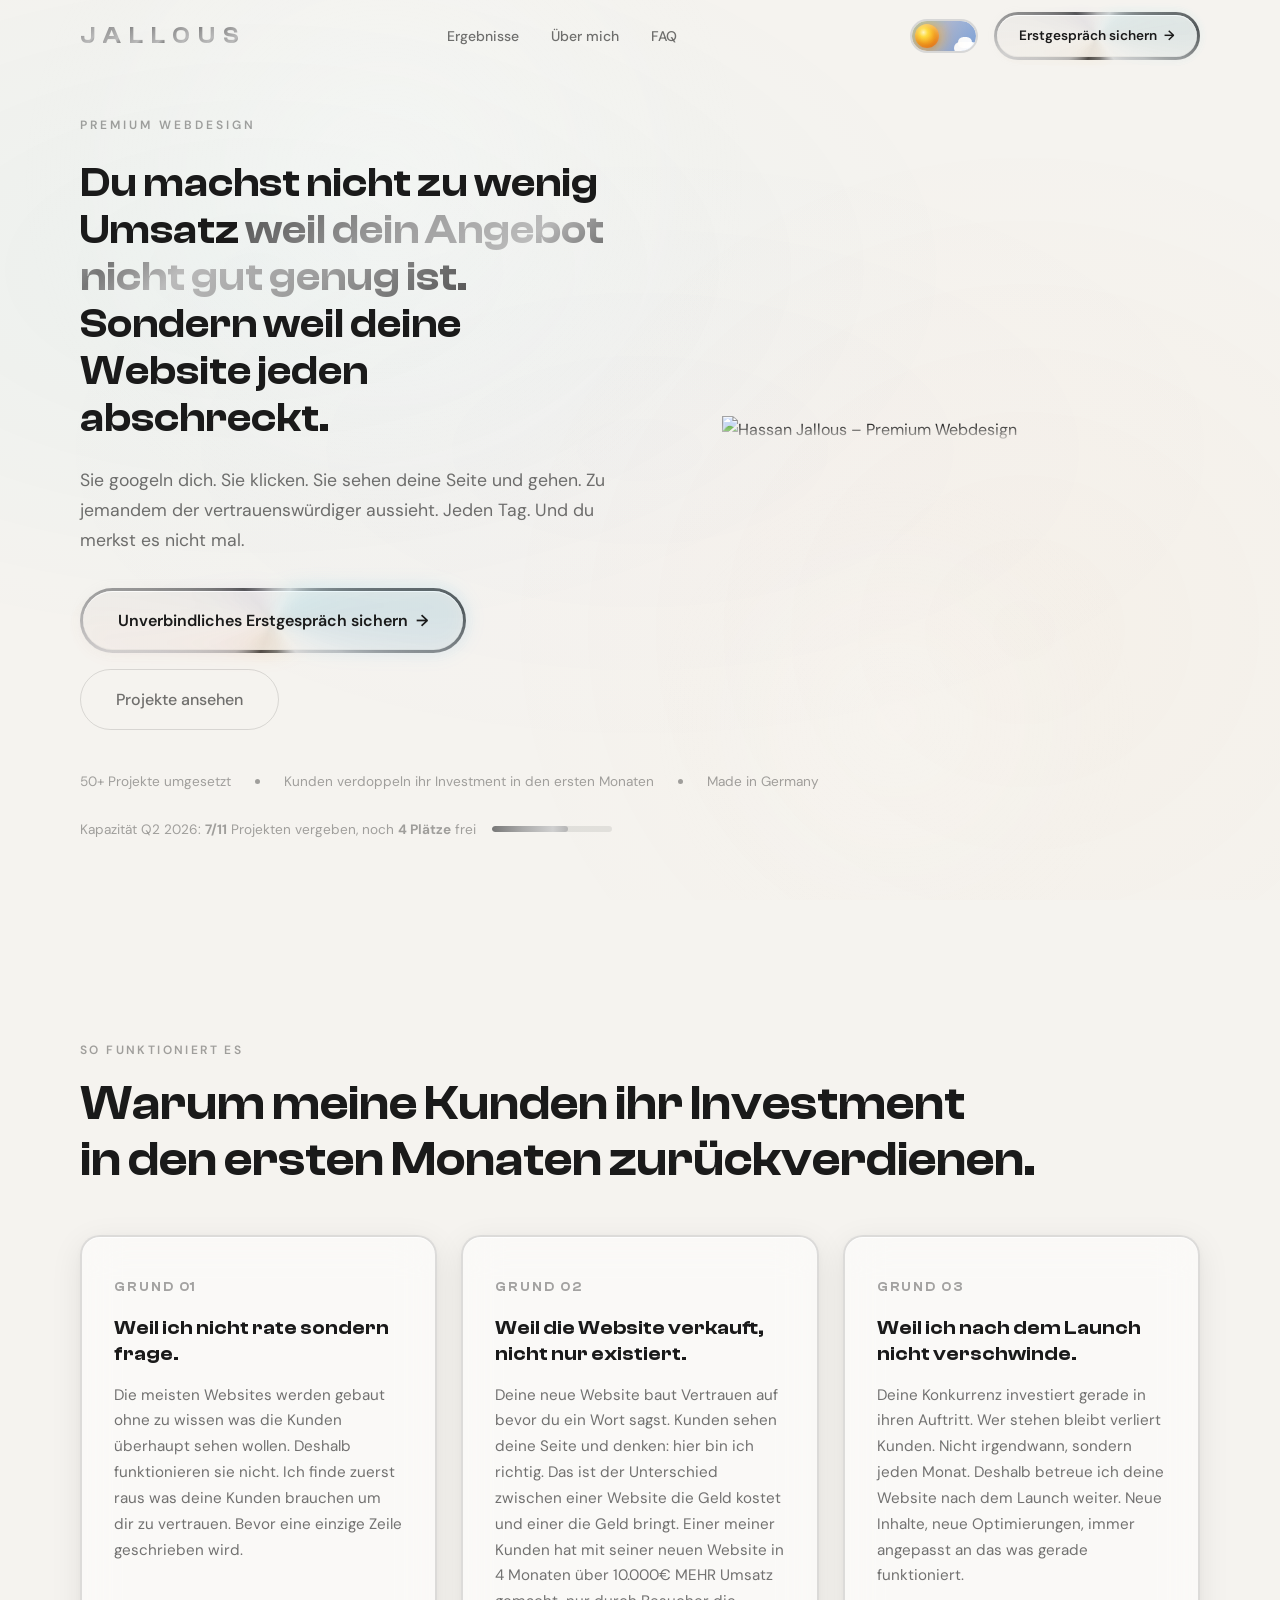
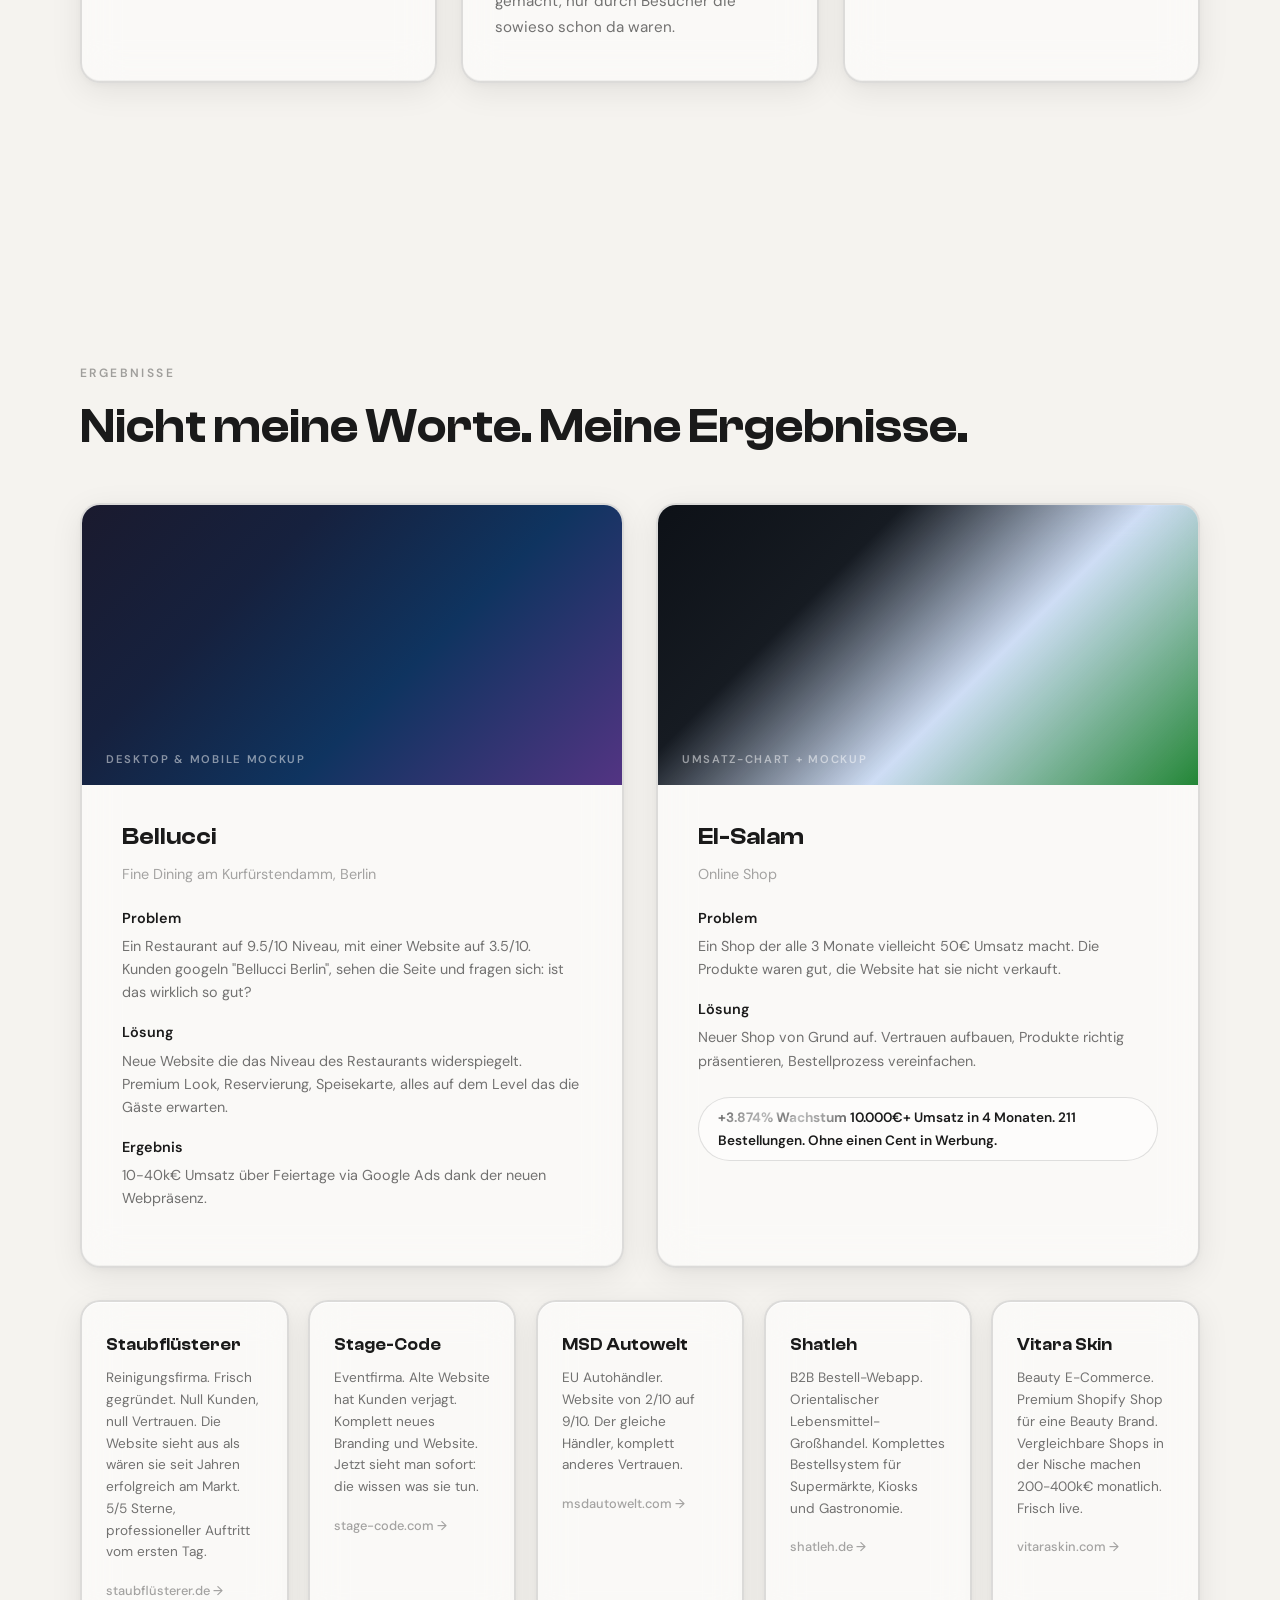
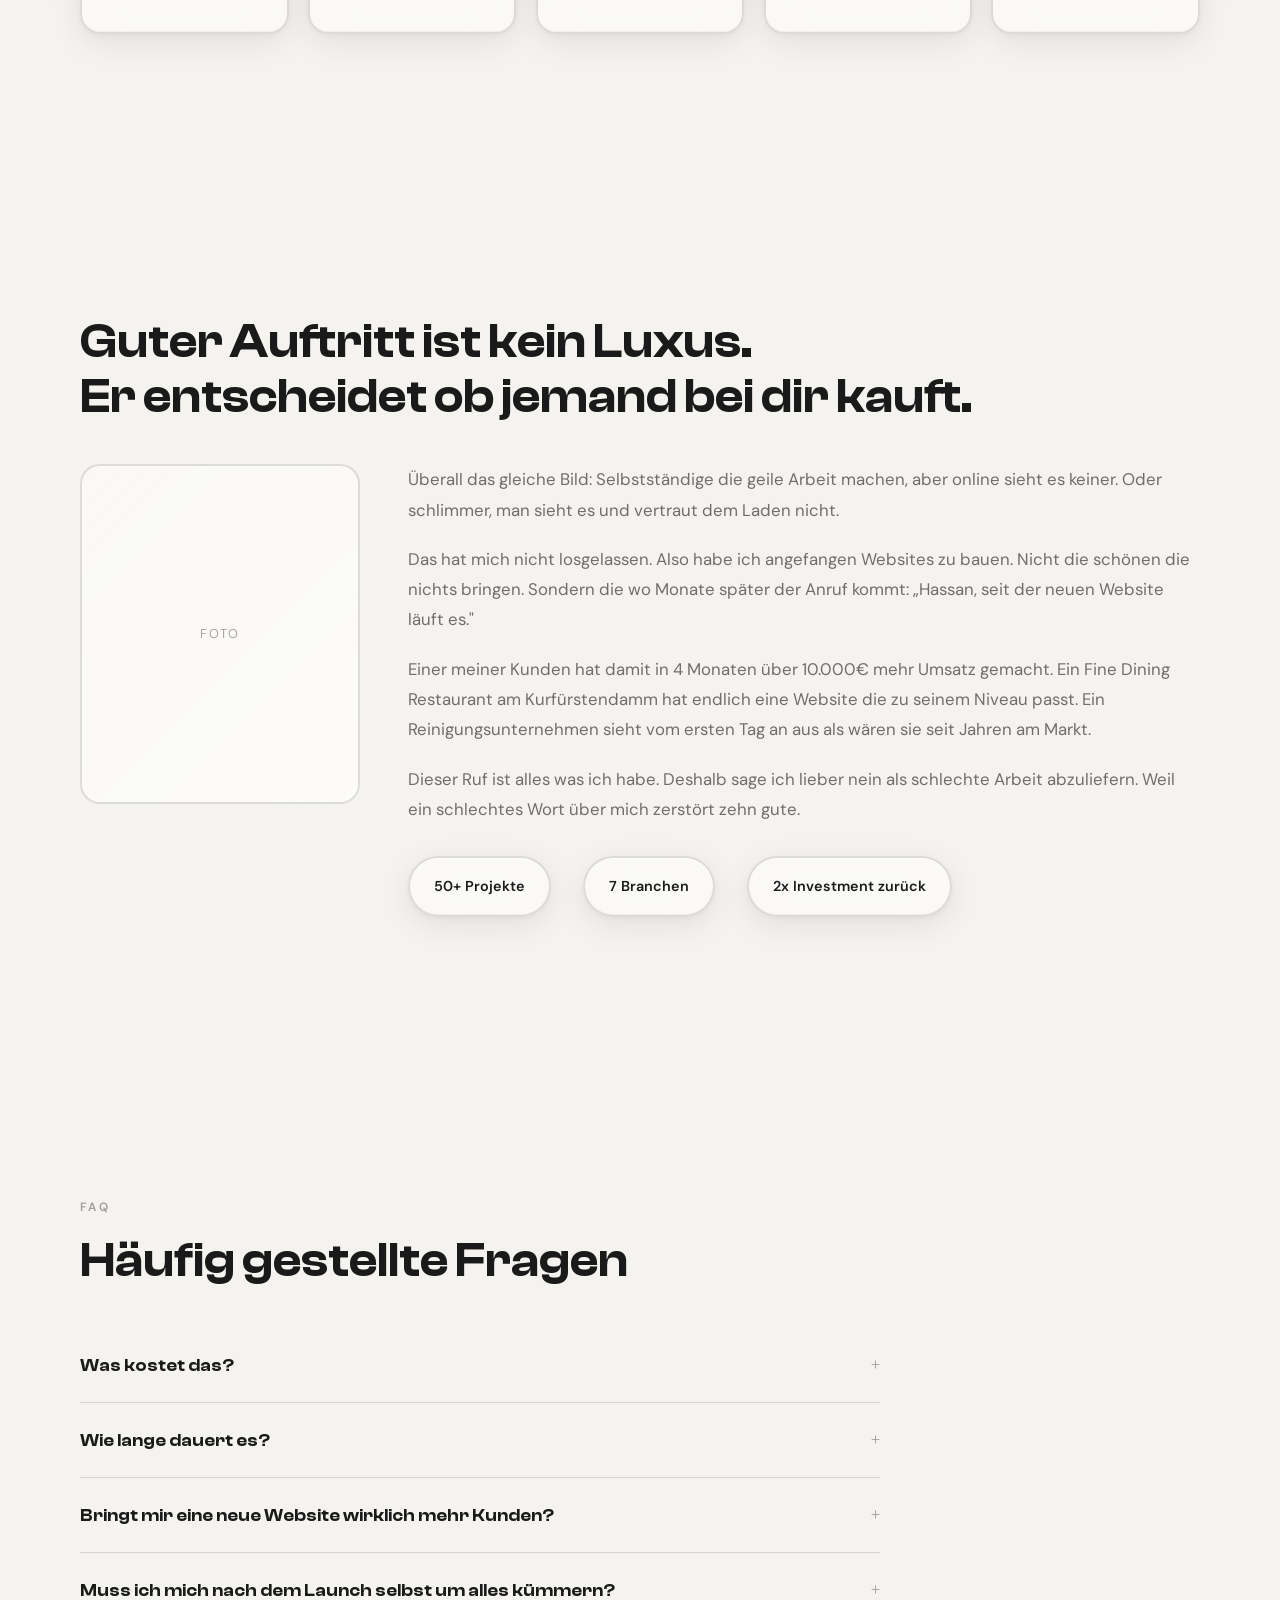
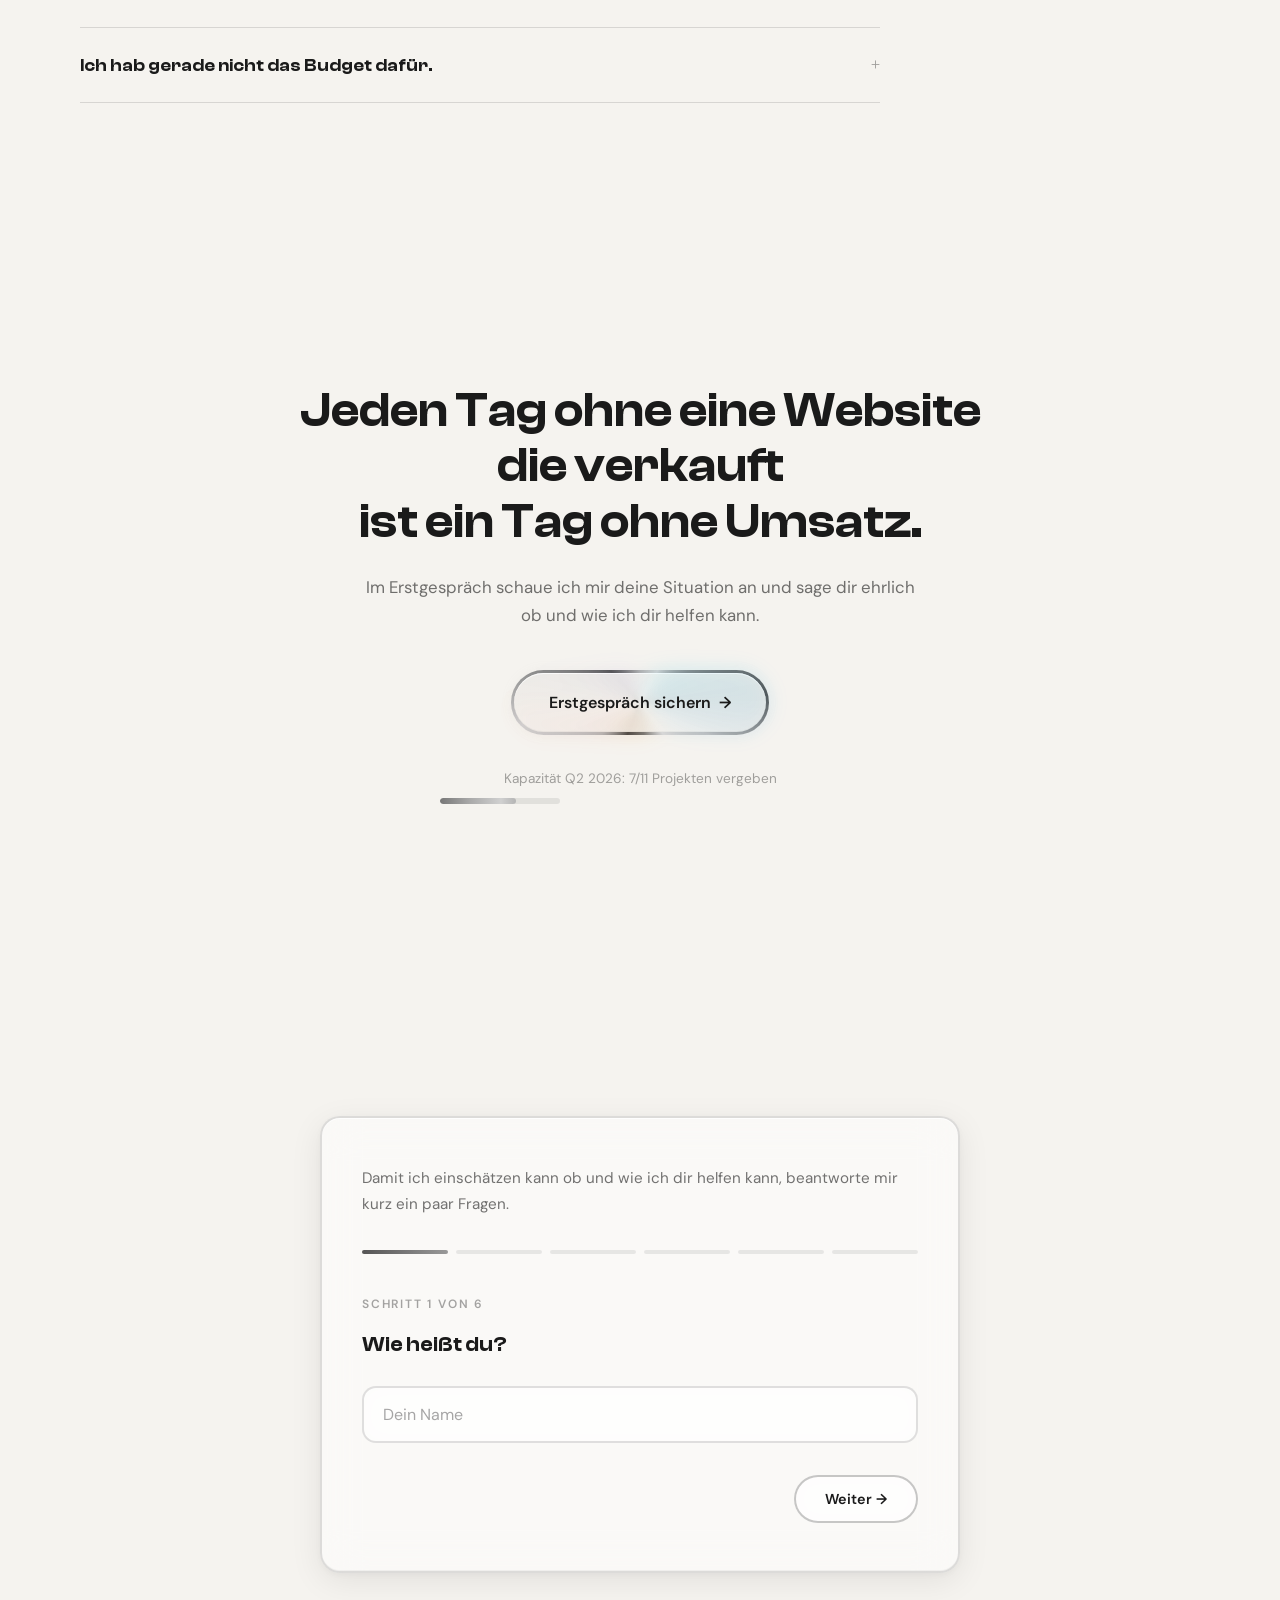
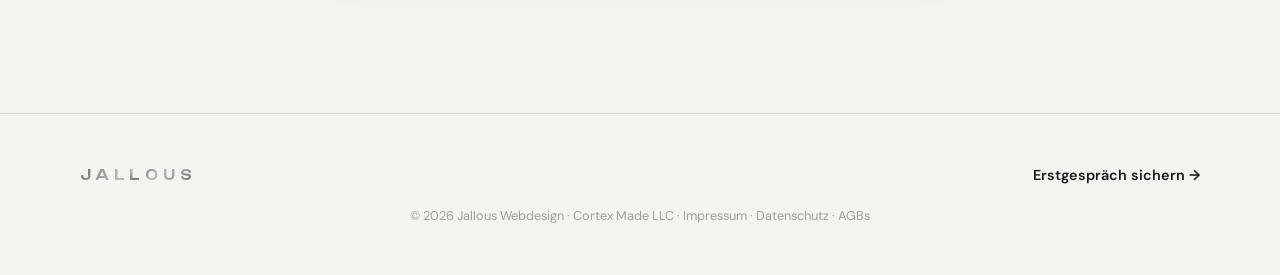
==== index.html @ 473ca6b6 "Initial commit: JALLOUS Webdesign landing page Co-Authored-By: Claude Opus 4.6 (1M context) <noreply" ====
<!DOCTYPE html>
<html lang="de" data-theme="light">
<head>
<meta charset="UTF-8">
<meta name="viewport" content="width=device-width, initial-scale=1.0">
<title>Jallous Webdesign | Premium Webdesign das verkauft</title>
<meta name="description" content="Premium Webdesign das Vertrauen aufbaut und verkauft. Keine Templates. Jede Website individuell gebaut damit Kunden dich auswählen und nicht deine Konkurrenz.">
<meta name="keywords" content="Webdesign, Premium Webdesign, Website erstellen lassen, Webdesigner Deutschland, Conversion Optimierung, Online Shop erstellen">
<meta name="author" content="Hassan Jallous, Jallous Webdesign">
<meta name="robots" content="index, follow">
<meta property="og:title" content="Jallous Webdesign | Premium Webdesign das verkauft">
<meta property="og:description" content="Premium Webdesign das Vertrauen aufbaut und verkauft. Kunden verdoppeln ihr Investment in den ersten Monaten.">
<meta property="og:type" content="website">
<meta property="og:url" content="https://jallous-webdesign.de">
<meta property="og:locale" content="de_DE">
<link rel="icon" type="image/png" sizes="64x64" href="logos/favicon-64.png">
<link rel="icon" type="image/png" sizes="32x32" href="logos/favicon-32.png">
<link rel="preconnect" href="https://fonts.googleapis.com">
<link rel="preconnect" href="https://fonts.gstatic.com" crossorigin>
<link href="https://fonts.googleapis.com/css2?family=DM+Sans:ital,opsz,wght@0,9..40,300;0,9..40,400;0,9..40,500;0,9..40,600;0,9..40,700;1,9..40,400&display=swap" rel="stylesheet">
<script type="application/ld+json">
{
  "@context": "https://schema.org",
  "@type": "ProfessionalService",
  "name": "Jallous Webdesign",
  "description": "Premium Webdesign das Vertrauen aufbaut und verkauft.",
  "url": "https://jallous-webdesign.de",
  "founder": { "@type": "Person", "name": "Hassan Jallous" },
  "areaServed": "DE",
  "serviceType": "Web Design",
  "priceRange": "$$"
}
</script>

<style>
/* ═══════════════════════════════════════════════
   CLASH DISPLAY FONT
   ═══════════════════════════════════════════════ */
@font-face {
  font-family: 'ClashDisplay';
  src: url('ClashDisplay_Complete/Fonts/WEB/fonts/ClashDisplay-Variable.woff2') format('woff2');
  font-weight: 200 700;
  font-display: swap;
  font-style: normal;
}

/* ═══════════════════════════════════════════════
   LIQUID CHROME @PROPERTY (for animated conic-gradient)
   ═══════════════════════════════════════════════ */
@property --chrome-angle {
  syntax: '<angle>';
  initial-value: 0deg;
  inherits: false;
}

@keyframes chrome-border-rotate {
  0% { --chrome-angle: 0deg; }
  100% { --chrome-angle: 360deg; }
}

/* ═══════════════════════════════════════════════
   CSS CUSTOM PROPERTIES — LIGHT MODE (DEFAULT)
   ═══════════════════════════════════════════════ */
:root {
  --font-display: 'ClashDisplay', sans-serif;
  --font-body: 'DM Sans', sans-serif;

  --container-max: 1200px;
  --container-padding: clamp(20px, 5vw, 40px);
  --section-padding: clamp(80px, 12vw, 140px);
  --card-radius: 20px;
  --nav-height: 72px;

  --ease-out-expo: cubic-bezier(0.16, 1, 0.3, 1);

  /* Light mode colors */
  --bg-primary: #f5f3ef;
  --bg-secondary: #eceae5;
  --glass-bg: rgba(255,255,255,0.5);
  --glass-bg-hover: rgba(255,255,255,0.7);
  --glass-border: rgba(0,0,0,0.12);
  --glass-border-strong: rgba(0,0,0,0.22);
  --glass-shadow: rgba(0,0,0,0.06);
  --text-primary: #1a1a1a;
  --text-secondary: rgba(0,0,0,0.55);
  --text-muted: rgba(0,0,0,0.35);
  --chrome-gradient: linear-gradient(135deg, #444 0%, #888 20%, #bbb 40%, #666 50%, #bbb 60%, #888 80%, #444 100%);
  --chrome-text-gradient: linear-gradient(135deg, #555 0%, #999 20%, #bbb 40%, #777 50%, #bbb 60%, #999 80%, #555 100%);
  --blur-amount: 20px;
  --card-shadow: 0 8px 32px rgba(0,0,0,0.08), 0 2px 8px rgba(0,0,0,0.04);
  --card-shadow-hover: 0 16px 48px rgba(0,0,0,0.12), 0 4px 12px rgba(0,0,0,0.06);
  --inset-glow: inset 0 1px 0 rgba(255,255,255,0.8), inset 0 -1px 0 rgba(0,0,0,0.04);
  --theme-icon: "☀️";
  --progress-bg: rgba(0,0,0,0.08);
  --progress-fill: linear-gradient(90deg, #555, #999);
  --faq-hover: rgba(0,0,0,0.02);
}

/* ═══════════════════════════════════════════════
   DARK MODE
   ═══════════════════════════════════════════════ */
[data-theme="dark"] {
  --bg-primary: #0a0a0a;
  --bg-secondary: #111;
  --glass-bg: rgba(255,255,255,0.05);
  --glass-bg-hover: rgba(255,255,255,0.09);
  --glass-border: rgba(255,255,255,0.1);
  --glass-border-strong: rgba(255,255,255,0.18);
  --glass-shadow: rgba(0,0,0,0.3);
  --text-primary: #e8e8e8;
  --text-secondary: rgba(255,255,255,0.5);
  --text-muted: rgba(255,255,255,0.45);
  --chrome-gradient: linear-gradient(135deg, #2a2a2a 0%, #555 15%, #888 25%, #ccc 35%, #fff 50%, #ccc 65%, #888 75%, #555 85%, #2a2a2a 100%);
  --chrome-text-gradient: linear-gradient(135deg, #666 0%, #ccc 20%, #fff 40%, #999 50%, #fff 60%, #ccc 80%, #666 100%);
  --blur-amount: 24px;
  --card-shadow: 0 8px 32px rgba(0,0,0,0.4), 0 2px 8px rgba(0,0,0,0.2);
  --card-shadow-hover: 0 16px 48px rgba(0,0,0,0.5), 0 4px 12px rgba(0,0,0,0.3);
  --inset-glow: inset 0 1px 0 rgba(255,255,255,0.08), inset 0 -1px 0 rgba(0,0,0,0.2);
  --progress-bg: rgba(255,255,255,0.08);
  --progress-fill: linear-gradient(90deg, #888, #ddd);
  --faq-hover: rgba(255,255,255,0.02);
}

@media (prefers-color-scheme: dark) {
  html:not([data-theme="light"]) {
    --bg-primary: #0a0a0a;
    --bg-secondary: #111;
    --glass-bg: rgba(255,255,255,0.05);
    --glass-bg-hover: rgba(255,255,255,0.09);
    --glass-border: rgba(255,255,255,0.1);
    --glass-border-strong: rgba(255,255,255,0.18);
    --glass-shadow: rgba(0,0,0,0.3);
    --text-primary: #e8e8e8;
    --text-secondary: rgba(255,255,255,0.5);
    --text-muted: rgba(255,255,255,0.45);
      --chrome-gradient: linear-gradient(135deg, #2a2a2a 0%, #555 15%, #888 25%, #ccc 35%, #fff 50%, #ccc 65%, #888 75%, #555 85%, #2a2a2a 100%);
    --chrome-text-gradient: linear-gradient(135deg, #666 0%, #ccc 20%, #fff 40%, #999 50%, #fff 60%, #ccc 80%, #666 100%);
    --blur-amount: 24px;
    --card-shadow: 0 8px 32px rgba(0,0,0,0.4), 0 2px 8px rgba(0,0,0,0.2);
    --card-shadow-hover: 0 16px 48px rgba(0,0,0,0.5), 0 4px 12px rgba(0,0,0,0.3);
    --inset-glow: inset 0 1px 0 rgba(255,255,255,0.08), inset 0 -1px 0 rgba(0,0,0,0.2);
    --progress-bg: rgba(255,255,255,0.08);
    --progress-fill: linear-gradient(90deg, #888, #ddd);
    --faq-hover: rgba(255,255,255,0.02);
  }
}

/* ═══════════════════════════════════════════════
   RESET & BASE
   ═══════════════════════════════════════════════ */
*, *::before, *::after { box-sizing: border-box; margin: 0; padding: 0; }

html {
  scroll-behavior: smooth;
  -webkit-text-size-adjust: 100%;
}

@media (prefers-reduced-motion: reduce) {
  html { scroll-behavior: auto; }
  *, *::before, *::after {
    animation-duration: 0.01ms !important;
    animation-iteration-count: 1 !important;
    transition-duration: 0.01ms !important;
  }
}

body {
  font-family: var(--font-body);
  font-weight: 400;
  font-size: 1rem;
  line-height: 1.7;
  color: var(--text-primary);
  background: var(--bg-primary);
  overflow-x: hidden;
  -webkit-font-smoothing: antialiased;
  -moz-osx-font-smoothing: grayscale;
}

/* ═══════════════════════════════════════════════
   BACKGROUND TEXTURE — Soft 3D Organic Waves
   ═══════════════════════════════════════════════ */
body::before {
  content: '';
  position: fixed;
  inset: 0;
  z-index: -2;
  background:
    radial-gradient(ellipse 80% 60% at 20% 30%, rgba(0,180,220,0.04) 0%, transparent 70%),
    radial-gradient(ellipse 60% 80% at 80% 70%, rgba(255,160,50,0.03) 0%, transparent 70%),
    radial-gradient(ellipse 70% 50% at 50% 50%, rgba(180,140,255,0.02) 0%, transparent 70%);
  pointer-events: none;
}

body::after {
  content: '';
  position: fixed;
  inset: 0;
  z-index: -1;
  background:
    radial-gradient(circle 600px at 30% 20%, rgba(255,255,255,0.3) 0%, transparent 60%),
    radial-gradient(circle 400px at 70% 80%, rgba(255,255,255,0.2) 0%, transparent 60%);
  pointer-events: none;
}

[data-theme="dark"] body::before {
  background:
    radial-gradient(ellipse 80% 60% at 20% 30%, rgba(0,212,255,0.06) 0%, transparent 70%),
    radial-gradient(ellipse 60% 80% at 80% 70%, rgba(255,140,0,0.04) 0%, transparent 70%),
    radial-gradient(ellipse 70% 50% at 50% 50%, rgba(0,255,170,0.02) 0%, transparent 70%);
}

[data-theme="dark"] body::after {
  background:
    radial-gradient(circle 500px at 30% 20%, rgba(255,255,255,0.01) 0%, transparent 60%),
    radial-gradient(circle 300px at 70% 80%, rgba(255,255,255,0.008) 0%, transparent 60%);
}

/* ═══════════════════════════════════════════════
   UTILITY CLASSES
   ═══════════════════════════════════════════════ */
.container {
  max-width: var(--container-max);
  margin: 0 auto;
  padding: 0 var(--container-padding);
  width: 100%;
}

.section-label {
  font-family: var(--font-body);
  font-size: 0.75rem;
  font-weight: 600;
  letter-spacing: 0.2em;
  text-transform: uppercase;
  color: var(--text-muted);
  margin-bottom: 1rem;
}

.section-headline {
  font-family: var(--font-display);
  font-weight: 600;
  font-size: clamp(1.8rem, 4vw, 3rem);
  line-height: 1.15;
  color: var(--text-primary);
  margin-bottom: 1.5rem;
}

/* ═══════════════════════════════════════════════
   GLASS ELEMENTS
   ═══════════════════════════════════════════════ */
.glass {
  background: var(--glass-bg);
  backdrop-filter: blur(var(--blur-amount));
  -webkit-backdrop-filter: blur(var(--blur-amount));
  border: 2px solid var(--glass-border);
  border-radius: var(--card-radius);
  box-shadow: var(--card-shadow), var(--inset-glow);
  position: relative;
  overflow: hidden;
}

.glass:hover {
  background: var(--glass-bg-hover);
  border-color: var(--glass-border-strong);
  box-shadow: var(--card-shadow-hover), var(--inset-glow);
}


/* Chrome text gradient */
.chrome-text {
  background: var(--chrome-text-gradient);
  -webkit-background-clip: text;
  -webkit-text-fill-color: transparent;
  background-clip: text;
}

/* ═══════════════════════════════════════════════
   SCROLL ANIMATIONS
   ═══════════════════════════════════════════════ */
.reveal {
  opacity: 0;
  transform: translateY(30px);
  transition: opacity 0.7s var(--ease-out-expo), transform 0.7s var(--ease-out-expo);
}

.reveal.visible {
  opacity: 1;
  transform: translateY(0);
}

.reveal-delay-1 { transition-delay: 0.1s; }
.reveal-delay-2 { transition-delay: 0.2s; }
.reveal-delay-3 { transition-delay: 0.3s; }
.reveal-delay-4 { transition-delay: 0.4s; }
.reveal-delay-5 { transition-delay: 0.5s; }

/* ═══════════════════════════════════════════════
   NAVIGATION
   ═══════════════════════════════════════════════ */
.nav {
  position: fixed;
  top: 0;
  left: 0;
  right: 0;
  z-index: 1000;
  height: var(--nav-height);
  display: flex;
  align-items: center;
  transition: background 0.3s, border-color 0.3s, backdrop-filter 0.3s;
}

.nav.scrolled {
  background: var(--glass-bg);
  backdrop-filter: blur(var(--blur-amount));
  -webkit-backdrop-filter: blur(var(--blur-amount));
  border-bottom: 1px solid var(--glass-border);
  box-shadow: 0 2px 20px var(--glass-shadow);
}

.nav-inner {
  max-width: var(--container-max);
  margin: 0 auto;
  padding: 0 var(--container-padding);
  width: 100%;
  display: flex;
  align-items: center;
  justify-content: space-between;
}

.nav-logo {
  font-family: var(--font-display);
  font-weight: 600;
  font-size: 1.4rem;
  letter-spacing: 0.35em;
  text-decoration: none;
  flex-shrink: 0;
  transition: transform 0.4s ease, filter 0.4s ease;
}

.nav-logo:hover {
  transform: scale(1.05);
}

.logo-letter {
  display: inline-block;
  background: var(--chrome-text-gradient);
  -webkit-background-clip: text;
  -webkit-text-fill-color: transparent;
  background-clip: text;
  background-size: 200% 100%;
  animation: letter-reveal 0.6s ease forwards, logo-shimmer 6s ease-in-out infinite;
  opacity: 0;
  transition: filter 0.4s ease;
}

.nav-logo:hover .logo-letter {
  filter: contrast(1.5) brightness(0.7);
}

.logo-letter:nth-child(1) { animation-delay: 0.1s, 0s; }
.logo-letter:nth-child(2) { animation-delay: 0.15s, 0s; }
.logo-letter:nth-child(3) { animation-delay: 0.2s, 0s; }
.logo-letter:nth-child(4) { animation-delay: 0.25s, 0s; }
.logo-letter:nth-child(5) { animation-delay: 0.3s, 0s; }
.logo-letter:nth-child(6) { animation-delay: 0.35s, 0s; }
.logo-letter:nth-child(7) { animation-delay: 0.4s, 0s; }

@keyframes letter-reveal {
  to {
    opacity: 1;
  }
}

@keyframes logo-shimmer {
  0%, 100% {
    background-position: 0% 50%;
  }
  50% {
    background-position: 100% 50%;
  }
}

.nav-links {
  display: flex;
  align-items: center;
  gap: 2rem;
  list-style: none;
}

.nav-links a {
  font-size: 0.875rem;
  font-weight: 500;
  color: var(--text-secondary);
  text-decoration: none;
  transition: color 0.3s;
  white-space: nowrap;
}

.nav-links a:hover {
  color: var(--text-primary);
}

.nav-right {
  display: flex;
  align-items: center;
  gap: 1rem;
  flex-shrink: 0;
}

/* ── Day/Night Scene Toggle ── */
.theme-toggle {
  position: relative;
  width: 68px;
  height: 34px;
  border-radius: 999px;
  border: 2px solid rgba(0,0,0,0.1);
  cursor: pointer;
  overflow: hidden;
  padding: 0;
  flex-shrink: 0;
  transition: border-color 0.5s;
}

/* Track background — day sky */
.theme-toggle .toggle-track {
  position: absolute;
  inset: 0;
  border-radius: 999px;
  background: linear-gradient(135deg, #87CEEB 0%, #a8b8d8 40%, #7b9fd4 100%);
  transition: background 0.5s ease;
}

[data-theme="dark"] .theme-toggle .toggle-track {
  background: linear-gradient(135deg, #1a1a2e 0%, #16213e 50%, #0f0f23 100%);
}

[data-theme="dark"] .theme-toggle {
  border-color: rgba(255,255,255,0.1);
}

/* Clouds (day) — peeking from bottom-right */
.theme-toggle .toggle-clouds {
  position: absolute;
  right: -2px;
  bottom: -3px;
  width: 30px;
  height: 18px;
  opacity: 1;
  transition: opacity 0.4s, transform 0.4s;
}

.theme-toggle .toggle-clouds::before,
.theme-toggle .toggle-clouds::after {
  content: '';
  position: absolute;
  background: rgba(255,255,255,0.95);
  border-radius: 999px;
}

/* Main cloud body */
.theme-toggle .toggle-clouds::before {
  width: 24px;
  height: 12px;
  bottom: 0;
  right: 0;
}

/* Cloud bump on top */
.theme-toggle .toggle-clouds::after {
  width: 14px;
  height: 11px;
  bottom: 6px;
  right: 6px;
}

[data-theme="dark"] .theme-toggle .toggle-clouds {
  opacity: 0;
  transform: translateY(6px);
}

/* Stars (night) */
.theme-toggle .toggle-stars {
  position: absolute;
  left: 8px;
  top: 50%;
  transform: translateY(-50%);
  width: 20px;
  height: 20px;
  opacity: 0;
  transition: opacity 0.4s 0.1s;
}

.theme-toggle .toggle-stars::before,
.theme-toggle .toggle-stars::after {
  content: '✦';
  position: absolute;
  color: rgba(255,255,255,0.85);
  font-size: 6px;
  line-height: 1;
  text-shadow: 0 0 4px rgba(255,255,255,0.6);
}

.theme-toggle .toggle-stars::before {
  top: 2px;
  left: 2px;
  font-size: 7px;
  text-shadow: 0 0 6px rgba(255,255,255,0.7);
}

.theme-toggle .toggle-stars::after {
  bottom: 2px;
  left: 10px;
  font-size: 5px;
}

/* Extra stars */
.theme-toggle .toggle-star-extra {
  position: absolute;
  width: 3px;
  height: 3px;
  background: rgba(255,255,255,0.7);
  border-radius: 50%;
  opacity: 0;
  transition: opacity 0.4s 0.2s;
  box-shadow: 0 0 4px 1px rgba(255,255,255,0.15);
  left: 16px;
  top: 6px;
}

[data-theme="dark"] .theme-toggle .toggle-stars,
[data-theme="dark"] .theme-toggle .toggle-star-extra {
  opacity: 1;
}

/* Knob — sun/moon */
.theme-toggle .toggle-knob {
  position: absolute;
  top: 3px;
  left: 3px;
  width: 24px;
  height: 24px;
  border-radius: 50%;
  background: radial-gradient(circle at 35% 35%,
    #fff5c0 0%,
    #ffdc40 20%,
    #f5a623 50%,
    #e87a1e 80%,
    #d4621a 100%
  );
  box-shadow:
    0 0 12px 4px rgba(255,180,40,0.5),
    0 0 24px 8px rgba(255,140,0,0.2),
    0 2px 4px rgba(0,0,0,0.15),
    inset 0 -3px 6px rgba(200,80,0,0.3),
    inset 0 2px 4px rgba(255,240,180,0.6);
  transition: transform 0.5s cubic-bezier(0.68,-0.15,0.27,1.15),
              background 0.4s,
              box-shadow 0.4s;
  z-index: 2;
}

/* Moon state */
[data-theme="dark"] .theme-toggle .toggle-knob {
  transform: translateX(34px);
  background: linear-gradient(145deg, #e0e0e0 0%, #c0c0c0 50%, #a0a0a0 100%);
  box-shadow:
    0 0 10px 3px rgba(220,220,240,0.25),
    0 0 20px 6px rgba(200,200,230,0.12),
    0 2px 4px rgba(0,0,0,0.3),
    inset 0 -2px 4px rgba(100,100,100,0.3);
}

/* Moon craters */
.theme-toggle .toggle-crater {
  position: absolute;
  border-radius: 50%;
  background: rgba(0,0,0,0.08);
  opacity: 0;
  transition: opacity 0.4s 0.15s;
}

.theme-toggle .toggle-crater:nth-child(1) {
  width: 6px; height: 6px; top: 6px; right: 5px;
}

.theme-toggle .toggle-crater:nth-child(2) {
  width: 4px; height: 4px; bottom: 5px; left: 7px;
}

.theme-toggle .toggle-crater:nth-child(3) {
  width: 3px; height: 3px; top: 12px; left: 5px;
}

[data-theme="dark"] .theme-toggle .toggle-crater {
  opacity: 1;
  background: rgba(0,0,0,0.12);
}

/* ── Nav CTA — same liquid chrome, smaller ── */
.nav-cta {
  display: inline-flex;
  align-items: center;
  gap: 0.4rem;
  padding: 0.6rem 1.4rem;
  font-family: var(--font-body);
  font-size: 0.85rem;
  font-weight: 600;
  color: var(--text-primary);
  text-decoration: none;
  border-radius: 999px;
  position: relative;
  backdrop-filter: blur(12px);
  -webkit-backdrop-filter: blur(12px);
  white-space: nowrap;
  z-index: 1;
  transition: transform 0.3s var(--ease-out-expo), box-shadow 0.3s;

  border: 3px solid transparent;
  background:
    linear-gradient(
      rgba(245,243,239,0.92),
      rgba(245,243,239,0.92)
    ) padding-box,
    conic-gradient(
      from var(--chrome-angle),
      #b0b0b0 0%, #d0d0d0 8%, #8a8a8a 16%, #555 24%,
      #c0c0c0 32%, #d8d8d8 40%, #777 48%, #4a4a4a 56%,
      #b5b5b5 64%, #d0d0d0 72%, #888 80%, #555 88%, #b0b0b0 100%
    ) border-box;
  animation: chrome-border-rotate 3s linear infinite;
  box-shadow: var(--inset-glow), 0 0 8px rgba(180,180,180, 0.06);
}

/* Prismatic glow */
.nav-cta::before {
  content: '';
  position: absolute;
  inset: -4px;
  border-radius: 999px;
  background: conic-gradient(
    from var(--chrome-angle),
    transparent 0deg, rgba(0,200,255,0.15) 50deg, transparent 140deg,
    rgba(255,140,0,0.12) 190deg, transparent 280deg,
    rgba(130,100,255,0.1) 330deg, transparent 360deg
  );
  animation: chrome-border-rotate 3s linear infinite;
  filter: blur(6px);
  opacity: 0.45;
  pointer-events: none;
  z-index: -1;
}

.nav-cta:hover {
  transform: translateY(-1px);
  box-shadow: var(--inset-glow), 0 0 16px rgba(200,200,200, 0.1);
}

.nav-cta:hover::before { opacity: 0.7; }

[data-theme="dark"] .nav-cta {
  background:
    linear-gradient(
      rgba(14,14,14,0.95),
      rgba(14,14,14,0.95)
    ) padding-box,
    conic-gradient(
      from var(--chrome-angle),
      #222 0%, #fafafa 8%, #888 16%, #444 24%,
      #ddd 32%, #fff 40%, #777 48%, #333 56%,
      #ccc 64%, #fff 72%, #888 80%, #444 88%, #222 100%
    ) border-box;
}

[data-theme="dark"] .nav-cta::before { opacity: 0.6; }

/* Mobile hamburger */
.nav-hamburger {
  display: none;
  background: none;
  border: none;
  cursor: pointer;
  padding: 0.5rem;
  flex-direction: column;
  gap: 5px;
}

.nav-hamburger span {
  display: block;
  width: 22px;
  height: 2px;
  background: var(--text-primary);
  border-radius: 2px;
  transition: transform 0.3s, opacity 0.3s;
}

.nav-hamburger.active span:nth-child(1) {
  transform: translateY(7px) rotate(45deg);
}

.nav-hamburger.active span:nth-child(2) {
  opacity: 0;
}

.nav-hamburger.active span:nth-child(3) {
  transform: translateY(-7px) rotate(-45deg);
}

@media (max-width: 768px) {
  .nav-links {
    position: fixed;
    top: var(--nav-height);
    left: 0;
    right: 0;
    bottom: 0;
    background: var(--bg-primary);
    border-top: 1px solid var(--glass-border);
    flex-direction: column;
    padding: 2rem 1.5rem;
    gap: 0.5rem;
    align-items: center;
    justify-content: center;
    opacity: 0;
    pointer-events: none;
    transition: opacity 0.3s ease;
    z-index: 999;
  }

  .nav-links.open {
    opacity: 1;
    pointer-events: auto;
  }

  .nav-links a {
    font-family: var(--font-display);
    font-size: clamp(2rem, 8vw, 3rem);
    font-weight: 500;
    padding: 0.6rem 0;
    color: var(--text-primary);
  }

  .nav-hamburger {
    display: flex;
  }

  .nav-cta-desktop {
    display: none;
  }

  .theme-toggle {
    width: 56px;
    height: 28px;
  }

  .theme-toggle .toggle-knob {
    width: 20px;
    height: 20px;
    top: 2px;
    left: 2px;
  }

  [data-theme="dark"] .theme-toggle .toggle-knob {
    transform: translateX(28px);
  }

  .theme-toggle .toggle-clouds {
    right: -2px;
    bottom: -2px;
    width: 24px;
    height: 14px;
  }

  .theme-toggle .toggle-clouds::before {
    width: 20px;
    height: 10px;
  }

  .theme-toggle .toggle-clouds::after {
    width: 11px;
    height: 9px;
    bottom: 5px;
    right: 5px;
  }

  .nav-links .nav-cta-mobile {
    display: inline-flex;
    align-items: center;
    gap: 0.4rem;
    padding: 1rem 2.5rem;
    margin-top: 1.5rem;
    font-family: var(--font-body);
    font-size: 1.1rem;
    font-weight: 600;
    color: var(--text-primary);
    text-decoration: none;
    border-radius: 999px;
    border: 3px solid transparent;
    background:
      linear-gradient(rgba(245,243,239,0.92), rgba(245,243,239,0.92)) padding-box,
      conic-gradient(
        from var(--chrome-angle),
        #b0b0b0 0%, #d0d0d0 8%, #8a8a8a 16%, #555 24%,
        #c0c0c0 32%, #d8d8d8 40%, #777 48%, #4a4a4a 56%,
        #b5b5b5 64%, #d0d0d0 72%, #888 80%, #555 88%, #b0b0b0 100%
      ) border-box;
    animation: chrome-border-rotate 3s linear infinite;
    position: relative;
    z-index: 1;
  }

  [data-theme="dark"] .nav-links .nav-cta-mobile {
    background:
      linear-gradient(rgba(14,14,14,0.95), rgba(14,14,14,0.95)) padding-box,
      conic-gradient(
        from var(--chrome-angle),
        #222 0%, #fafafa 8%, #888 16%, #444 24%,
        #ddd 32%, #fff 40%, #777 48%, #333 56%,
        #ccc 64%, #fff 72%, #888 80%, #444 88%, #222 100%
      ) border-box;
  }
}

@media (min-width: 769px) {
  .nav-cta-mobile {
    display: none !important;
  }
}

/* ═══════════════════════════════════════════════
   BUTTONS
   ═══════════════════════════════════════════════ */
/* ── Liquid Chrome Button ──────────────────────
   Uses padding-box/border-box trick for clean gradient border.
   ::before = blurred prismatic glow behind the border.
   ──────────────────────────────────────────────── */
.btn-primary {
  position: relative;
  display: inline-flex;
  align-items: center;
  gap: 0.5rem;
  padding: 1rem 2.2rem;
  font-family: var(--font-body);
  font-size: 1rem;
  font-weight: 600;
  color: var(--text-primary);
  text-decoration: none;
  border-radius: 999px;
  cursor: pointer;
  z-index: 1;
  transition: transform 0.3s var(--ease-out-expo), box-shadow 0.3s;

  /* Transparent border reveals the conic-gradient underneath */
  border: 3.5px solid transparent;

  /* Near-opaque inner fill hides gradient in center, border stays chrome */
  background:
    linear-gradient(
      rgba(245,243,239,0.92),
      rgba(245,243,239,0.92)
    ) padding-box,
    conic-gradient(
      from var(--chrome-angle),
      #b0b0b0 0%,
      #d0d0d0 8%,
      #8a8a8a 16%,
      #555    24%,
      #c0c0c0 32%,
      #d8d8d8 40%,
      #777    48%,
      #4a4a4a 56%,
      #b5b5b5 64%,
      #d0d0d0 72%,
      #888    80%,
      #555    88%,
      #b0b0b0 100%
    ) border-box;

  animation: chrome-border-rotate 3s linear infinite;

  box-shadow:
    var(--inset-glow),
    0 0 12px rgba(180,180,180, 0.08),
    0 0 4px rgba(255,255,255, 0.05);
  backdrop-filter: blur(16px);
  -webkit-backdrop-filter: blur(16px);
}

/* ── Prismatic glow aura ── */
.btn-primary::before {
  content: '';
  position: absolute;
  inset: -6px;
  border-radius: 999px;
  background: conic-gradient(
    from var(--chrome-angle),
    transparent 0deg,
    rgba(0,200,255,0.2) 50deg,
    rgba(0,160,255,0.12) 100deg,
    transparent 140deg,
    rgba(255,140,0,0.18) 190deg,
    rgba(255,80,40,0.1) 240deg,
    transparent 280deg,
    rgba(130,100,255,0.12) 330deg,
    transparent 360deg
  );
  animation: chrome-border-rotate 3s linear infinite;
  filter: blur(10px);
  opacity: 0.55;
  pointer-events: none;
  z-index: -1;
}

.btn-primary:hover {
  transform: translateY(-2px);
  box-shadow:
    var(--inset-glow),
    0 0 24px rgba(200,200,200, 0.15),
    0 8px 30px rgba(0,0,0,0.1);
}

.btn-primary:hover::before {
  opacity: 0.85;
}

/* ── Dark mode: more contrast in chrome ── */
[data-theme="dark"] .btn-primary {
  background:
    linear-gradient(
      rgba(14,14,14,0.95),
      rgba(14,14,14,0.95)
    ) padding-box,
    conic-gradient(
      from var(--chrome-angle),
      #222 0%,
      #fafafa 8%,
      #888 16%,
      #444 24%,
      #ddd 32%,
      #fff 40%,
      #777 48%,
      #333 56%,
      #ccc 64%,
      #fff 72%,
      #888 80%,
      #444 88%,
      #222 100%
    ) border-box;
  box-shadow:
    var(--inset-glow),
    0 0 16px rgba(255,255,255, 0.06),
    0 0 4px rgba(255,255,255, 0.03);
}

[data-theme="dark"] .btn-primary::before {
  opacity: 0.7;
}

[data-theme="dark"] .btn-primary:hover {
  box-shadow:
    var(--inset-glow),
    0 0 30px rgba(255,255,255, 0.12),
    0 8px 30px rgba(0,0,0,0.3);
}

.btn-secondary {
  display: inline-flex;
  align-items: center;
  gap: 0.5rem;
  padding: 1rem 2.2rem;
  font-family: var(--font-body);
  font-size: 1rem;
  font-weight: 500;
  color: var(--text-secondary);
  text-decoration: none;
  border-radius: 999px;
  border: 1.5px solid var(--glass-border);
  background: transparent;
  cursor: pointer;
  transition: color 0.3s, border-color 0.3s;
}

.btn-secondary:hover {
  color: var(--text-primary);
  border-color: var(--glass-border-strong);
}

[data-theme="dark"] .btn-secondary {
  border-color: rgba(255,255,255,0.35);
  color: rgba(255,255,255,0.75);
}

[data-theme="dark"] .btn-secondary:hover {
  border-color: rgba(255,255,255,0.5);
  color: #fff;
}

/* ═══════════════════════════════════════════════
   HERO SECTION
   ═══════════════════════════════════════════════ */
.hero {
  min-height: 100vh;
  display: flex;
  flex-direction: column;
  justify-content: center;
  padding-top: calc(var(--nav-height) + 2rem);
  padding-bottom: 3rem;
}

.hero-inner {
  display: grid;
  grid-template-columns: 1fr 1fr;
  gap: 3rem;
  align-items: center;
}

.hero-label {
  font-family: var(--font-body);
  font-size: 0.75rem;
  font-weight: 600;
  letter-spacing: 0.25em;
  text-transform: uppercase;
  color: var(--text-muted);
  margin-bottom: 1.5rem;
}

.hero-headline {
  font-family: var(--font-display);
  font-weight: 600;
  font-size: clamp(1.8rem, 3.2vw, 3rem);
  line-height: 1.15;
  color: var(--text-primary);
  margin-bottom: 1.5rem;
}

.hero-headline .chrome-line {
  background: var(--chrome-text-gradient);
  -webkit-background-clip: text;
  -webkit-text-fill-color: transparent;
  background-clip: text;
}

.hero-sub {
  font-size: clamp(0.95rem, 1.5vw, 1.1rem);
  font-weight: 400;
  color: var(--text-secondary);
  line-height: 1.7;
  max-width: 540px;
  margin-bottom: 2rem;
}

.hero-buttons {
  display: flex;
  flex-wrap: wrap;
  gap: 1rem;
  margin-bottom: 2.5rem;
}

.hero-trust {
  display: flex;
  flex-wrap: wrap;
  gap: 1.5rem;
  align-items: center;
  font-size: 0.85rem;
  color: var(--text-muted);
  margin-bottom: 1.5rem;
}

.hero-trust span {
  display: flex;
  align-items: center;
  gap: 0.4rem;
}

.trust-dot {
  width: 5px;
  height: 5px;
  border-radius: 50%;
  background: var(--text-muted);
  flex-shrink: 0;
}

.hero-capacity {
  display: flex;
  align-items: center;
  gap: 1rem;
  font-size: 0.85rem;
  color: var(--text-muted);
}

.capacity-bar {
  flex-shrink: 0;
  width: 120px;
  height: 6px;
  border-radius: 999px;
  background: var(--progress-bg);
  overflow: hidden;
}

@media (max-width: 480px) {
  .hero-capacity {
    flex-direction: column;
    align-items: flex-start;
    gap: 0.5rem;
    font-size: 0.8rem;
  }
  .capacity-bar { width: 100%; }
}

.capacity-fill {
  height: 100%;
  width: 0%;
  border-radius: 999px;
  background: linear-gradient(90deg, #777, #aaa, #d0d0d0, #999, #bbb, #888);
  background-size: 200% 100%;
  animation: chrome-bar-sweep 3s ease-in-out infinite;
  transition: width 1.8s var(--ease-out-expo) 0.6s;
  position: relative;
  overflow: hidden;
}

@keyframes chrome-bar-sweep {
  0% { background-position: 200% 0; }
  100% { background-position: -200% 0; }
}

[data-theme="dark"] .capacity-fill {
  background: linear-gradient(90deg, #555, #999, #eee, #bbb, #ddd, #888, #555);
  background-size: 200% 100%;
}

.capacity-fill.animated {
  width: 63.6%;
}

/* ── Hero Visual (right side) ── */
.hero-visual {
  position: relative;
  display: flex;
  align-items: flex-end;
  justify-content: center;
}

.hero-portrait {
  width: 100%;
  max-width: 420px;
  height: auto;
  object-fit: contain;
  margin-top: -80px;
}

.hero-portrait {
  -webkit-mask-image: linear-gradient(to top, transparent 0px, black 20px);
  mask-image: linear-gradient(to top, transparent 0px, black 20px);
}

.hero-portrait-dark {
  display: none;
}
[data-theme="dark"] .hero-portrait-light { display: none; }
[data-theme="dark"] .hero-portrait-dark { display: block; }

/* Desktop mockup frame */
.mockup-desktop {
  width: 100%;
  aspect-ratio: 16/10;
  border-radius: 12px;
  border: 2px solid var(--glass-border-strong);
  background: var(--glass-bg);
  backdrop-filter: blur(12px);
  -webkit-backdrop-filter: blur(12px);
  box-shadow: var(--card-shadow);
  overflow: hidden;
  position: relative;
}

.mockup-desktop-topbar {
  height: 28px;
  background: rgba(0,0,0,0.04);
  border-bottom: 1px solid var(--glass-border);
  display: flex;
  align-items: center;
  padding: 0 12px;
  gap: 6px;
}

[data-theme="dark"] .mockup-desktop-topbar {
  background: rgba(255,255,255,0.04);
}

.mockup-dot {
  width: 8px;
  height: 8px;
  border-radius: 50%;
}

.mockup-dot:nth-child(1) { background: #ff5f57; }
.mockup-dot:nth-child(2) { background: #febc2e; }
.mockup-dot:nth-child(3) { background: #28c840; }

.mockup-screen {
  width: 100%;
  height: calc(100% - 28px);
  background: linear-gradient(145deg, #111 0%, #1a1a2e 50%, #0d0d15 100%);
  display: flex;
  align-items: center;
  justify-content: center;
  color: rgba(255,255,255,0.15);
  font-family: var(--font-display);
  font-size: 1.2rem;
  font-weight: 600;
  letter-spacing: 0.1em;
}

/* Mobile mockup floating on top */
.mockup-mobile {
  position: absolute;
  bottom: -20px;
  right: -20px;
  width: 120px;
  aspect-ratio: 9/19;
  border-radius: 16px;
  border: 2px solid var(--glass-border-strong);
  background: var(--glass-bg);
  backdrop-filter: blur(12px);
  -webkit-backdrop-filter: blur(12px);
  box-shadow: 0 12px 40px rgba(0,0,0,0.15);
  overflow: hidden;
  z-index: 2;
}

.mockup-mobile-notch {
  width: 50%;
  height: 14px;
  margin: 6px auto 0;
  border-radius: 0 0 8px 8px;
  background: rgba(0,0,0,0.08);
}

[data-theme="dark"] .mockup-mobile-notch {
  background: rgba(255,255,255,0.06);
}

.mockup-mobile-screen {
  width: 100%;
  height: calc(100% - 20px);
  background: linear-gradient(145deg, #111 0%, #1a1a2e 50%, #0d0d15 100%);
  display: flex;
  align-items: center;
  justify-content: center;
  color: rgba(255,255,255,0.12);
  font-family: var(--font-display);
  font-size: 0.5rem;
  font-weight: 600;
  letter-spacing: 0.1em;
}

/* ── Hero Marquee (mobile only) ── */
.hero-marquee {
  display: none; /* Hidden on desktop */
}

@media (max-width: 768px) {
  .hero-marquee {
    display: flex;
    flex-direction: column;
    gap: 10px;
    position: absolute;
    top: 0;
    left: 50%;
    transform: translateX(-50%);
    width: 100vw;
    bottom: 0;
    z-index: 0;
    overflow: hidden;
  }

  .hero-marquee::before,
  .hero-marquee::after {
    content: '';
    position: absolute;
    top: 0;
    bottom: 0;
    width: 40px;
    z-index: 1;
    pointer-events: none;
  }

  .hero-marquee::before {
    left: 0;
    background: linear-gradient(to right, var(--bg-primary) 0%, transparent 100%);
  }

  .hero-marquee::after {
    right: 0;
    background: linear-gradient(to left, var(--bg-primary) 0%, transparent 100%);
  }

  .hero-visual {
    overflow: visible;
    min-height: 320px;
  }

  .hero-portrait {
    position: relative;
    z-index: 2;
  }

  .marquee-row {
    overflow: hidden;
    display: flex;
    align-items: center;
  }

  .marquee-track {
    display: flex;
    gap: 10px;
    width: max-content;
  }

  .marquee-left .marquee-track {
    animation: marqueeLeft 30s linear infinite;
  }

  .marquee-right .marquee-track {
    animation: marqueeRight 30s linear infinite;
  }

  .marquee-track img {
    width: 200px;
    height: auto;
    border-radius: 8px;
    flex-shrink: 0;
    object-fit: cover;
    aspect-ratio: 16/9;
  }

  @keyframes marqueeLeft {
    0% { transform: translateX(0); }
    100% { transform: translateX(-50%); }
  }

  @keyframes marqueeRight {
    0% { transform: translateX(-50%); }
    100% { transform: translateX(0); }
  }
}

/* Mobile: stack hero columns */
@media (max-width: 768px) {
  .hero-inner {
    grid-template-columns: 1fr;
    gap: 2.5rem;
  }

  .hero-visual {
    order: -1;
    max-width: 360px;
    margin: 0 auto;
  }

  .hero-portrait {
    margin-top: 0;
    max-width: 294px;
  }

  .hero-headline {
    font-size: clamp(1.6rem, 5.5vw, 2.2rem);
  }
}

/* ═══════════════════════════════════════════════
   SYSTEM SECTION (3 REASONS)
   ═══════════════════════════════════════════════ */
.system-section {
  padding: var(--section-padding) 0;
}

.system-grid {
  display: grid;
  grid-template-columns: repeat(3, 1fr);
  gap: 1.5rem;
  margin-top: 3rem;
}

.system-card {
  padding: 2.5rem 2rem;
  transition: transform 0.3s var(--ease-out-expo), background 0.3s, border-color 0.3s, box-shadow 0.3s;
}

.system-card:hover {
  transform: translateY(-4px);
}

.system-card .card-number {
  font-family: var(--font-display);
  font-size: 0.8rem;
  font-weight: 600;
  letter-spacing: 0.15em;
  color: var(--text-muted);
  margin-bottom: 1rem;
}

.system-card h3 {
  font-family: var(--font-display);
  font-weight: 600;
  font-size: 1.25rem;
  line-height: 1.3;
  color: var(--text-primary);
  margin-bottom: 1rem;
}

.system-card p {
  font-size: 0.95rem;
  line-height: 1.7;
  color: var(--text-secondary);
}

@media (max-width: 768px) {
  .system-grid {
    grid-template-columns: 1fr;
    gap: 1rem;
  }
}

@media (min-width: 769px) and (max-width: 1024px) {
  .system-grid {
    grid-template-columns: repeat(2, 1fr);
  }
}

/* ═══════════════════════════════════════════════
   PORTFOLIO SECTION
   ═══════════════════════════════════════════════ */
.portfolio-section {
  padding: var(--section-padding) 0;
}

.portfolio-featured {
  display: grid;
  grid-template-columns: 1fr;
  gap: 2rem;
  margin-top: 3rem;
}

.featured-card {
  padding: 0;
  overflow: hidden;
  transition: transform 0.3s var(--ease-out-expo), box-shadow 0.3s;
}

.featured-card:hover {
  transform: translateY(-4px);
}

.featured-image {
  height: 280px;
  position: relative;
  overflow: hidden;
}

.featured-image-bellucci {
  background: linear-gradient(135deg, #1a1a2e 0%, #16213e 30%, #0f3460 60%, #533483 100%);
}

.featured-image-elsalam {
  background: linear-gradient(135deg, #0d1117 0%, #161b22 30%, #1f6feb33 60%, #238636 100%);
}

.featured-image .image-label {
  position: absolute;
  bottom: 1rem;
  left: 1.5rem;
  font-size: 0.7rem;
  font-weight: 600;
  letter-spacing: 0.15em;
  color: rgba(255,255,255,0.5);
  text-transform: uppercase;
}

.featured-content {
  padding: 2rem 2.5rem 2.5rem;
}

.featured-content h3 {
  font-family: var(--font-display);
  font-weight: 600;
  font-size: 1.5rem;
  color: var(--text-primary);
  margin-bottom: 0.3rem;
}

.featured-content .featured-subtitle {
  font-size: 0.9rem;
  color: var(--text-muted);
  margin-bottom: 1.2rem;
}

.featured-detail {
  margin-bottom: 1rem;
}

.featured-detail strong {
  font-weight: 600;
  color: var(--text-primary);
  display: block;
  margin-bottom: 0.3rem;
  font-size: 0.9rem;
}

.featured-detail p {
  font-size: 0.9rem;
  color: var(--text-secondary);
  line-height: 1.6;
}

.featured-result {
  display: inline-block;
  padding: 0.5rem 1.2rem;
  border-radius: 999px;
  font-size: 0.85rem;
  font-weight: 600;
  margin-top: 0.5rem;
  background: var(--glass-bg);
  border: 1.5px solid var(--glass-border);
}

.featured-result .chrome-text {
  font-weight: 700;
}

@media (min-width: 769px) {
  .portfolio-featured {
    grid-template-columns: repeat(2, 1fr);
  }
}

/* Smaller portfolio cards */
.portfolio-grid {
  display: grid;
  grid-template-columns: repeat(auto-fit, minmax(220px, 1fr));
  gap: 1.2rem;
  margin-top: 2rem;
}

.portfolio-card {
  padding: 1.8rem 1.5rem;
  transition: transform 0.3s var(--ease-out-expo), background 0.3s, border-color 0.3s, box-shadow 0.3s;
}

.portfolio-card:hover {
  transform: translateY(-3px);
}

.portfolio-card h4 {
  font-family: var(--font-display);
  font-weight: 600;
  font-size: 1.05rem;
  color: var(--text-primary);
  margin-bottom: 0.5rem;
}

.portfolio-card p {
  font-size: 0.85rem;
  color: var(--text-secondary);
  line-height: 1.6;
  margin-bottom: 0.8rem;
}

.portfolio-card .portfolio-link {
  font-size: 0.8rem;
  color: var(--text-muted);
  text-decoration: none;
  font-weight: 500;
  transition: color 0.3s;
}

.portfolio-card .portfolio-link:hover {
  color: var(--text-primary);
}

/* ═══════════════════════════════════════════════
   ABOUT SECTION
   ═══════════════════════════════════════════════ */
.about-section {
  padding: var(--section-padding) 0;
}

.about-layout {
  display: grid;
  grid-template-columns: 280px 1fr;
  gap: 3rem;
  align-items: start;
  margin-top: 2.5rem;
}

.about-photo {
  width: 280px;
  height: 340px;
  border-radius: var(--card-radius);
  background: linear-gradient(135deg, var(--glass-bg), var(--glass-bg-hover));
  border: 2px solid var(--glass-border);
  display: flex;
  align-items: center;
  justify-content: center;
  color: var(--text-muted);
  font-size: 0.8rem;
  letter-spacing: 0.1em;
  text-transform: uppercase;
}

.about-text p {
  font-size: 1.05rem;
  color: var(--text-secondary);
  line-height: 1.8;
  margin-bottom: 1.2rem;
}

.about-stats {
  display: flex;
  gap: 2rem;
  margin-top: 2rem;
  flex-wrap: wrap;
}

.about-stat {
  padding: 1rem 1.5rem;
  border-radius: 999px;
  font-size: 0.9rem;
  font-weight: 600;
  color: var(--text-primary);
}

@media (max-width: 768px) {
  .about-layout {
    grid-template-columns: 1fr;
    gap: 2rem;
  }

  .about-photo {
    width: 100%;
    max-width: 280px;
    height: 300px;
    margin: 0 auto;
  }

  .about-stats {
    gap: 0.8rem;
  }

  .about-stat {
    padding: 0.8rem 1.2rem;
    font-size: 0.8rem;
  }
}

/* ═══════════════════════════════════════════════
   FAQ SECTION
   ═══════════════════════════════════════════════ */
.faq-section {
  padding: var(--section-padding) 0;
}

.faq-list {
  margin-top: 2.5rem;
  max-width: 800px;
}

.faq-item {
  border-bottom: 1px solid var(--glass-border);
}

.faq-question {
  width: 100%;
  display: flex;
  align-items: center;
  justify-content: space-between;
  padding: 1.5rem 0;
  background: none;
  border: none;
  cursor: pointer;
  font-family: var(--font-display);
  font-weight: 600;
  font-size: 1.1rem;
  color: var(--text-primary);
  text-align: left;
  transition: color 0.3s;
  gap: 1rem;
}

.faq-question:hover {
  color: var(--text-secondary);
}

.faq-icon {
  font-size: 1.3rem;
  font-weight: 300;
  transition: transform 0.3s var(--ease-out-expo);
  flex-shrink: 0;
  color: var(--text-muted);
}

.faq-item.active .faq-icon {
  transform: rotate(45deg);
}

.faq-answer {
  max-height: 0;
  overflow: hidden;
  transition: max-height 0.4s var(--ease-out-expo), padding 0.3s;
}

.faq-answer-inner {
  padding: 0 0 1.5rem;
  font-size: 0.95rem;
  color: var(--text-secondary);
  line-height: 1.7;
}

.faq-item.active .faq-answer {
  max-height: 300px;
}

/* ═══════════════════════════════════════════════
   FINAL CTA SECTION
   ═══════════════════════════════════════════════ */
.final-cta-section {
  padding: var(--section-padding) 0;
  text-align: center;
}

.final-cta-section .section-headline {
  max-width: 700px;
  margin-left: auto;
  margin-right: auto;
}

.final-cta-sub {
  font-size: 1.05rem;
  color: var(--text-secondary);
  max-width: 560px;
  margin: 0 auto 2.5rem;
  line-height: 1.7;
}

.final-capacity {
  margin: 2rem auto 0;
  max-width: 400px;
}

.final-capacity-text {
  font-size: 0.85rem;
  color: var(--text-muted);
  margin-bottom: 0.5rem;
}

/* ═══════════════════════════════════════════════
   BEWERBUNGSFORMULAR (APPLICATION FORM)
   ═══════════════════════════════════════════════ */
.form-section {
  padding: var(--section-padding) 0;
}

.form-wrapper {
  max-width: 640px;
  margin: 0 auto;
  margin-top: 2rem;
}

.form-glass {
  padding: 3rem 2.5rem;
}

.form-intro {
  font-size: 0.95rem;
  color: var(--text-secondary);
  line-height: 1.7;
  margin-bottom: 2rem;
}

/* Step indicators */
.form-steps-indicator {
  display: flex;
  gap: 0.5rem;
  margin-bottom: 2.5rem;
}

.step-dot {
  width: 100%;
  height: 4px;
  border-radius: 999px;
  background: var(--progress-bg);
  transition: background 0.4s;
}

.step-dot.active {
  background: var(--progress-fill);
}

.step-dot.completed {
  background: var(--text-muted);
}

/* Form steps */
.form-step {
  display: none;
  animation: fadeInStep 0.4s var(--ease-out-expo);
}

.form-step.active {
  display: block;
}

@keyframes fadeInStep {
  from { opacity: 0; transform: translateY(10px); }
  to { opacity: 1; transform: translateY(0); }
}

.form-step-label {
  font-size: 0.75rem;
  font-weight: 600;
  letter-spacing: 0.15em;
  text-transform: uppercase;
  color: var(--text-muted);
  margin-bottom: 0.8rem;
}

.form-step h3 {
  font-family: var(--font-display);
  font-weight: 600;
  font-size: 1.3rem;
  color: var(--text-primary);
  margin-bottom: 1.5rem;
}

.form-input {
  width: 100%;
  padding: 1rem 1.2rem;
  font-family: var(--font-body);
  font-size: 1rem;
  color: var(--text-primary);
  background: var(--glass-bg);
  backdrop-filter: blur(12px);
  -webkit-backdrop-filter: blur(12px);
  border: 2px solid var(--glass-border);
  border-radius: 14px;
  outline: none;
  transition: border-color 0.3s;
}

.form-input:focus {
  border-color: var(--glass-border-strong);
}

.form-input::placeholder {
  color: var(--text-muted);
}

textarea.form-input {
  resize: vertical;
  min-height: 120px;
}

select.form-input {
  appearance: none;
  background-image: url("data:image/svg+xml,%3Csvg xmlns='http://www.w3.org/2000/svg' width='12' height='8' fill='none'%3E%3Cpath d='M1 1.5l5 5 5-5' stroke='%23888' stroke-width='1.5' stroke-linecap='round' stroke-linejoin='round'/%3E%3C/svg%3E");
  background-repeat: no-repeat;
  background-position: right 1.2rem center;
  padding-right: 2.5rem;
}

/* Radio/option buttons for form */
.form-options {
  display: flex;
  flex-direction: column;
  gap: 0.7rem;
}

.form-option {
  padding: 0.9rem 1.2rem;
  border-radius: 14px;
  border: 2px solid var(--glass-border);
  background: var(--glass-bg);
  backdrop-filter: blur(12px);
  -webkit-backdrop-filter: blur(12px);
  cursor: pointer;
  font-size: 0.95rem;
  color: var(--text-secondary);
  transition: border-color 0.3s, color 0.3s, background 0.3s;
  user-select: none;
}

.form-option:hover,
.form-option.selected {
  border-color: var(--glass-border-strong);
  color: var(--text-primary);
  background: var(--glass-bg-hover);
}

.form-option input {
  display: none;
}

.form-row {
  display: grid;
  grid-template-columns: 1fr 1fr;
  gap: 1rem;
  margin-bottom: 1rem;
}

@media (max-width: 768px) {
  .btn-arrow { display: none; }
}

@media (max-width: 480px) {
  .form-row {
    grid-template-columns: 1fr;
  }
}

.form-nav {
  display: flex;
  justify-content: space-between;
  align-items: center;
  margin-top: 2rem;
  gap: 1rem;
}

.form-back {
  padding: 0.8rem 1.5rem;
  font-family: var(--font-body);
  font-size: 0.9rem;
  font-weight: 500;
  color: var(--text-muted);
  background: none;
  border: none;
  cursor: pointer;
  transition: color 0.3s;
  border-radius: 999px;
}

.form-back:hover {
  color: var(--text-primary);
}

.form-next {
  padding: 0.8rem 1.8rem;
  font-family: var(--font-body);
  font-size: 0.9rem;
  font-weight: 600;
  color: var(--text-primary);
  background: var(--glass-bg);
  backdrop-filter: blur(12px);
  -webkit-backdrop-filter: blur(12px);
  border: 2px solid var(--glass-border-strong);
  border-radius: 999px;
  cursor: pointer;
  transition: background 0.3s, border-color 0.3s, transform 0.3s;
  position: relative;
  overflow: hidden;
}

.form-next:hover {
  background: var(--glass-bg-hover);
  transform: translateY(-1px);
}

/* Website URL conditional field */
.conditional-field {
  display: none;
  margin-top: 1rem;
}

.conditional-field.visible {
  display: block;
}

/* Form success */
.form-success {
  display: none;
  text-align: center;
  padding: 2rem 0;
}

.form-success.active {
  display: block;
}

.form-success h3 {
  font-family: var(--font-display);
  font-weight: 600;
  font-size: 1.5rem;
  color: var(--text-primary);
  margin-bottom: 1rem;
}

.form-success p {
  font-size: 1rem;
  color: var(--text-secondary);
  line-height: 1.7;
}

/* ═══════════════════════════════════════════════
   FOOTER
   ═══════════════════════════════════════════════ */
.footer {
  padding: 3rem 0;
  border-top: 1px solid var(--glass-border);
}

.footer-inner {
  display: flex;
  justify-content: space-between;
  align-items: center;
  flex-wrap: wrap;
  gap: 1.5rem;
}

.footer-logo {
  font-family: var(--font-display);
  font-weight: 600;
  font-size: 1rem;
  letter-spacing: 0.3em;
  background: var(--chrome-text-gradient);
  -webkit-background-clip: text;
  -webkit-text-fill-color: transparent;
  background-clip: text;
  text-decoration: none;
}

.footer-cta {
  font-size: 0.9rem;
  font-weight: 600;
  color: var(--text-primary);
  text-decoration: none;
  transition: color 0.3s;
}

.footer-cta:hover {
  color: var(--text-secondary);
}

.footer-legal {
  width: 100%;
  text-align: center;
  font-size: 0.8rem;
  color: var(--text-muted);
  margin-top: 1rem;
}

.footer-legal a {
  color: var(--text-muted);
  text-decoration: none;
  transition: color 0.3s;
}

.footer-legal a:hover {
  color: var(--text-secondary);
}

/* ═══════════════════════════════════════════════
   RESPONSIVE REFINEMENTS
   ═══════════════════════════════════════════════ */
@media (max-width: 480px) {
  .hero-headline {
    font-size: clamp(1.5rem, 7vw, 2rem);
  }

  .hero-buttons {
    flex-direction: column;
  }

  .btn-primary,
  .btn-secondary {
    width: 100%;
    justify-content: center;
    padding: 0.85rem 1.5rem;
    font-size: 0.9rem;
  }

  .hero-trust {
    flex-direction: column;
    gap: 0.5rem;
    align-items: flex-start;
  }

  .trust-dot {
    display: none;
  }

  .form-glass {
    padding: 2rem 1.5rem;
  }
}

@media (max-width: 768px) {
  .hero {
    padding-top: calc(var(--nav-height) + 1rem);
    min-height: auto;
    padding-bottom: 4rem;
  }

  .section-headline {
    font-size: clamp(1.5rem, 5vw, 2.2rem);
  }

  .featured-image {
    height: 200px;
  }

  .featured-content {
    padding: 1.5rem;
  }
}

@media (min-width: 1024px) {
  .portfolio-grid {
    grid-template-columns: repeat(5, 1fr);
  }
}

</style>
</head>

<body>

<!-- ═══════════════════════════════════════════════
     NAVIGATION
     ═══════════════════════════════════════════════ -->
<nav class="nav" id="nav">
  <div class="nav-inner">
    <a href="#" class="nav-logo"><span class="logo-letter">J</span><span class="logo-letter">A</span><span class="logo-letter">L</span><span class="logo-letter">L</span><span class="logo-letter">O</span><span class="logo-letter">U</span><span class="logo-letter">S</span></a>

    <ul class="nav-links" id="navLinks">
      <li><a href="#ergebnisse" onclick="closeMenu()">Ergebnisse</a></li>
      <li><a href="#ueber-mich" onclick="closeMenu()">Über mich</a></li>
      <li><a href="#faq" onclick="closeMenu()">FAQ</a></li>
      <li><a href="#bewerbung" class="nav-cta-mobile" onclick="closeMenu()">Erstgespräch sichern <span class="btn-arrow">→</span></a></li>
    </ul>

    <div class="nav-right">
      <button class="theme-toggle" id="themeToggle" aria-label="Farbschema wechseln">
        <span class="toggle-track"></span>
        <span class="toggle-clouds"></span>
        <span class="toggle-stars"></span>
        <span class="toggle-star-extra"></span>
        <span class="toggle-knob">
          <span class="toggle-crater"></span>
          <span class="toggle-crater"></span>
          <span class="toggle-crater"></span>
        </span>
      </button>
      <a href="#bewerbung" class="nav-cta nav-cta-desktop">Erstgespräch sichern <span class="btn-arrow">→</span></a>
      <button class="nav-hamburger" id="navHamburger" aria-label="Menü öffnen">
        <span></span><span></span><span></span>
      </button>
    </div>
  </div>
</nav>

<!-- ═══════════════════════════════════════════════
     HERO SECTION
     ═══════════════════════════════════════════════ -->
<section class="hero">
  <div class="container">
    <div class="hero-inner">
      <!-- Left: Text -->
      <div class="hero-text">
        <div class="hero-label reveal">PREMIUM WEBDESIGN</div>

        <h1 class="hero-headline reveal reveal-delay-1">
          Du machst nicht zu wenig Umsatz
          <span class="chrome-line">weil dein Angebot nicht gut genug ist.</span>
          Sondern weil deine Website jeden abschreckt.
        </h1>

        <p class="hero-sub reveal reveal-delay-2">
          Sie googeln dich. Sie klicken. Sie sehen deine Seite und gehen. Zu jemandem der vertrauenswürdiger aussieht. Jeden Tag. Und du merkst es nicht mal.
        </p>

        <div class="hero-buttons reveal reveal-delay-3">
          <a href="#bewerbung" class="btn-primary">Unverbindliches Erstgespräch sichern <span class="btn-arrow">→</span></a>
          <a href="#ergebnisse" class="btn-secondary">Projekte ansehen</a>
        </div>

      </div>

      <!-- Right: Hassan Portrait -->
      <div class="hero-visual reveal reveal-delay-2">
        <!-- Marquee Background (mobile only) -->
        <div class="hero-marquee">
          <div class="marquee-row marquee-left">
            <div class="marquee-track">
              <img src="projects/projekt-01.jpg" alt="" loading="lazy">
              <img src="projects/projekt-02.jpg" alt="" loading="lazy">
              <img src="projects/projekt-03.jpg" alt="" loading="lazy">
              <img src="projects/projekt-04.jpg" alt="" loading="lazy">
              <img src="projects/projekt-05.jpg" alt="" loading="lazy">
              <img src="projects/projekt-06.jpg" alt="" loading="lazy">
              <img src="projects/projekt-07.jpg" alt="" loading="lazy">
              <img src="projects/projekt-08.jpg" alt="" loading="lazy">
              <img src="projects/projekt-09.jpg" alt="" loading="lazy">
              <img src="projects/projekt-10.jpg" alt="" loading="lazy">
              <!-- Duplicate for seamless loop -->
              <img src="projects/projekt-01.jpg" alt="" loading="lazy">
              <img src="projects/projekt-02.jpg" alt="" loading="lazy">
              <img src="projects/projekt-03.jpg" alt="" loading="lazy">
              <img src="projects/projekt-04.jpg" alt="" loading="lazy">
              <img src="projects/projekt-05.jpg" alt="" loading="lazy">
              <img src="projects/projekt-06.jpg" alt="" loading="lazy">
              <img src="projects/projekt-07.jpg" alt="" loading="lazy">
              <img src="projects/projekt-08.jpg" alt="" loading="lazy">
              <img src="projects/projekt-09.jpg" alt="" loading="lazy">
              <img src="projects/projekt-10.jpg" alt="" loading="lazy">
            </div>
          </div>
          <div class="marquee-row marquee-right">
            <div class="marquee-track">
              <img src="projects/projekt-04.jpg" alt="" loading="lazy">
              <img src="projects/projekt-05.jpg" alt="" loading="lazy">
              <img src="projects/projekt-06.jpg" alt="" loading="lazy">
              <img src="projects/projekt-07.jpg" alt="" loading="lazy">
              <img src="projects/projekt-08.jpg" alt="" loading="lazy">
              <img src="projects/projekt-09.jpg" alt="" loading="lazy">
              <img src="projects/projekt-10.jpg" alt="" loading="lazy">
              <img src="projects/projekt-01.jpg" alt="" loading="lazy">
              <img src="projects/projekt-02.jpg" alt="" loading="lazy">
              <img src="projects/projekt-03.jpg" alt="" loading="lazy">
              <img src="projects/projekt-04.jpg" alt="" loading="lazy">
              <img src="projects/projekt-05.jpg" alt="" loading="lazy">
              <img src="projects/projekt-06.jpg" alt="" loading="lazy">
              <img src="projects/projekt-07.jpg" alt="" loading="lazy">
              <img src="projects/projekt-08.jpg" alt="" loading="lazy">
              <img src="projects/projekt-09.jpg" alt="" loading="lazy">
              <img src="projects/projekt-10.jpg" alt="" loading="lazy">
              <img src="projects/projekt-01.jpg" alt="" loading="lazy">
              <img src="projects/projekt-02.jpg" alt="" loading="lazy">
              <img src="projects/projekt-03.jpg" alt="" loading="lazy">
            </div>
          </div>
          <div class="marquee-row marquee-left">
            <div class="marquee-track">
              <img src="projects/projekt-10.jpg" alt="" loading="lazy">
              <img src="projects/projekt-09.jpg" alt="" loading="lazy">
              <img src="projects/projekt-08.jpg" alt="" loading="lazy">
              <img src="projects/projekt-07.jpg" alt="" loading="lazy">
              <img src="projects/projekt-06.jpg" alt="" loading="lazy">
              <img src="projects/projekt-05.jpg" alt="" loading="lazy">
              <img src="projects/projekt-04.jpg" alt="" loading="lazy">
              <img src="projects/projekt-03.jpg" alt="" loading="lazy">
              <img src="projects/projekt-02.jpg" alt="" loading="lazy">
              <img src="projects/projekt-01.jpg" alt="" loading="lazy">
              <img src="projects/projekt-10.jpg" alt="" loading="lazy">
              <img src="projects/projekt-09.jpg" alt="" loading="lazy">
              <img src="projects/projekt-08.jpg" alt="" loading="lazy">
              <img src="projects/projekt-07.jpg" alt="" loading="lazy">
              <img src="projects/projekt-06.jpg" alt="" loading="lazy">
              <img src="projects/projekt-05.jpg" alt="" loading="lazy">
              <img src="projects/projekt-04.jpg" alt="" loading="lazy">
              <img src="projects/projekt-03.jpg" alt="" loading="lazy">
              <img src="projects/projekt-02.jpg" alt="" loading="lazy">
              <img src="projects/projekt-01.jpg" alt="" loading="lazy">
            </div>
          </div>
        </div>
        <img src="hassan-hero-light.png" alt="Hassan Jallous – Premium Webdesign" class="hero-portrait hero-portrait-light">
        <img src="hassan-hero.png" alt="Hassan Jallous – Premium Webdesign" class="hero-portrait hero-portrait-dark">
      </div>
    </div>

    <!-- Full width under grid -->
    <div class="hero-trust reveal reveal-delay-4">
      <span>50+ Projekte umgesetzt</span>
      <span class="trust-dot"></span>
      <span>Kunden verdoppeln ihr Investment in den ersten Monaten</span>
      <span class="trust-dot"></span>
      <span>Made in Germany</span>
    </div>

    <div class="hero-capacity reveal reveal-delay-5">
      <span class="capacity-text">Kapazität Q2 2026: <strong>7/11</strong> Projekten vergeben, noch <strong>4 Plätze</strong> frei</span>
      <div class="capacity-bar">
        <div class="capacity-fill"></div>
      </div>
    </div>
  </div>
</section>

<!-- ═══════════════════════════════════════════════
     SYSTEM SECTION — 3 REASONS
     ═══════════════════════════════════════════════ -->
<section class="system-section" id="system">
  <div class="container">
    <div class="section-label reveal">SO FUNKTIONIERT ES</div>
    <h2 class="section-headline reveal">Warum meine Kunden ihr Investment<br>in den ersten Monaten zurückverdienen.</h2>

    <div class="system-grid">
      <div class="system-card glass reveal reveal-delay-1">
        <div class="card-number">GRUND 01</div>
        <h3>Weil ich nicht rate sondern frage.</h3>
        <p>Die meisten Websites werden gebaut ohne zu wissen was die Kunden überhaupt sehen wollen. Deshalb funktionieren sie nicht. Ich finde zuerst raus was deine Kunden brauchen um dir zu vertrauen. Bevor eine einzige Zeile geschrieben wird.</p>
      </div>

      <div class="system-card glass reveal reveal-delay-2">
        <div class="card-number">GRUND 02</div>
        <h3>Weil die Website verkauft, nicht nur existiert.</h3>
        <p>Deine neue Website baut Vertrauen auf bevor du ein Wort sagst. Kunden sehen deine Seite und denken: hier bin ich richtig. Das ist der Unterschied zwischen einer Website die Geld kostet und einer die Geld bringt. Einer meiner Kunden hat mit seiner neuen Website in 4 Monaten über 10.000€ MEHR Umsatz gemacht, nur durch Besucher die sowieso schon da waren.</p>
      </div>

      <div class="system-card glass reveal reveal-delay-3">
        <div class="card-number">GRUND 03</div>
        <h3>Weil ich nach dem Launch nicht verschwinde.</h3>
        <p>Deine Konkurrenz investiert gerade in ihren Auftritt. Wer stehen bleibt verliert Kunden. Nicht irgendwann, sondern jeden Monat. Deshalb betreue ich deine Website nach dem Launch weiter. Neue Inhalte, neue Optimierungen, immer angepasst an das was gerade funktioniert.</p>
      </div>
    </div>
  </div>
</section>

<!-- ═══════════════════════════════════════════════
     PORTFOLIO SECTION
     ═══════════════════════════════════════════════ -->
<section class="portfolio-section" id="ergebnisse">
  <div class="container">
    <div class="section-label reveal">ERGEBNISSE</div>
    <h2 class="section-headline reveal">Nicht meine Worte. Meine Ergebnisse.</h2>

    <!-- Featured projects -->
    <div class="portfolio-featured">
      <div class="featured-card glass reveal reveal-delay-1">
        <div class="featured-image featured-image-bellucci">
          <span class="image-label">Desktop & Mobile Mockup</span>
        </div>
        <div class="featured-content">
          <h3>Bellucci</h3>
          <div class="featured-subtitle">Fine Dining am Kurfürstendamm, Berlin</div>

          <div class="featured-detail">
            <strong>Problem</strong>
            <p>Ein Restaurant auf 9.5/10 Niveau, mit einer Website auf 3.5/10. Kunden googeln "Bellucci Berlin", sehen die Seite und fragen sich: ist das wirklich so gut?</p>
          </div>
          <div class="featured-detail">
            <strong>Lösung</strong>
            <p>Neue Website die das Niveau des Restaurants widerspiegelt. Premium Look, Reservierung, Speisekarte, alles auf dem Level das die Gäste erwarten.</p>
          </div>
          <div class="featured-detail">
            <strong>Ergebnis</strong>
            <p>10-40k€ Umsatz über Feiertage via Google Ads dank der neuen Webpräsenz.</p>
          </div>
        </div>
      </div>

      <div class="featured-card glass reveal reveal-delay-2">
        <div class="featured-image featured-image-elsalam">
          <span class="image-label">Umsatz-Chart + Mockup</span>
        </div>
        <div class="featured-content">
          <h3>El-Salam</h3>
          <div class="featured-subtitle">Online Shop</div>

          <div class="featured-detail">
            <strong>Problem</strong>
            <p>Ein Shop der alle 3 Monate vielleicht 50€ Umsatz macht. Die Produkte waren gut, die Website hat sie nicht verkauft.</p>
          </div>
          <div class="featured-detail">
            <strong>Lösung</strong>
            <p>Neuer Shop von Grund auf. Vertrauen aufbauen, Produkte richtig präsentieren, Bestellprozess vereinfachen.</p>
          </div>
          <div class="featured-result">
            <span class="chrome-text">+3.874% Wachstum</span> 10.000€+ Umsatz in 4 Monaten. 211 Bestellungen. Ohne einen Cent in Werbung.
          </div>
        </div>
      </div>
    </div>

    <!-- Smaller cards -->
    <div class="portfolio-grid">
      <div class="portfolio-card glass reveal">
        <h4>Staubflüsterer</h4>
        <p>Reinigungsfirma. Frisch gegründet. Null Kunden, null Vertrauen. Die Website sieht aus als wären sie seit Jahren erfolgreich am Markt. 5/5 Sterne, professioneller Auftritt vom ersten Tag.</p>
        <a href="https://staubflüsterer.de" target="_blank" rel="noopener" class="portfolio-link">staubflüsterer.de →</a>
      </div>

      <div class="portfolio-card glass reveal reveal-delay-1">
        <h4>Stage-Code</h4>
        <p>Eventfirma. Alte Website hat Kunden verjagt. Komplett neues Branding und Website. Jetzt sieht man sofort: die wissen was sie tun.</p>
        <a href="https://stage-code.com" target="_blank" rel="noopener" class="portfolio-link">stage-code.com →</a>
      </div>

      <div class="portfolio-card glass reveal reveal-delay-2">
        <h4>MSD Autowelt</h4>
        <p>EU Autohändler. Website von 2/10 auf 9/10. Der gleiche Händler, komplett anderes Vertrauen.</p>
        <a href="https://msdautowelt.com" target="_blank" rel="noopener" class="portfolio-link">msdautowelt.com →</a>
      </div>

      <div class="portfolio-card glass reveal reveal-delay-3">
        <h4>Shatleh</h4>
        <p>B2B Bestell-Webapp. Orientalischer Lebensmittel-Großhandel. Komplettes Bestellsystem für Supermärkte, Kiosks und Gastronomie.</p>
        <a href="https://shatleh.de" target="_blank" rel="noopener" class="portfolio-link">shatleh.de →</a>
      </div>

      <div class="portfolio-card glass reveal reveal-delay-4">
        <h4>Vitara Skin</h4>
        <p>Beauty E-Commerce. Premium Shopify Shop für eine Beauty Brand. Vergleichbare Shops in der Nische machen 200-400k€ monatlich. Frisch live.</p>
        <a href="https://vitaraskin.com" target="_blank" rel="noopener" class="portfolio-link">vitaraskin.com →</a>
      </div>
    </div>
  </div>
</section>

<!-- ═══════════════════════════════════════════════
     ÜBER MICH SECTION
     ═══════════════════════════════════════════════ -->
<section class="about-section" id="ueber-mich">
  <div class="container">
    <h2 class="section-headline reveal">Guter Auftritt ist kein Luxus.<br>Er entscheidet ob jemand bei dir kauft.</h2>

    <div class="about-layout">
      <div class="about-photo reveal">
        FOTO
      </div>

      <div class="about-text reveal reveal-delay-1">
        <p>Überall das gleiche Bild: Selbstständige die geile Arbeit machen, aber online sieht es keiner. Oder schlimmer, man sieht es und vertraut dem Laden nicht.</p>

        <p>Das hat mich nicht losgelassen. Also habe ich angefangen Websites zu bauen. Nicht die schönen die nichts bringen. Sondern die wo Monate später der Anruf kommt: „Hassan, seit der neuen Website läuft es."</p>

        <p>Einer meiner Kunden hat damit in 4 Monaten über 10.000€ mehr Umsatz gemacht. Ein Fine Dining Restaurant am Kurfürstendamm hat endlich eine Website die zu seinem Niveau passt. Ein Reinigungsunternehmen sieht vom ersten Tag an aus als wären sie seit Jahren am Markt.</p>

        <p>Dieser Ruf ist alles was ich habe. Deshalb sage ich lieber nein als schlechte Arbeit abzuliefern. Weil ein schlechtes Wort über mich zerstört zehn gute.</p>

        <div class="about-stats">
          <div class="about-stat glass">50+ Projekte</div>
          <div class="about-stat glass">7 Branchen</div>
          <div class="about-stat glass">2x Investment zurück</div>
        </div>
      </div>
    </div>
  </div>
</section>

<!-- ═══════════════════════════════════════════════
     FAQ SECTION
     ═══════════════════════════════════════════════ -->
<section class="faq-section" id="faq">
  <div class="container">
    <div class="section-label reveal">FAQ</div>
    <h2 class="section-headline reveal">Häufig gestellte Fragen</h2>

    <div class="faq-list">
      <div class="faq-item reveal">
        <button class="faq-question" aria-expanded="false">
          Was kostet das?
          <span class="faq-icon">+</span>
        </button>
        <div class="faq-answer">
          <div class="faq-answer-inner">Kommt auf dein Projekt an. Im Erstgespräch finden wir raus was du brauchst und du bekommst ein klares Angebot.</div>
        </div>
      </div>

      <div class="faq-item reveal reveal-delay-1">
        <button class="faq-question" aria-expanded="false">
          Wie lange dauert es?
          <span class="faq-icon">+</span>
        </button>
        <div class="faq-answer">
          <div class="faq-answer-inner">Die meisten Projekte sind in 2-4 Wochen fertig. Kommt auf den Umfang an.</div>
        </div>
      </div>

      <div class="faq-item reveal reveal-delay-2">
        <button class="faq-question" aria-expanded="false">
          Bringt mir eine neue Website wirklich mehr Kunden?
          <span class="faq-icon">+</span>
        </button>
        <div class="faq-answer">
          <div class="faq-answer-inner">Einer meiner Kunden hat vorher kaum Umsatz über seine Website gemacht. Nach dem Relaunch: über 10.000€ in 4 Monaten. Eine Website die Vertrauen aufbaut verändert was reinkommt.</div>
        </div>
      </div>

      <div class="faq-item reveal reveal-delay-3">
        <button class="faq-question" aria-expanded="false">
          Muss ich mich nach dem Launch selbst um alles kümmern?
          <span class="faq-icon">+</span>
        </button>
        <div class="faq-answer">
          <div class="faq-answer-inner">Nein. Ich betreue deine Website weiter. Updates, Änderungen, Optimierungen, du musst dich um nichts kümmern.</div>
        </div>
      </div>

      <div class="faq-item reveal reveal-delay-4">
        <button class="faq-question" aria-expanded="false">
          Ich hab gerade nicht das Budget dafür.
          <span class="faq-icon">+</span>
        </button>
        <div class="faq-answer">
          <div class="faq-answer-inner">Dann ist jetzt vielleicht nicht der richtige Zeitpunkt. Aber überleg dir was dich deine jetzige Website jeden Monat kostet an Kunden die du nicht bekommst. Manchmal ist warten teurer als investieren.</div>
        </div>
      </div>
    </div>
  </div>
</section>

<!-- ═══════════════════════════════════════════════
     FINAL CTA SECTION
     ═══════════════════════════════════════════════ -->
<section class="final-cta-section">
  <div class="container">
    <h2 class="section-headline reveal">Jeden Tag ohne eine Website die verkauft<br>ist ein Tag ohne Umsatz.</h2>
    <p class="final-cta-sub reveal reveal-delay-1">Im Erstgespräch schaue ich mir deine Situation an und sage dir ehrlich ob und wie ich dir helfen kann.</p>
    <div class="reveal reveal-delay-2">
      <a href="#bewerbung" class="btn-primary">Erstgespräch sichern <span class="btn-arrow">→</span></a>
    </div>
    <div class="final-capacity reveal reveal-delay-3">
      <div class="final-capacity-text">Kapazität Q2 2026: 7/11 Projekten vergeben</div>
      <div class="capacity-bar">
        <div class="capacity-fill"></div>
      </div>
    </div>
  </div>
</section>

<!-- ═══════════════════════════════════════════════
     BEWERBUNGSFORMULAR
     ═══════════════════════════════════════════════ -->
<section class="form-section" id="bewerbung">
  <div class="container">
    <div class="form-wrapper">
      <div class="form-glass glass" id="applicationForm">
        <p class="form-intro">Damit ich einschätzen kann ob und wie ich dir helfen kann, beantworte mir kurz ein paar Fragen.</p>

        <div class="form-steps-indicator" id="stepsIndicator">
          <div class="step-dot active"></div>
          <div class="step-dot"></div>
          <div class="step-dot"></div>
          <div class="step-dot"></div>
          <div class="step-dot"></div>
          <div class="step-dot"></div>
        </div>

        <!-- Step 1: Name -->
        <div class="form-step active" data-step="1">
          <div class="form-step-label">SCHRITT 1 VON 6</div>
          <h3>Wie heißt du?</h3>
          <input type="text" class="form-input" id="formName" placeholder="Dein Name" autocomplete="name">
          <div class="form-nav">
            <div></div>
            <button class="form-next" onclick="nextStep(2)">Weiter →</button>
          </div>
        </div>

        <!-- Step 2: Branche -->
        <div class="form-step" data-step="2">
          <div class="form-step-label">SCHRITT 2 VON 6</div>
          <h3>In welcher Branche bist du?</h3>
          <div class="form-options" id="brancheOptions">
            <label class="form-option" onclick="selectOption(this, 'brancheOptions')">
              <input type="radio" name="branche" value="Restaurant/Gastro">Restaurant / Gastro
            </label>
            <label class="form-option" onclick="selectOption(this, 'brancheOptions')">
              <input type="radio" name="branche" value="Handwerk">Handwerk
            </label>
            <label class="form-option" onclick="selectOption(this, 'brancheOptions')">
              <input type="radio" name="branche" value="Dienstleistung">Dienstleistung
            </label>
            <label class="form-option" onclick="selectOption(this, 'brancheOptions')">
              <input type="radio" name="branche" value="E-Commerce/Shop">E-Commerce / Shop
            </label>
            <label class="form-option" onclick="selectOption(this, 'brancheOptions')">
              <input type="radio" name="branche" value="Agentur">Agentur
            </label>
            <label class="form-option" onclick="selectOption(this, 'brancheOptions')">
              <input type="radio" name="branche" value="Sonstiges">Sonstiges
            </label>
          </div>
          <div class="form-nav">
            <button class="form-back" onclick="prevStep(1)">← Zurück</button>
            <button class="form-next" onclick="nextStep(3)">Weiter →</button>
          </div>
        </div>

        <!-- Step 3: Website vorhanden? -->
        <div class="form-step" data-step="3">
          <div class="form-step-label">SCHRITT 3 VON 6</div>
          <h3>Hast du schon eine Website?</h3>
          <div class="form-options" id="websiteOptions">
            <label class="form-option" onclick="selectOption(this, 'websiteOptions'); showWebsiteUrl(true)">
              <input type="radio" name="hasWebsite" value="Ja">Ja
            </label>
            <label class="form-option" onclick="selectOption(this, 'websiteOptions'); showWebsiteUrl(false)">
              <input type="radio" name="hasWebsite" value="Nein">Nein
            </label>
          </div>
          <div class="conditional-field" id="websiteUrlField">
            <input type="url" class="form-input" id="formWebsiteUrl" placeholder="Deine Website-URL">
          </div>
          <div class="form-nav">
            <button class="form-back" onclick="prevStep(2)">← Zurück</button>
            <button class="form-next" onclick="nextStep(4)">Weiter →</button>
          </div>
        </div>

        <!-- Step 4: Problem -->
        <div class="form-step" data-step="4">
          <div class="form-step-label">SCHRITT 4 VON 6</div>
          <h3>Was ist gerade dein größtes Problem mit deinem Online-Auftritt?</h3>
          <textarea class="form-input" id="formProblem" placeholder="Erzähl mir davon..."></textarea>
          <div class="form-nav">
            <button class="form-back" onclick="prevStep(3)">← Zurück</button>
            <button class="form-next" onclick="nextStep(5)">Weiter →</button>
          </div>
        </div>

        <!-- Step 5: Umsatz + Kundengewinnung -->
        <div class="form-step" data-step="5">
          <div class="form-step-label">SCHRITT 5 VON 6</div>
          <h3>Wie viel Umsatz machst du gerade im Monat?</h3>
          <div class="form-options" id="umsatzOptions" style="margin-bottom: 1.5rem;">
            <label class="form-option" onclick="selectOption(this, 'umsatzOptions')">
              <input type="radio" name="umsatz" value="Unter 5.000€">Unter 5.000€
            </label>
            <label class="form-option" onclick="selectOption(this, 'umsatzOptions')">
              <input type="radio" name="umsatz" value="5.000-15.000€">5.000 - 15.000€
            </label>
            <label class="form-option" onclick="selectOption(this, 'umsatzOptions')">
              <input type="radio" name="umsatz" value="15.000-50.000€">15.000 - 50.000€
            </label>
            <label class="form-option" onclick="selectOption(this, 'umsatzOptions')">
              <input type="radio" name="umsatz" value="Über 50.000€">Über 50.000€
            </label>
          </div>

          <h3 style="margin-top: 0.5rem;">Wie erreichst du gerade deine Kunden?</h3>
          <div class="form-options" id="kundenOptions">
            <label class="form-option" onclick="selectOption(this, 'kundenOptions')">
              <input type="radio" name="kunden" value="Mund zu Mund">Mund zu Mund
            </label>
            <label class="form-option" onclick="selectOption(this, 'kundenOptions')">
              <input type="radio" name="kunden" value="Social Media">Social Media
            </label>
            <label class="form-option" onclick="selectOption(this, 'kundenOptions')">
              <input type="radio" name="kunden" value="Google">Google
            </label>
            <label class="form-option" onclick="selectOption(this, 'kundenOptions')">
              <input type="radio" name="kunden" value="Werbung">Werbung
            </label>
            <label class="form-option" onclick="selectOption(this, 'kundenOptions')">
              <input type="radio" name="kunden" value="Gar nicht richtig">Gar nicht richtig
            </label>
          </div>
          <div class="form-nav">
            <button class="form-back" onclick="prevStep(4)">← Zurück</button>
            <button class="form-next" onclick="nextStep(6)">Weiter →</button>
          </div>
        </div>

        <!-- Step 6: Kontakt -->
        <div class="form-step" data-step="6">
          <div class="form-step-label">SCHRITT 6 VON 6</div>
          <h3>Wie kann ich dich erreichen?</h3>
          <div class="form-row">
            <input type="email" class="form-input" id="formEmail" placeholder="E-Mail Adresse" autocomplete="email">
            <input type="tel" class="form-input" id="formPhone" placeholder="Telefonnummer" autocomplete="tel">
          </div>
          <div class="form-nav">
            <button class="form-back" onclick="prevStep(5)">← Zurück</button>
            <button class="form-next" onclick="submitForm()">Absenden →</button>
          </div>
        </div>

        <!-- Success -->
        <div class="form-success" id="formSuccess">
          <h3>Danke!</h3>
          <p>Ich schaue mir deine Angaben an und melde mich in den nächsten 24-48 Stunden bei dir.</p>
        </div>
      </div>
    </div>
  </div>
</section>

<!-- ═══════════════════════════════════════════════
     FOOTER
     ═══════════════════════════════════════════════ -->
<footer class="footer">
  <div class="container">
    <div class="footer-inner">
      <a href="#" class="footer-logo">JALLOUS</a>
      <a href="#bewerbung" class="footer-cta">Erstgespräch sichern <span class="btn-arrow">→</span></a>
    </div>
    <div class="footer-legal">
      © 2026 Jallous Webdesign · Cortex Made LLC · <a href="#">Impressum</a> · <a href="#">Datenschutz</a> · <a href="#">AGBs</a>
    </div>
  </div>
</footer>

<!-- ═══════════════════════════════════════════════
     JAVASCRIPT
     ═══════════════════════════════════════════════ -->
<script>
/* ─── Theme Toggle ─── */
(function() {
  const html = document.documentElement;
  const toggle = document.getElementById('themeToggle');
  const stored = localStorage.getItem('theme');

  if (stored) {
    html.setAttribute('data-theme', stored);
  } else if (window.matchMedia('(prefers-color-scheme: dark)').matches) {
    html.setAttribute('data-theme', 'dark');
  }

  toggle.addEventListener('click', function() {
    const current = html.getAttribute('data-theme');
    const next = current === 'dark' ? 'light' : 'dark';
    html.setAttribute('data-theme', next);
    localStorage.setItem('theme', next);
  });
})();

/* ─── Nav scroll effect ─── */
(function() {
  const nav = document.getElementById('nav');
  let ticking = false;

  window.addEventListener('scroll', function() {
    if (!ticking) {
      requestAnimationFrame(function() {
        nav.classList.toggle('scrolled', window.scrollY > 40);
        ticking = false;
      });
      ticking = true;
    }
  });
})();

/* ─── Mobile menu ─── */
const navHamburger = document.getElementById('navHamburger');
const navLinks = document.getElementById('navLinks');

navHamburger.addEventListener('click', function() {
  this.classList.toggle('active');
  navLinks.classList.toggle('open');
});

function closeMenu() {
  navHamburger.classList.remove('active');
  navLinks.classList.remove('open');
}

/* ─── Intersection Observer for scroll reveals ─── */
(function() {
  const prefersReducedMotion = window.matchMedia('(prefers-reduced-motion: reduce)').matches;

  if (prefersReducedMotion) {
    document.querySelectorAll('.reveal').forEach(function(el) {
      el.classList.add('visible');
    });
    return;
  }

  const observer = new IntersectionObserver(function(entries) {
    entries.forEach(function(entry) {
      if (entry.isIntersecting) {
        entry.target.classList.add('visible');
        observer.unobserve(entry.target);
      }
    });
  }, { threshold: 0.05, rootMargin: '0px 0px -40px 0px' });

  document.querySelectorAll('.reveal').forEach(function(el) {
    observer.observe(el);
  });

  /* Capacity bar fill animation */
  var capObserver = new IntersectionObserver(function(entries) {
    entries.forEach(function(entry) {
      if (entry.isIntersecting) {
        entry.target.classList.add('animated');
        capObserver.unobserve(entry.target);
      }
    });
  }, { threshold: 0.5 });

  document.querySelectorAll('.capacity-fill').forEach(function(el) {
    capObserver.observe(el);
  });
})();

/* ─── FAQ Accordion ─── */
document.querySelectorAll('.faq-question').forEach(function(btn) {
  btn.addEventListener('click', function() {
    const item = this.parentElement;
    const isActive = item.classList.contains('active');

    // Close all
    document.querySelectorAll('.faq-item.active').forEach(function(openItem) {
      openItem.classList.remove('active');
      openItem.querySelector('.faq-question').setAttribute('aria-expanded', 'false');
    });

    // Open clicked if wasn't active
    if (!isActive) {
      item.classList.add('active');
      this.setAttribute('aria-expanded', 'true');
    }
  });
});

/* ─── Bewerbungsformular ─── */
var currentStep = 1;
var totalSteps = 6;

function updateStepIndicator() {
  var dots = document.querySelectorAll('.step-dot');
  dots.forEach(function(dot, i) {
    dot.classList.remove('active', 'completed');
    if (i + 1 === currentStep) {
      dot.classList.add('active');
    } else if (i + 1 < currentStep) {
      dot.classList.add('completed');
    }
  });
}

function showStep(step) {
  document.querySelectorAll('.form-step').forEach(function(s) {
    s.classList.remove('active');
  });
  var target = document.querySelector('[data-step="' + step + '"]');
  if (target) target.classList.add('active');
  currentStep = step;
  updateStepIndicator();
}

function nextStep(step) {
  showStep(step);
}

function prevStep(step) {
  showStep(step);
}

function selectOption(el, groupId) {
  var group = document.getElementById(groupId);
  group.querySelectorAll('.form-option').forEach(function(opt) {
    opt.classList.remove('selected');
  });
  el.classList.add('selected');
  el.querySelector('input').checked = true;
}

function showWebsiteUrl(show) {
  var field = document.getElementById('websiteUrlField');
  if (show) {
    field.classList.add('visible');
  } else {
    field.classList.remove('visible');
  }
}

function submitForm() {
  // Hide all steps
  document.querySelectorAll('.form-step').forEach(function(s) {
    s.classList.remove('active');
  });
  // Hide indicator and intro
  document.getElementById('stepsIndicator').style.display = 'none';
  document.querySelector('.form-intro').style.display = 'none';
  // Show success
  document.getElementById('formSuccess').classList.add('active');

  // Collect form data (for future integration)
  var formData = {
    name: document.getElementById('formName').value,
    branche: document.querySelector('input[name="branche"]:checked')?.value || '',
    hasWebsite: document.querySelector('input[name="hasWebsite"]:checked')?.value || '',
    websiteUrl: document.getElementById('formWebsiteUrl').value,
    problem: document.getElementById('formProblem').value,
    umsatz: document.querySelector('input[name="umsatz"]:checked')?.value || '',
    kunden: document.querySelector('input[name="kunden"]:checked')?.value || '',
    email: document.getElementById('formEmail').value,
    phone: document.getElementById('formPhone').value
  };

  console.log('Form submitted:', formData);
}
</script>

</body>
</html>
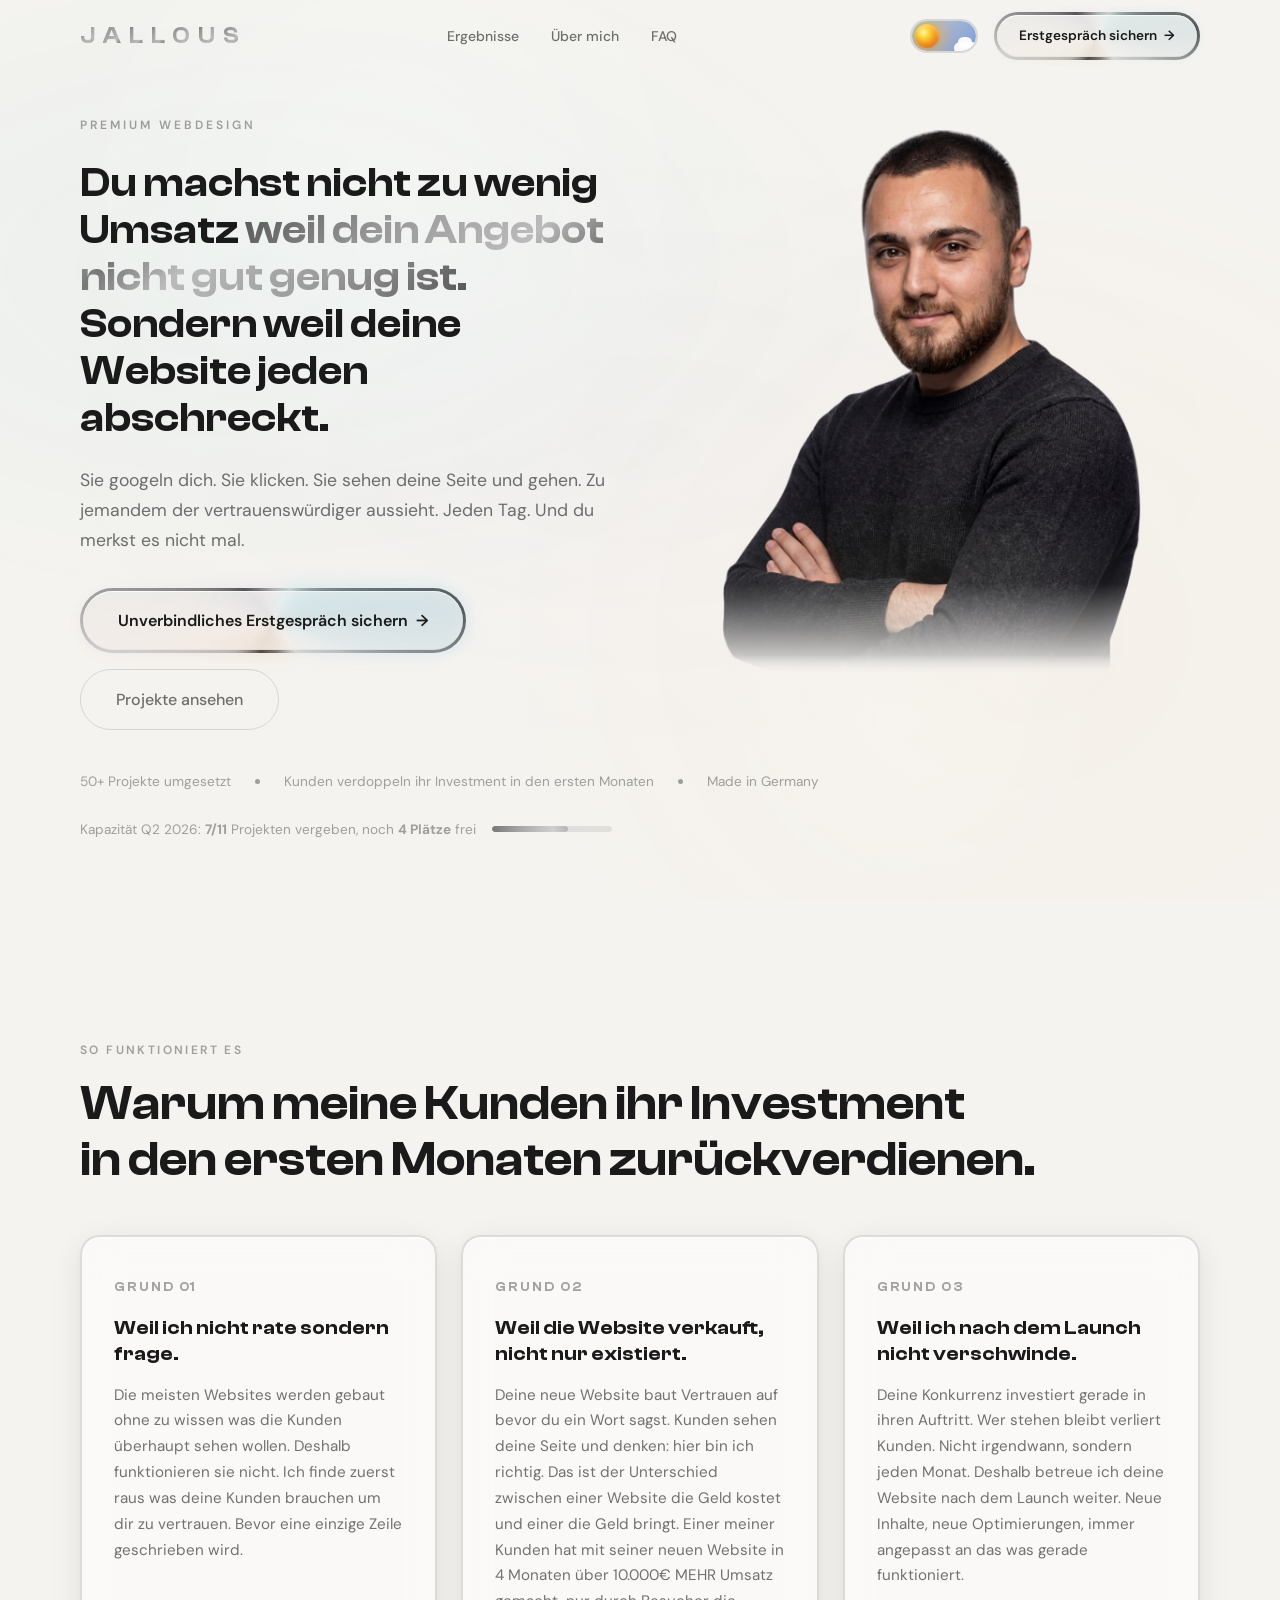
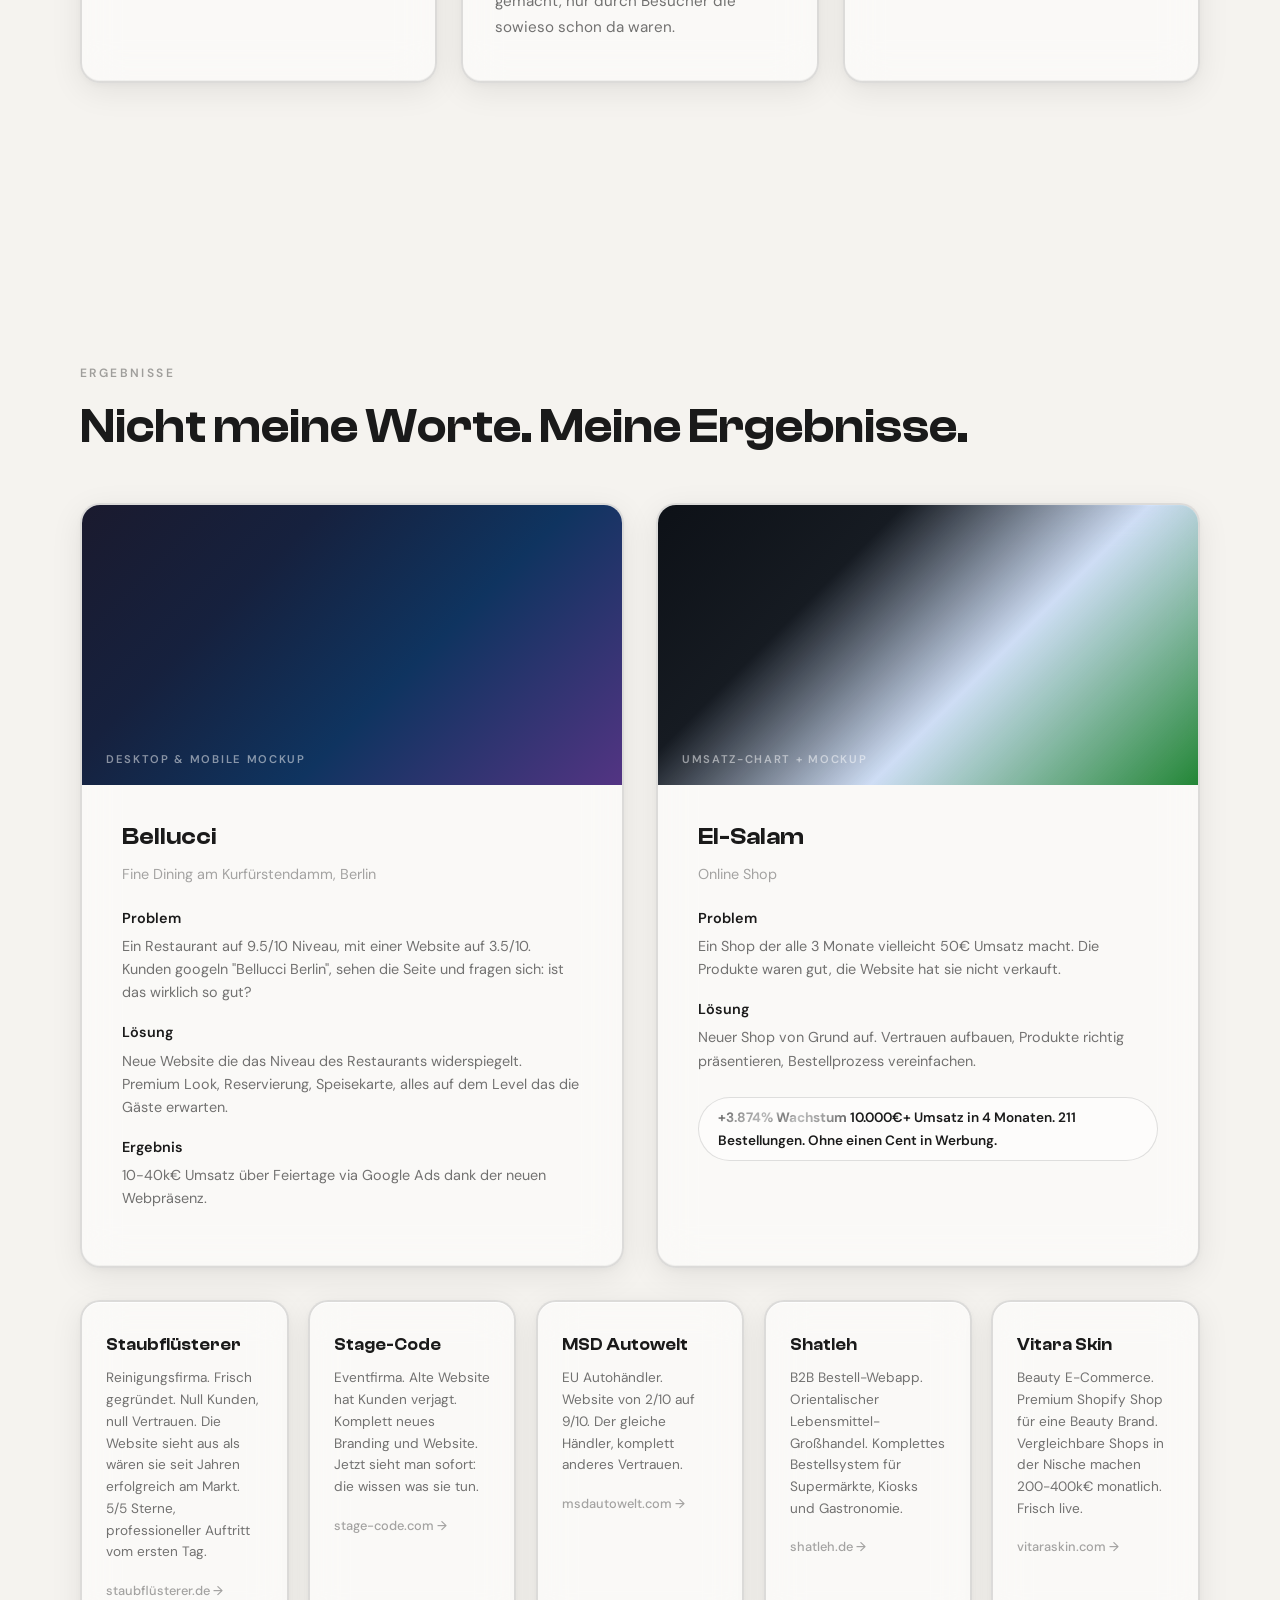
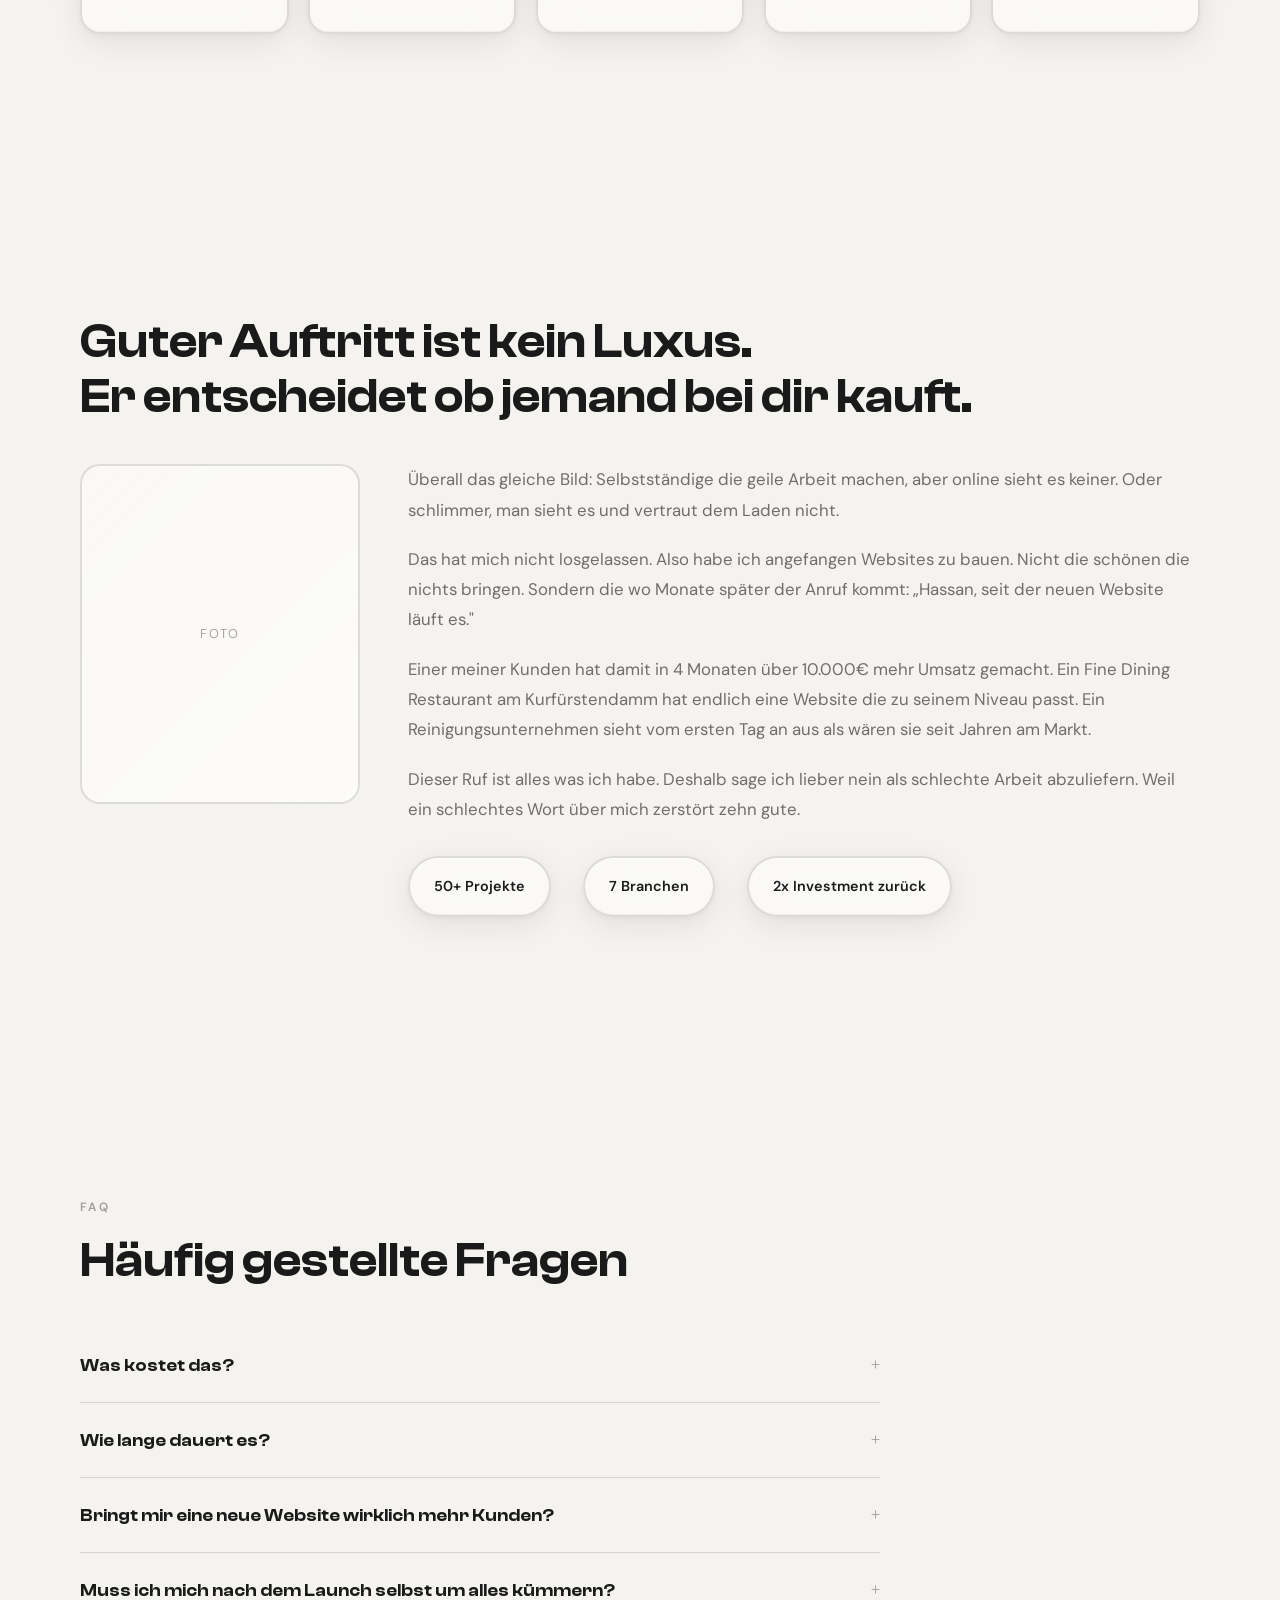
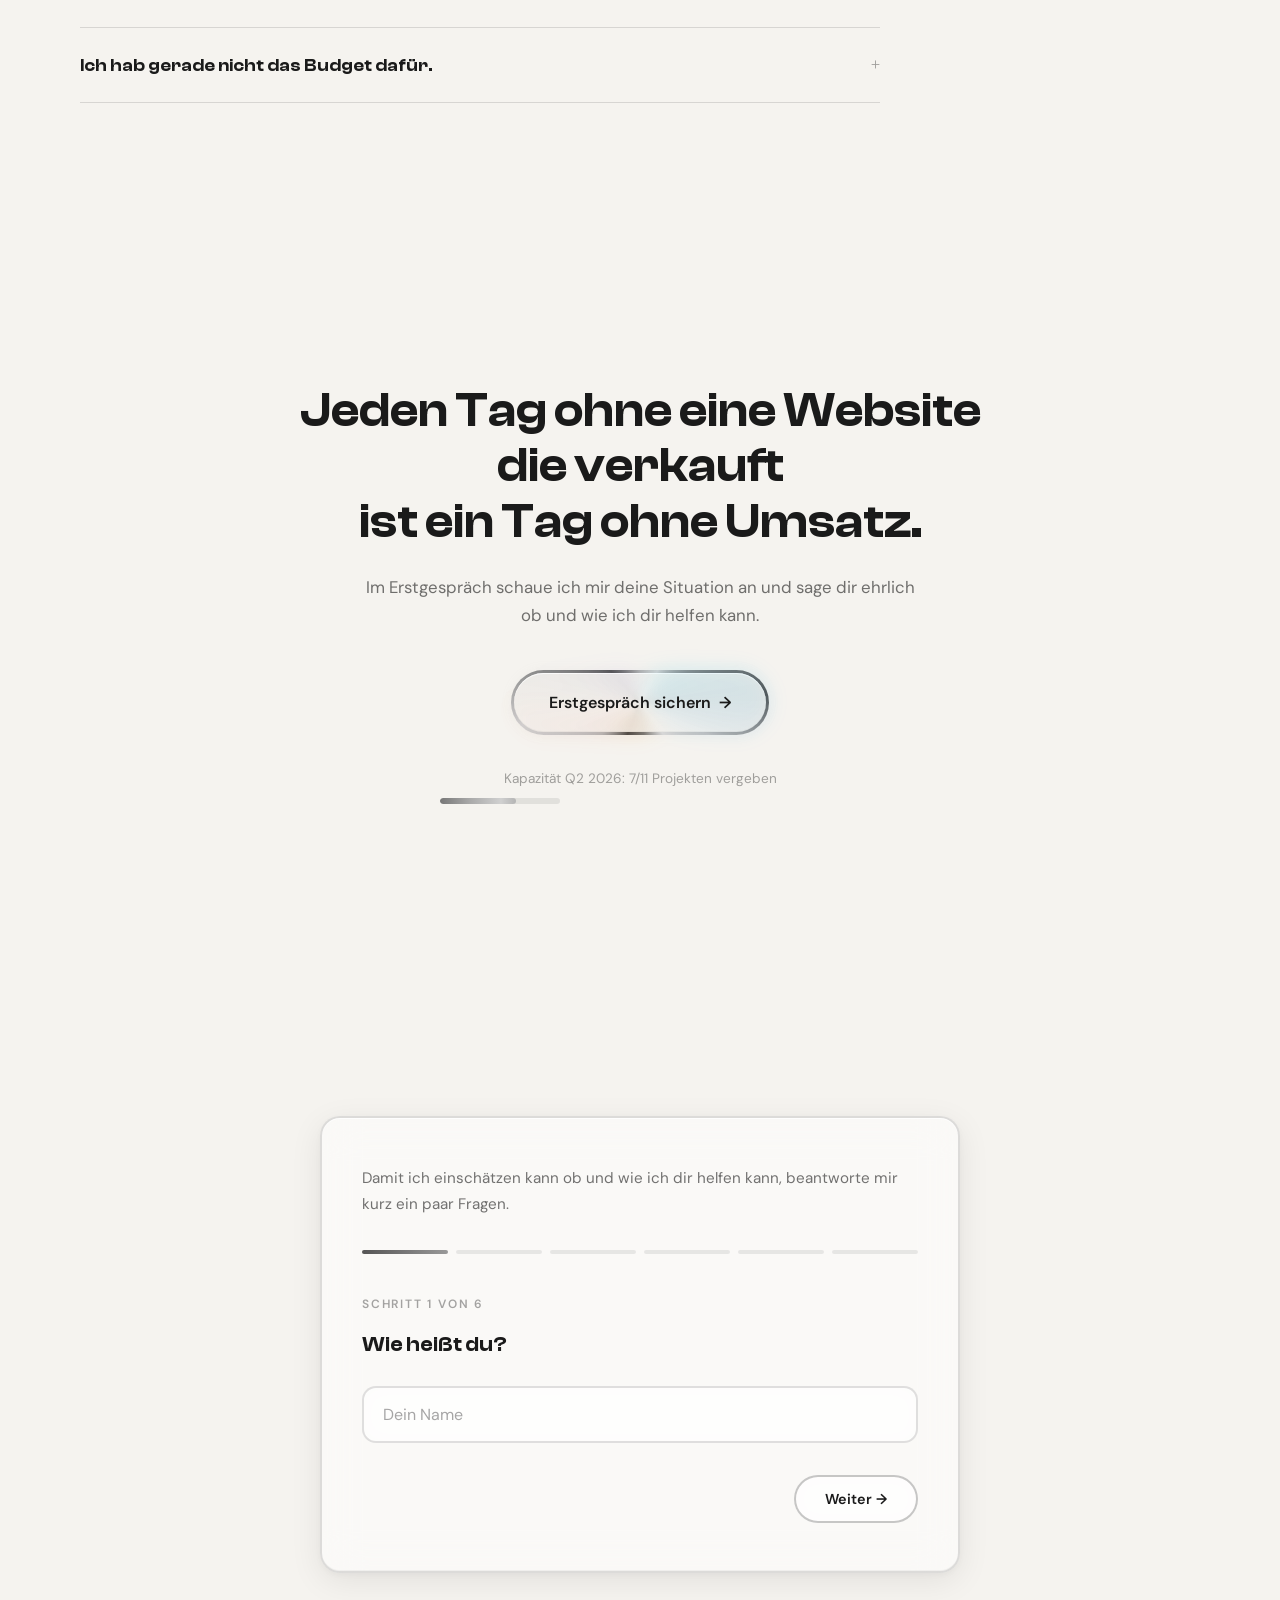
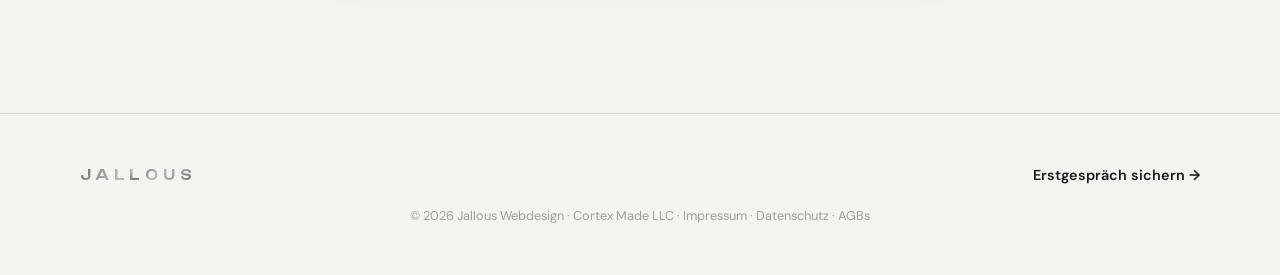
==== commit 63691cb8: "Convert all images to WebP for faster loading Hero images: 15MB/13MB → 554KB/468KB (96% smaller) Pro" ====
--- a/index.html
+++ b/index.html
@@ -2188,80 +2188,80 @@
         <div class="hero-marquee">
           <div class="marquee-row marquee-left">
             <div class="marquee-track">
-              <img src="projects/projekt-01.jpg" alt="" loading="lazy">
-              <img src="projects/projekt-02.jpg" alt="" loading="lazy">
-              <img src="projects/projekt-03.jpg" alt="" loading="lazy">
-              <img src="projects/projekt-04.jpg" alt="" loading="lazy">
-              <img src="projects/projekt-05.jpg" alt="" loading="lazy">
-              <img src="projects/projekt-06.jpg" alt="" loading="lazy">
-              <img src="projects/projekt-07.jpg" alt="" loading="lazy">
-              <img src="projects/projekt-08.jpg" alt="" loading="lazy">
-              <img src="projects/projekt-09.jpg" alt="" loading="lazy">
-              <img src="projects/projekt-10.jpg" alt="" loading="lazy">
+              <img src="projects/projekt-01.webp" alt="" loading="lazy">
+              <img src="projects/projekt-02.webp" alt="" loading="lazy">
+              <img src="projects/projekt-03.webp" alt="" loading="lazy">
+              <img src="projects/projekt-04.webp" alt="" loading="lazy">
+              <img src="projects/projekt-05.webp" alt="" loading="lazy">
+              <img src="projects/projekt-06.webp" alt="" loading="lazy">
+              <img src="projects/projekt-07.webp" alt="" loading="lazy">
+              <img src="projects/projekt-08.webp" alt="" loading="lazy">
+              <img src="projects/projekt-09.webp" alt="" loading="lazy">
+              <img src="projects/projekt-10.webp" alt="" loading="lazy">
               <!-- Duplicate for seamless loop -->
-              <img src="projects/projekt-01.jpg" alt="" loading="lazy">
-              <img src="projects/projekt-02.jpg" alt="" loading="lazy">
-              <img src="projects/projekt-03.jpg" alt="" loading="lazy">
-              <img src="projects/projekt-04.jpg" alt="" loading="lazy">
-              <img src="projects/projekt-05.jpg" alt="" loading="lazy">
-              <img src="projects/projekt-06.jpg" alt="" loading="lazy">
-              <img src="projects/projekt-07.jpg" alt="" loading="lazy">
-              <img src="projects/projekt-08.jpg" alt="" loading="lazy">
-              <img src="projects/projekt-09.jpg" alt="" loading="lazy">
-              <img src="projects/projekt-10.jpg" alt="" loading="lazy">
+              <img src="projects/projekt-01.webp" alt="" loading="lazy">
+              <img src="projects/projekt-02.webp" alt="" loading="lazy">
+              <img src="projects/projekt-03.webp" alt="" loading="lazy">
+              <img src="projects/projekt-04.webp" alt="" loading="lazy">
+              <img src="projects/projekt-05.webp" alt="" loading="lazy">
+              <img src="projects/projekt-06.webp" alt="" loading="lazy">
+              <img src="projects/projekt-07.webp" alt="" loading="lazy">
+              <img src="projects/projekt-08.webp" alt="" loading="lazy">
+              <img src="projects/projekt-09.webp" alt="" loading="lazy">
+              <img src="projects/projekt-10.webp" alt="" loading="lazy">
             </div>
           </div>
           <div class="marquee-row marquee-right">
             <div class="marquee-track">
-              <img src="projects/projekt-04.jpg" alt="" loading="lazy">
-              <img src="projects/projekt-05.jpg" alt="" loading="lazy">
-              <img src="projects/projekt-06.jpg" alt="" loading="lazy">
-              <img src="projects/projekt-07.jpg" alt="" loading="lazy">
-              <img src="projects/projekt-08.jpg" alt="" loading="lazy">
-              <img src="projects/projekt-09.jpg" alt="" loading="lazy">
-              <img src="projects/projekt-10.jpg" alt="" loading="lazy">
-              <img src="projects/projekt-01.jpg" alt="" loading="lazy">
-              <img src="projects/projekt-02.jpg" alt="" loading="lazy">
-              <img src="projects/projekt-03.jpg" alt="" loading="lazy">
-              <img src="projects/projekt-04.jpg" alt="" loading="lazy">
-              <img src="projects/projekt-05.jpg" alt="" loading="lazy">
-              <img src="projects/projekt-06.jpg" alt="" loading="lazy">
-              <img src="projects/projekt-07.jpg" alt="" loading="lazy">
-              <img src="projects/projekt-08.jpg" alt="" loading="lazy">
-              <img src="projects/projekt-09.jpg" alt="" loading="lazy">
-              <img src="projects/projekt-10.jpg" alt="" loading="lazy">
-              <img src="projects/projekt-01.jpg" alt="" loading="lazy">
-              <img src="projects/projekt-02.jpg" alt="" loading="lazy">
-              <img src="projects/projekt-03.jpg" alt="" loading="lazy">
+              <img src="projects/projekt-04.webp" alt="" loading="lazy">
+              <img src="projects/projekt-05.webp" alt="" loading="lazy">
+              <img src="projects/projekt-06.webp" alt="" loading="lazy">
+              <img src="projects/projekt-07.webp" alt="" loading="lazy">
+              <img src="projects/projekt-08.webp" alt="" loading="lazy">
+              <img src="projects/projekt-09.webp" alt="" loading="lazy">
+              <img src="projects/projekt-10.webp" alt="" loading="lazy">
+              <img src="projects/projekt-01.webp" alt="" loading="lazy">
+              <img src="projects/projekt-02.webp" alt="" loading="lazy">
+              <img src="projects/projekt-03.webp" alt="" loading="lazy">
+              <img src="projects/projekt-04.webp" alt="" loading="lazy">
+              <img src="projects/projekt-05.webp" alt="" loading="lazy">
+              <img src="projects/projekt-06.webp" alt="" loading="lazy">
+              <img src="projects/projekt-07.webp" alt="" loading="lazy">
+              <img src="projects/projekt-08.webp" alt="" loading="lazy">
+              <img src="projects/projekt-09.webp" alt="" loading="lazy">
+              <img src="projects/projekt-10.webp" alt="" loading="lazy">
+              <img src="projects/projekt-01.webp" alt="" loading="lazy">
+              <img src="projects/projekt-02.webp" alt="" loading="lazy">
+              <img src="projects/projekt-03.webp" alt="" loading="lazy">
             </div>
           </div>
           <div class="marquee-row marquee-left">
             <div class="marquee-track">
-              <img src="projects/projekt-10.jpg" alt="" loading="lazy">
-              <img src="projects/projekt-09.jpg" alt="" loading="lazy">
-              <img src="projects/projekt-08.jpg" alt="" loading="lazy">
-              <img src="projects/projekt-07.jpg" alt="" loading="lazy">
-              <img src="projects/projekt-06.jpg" alt="" loading="lazy">
-              <img src="projects/projekt-05.jpg" alt="" loading="lazy">
-              <img src="projects/projekt-04.jpg" alt="" loading="lazy">
-              <img src="projects/projekt-03.jpg" alt="" loading="lazy">
-              <img src="projects/projekt-02.jpg" alt="" loading="lazy">
-              <img src="projects/projekt-01.jpg" alt="" loading="lazy">
-              <img src="projects/projekt-10.jpg" alt="" loading="lazy">
-              <img src="projects/projekt-09.jpg" alt="" loading="lazy">
-              <img src="projects/projekt-08.jpg" alt="" loading="lazy">
-              <img src="projects/projekt-07.jpg" alt="" loading="lazy">
-              <img src="projects/projekt-06.jpg" alt="" loading="lazy">
-              <img src="projects/projekt-05.jpg" alt="" loading="lazy">
-              <img src="projects/projekt-04.jpg" alt="" loading="lazy">
-              <img src="projects/projekt-03.jpg" alt="" loading="lazy">
-              <img src="projects/projekt-02.jpg" alt="" loading="lazy">
-              <img src="projects/projekt-01.jpg" alt="" loading="lazy">
+              <img src="projects/projekt-10.webp" alt="" loading="lazy">
+              <img src="projects/projekt-09.webp" alt="" loading="lazy">
+              <img src="projects/projekt-08.webp" alt="" loading="lazy">
+              <img src="projects/projekt-07.webp" alt="" loading="lazy">
+              <img src="projects/projekt-06.webp" alt="" loading="lazy">
+              <img src="projects/projekt-05.webp" alt="" loading="lazy">
+              <img src="projects/projekt-04.webp" alt="" loading="lazy">
+              <img src="projects/projekt-03.webp" alt="" loading="lazy">
+              <img src="projects/projekt-02.webp" alt="" loading="lazy">
+              <img src="projects/projekt-01.webp" alt="" loading="lazy">
+              <img src="projects/projekt-10.webp" alt="" loading="lazy">
+              <img src="projects/projekt-09.webp" alt="" loading="lazy">
+              <img src="projects/projekt-08.webp" alt="" loading="lazy">
+              <img src="projects/projekt-07.webp" alt="" loading="lazy">
+              <img src="projects/projekt-06.webp" alt="" loading="lazy">
+              <img src="projects/projekt-05.webp" alt="" loading="lazy">
+              <img src="projects/projekt-04.webp" alt="" loading="lazy">
+              <img src="projects/projekt-03.webp" alt="" loading="lazy">
+              <img src="projects/projekt-02.webp" alt="" loading="lazy">
+              <img src="projects/projekt-01.webp" alt="" loading="lazy">
             </div>
           </div>
         </div>
-        <img src="hassan-hero-light.png" alt="Hassan Jallous – Premium Webdesign" class="hero-portrait hero-portrait-light">
-        <img src="hassan-hero.png" alt="Hassan Jallous – Premium Webdesign" class="hero-portrait hero-portrait-dark">
+        <img src="hassan-hero-light.webp" alt="Hassan Jallous – Premium Webdesign" class="hero-portrait hero-portrait-light">
+        <img src="hassan-hero.webp" alt="Hassan Jallous – Premium Webdesign" class="hero-portrait hero-portrait-dark">
       </div>
     </div>
 
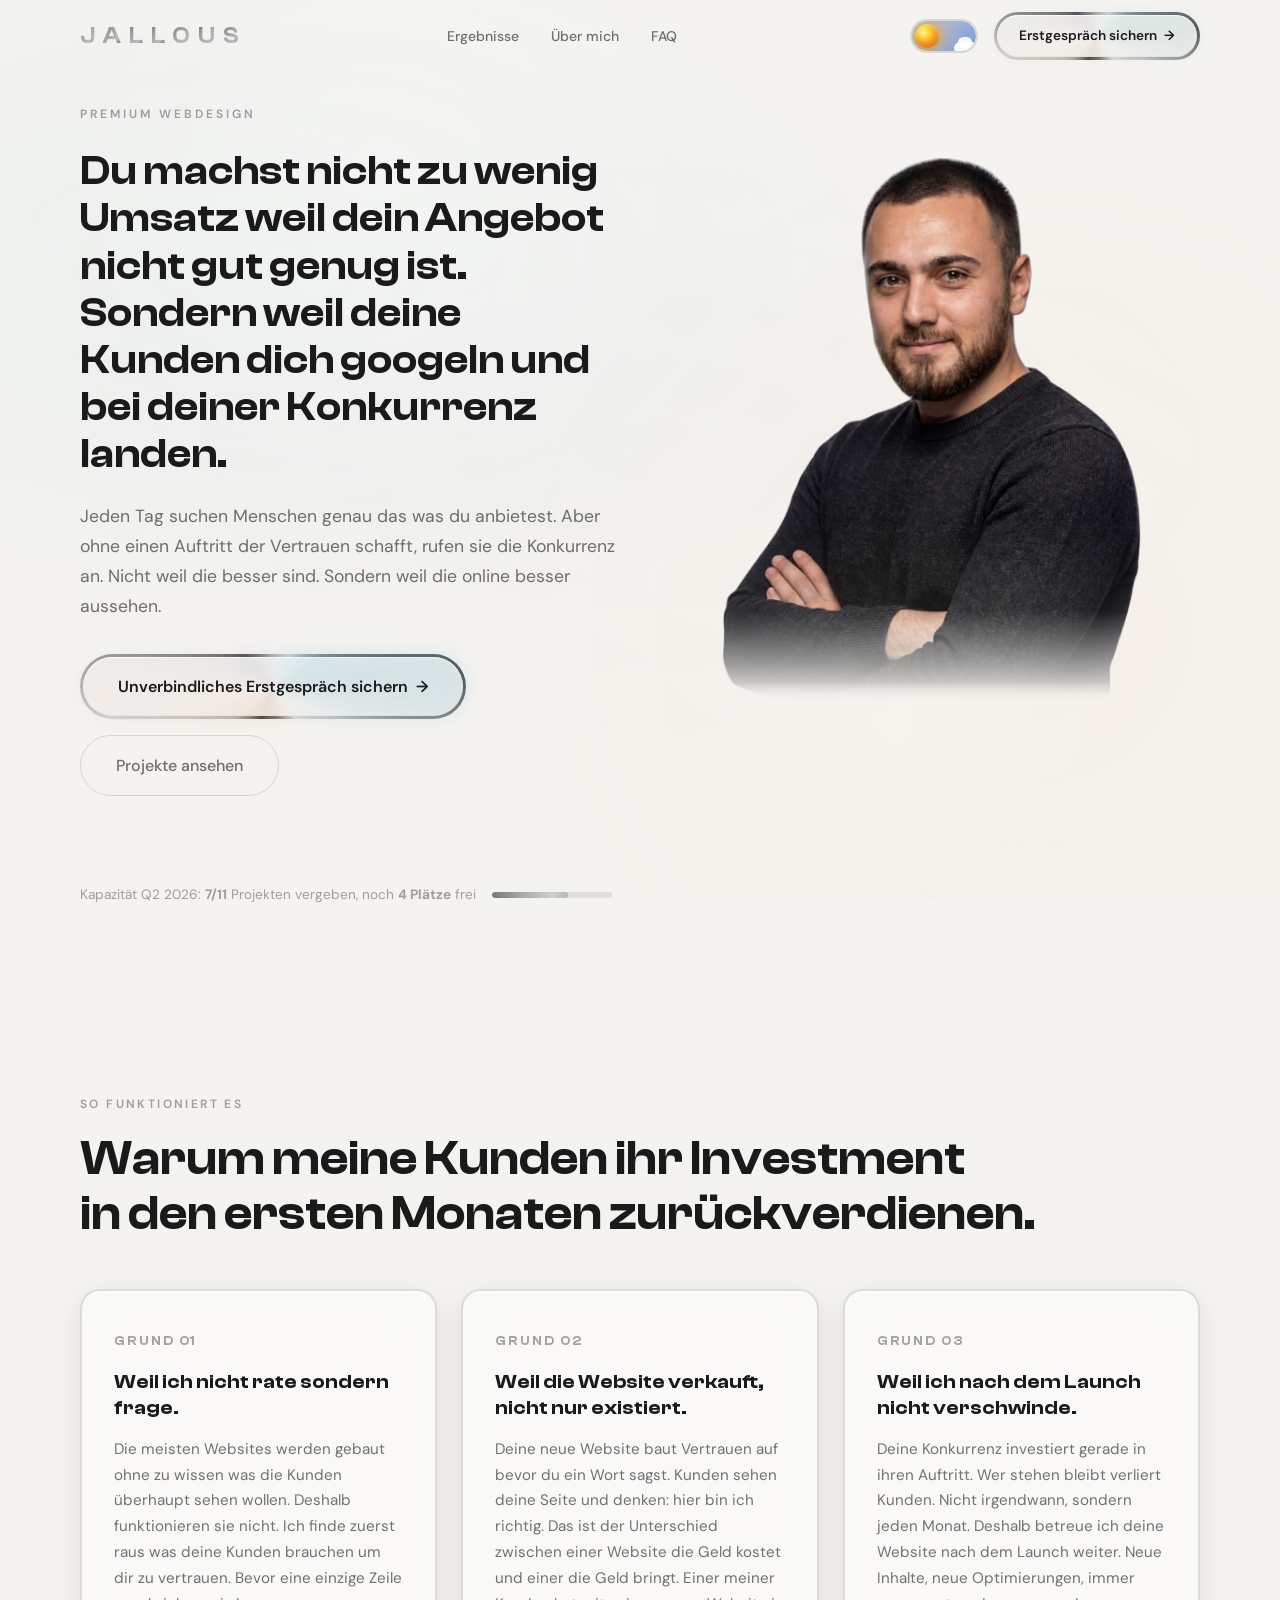
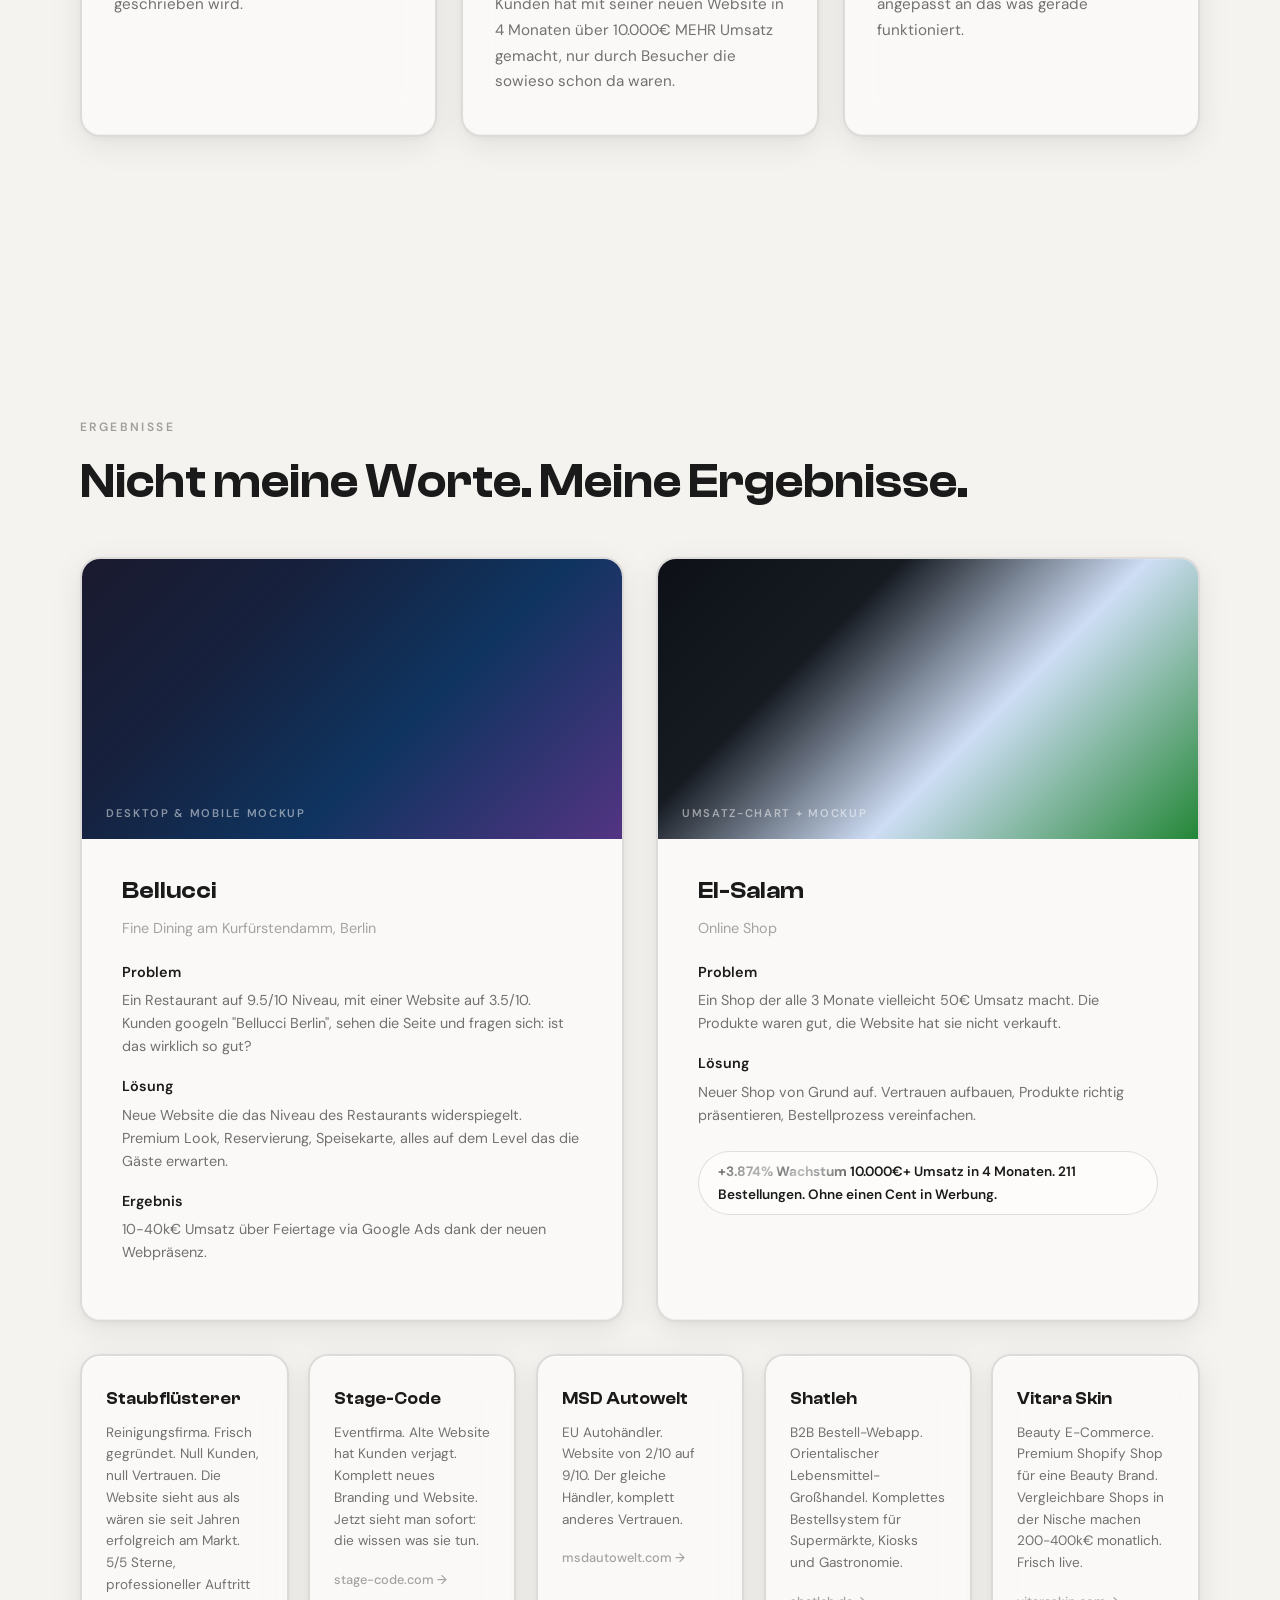
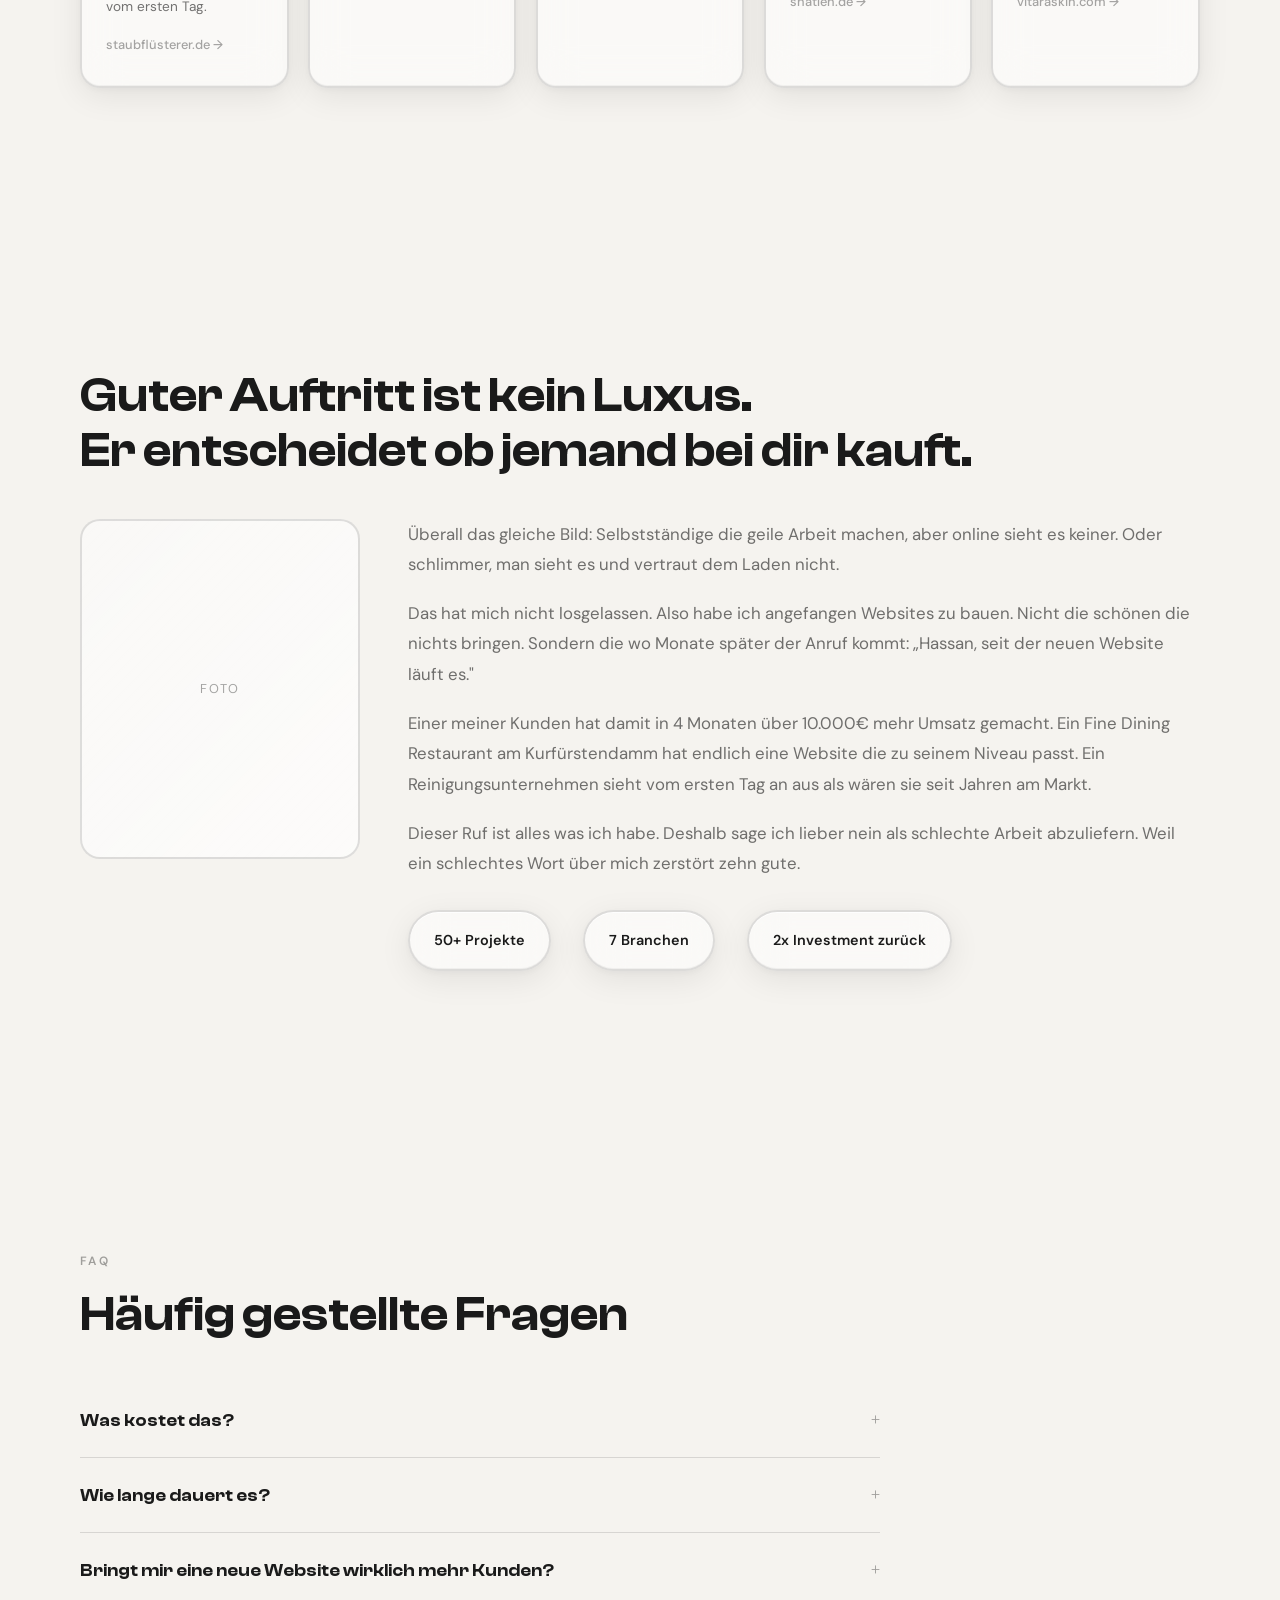
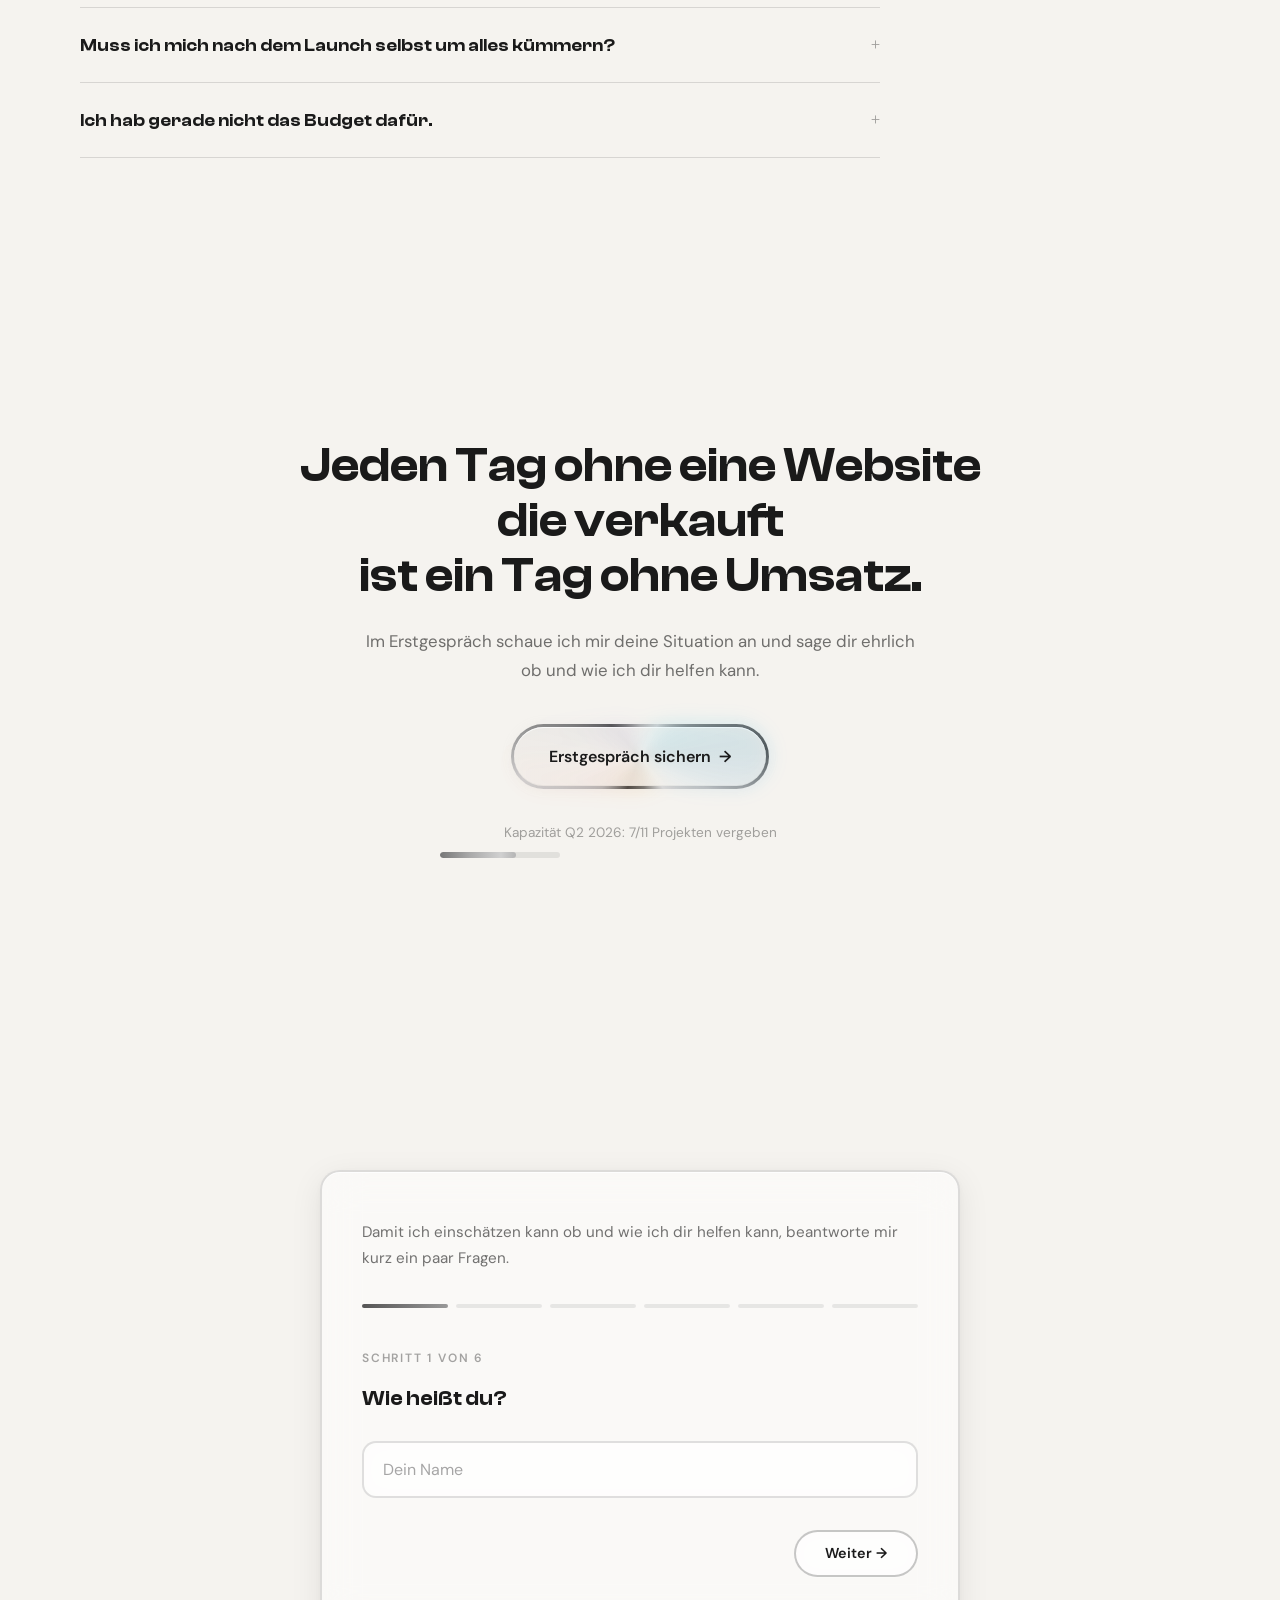
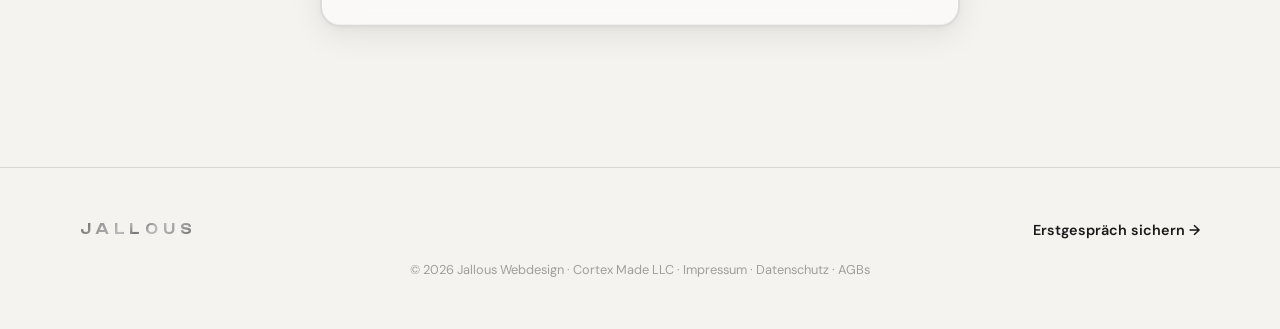
==== commit 95f50df9: "Update hero copy: Baulig Marketing-Thesis validated headline Broadens headline to target both audien" ====
--- a/index.html
+++ b/index.html
@@ -2167,12 +2167,12 @@
 
         <h1 class="hero-headline reveal reveal-delay-1">
           Du machst nicht zu wenig Umsatz
-          <span class="chrome-line">weil dein Angebot nicht gut genug ist.</span>
-          Sondern weil deine Website jeden abschreckt.
+          weil dein Angebot nicht gut genug ist.
+          Sondern weil deine Kunden dich googeln und bei deiner Konkurrenz landen.
         </h1>
 
         <p class="hero-sub reveal reveal-delay-2">
-          Sie googeln dich. Sie klicken. Sie sehen deine Seite und gehen. Zu jemandem der vertrauenswürdiger aussieht. Jeden Tag. Und du merkst es nicht mal.
+          Jeden Tag suchen Menschen genau das was du anbietest. Aber ohne einen Auftritt der Vertrauen schafft, rufen sie die Konkurrenz an. Nicht weil die besser sind. Sondern weil die online besser aussehen.
         </p>
 
         <div class="hero-buttons reveal reveal-delay-3">
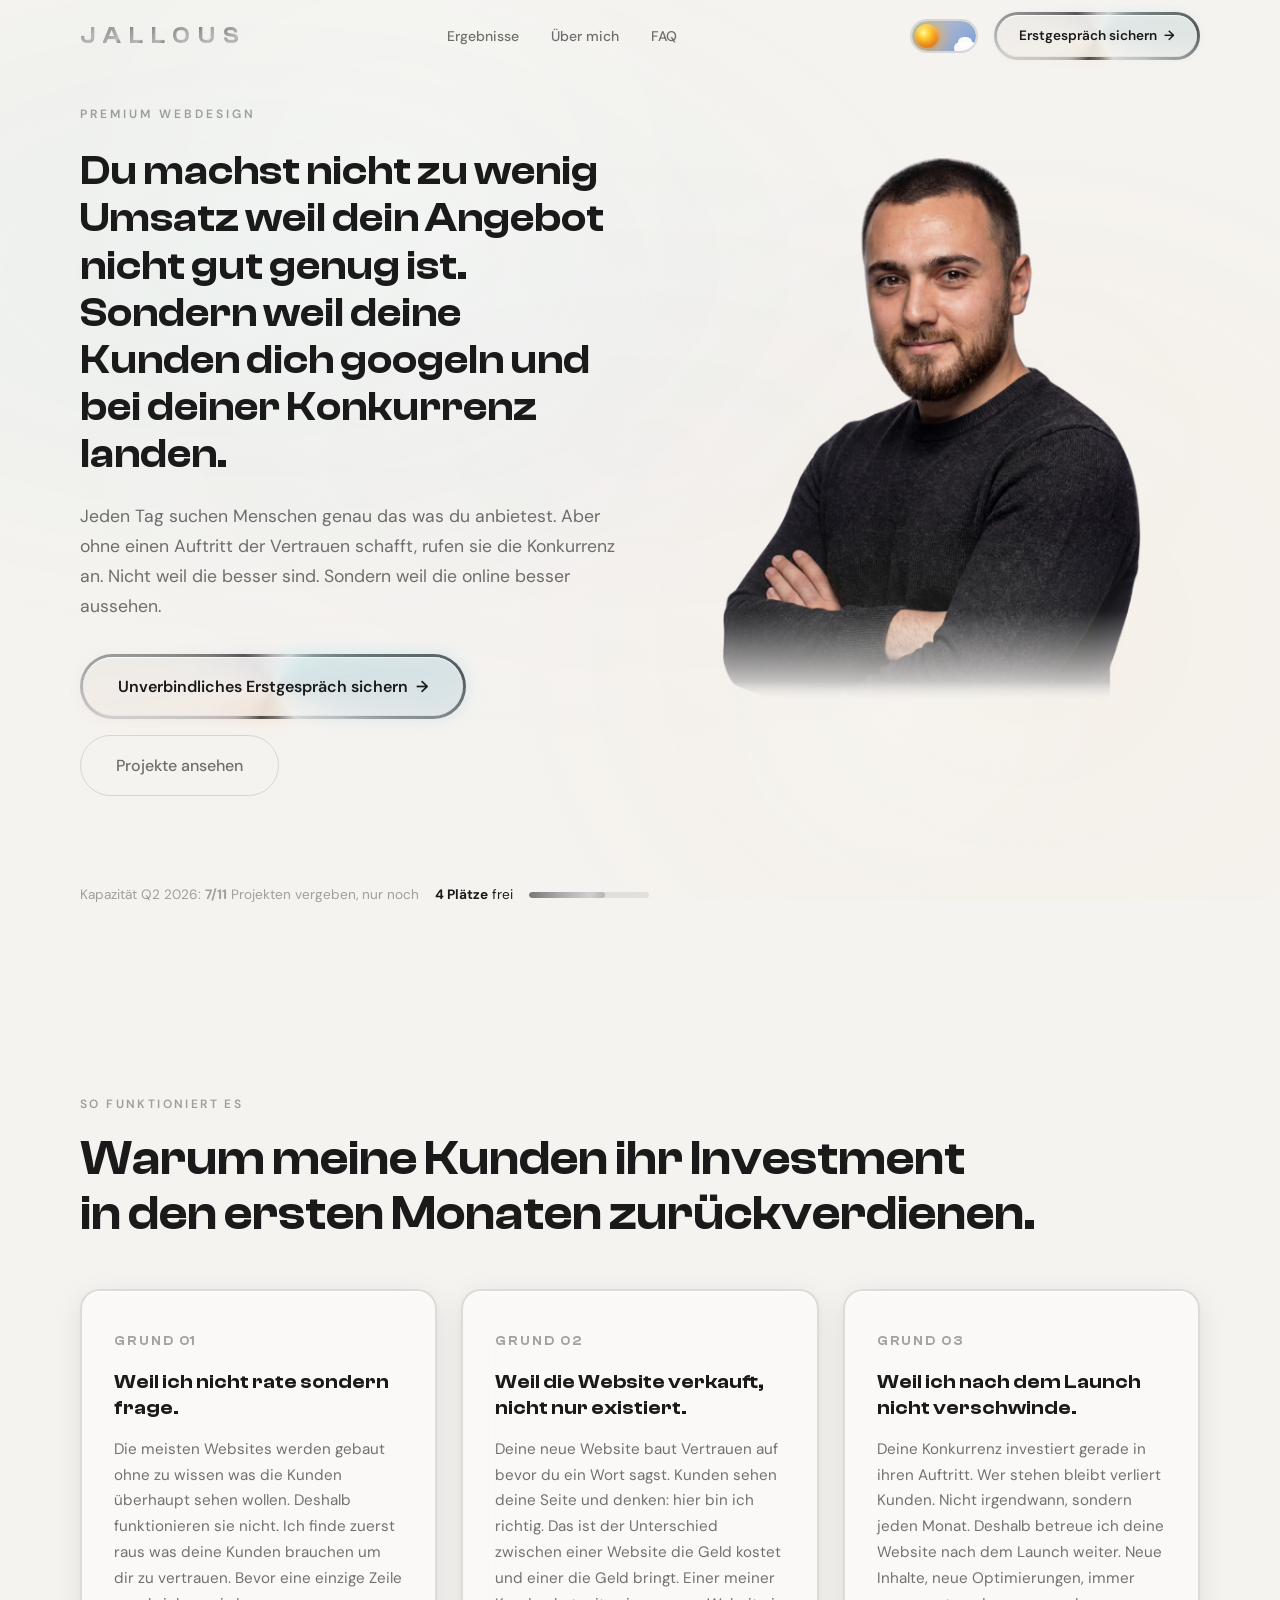
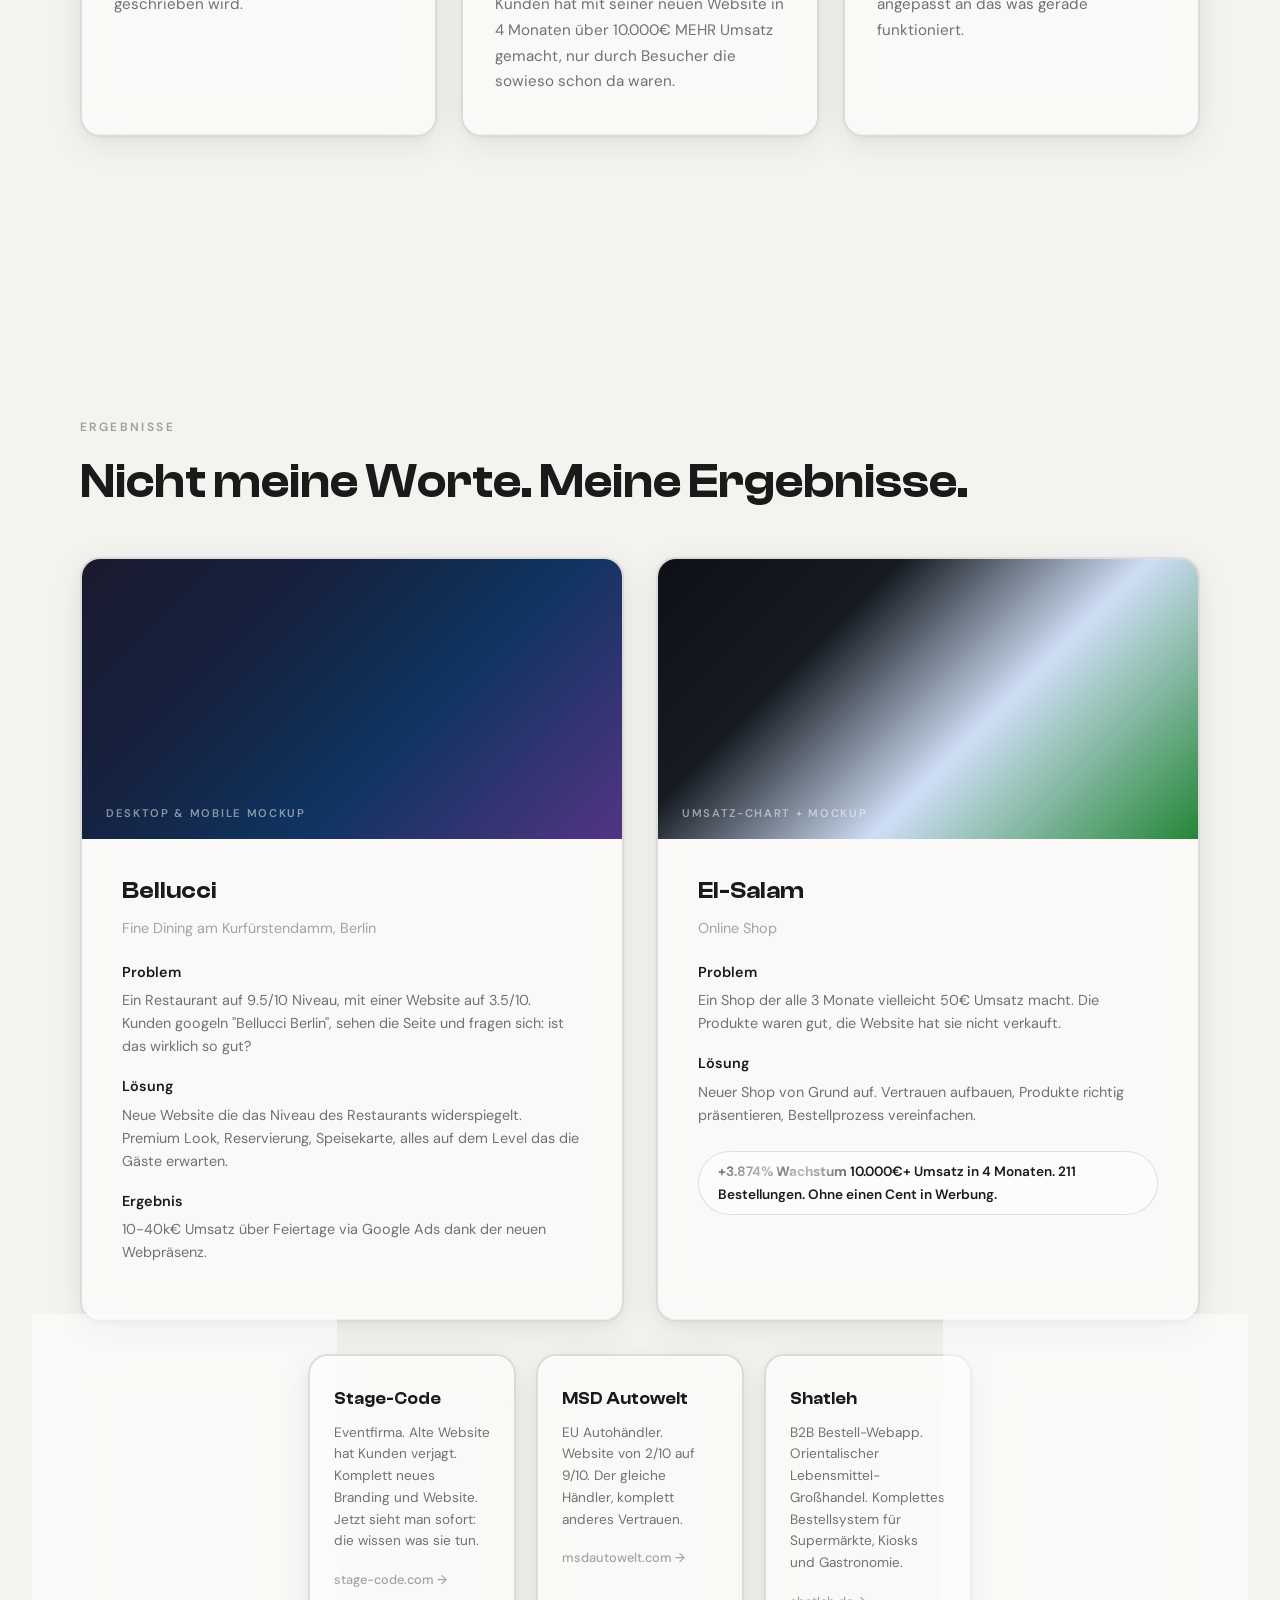
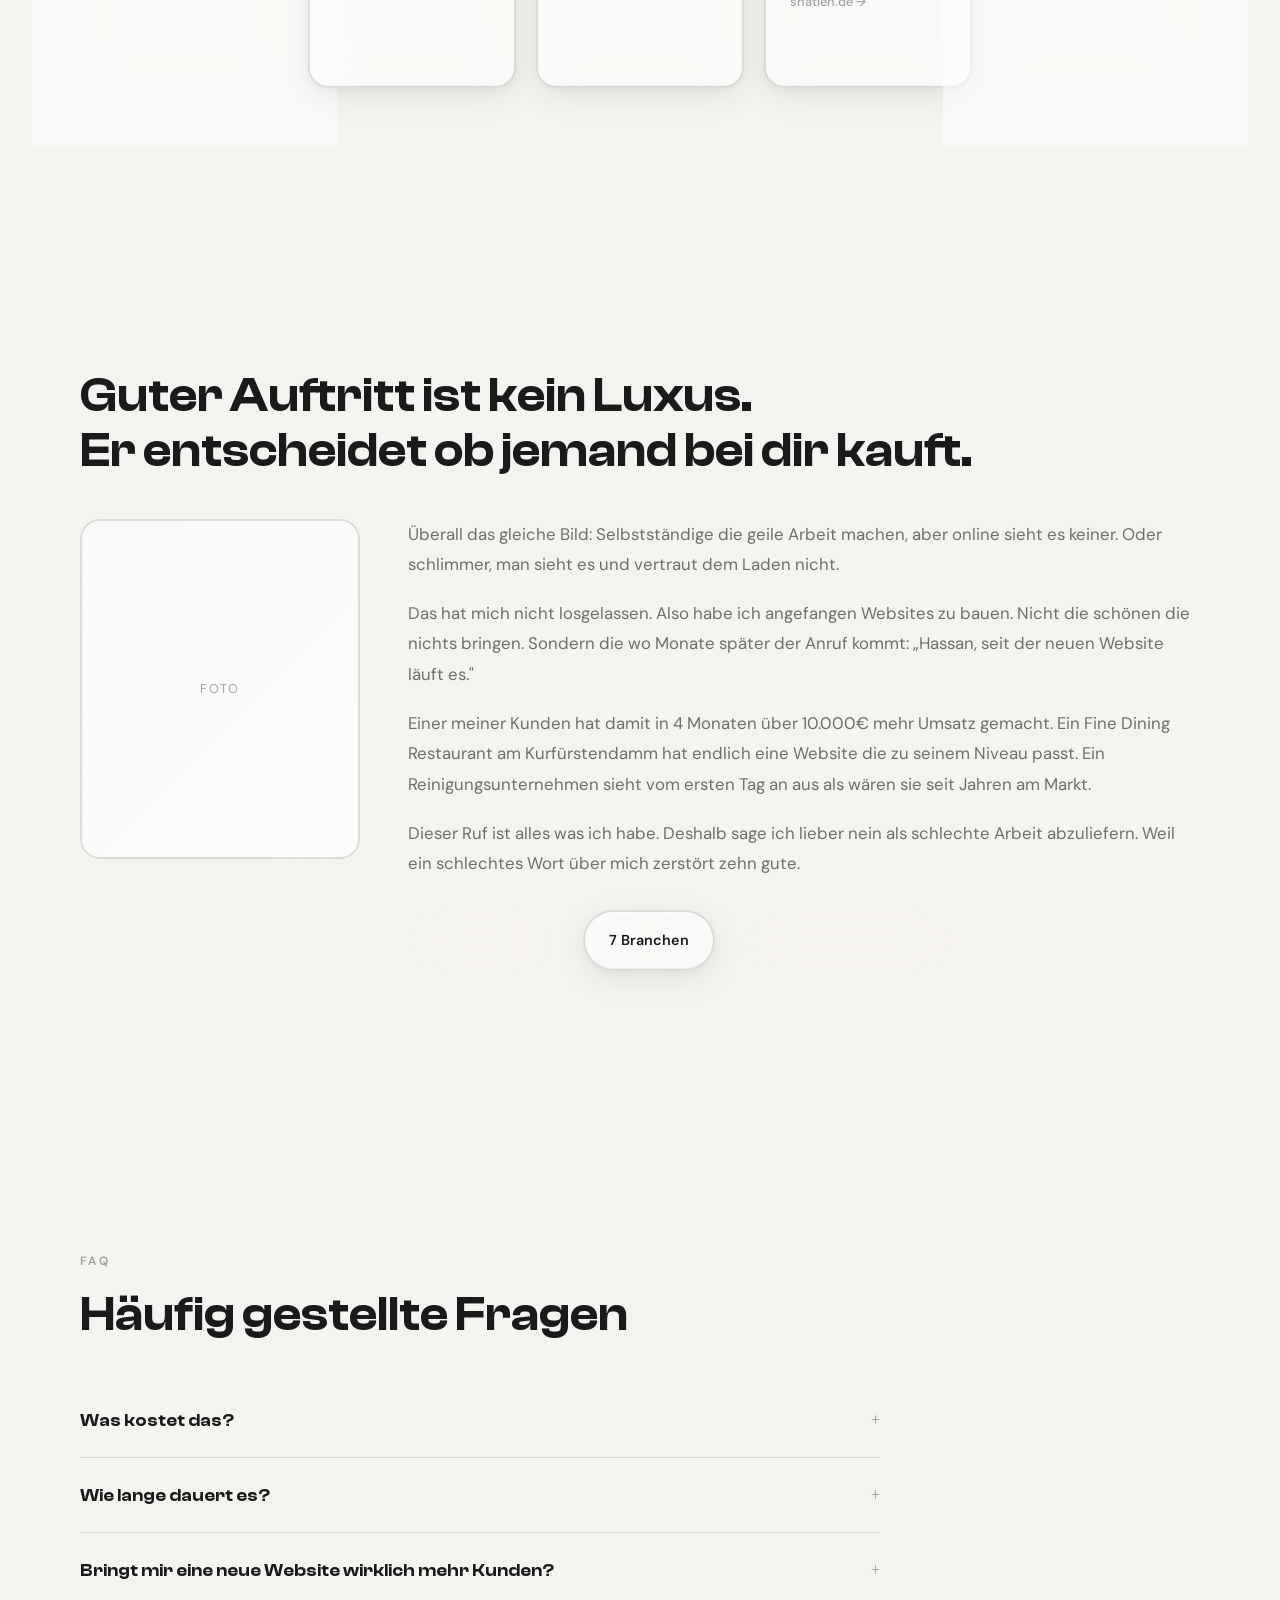
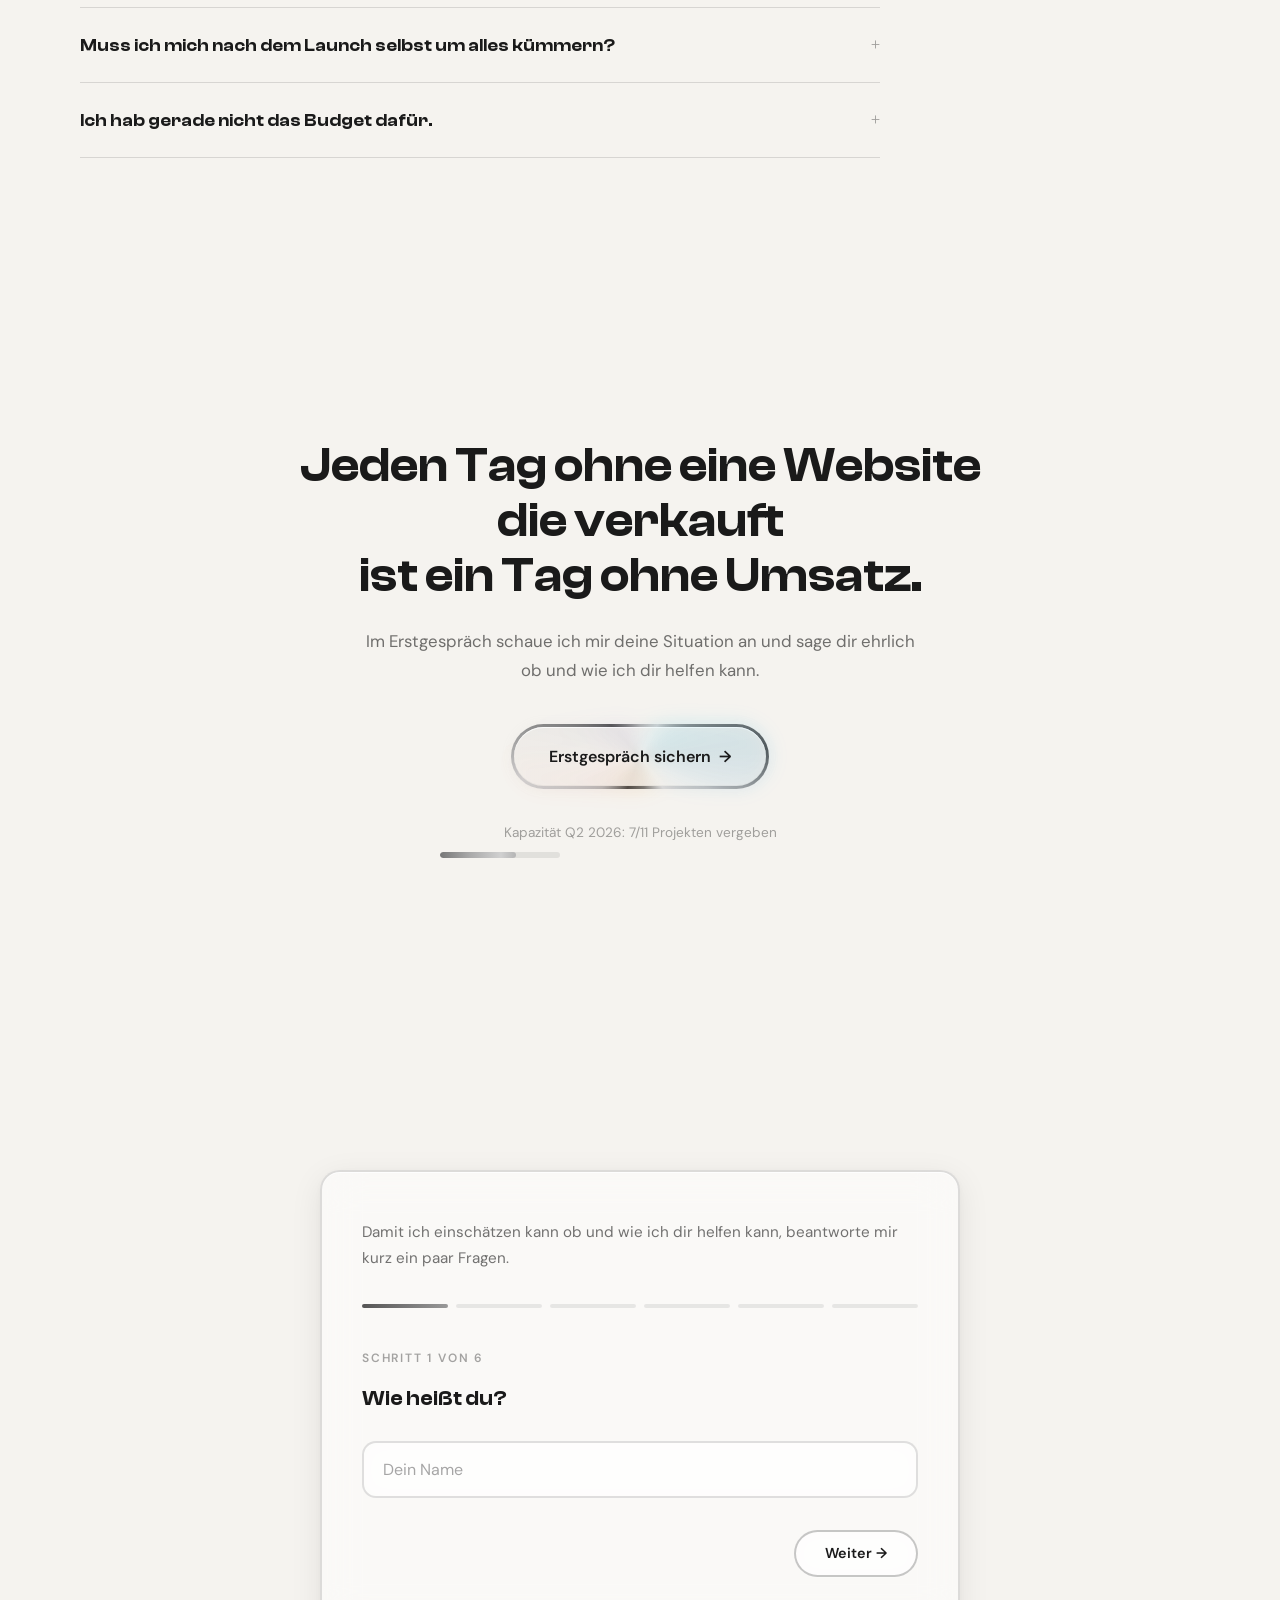
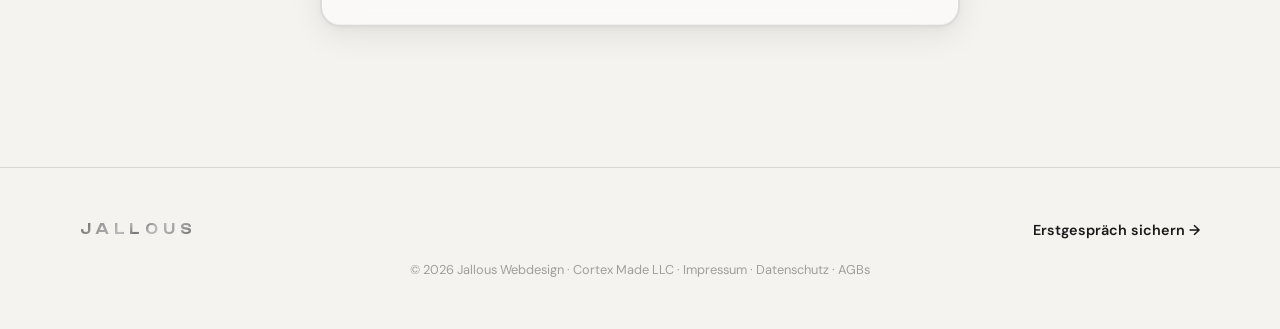
==== commit fc1acf70: "Mobile UX: capacity bar inline, trust badges above headline - Capacity text now shows "nur noch 4 Pl" ====
--- a/index.html
+++ b/index.html
@@ -1021,6 +1021,28 @@
   margin-bottom: 1.5rem;
 }
 
+/* Mobile trust badges — shown only on mobile, above headline */
+.hero-trust-mobile {
+  display: none;
+}
+
+@media (max-width: 480px) {
+  .hero-trust-mobile {
+    display: flex;
+    flex-direction: column;
+    gap: 0.4rem;
+    margin-bottom: 1.2rem;
+  }
+  .trust-mobile-badge {
+    font-size: 0.8rem;
+    font-weight: 600;
+    color: var(--text-primary);
+  }
+  .hero-trust-desktop {
+    display: none;
+  }
+}
+
 .hero-headline {
   font-family: var(--font-display);
   font-weight: 600;
@@ -1085,6 +1107,10 @@
   color: var(--text-muted);
 }
 
+.capacity-urgent {
+  color: var(--text-primary);
+}
+
 .capacity-bar {
   flex-shrink: 0;
   width: 120px;
@@ -1094,14 +1120,36 @@
   overflow: hidden;
 }
 
+/* Desktop: hide mobile bar, show desktop bar */
+.capacity-bar-mobile { display: none; }
+.capacity-line1 { display: inline; }
+.capacity-line2 { display: inline; }
+
 @media (max-width: 480px) {
   .hero-capacity {
-    flex-direction: column;
-    align-items: flex-start;
-    gap: 0.5rem;
+    display: block;
     font-size: 0.8rem;
   }
-  .capacity-bar { width: 100%; }
+  .capacity-bar-desktop { display: none; }
+  .capacity-line1 { display: block; }
+  .capacity-line2 {
+    display: flex;
+    align-items: center;
+    gap: 0.6rem;
+    width: 100%;
+  }
+  .capacity-bar-mobile {
+    display: block;
+    flex: 1;
+    height: 6px;
+    width: auto;
+  }
+  .capacity-bar-mobile .capacity-fill {
+    display: block;
+    height: 100%;
+    width: 63.6%;
+    transition: none;
+  }
 }
 
 .capacity-fill {
@@ -1363,6 +1411,12 @@
 
   .hero-headline {
     font-size: clamp(1.6rem, 5.5vw, 2.2rem);
+  }
+}
+
+@media (max-width: 480px) {
+  .hero-inner {
+    gap: 0.4rem;
   }
 }
 
@@ -2164,6 +2218,11 @@
       <!-- Left: Text -->
       <div class="hero-text">
         <div class="hero-label reveal">PREMIUM WEBDESIGN</div>
+
+        <div class="hero-trust-mobile reveal">
+          <span class="trust-mobile-badge">50+ Projekte umgesetzt</span>
+          <span class="trust-mobile-badge">Kunden verdoppeln ihr Investment in den ersten Monaten</span>
+        </div>
 
         <h1 class="hero-headline reveal reveal-delay-1">
           Du machst nicht zu wenig Umsatz
@@ -2266,17 +2325,19 @@
     </div>
 
     <!-- Full width under grid -->
-    <div class="hero-trust reveal reveal-delay-4">
+    <div class="hero-trust hero-trust-desktop reveal reveal-delay-4">
       <span>50+ Projekte umgesetzt</span>
       <span class="trust-dot"></span>
       <span>Kunden verdoppeln ihr Investment in den ersten Monaten</span>
-      <span class="trust-dot"></span>
-      <span>Made in Germany</span>
     </div>
 
     <div class="hero-capacity reveal reveal-delay-5">
-      <span class="capacity-text">Kapazität Q2 2026: <strong>7/11</strong> Projekten vergeben, noch <strong>4 Plätze</strong> frei</span>
-      <div class="capacity-bar">
+      <span class="capacity-line1">Kapazität Q2 2026: <strong>7/11</strong> Projekten vergeben, nur noch</span>
+      <span class="capacity-line2">
+        <span class="capacity-urgent"><strong>4 Plätze</strong> frei</span>
+        <span class="capacity-bar capacity-bar-mobile"><span class="capacity-fill"></span></span>
+      </span>
+      <div class="capacity-bar capacity-bar-desktop">
         <div class="capacity-fill"></div>
       </div>
     </div>
@@ -2780,6 +2841,7 @@
   document.querySelectorAll('.capacity-fill').forEach(function(el) {
     capObserver.observe(el);
   });
+
 })();
 
 /* ─── FAQ Accordion ─── */
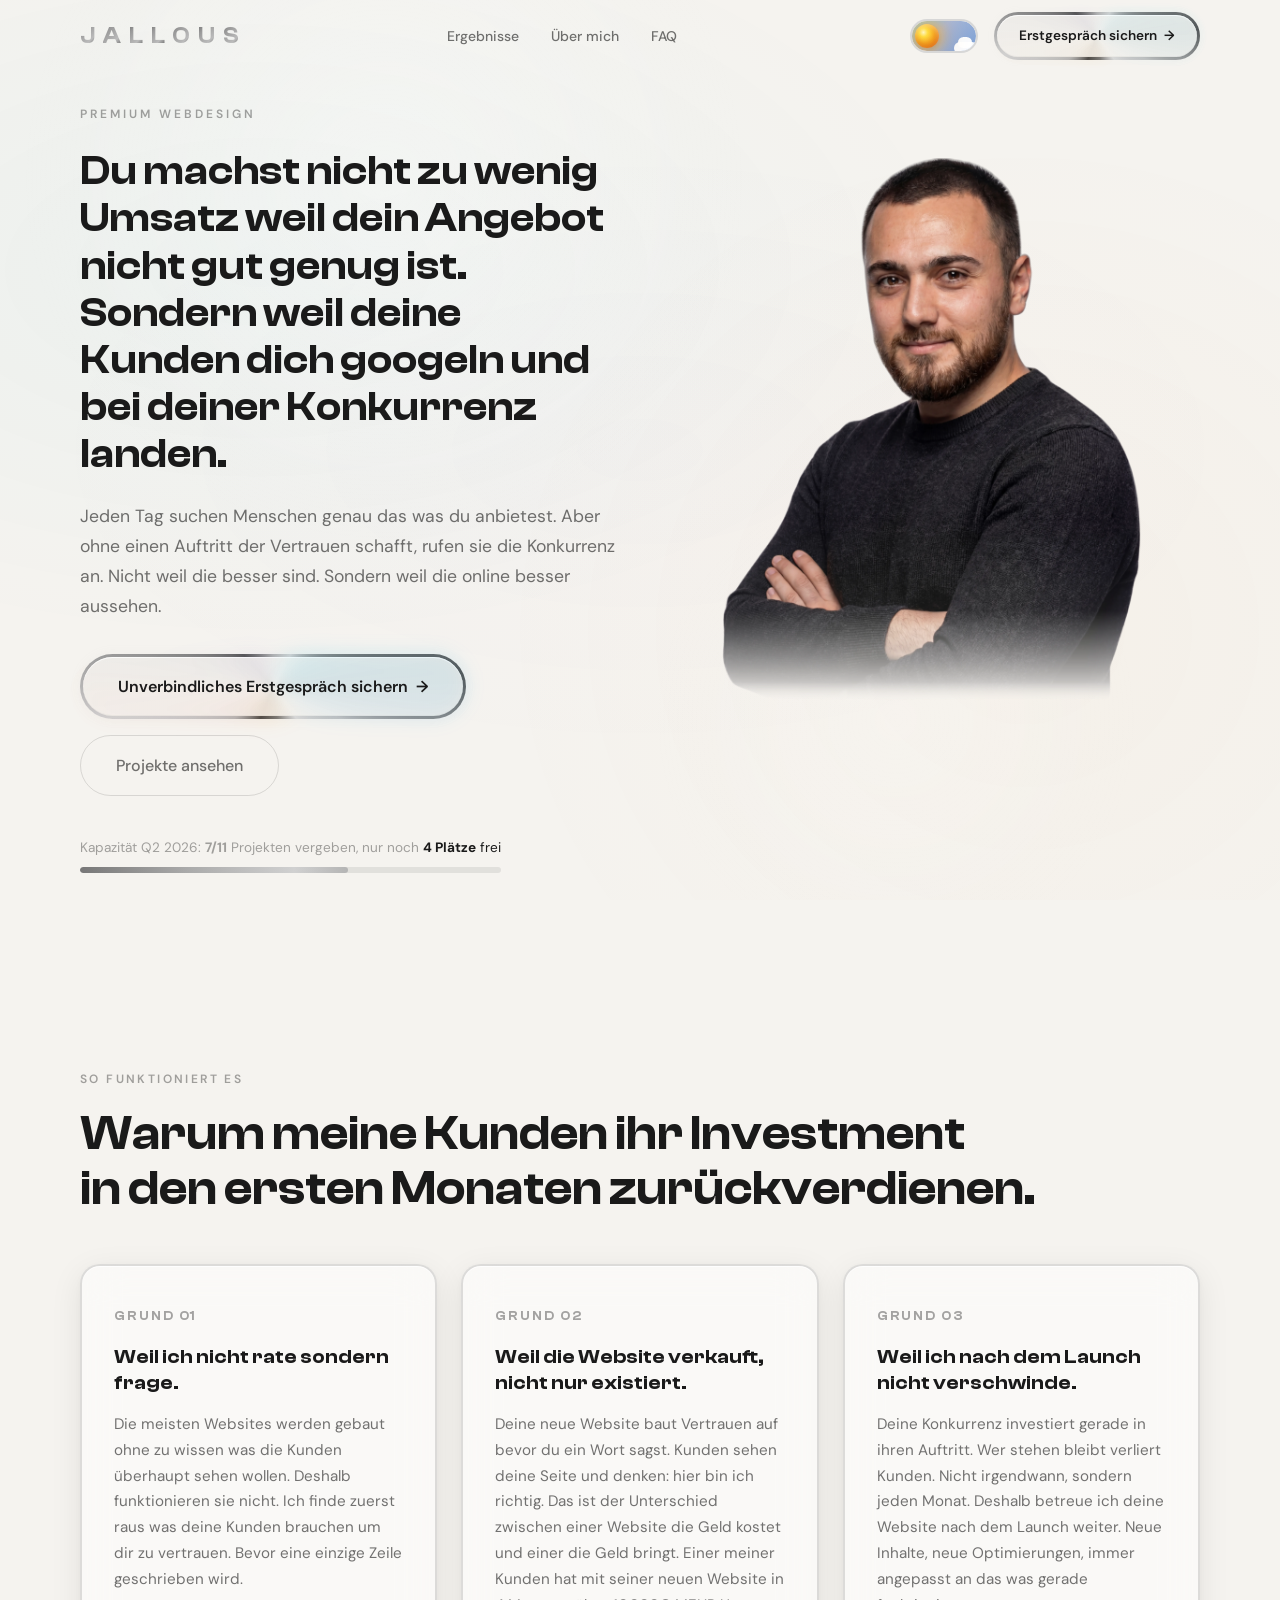
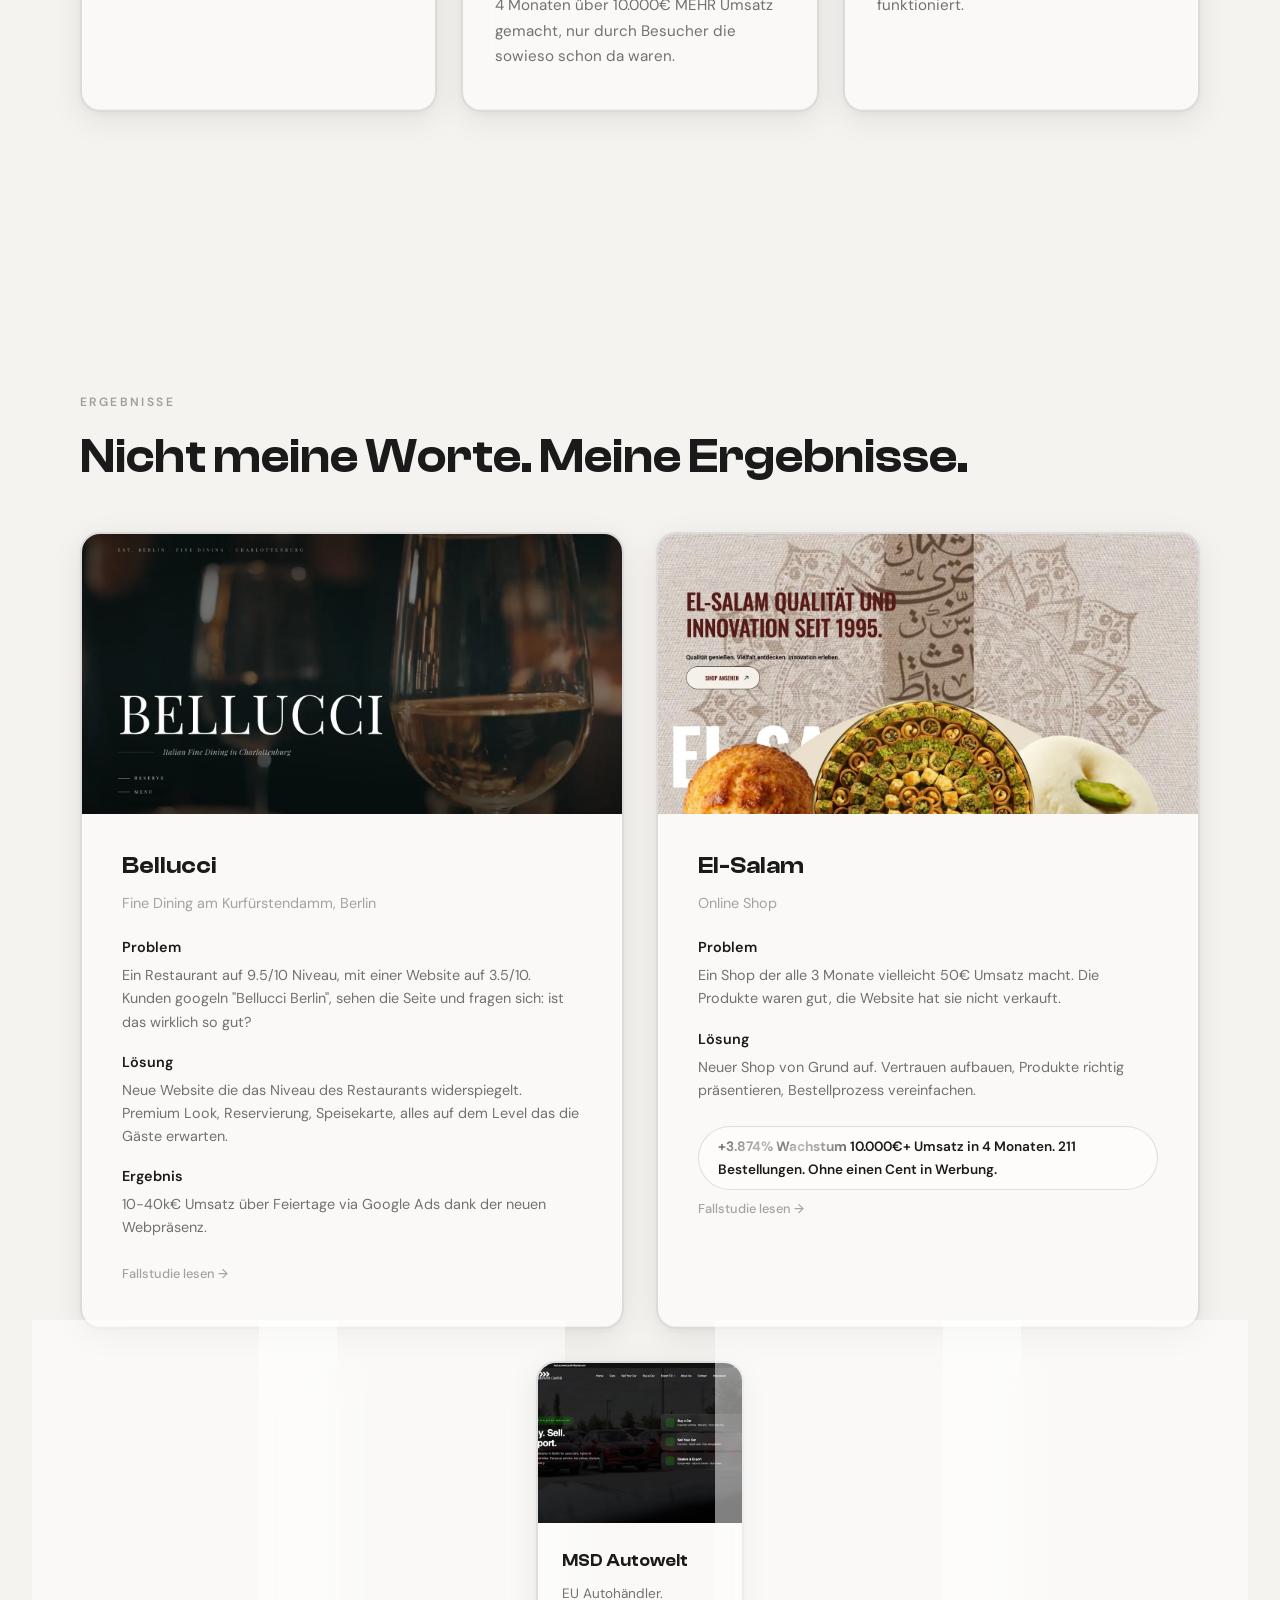
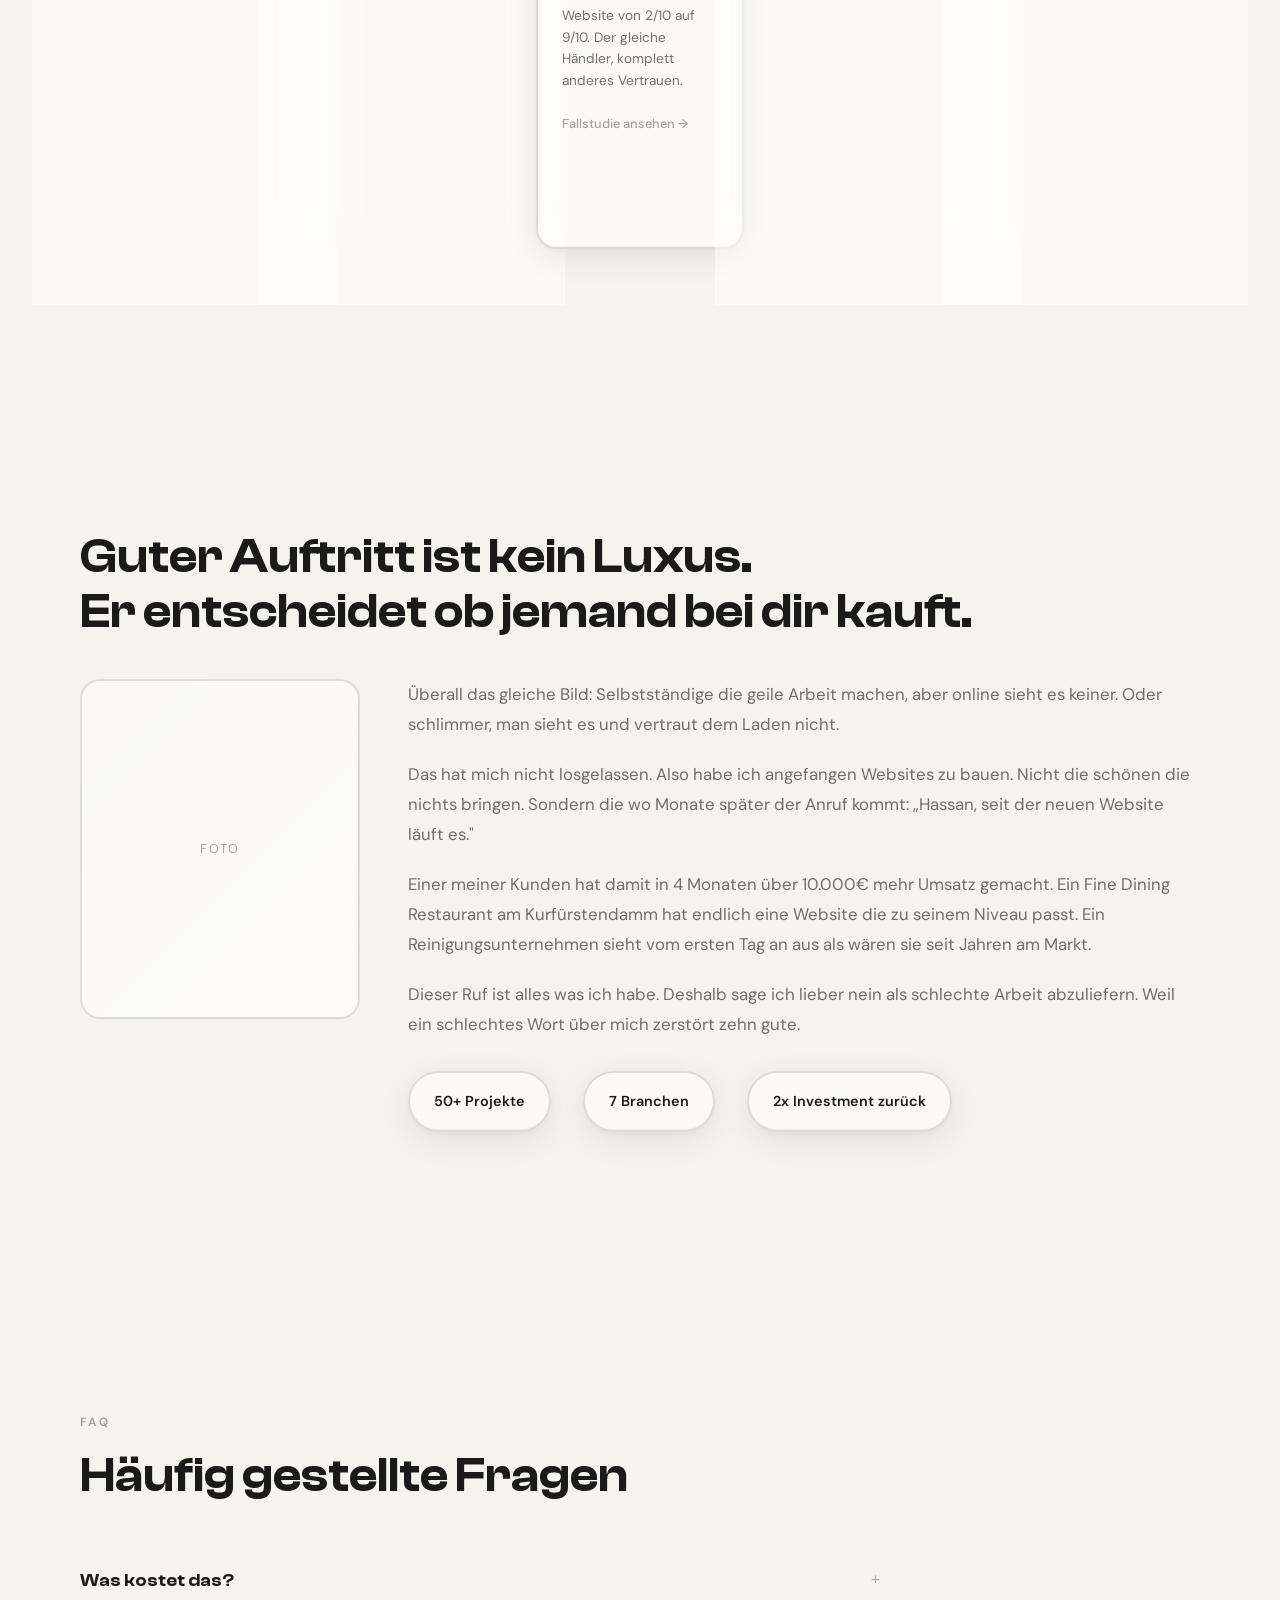
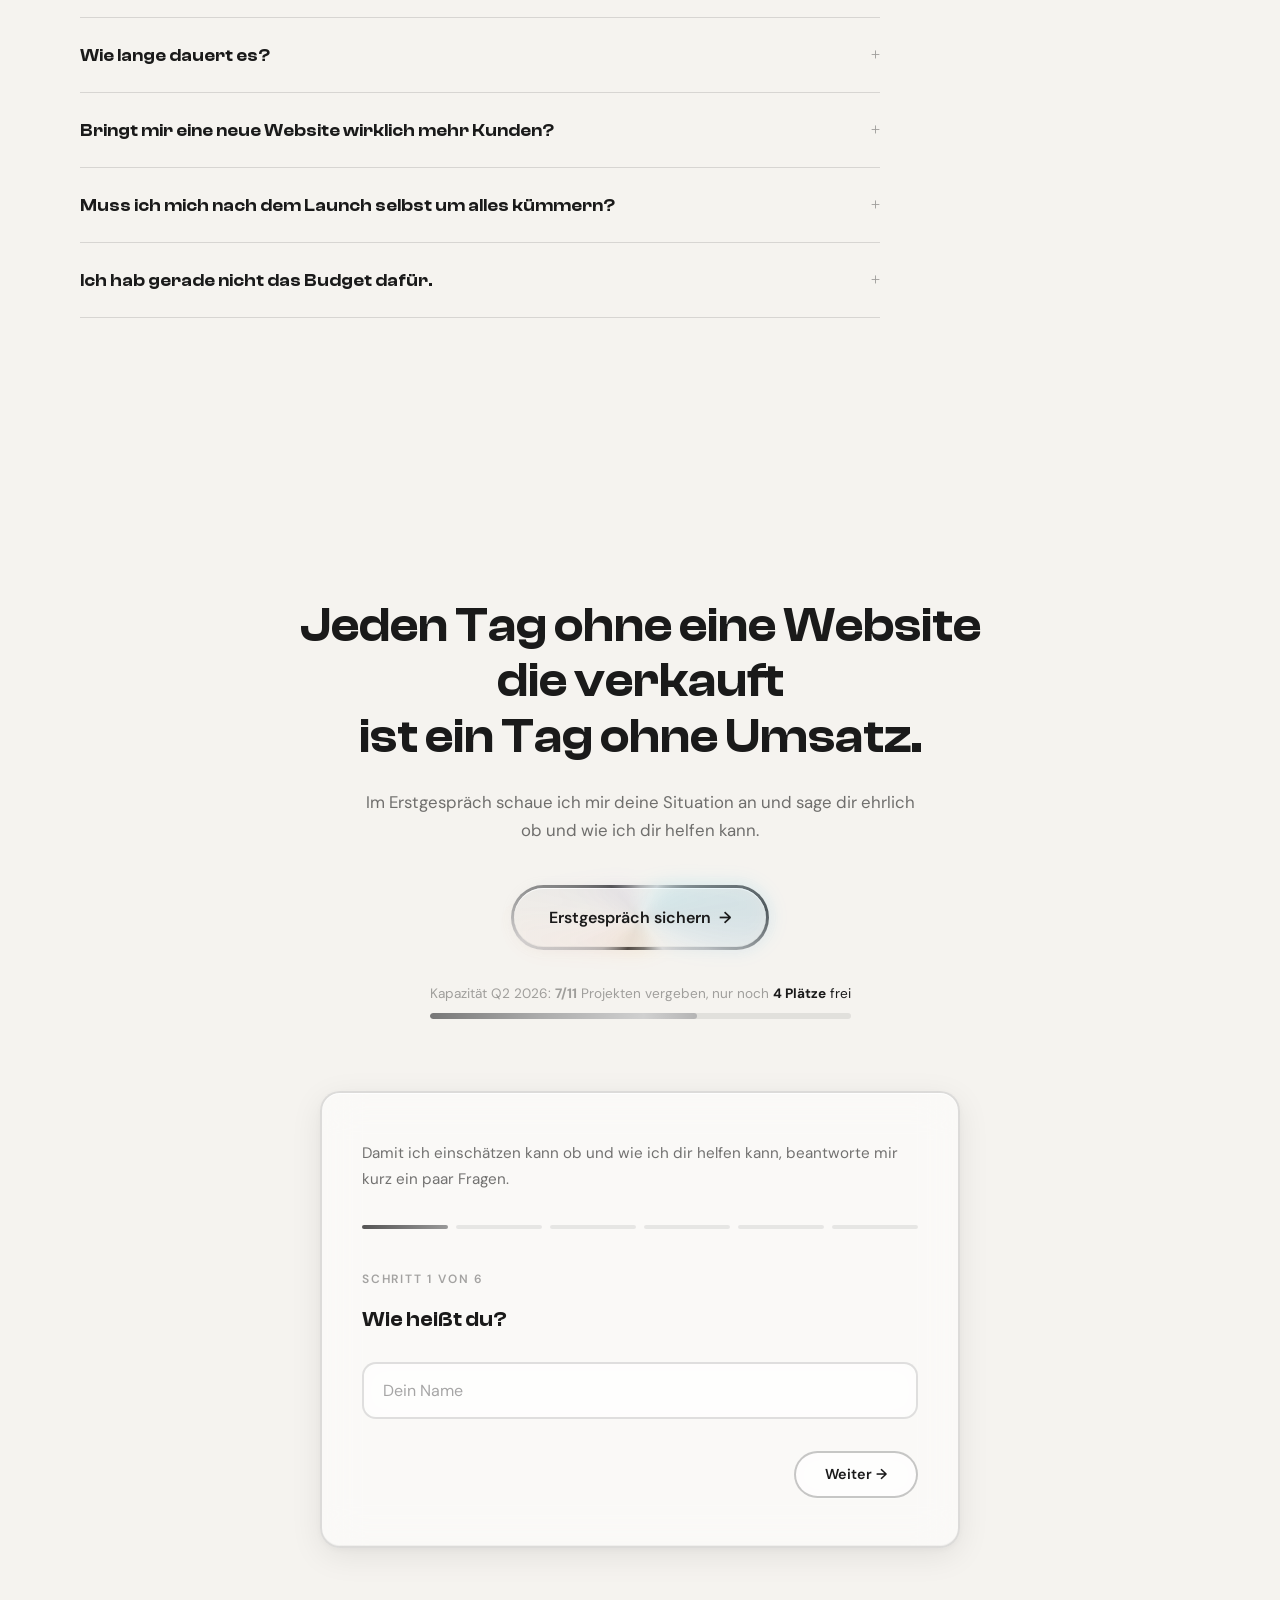
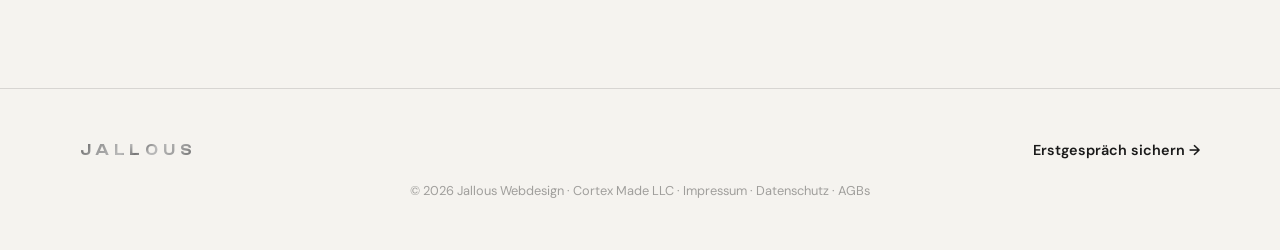
==== commit 5ac8c9be: "Add project detail pages with live website previews - Extract CSS/JS from index.html into shared.css" ====
--- a/index.html
+++ b/index.html
@@ -32,2145 +32,8 @@
 }
 </script>
 
-<style>
-/* ═══════════════════════════════════════════════
-   CLASH DISPLAY FONT
-   ═══════════════════════════════════════════════ */
-@font-face {
-  font-family: 'ClashDisplay';
-  src: url('ClashDisplay_Complete/Fonts/WEB/fonts/ClashDisplay-Variable.woff2') format('woff2');
-  font-weight: 200 700;
-  font-display: swap;
-  font-style: normal;
-}
-
-/* ═══════════════════════════════════════════════
-   LIQUID CHROME @PROPERTY (for animated conic-gradient)
-   ═══════════════════════════════════════════════ */
-@property --chrome-angle {
-  syntax: '<angle>';
-  initial-value: 0deg;
-  inherits: false;
-}
-
-@keyframes chrome-border-rotate {
-  0% { --chrome-angle: 0deg; }
-  100% { --chrome-angle: 360deg; }
-}
-
-/* ═══════════════════════════════════════════════
-   CSS CUSTOM PROPERTIES — LIGHT MODE (DEFAULT)
-   ═══════════════════════════════════════════════ */
-:root {
-  --font-display: 'ClashDisplay', sans-serif;
-  --font-body: 'DM Sans', sans-serif;
-
-  --container-max: 1200px;
-  --container-padding: clamp(20px, 5vw, 40px);
-  --section-padding: clamp(80px, 12vw, 140px);
-  --card-radius: 20px;
-  --nav-height: 72px;
-
-  --ease-out-expo: cubic-bezier(0.16, 1, 0.3, 1);
-
-  /* Light mode colors */
-  --bg-primary: #f5f3ef;
-  --bg-secondary: #eceae5;
-  --glass-bg: rgba(255,255,255,0.5);
-  --glass-bg-hover: rgba(255,255,255,0.7);
-  --glass-border: rgba(0,0,0,0.12);
-  --glass-border-strong: rgba(0,0,0,0.22);
-  --glass-shadow: rgba(0,0,0,0.06);
-  --text-primary: #1a1a1a;
-  --text-secondary: rgba(0,0,0,0.55);
-  --text-muted: rgba(0,0,0,0.35);
-  --chrome-gradient: linear-gradient(135deg, #444 0%, #888 20%, #bbb 40%, #666 50%, #bbb 60%, #888 80%, #444 100%);
-  --chrome-text-gradient: linear-gradient(135deg, #555 0%, #999 20%, #bbb 40%, #777 50%, #bbb 60%, #999 80%, #555 100%);
-  --blur-amount: 20px;
-  --card-shadow: 0 8px 32px rgba(0,0,0,0.08), 0 2px 8px rgba(0,0,0,0.04);
-  --card-shadow-hover: 0 16px 48px rgba(0,0,0,0.12), 0 4px 12px rgba(0,0,0,0.06);
-  --inset-glow: inset 0 1px 0 rgba(255,255,255,0.8), inset 0 -1px 0 rgba(0,0,0,0.04);
-  --theme-icon: "☀️";
-  --progress-bg: rgba(0,0,0,0.08);
-  --progress-fill: linear-gradient(90deg, #555, #999);
-  --faq-hover: rgba(0,0,0,0.02);
-}
-
-/* ═══════════════════════════════════════════════
-   DARK MODE
-   ═══════════════════════════════════════════════ */
-[data-theme="dark"] {
-  --bg-primary: #0a0a0a;
-  --bg-secondary: #111;
-  --glass-bg: rgba(255,255,255,0.05);
-  --glass-bg-hover: rgba(255,255,255,0.09);
-  --glass-border: rgba(255,255,255,0.1);
-  --glass-border-strong: rgba(255,255,255,0.18);
-  --glass-shadow: rgba(0,0,0,0.3);
-  --text-primary: #e8e8e8;
-  --text-secondary: rgba(255,255,255,0.5);
-  --text-muted: rgba(255,255,255,0.45);
-  --chrome-gradient: linear-gradient(135deg, #2a2a2a 0%, #555 15%, #888 25%, #ccc 35%, #fff 50%, #ccc 65%, #888 75%, #555 85%, #2a2a2a 100%);
-  --chrome-text-gradient: linear-gradient(135deg, #666 0%, #ccc 20%, #fff 40%, #999 50%, #fff 60%, #ccc 80%, #666 100%);
-  --blur-amount: 24px;
-  --card-shadow: 0 8px 32px rgba(0,0,0,0.4), 0 2px 8px rgba(0,0,0,0.2);
-  --card-shadow-hover: 0 16px 48px rgba(0,0,0,0.5), 0 4px 12px rgba(0,0,0,0.3);
-  --inset-glow: inset 0 1px 0 rgba(255,255,255,0.08), inset 0 -1px 0 rgba(0,0,0,0.2);
-  --progress-bg: rgba(255,255,255,0.08);
-  --progress-fill: linear-gradient(90deg, #888, #ddd);
-  --faq-hover: rgba(255,255,255,0.02);
-}
-
-@media (prefers-color-scheme: dark) {
-  html:not([data-theme="light"]) {
-    --bg-primary: #0a0a0a;
-    --bg-secondary: #111;
-    --glass-bg: rgba(255,255,255,0.05);
-    --glass-bg-hover: rgba(255,255,255,0.09);
-    --glass-border: rgba(255,255,255,0.1);
-    --glass-border-strong: rgba(255,255,255,0.18);
-    --glass-shadow: rgba(0,0,0,0.3);
-    --text-primary: #e8e8e8;
-    --text-secondary: rgba(255,255,255,0.5);
-    --text-muted: rgba(255,255,255,0.45);
-      --chrome-gradient: linear-gradient(135deg, #2a2a2a 0%, #555 15%, #888 25%, #ccc 35%, #fff 50%, #ccc 65%, #888 75%, #555 85%, #2a2a2a 100%);
-    --chrome-text-gradient: linear-gradient(135deg, #666 0%, #ccc 20%, #fff 40%, #999 50%, #fff 60%, #ccc 80%, #666 100%);
-    --blur-amount: 24px;
-    --card-shadow: 0 8px 32px rgba(0,0,0,0.4), 0 2px 8px rgba(0,0,0,0.2);
-    --card-shadow-hover: 0 16px 48px rgba(0,0,0,0.5), 0 4px 12px rgba(0,0,0,0.3);
-    --inset-glow: inset 0 1px 0 rgba(255,255,255,0.08), inset 0 -1px 0 rgba(0,0,0,0.2);
-    --progress-bg: rgba(255,255,255,0.08);
-    --progress-fill: linear-gradient(90deg, #888, #ddd);
-    --faq-hover: rgba(255,255,255,0.02);
-  }
-}
-
-/* ═══════════════════════════════════════════════
-   RESET & BASE
-   ═══════════════════════════════════════════════ */
-*, *::before, *::after { box-sizing: border-box; margin: 0; padding: 0; }
-
-html {
-  scroll-behavior: smooth;
-  -webkit-text-size-adjust: 100%;
-}
-
-@media (prefers-reduced-motion: reduce) {
-  html { scroll-behavior: auto; }
-  *, *::before, *::after {
-    animation-duration: 0.01ms !important;
-    animation-iteration-count: 1 !important;
-    transition-duration: 0.01ms !important;
-  }
-}
-
-body {
-  font-family: var(--font-body);
-  font-weight: 400;
-  font-size: 1rem;
-  line-height: 1.7;
-  color: var(--text-primary);
-  background: var(--bg-primary);
-  overflow-x: hidden;
-  -webkit-font-smoothing: antialiased;
-  -moz-osx-font-smoothing: grayscale;
-}
-
-/* ═══════════════════════════════════════════════
-   BACKGROUND TEXTURE — Soft 3D Organic Waves
-   ═══════════════════════════════════════════════ */
-body::before {
-  content: '';
-  position: fixed;
-  inset: 0;
-  z-index: -2;
-  background:
-    radial-gradient(ellipse 80% 60% at 20% 30%, rgba(0,180,220,0.04) 0%, transparent 70%),
-    radial-gradient(ellipse 60% 80% at 80% 70%, rgba(255,160,50,0.03) 0%, transparent 70%),
-    radial-gradient(ellipse 70% 50% at 50% 50%, rgba(180,140,255,0.02) 0%, transparent 70%);
-  pointer-events: none;
-}
-
-body::after {
-  content: '';
-  position: fixed;
-  inset: 0;
-  z-index: -1;
-  background:
-    radial-gradient(circle 600px at 30% 20%, rgba(255,255,255,0.3) 0%, transparent 60%),
-    radial-gradient(circle 400px at 70% 80%, rgba(255,255,255,0.2) 0%, transparent 60%);
-  pointer-events: none;
-}
-
-[data-theme="dark"] body::before {
-  background:
-    radial-gradient(ellipse 80% 60% at 20% 30%, rgba(0,212,255,0.06) 0%, transparent 70%),
-    radial-gradient(ellipse 60% 80% at 80% 70%, rgba(255,140,0,0.04) 0%, transparent 70%),
-    radial-gradient(ellipse 70% 50% at 50% 50%, rgba(0,255,170,0.02) 0%, transparent 70%);
-}
-
-[data-theme="dark"] body::after {
-  background:
-    radial-gradient(circle 500px at 30% 20%, rgba(255,255,255,0.01) 0%, transparent 60%),
-    radial-gradient(circle 300px at 70% 80%, rgba(255,255,255,0.008) 0%, transparent 60%);
-}
-
-/* ═══════════════════════════════════════════════
-   UTILITY CLASSES
-   ═══════════════════════════════════════════════ */
-.container {
-  max-width: var(--container-max);
-  margin: 0 auto;
-  padding: 0 var(--container-padding);
-  width: 100%;
-}
-
-.section-label {
-  font-family: var(--font-body);
-  font-size: 0.75rem;
-  font-weight: 600;
-  letter-spacing: 0.2em;
-  text-transform: uppercase;
-  color: var(--text-muted);
-  margin-bottom: 1rem;
-}
-
-.section-headline {
-  font-family: var(--font-display);
-  font-weight: 600;
-  font-size: clamp(1.8rem, 4vw, 3rem);
-  line-height: 1.15;
-  color: var(--text-primary);
-  margin-bottom: 1.5rem;
-}
-
-/* ═══════════════════════════════════════════════
-   GLASS ELEMENTS
-   ═══════════════════════════════════════════════ */
-.glass {
-  background: var(--glass-bg);
-  backdrop-filter: blur(var(--blur-amount));
-  -webkit-backdrop-filter: blur(var(--blur-amount));
-  border: 2px solid var(--glass-border);
-  border-radius: var(--card-radius);
-  box-shadow: var(--card-shadow), var(--inset-glow);
-  position: relative;
-  overflow: hidden;
-}
-
-.glass:hover {
-  background: var(--glass-bg-hover);
-  border-color: var(--glass-border-strong);
-  box-shadow: var(--card-shadow-hover), var(--inset-glow);
-}
-
-
-/* Chrome text gradient */
-.chrome-text {
-  background: var(--chrome-text-gradient);
-  -webkit-background-clip: text;
-  -webkit-text-fill-color: transparent;
-  background-clip: text;
-}
-
-/* ═══════════════════════════════════════════════
-   SCROLL ANIMATIONS
-   ═══════════════════════════════════════════════ */
-.reveal {
-  opacity: 0;
-  transform: translateY(30px);
-  transition: opacity 0.7s var(--ease-out-expo), transform 0.7s var(--ease-out-expo);
-}
-
-.reveal.visible {
-  opacity: 1;
-  transform: translateY(0);
-}
-
-.reveal-delay-1 { transition-delay: 0.1s; }
-.reveal-delay-2 { transition-delay: 0.2s; }
-.reveal-delay-3 { transition-delay: 0.3s; }
-.reveal-delay-4 { transition-delay: 0.4s; }
-.reveal-delay-5 { transition-delay: 0.5s; }
-
-/* ═══════════════════════════════════════════════
-   NAVIGATION
-   ═══════════════════════════════════════════════ */
-.nav {
-  position: fixed;
-  top: 0;
-  left: 0;
-  right: 0;
-  z-index: 1000;
-  height: var(--nav-height);
-  display: flex;
-  align-items: center;
-  transition: background 0.3s, border-color 0.3s, backdrop-filter 0.3s;
-}
-
-.nav.scrolled {
-  background: var(--glass-bg);
-  backdrop-filter: blur(var(--blur-amount));
-  -webkit-backdrop-filter: blur(var(--blur-amount));
-  border-bottom: 1px solid var(--glass-border);
-  box-shadow: 0 2px 20px var(--glass-shadow);
-}
-
-.nav-inner {
-  max-width: var(--container-max);
-  margin: 0 auto;
-  padding: 0 var(--container-padding);
-  width: 100%;
-  display: flex;
-  align-items: center;
-  justify-content: space-between;
-}
-
-.nav-logo {
-  font-family: var(--font-display);
-  font-weight: 600;
-  font-size: 1.4rem;
-  letter-spacing: 0.35em;
-  text-decoration: none;
-  flex-shrink: 0;
-  transition: transform 0.4s ease, filter 0.4s ease;
-}
-
-.nav-logo:hover {
-  transform: scale(1.05);
-}
-
-.logo-letter {
-  display: inline-block;
-  background: var(--chrome-text-gradient);
-  -webkit-background-clip: text;
-  -webkit-text-fill-color: transparent;
-  background-clip: text;
-  background-size: 200% 100%;
-  animation: letter-reveal 0.6s ease forwards, logo-shimmer 6s ease-in-out infinite;
-  opacity: 0;
-  transition: filter 0.4s ease;
-}
-
-.nav-logo:hover .logo-letter {
-  filter: contrast(1.5) brightness(0.7);
-}
-
-.logo-letter:nth-child(1) { animation-delay: 0.1s, 0s; }
-.logo-letter:nth-child(2) { animation-delay: 0.15s, 0s; }
-.logo-letter:nth-child(3) { animation-delay: 0.2s, 0s; }
-.logo-letter:nth-child(4) { animation-delay: 0.25s, 0s; }
-.logo-letter:nth-child(5) { animation-delay: 0.3s, 0s; }
-.logo-letter:nth-child(6) { animation-delay: 0.35s, 0s; }
-.logo-letter:nth-child(7) { animation-delay: 0.4s, 0s; }
-
-@keyframes letter-reveal {
-  to {
-    opacity: 1;
-  }
-}
-
-@keyframes logo-shimmer {
-  0%, 100% {
-    background-position: 0% 50%;
-  }
-  50% {
-    background-position: 100% 50%;
-  }
-}
-
-.nav-links {
-  display: flex;
-  align-items: center;
-  gap: 2rem;
-  list-style: none;
-}
-
-.nav-links a {
-  font-size: 0.875rem;
-  font-weight: 500;
-  color: var(--text-secondary);
-  text-decoration: none;
-  transition: color 0.3s;
-  white-space: nowrap;
-}
-
-.nav-links a:hover {
-  color: var(--text-primary);
-}
-
-.nav-right {
-  display: flex;
-  align-items: center;
-  gap: 1rem;
-  flex-shrink: 0;
-}
-
-/* ── Day/Night Scene Toggle ── */
-.theme-toggle {
-  position: relative;
-  width: 68px;
-  height: 34px;
-  border-radius: 999px;
-  border: 2px solid rgba(0,0,0,0.1);
-  cursor: pointer;
-  overflow: hidden;
-  padding: 0;
-  flex-shrink: 0;
-  transition: border-color 0.5s;
-}
-
-/* Track background — day sky */
-.theme-toggle .toggle-track {
-  position: absolute;
-  inset: 0;
-  border-radius: 999px;
-  background: linear-gradient(135deg, #87CEEB 0%, #a8b8d8 40%, #7b9fd4 100%);
-  transition: background 0.5s ease;
-}
-
-[data-theme="dark"] .theme-toggle .toggle-track {
-  background: linear-gradient(135deg, #1a1a2e 0%, #16213e 50%, #0f0f23 100%);
-}
-
-[data-theme="dark"] .theme-toggle {
-  border-color: rgba(255,255,255,0.1);
-}
-
-/* Clouds (day) — peeking from bottom-right */
-.theme-toggle .toggle-clouds {
-  position: absolute;
-  right: -2px;
-  bottom: -3px;
-  width: 30px;
-  height: 18px;
-  opacity: 1;
-  transition: opacity 0.4s, transform 0.4s;
-}
-
-.theme-toggle .toggle-clouds::before,
-.theme-toggle .toggle-clouds::after {
-  content: '';
-  position: absolute;
-  background: rgba(255,255,255,0.95);
-  border-radius: 999px;
-}
-
-/* Main cloud body */
-.theme-toggle .toggle-clouds::before {
-  width: 24px;
-  height: 12px;
-  bottom: 0;
-  right: 0;
-}
-
-/* Cloud bump on top */
-.theme-toggle .toggle-clouds::after {
-  width: 14px;
-  height: 11px;
-  bottom: 6px;
-  right: 6px;
-}
-
-[data-theme="dark"] .theme-toggle .toggle-clouds {
-  opacity: 0;
-  transform: translateY(6px);
-}
-
-/* Stars (night) */
-.theme-toggle .toggle-stars {
-  position: absolute;
-  left: 8px;
-  top: 50%;
-  transform: translateY(-50%);
-  width: 20px;
-  height: 20px;
-  opacity: 0;
-  transition: opacity 0.4s 0.1s;
-}
-
-.theme-toggle .toggle-stars::before,
-.theme-toggle .toggle-stars::after {
-  content: '✦';
-  position: absolute;
-  color: rgba(255,255,255,0.85);
-  font-size: 6px;
-  line-height: 1;
-  text-shadow: 0 0 4px rgba(255,255,255,0.6);
-}
-
-.theme-toggle .toggle-stars::before {
-  top: 2px;
-  left: 2px;
-  font-size: 7px;
-  text-shadow: 0 0 6px rgba(255,255,255,0.7);
-}
-
-.theme-toggle .toggle-stars::after {
-  bottom: 2px;
-  left: 10px;
-  font-size: 5px;
-}
-
-/* Extra stars */
-.theme-toggle .toggle-star-extra {
-  position: absolute;
-  width: 3px;
-  height: 3px;
-  background: rgba(255,255,255,0.7);
-  border-radius: 50%;
-  opacity: 0;
-  transition: opacity 0.4s 0.2s;
-  box-shadow: 0 0 4px 1px rgba(255,255,255,0.15);
-  left: 16px;
-  top: 6px;
-}
-
-[data-theme="dark"] .theme-toggle .toggle-stars,
-[data-theme="dark"] .theme-toggle .toggle-star-extra {
-  opacity: 1;
-}
-
-/* Knob — sun/moon */
-.theme-toggle .toggle-knob {
-  position: absolute;
-  top: 3px;
-  left: 3px;
-  width: 24px;
-  height: 24px;
-  border-radius: 50%;
-  background: radial-gradient(circle at 35% 35%,
-    #fff5c0 0%,
-    #ffdc40 20%,
-    #f5a623 50%,
-    #e87a1e 80%,
-    #d4621a 100%
-  );
-  box-shadow:
-    0 0 12px 4px rgba(255,180,40,0.5),
-    0 0 24px 8px rgba(255,140,0,0.2),
-    0 2px 4px rgba(0,0,0,0.15),
-    inset 0 -3px 6px rgba(200,80,0,0.3),
-    inset 0 2px 4px rgba(255,240,180,0.6);
-  transition: transform 0.5s cubic-bezier(0.68,-0.15,0.27,1.15),
-              background 0.4s,
-              box-shadow 0.4s;
-  z-index: 2;
-}
-
-/* Moon state */
-[data-theme="dark"] .theme-toggle .toggle-knob {
-  transform: translateX(34px);
-  background: linear-gradient(145deg, #e0e0e0 0%, #c0c0c0 50%, #a0a0a0 100%);
-  box-shadow:
-    0 0 10px 3px rgba(220,220,240,0.25),
-    0 0 20px 6px rgba(200,200,230,0.12),
-    0 2px 4px rgba(0,0,0,0.3),
-    inset 0 -2px 4px rgba(100,100,100,0.3);
-}
-
-/* Moon craters */
-.theme-toggle .toggle-crater {
-  position: absolute;
-  border-radius: 50%;
-  background: rgba(0,0,0,0.08);
-  opacity: 0;
-  transition: opacity 0.4s 0.15s;
-}
-
-.theme-toggle .toggle-crater:nth-child(1) {
-  width: 6px; height: 6px; top: 6px; right: 5px;
-}
-
-.theme-toggle .toggle-crater:nth-child(2) {
-  width: 4px; height: 4px; bottom: 5px; left: 7px;
-}
-
-.theme-toggle .toggle-crater:nth-child(3) {
-  width: 3px; height: 3px; top: 12px; left: 5px;
-}
-
-[data-theme="dark"] .theme-toggle .toggle-crater {
-  opacity: 1;
-  background: rgba(0,0,0,0.12);
-}
-
-/* ── Nav CTA — same liquid chrome, smaller ── */
-.nav-cta {
-  display: inline-flex;
-  align-items: center;
-  gap: 0.4rem;
-  padding: 0.6rem 1.4rem;
-  font-family: var(--font-body);
-  font-size: 0.85rem;
-  font-weight: 600;
-  color: var(--text-primary);
-  text-decoration: none;
-  border-radius: 999px;
-  position: relative;
-  backdrop-filter: blur(12px);
-  -webkit-backdrop-filter: blur(12px);
-  white-space: nowrap;
-  z-index: 1;
-  transition: transform 0.3s var(--ease-out-expo), box-shadow 0.3s;
-
-  border: 3px solid transparent;
-  background:
-    linear-gradient(
-      rgba(245,243,239,0.92),
-      rgba(245,243,239,0.92)
-    ) padding-box,
-    conic-gradient(
-      from var(--chrome-angle),
-      #b0b0b0 0%, #d0d0d0 8%, #8a8a8a 16%, #555 24%,
-      #c0c0c0 32%, #d8d8d8 40%, #777 48%, #4a4a4a 56%,
-      #b5b5b5 64%, #d0d0d0 72%, #888 80%, #555 88%, #b0b0b0 100%
-    ) border-box;
-  animation: chrome-border-rotate 3s linear infinite;
-  box-shadow: var(--inset-glow), 0 0 8px rgba(180,180,180, 0.06);
-}
-
-/* Prismatic glow */
-.nav-cta::before {
-  content: '';
-  position: absolute;
-  inset: -4px;
-  border-radius: 999px;
-  background: conic-gradient(
-    from var(--chrome-angle),
-    transparent 0deg, rgba(0,200,255,0.15) 50deg, transparent 140deg,
-    rgba(255,140,0,0.12) 190deg, transparent 280deg,
-    rgba(130,100,255,0.1) 330deg, transparent 360deg
-  );
-  animation: chrome-border-rotate 3s linear infinite;
-  filter: blur(6px);
-  opacity: 0.45;
-  pointer-events: none;
-  z-index: -1;
-}
-
-.nav-cta:hover {
-  transform: translateY(-1px);
-  box-shadow: var(--inset-glow), 0 0 16px rgba(200,200,200, 0.1);
-}
-
-.nav-cta:hover::before { opacity: 0.7; }
-
-[data-theme="dark"] .nav-cta {
-  background:
-    linear-gradient(
-      rgba(14,14,14,0.95),
-      rgba(14,14,14,0.95)
-    ) padding-box,
-    conic-gradient(
-      from var(--chrome-angle),
-      #222 0%, #fafafa 8%, #888 16%, #444 24%,
-      #ddd 32%, #fff 40%, #777 48%, #333 56%,
-      #ccc 64%, #fff 72%, #888 80%, #444 88%, #222 100%
-    ) border-box;
-}
-
-[data-theme="dark"] .nav-cta::before { opacity: 0.6; }
-
-/* Mobile hamburger */
-.nav-hamburger {
-  display: none;
-  background: none;
-  border: none;
-  cursor: pointer;
-  padding: 0.5rem;
-  flex-direction: column;
-  gap: 5px;
-}
-
-.nav-hamburger span {
-  display: block;
-  width: 22px;
-  height: 2px;
-  background: var(--text-primary);
-  border-radius: 2px;
-  transition: transform 0.3s, opacity 0.3s;
-}
-
-.nav-hamburger.active span:nth-child(1) {
-  transform: translateY(7px) rotate(45deg);
-}
-
-.nav-hamburger.active span:nth-child(2) {
-  opacity: 0;
-}
-
-.nav-hamburger.active span:nth-child(3) {
-  transform: translateY(-7px) rotate(-45deg);
-}
-
-@media (max-width: 768px) {
-  .nav-links {
-    position: fixed;
-    top: var(--nav-height);
-    left: 0;
-    right: 0;
-    bottom: 0;
-    background: var(--bg-primary);
-    border-top: 1px solid var(--glass-border);
-    flex-direction: column;
-    padding: 2rem 1.5rem;
-    gap: 0.5rem;
-    align-items: center;
-    justify-content: center;
-    opacity: 0;
-    pointer-events: none;
-    transition: opacity 0.3s ease;
-    z-index: 999;
-  }
-
-  .nav-links.open {
-    opacity: 1;
-    pointer-events: auto;
-  }
-
-  .nav-links a {
-    font-family: var(--font-display);
-    font-size: clamp(2rem, 8vw, 3rem);
-    font-weight: 500;
-    padding: 0.6rem 0;
-    color: var(--text-primary);
-  }
-
-  .nav-hamburger {
-    display: flex;
-  }
-
-  .nav-cta-desktop {
-    display: none;
-  }
-
-  .theme-toggle {
-    width: 56px;
-    height: 28px;
-  }
-
-  .theme-toggle .toggle-knob {
-    width: 20px;
-    height: 20px;
-    top: 2px;
-    left: 2px;
-  }
-
-  [data-theme="dark"] .theme-toggle .toggle-knob {
-    transform: translateX(28px);
-  }
-
-  .theme-toggle .toggle-clouds {
-    right: -2px;
-    bottom: -2px;
-    width: 24px;
-    height: 14px;
-  }
-
-  .theme-toggle .toggle-clouds::before {
-    width: 20px;
-    height: 10px;
-  }
-
-  .theme-toggle .toggle-clouds::after {
-    width: 11px;
-    height: 9px;
-    bottom: 5px;
-    right: 5px;
-  }
-
-  .nav-links .nav-cta-mobile {
-    display: inline-flex;
-    align-items: center;
-    gap: 0.4rem;
-    padding: 1rem 2.5rem;
-    margin-top: 1.5rem;
-    font-family: var(--font-body);
-    font-size: 1.1rem;
-    font-weight: 600;
-    color: var(--text-primary);
-    text-decoration: none;
-    border-radius: 999px;
-    border: 3px solid transparent;
-    background:
-      linear-gradient(rgba(245,243,239,0.92), rgba(245,243,239,0.92)) padding-box,
-      conic-gradient(
-        from var(--chrome-angle),
-        #b0b0b0 0%, #d0d0d0 8%, #8a8a8a 16%, #555 24%,
-        #c0c0c0 32%, #d8d8d8 40%, #777 48%, #4a4a4a 56%,
-        #b5b5b5 64%, #d0d0d0 72%, #888 80%, #555 88%, #b0b0b0 100%
-      ) border-box;
-    animation: chrome-border-rotate 3s linear infinite;
-    position: relative;
-    z-index: 1;
-  }
-
-  [data-theme="dark"] .nav-links .nav-cta-mobile {
-    background:
-      linear-gradient(rgba(14,14,14,0.95), rgba(14,14,14,0.95)) padding-box,
-      conic-gradient(
-        from var(--chrome-angle),
-        #222 0%, #fafafa 8%, #888 16%, #444 24%,
-        #ddd 32%, #fff 40%, #777 48%, #333 56%,
-        #ccc 64%, #fff 72%, #888 80%, #444 88%, #222 100%
-      ) border-box;
-  }
-}
-
-@media (min-width: 769px) {
-  .nav-cta-mobile {
-    display: none !important;
-  }
-}
-
-/* ═══════════════════════════════════════════════
-   BUTTONS
-   ═══════════════════════════════════════════════ */
-/* ── Liquid Chrome Button ──────────────────────
-   Uses padding-box/border-box trick for clean gradient border.
-   ::before = blurred prismatic glow behind the border.
-   ──────────────────────────────────────────────── */
-.btn-primary {
-  position: relative;
-  display: inline-flex;
-  align-items: center;
-  gap: 0.5rem;
-  padding: 1rem 2.2rem;
-  font-family: var(--font-body);
-  font-size: 1rem;
-  font-weight: 600;
-  color: var(--text-primary);
-  text-decoration: none;
-  border-radius: 999px;
-  cursor: pointer;
-  z-index: 1;
-  transition: transform 0.3s var(--ease-out-expo), box-shadow 0.3s;
-
-  /* Transparent border reveals the conic-gradient underneath */
-  border: 3.5px solid transparent;
-
-  /* Near-opaque inner fill hides gradient in center, border stays chrome */
-  background:
-    linear-gradient(
-      rgba(245,243,239,0.92),
-      rgba(245,243,239,0.92)
-    ) padding-box,
-    conic-gradient(
-      from var(--chrome-angle),
-      #b0b0b0 0%,
-      #d0d0d0 8%,
-      #8a8a8a 16%,
-      #555    24%,
-      #c0c0c0 32%,
-      #d8d8d8 40%,
-      #777    48%,
-      #4a4a4a 56%,
-      #b5b5b5 64%,
-      #d0d0d0 72%,
-      #888    80%,
-      #555    88%,
-      #b0b0b0 100%
-    ) border-box;
-
-  animation: chrome-border-rotate 3s linear infinite;
-
-  box-shadow:
-    var(--inset-glow),
-    0 0 12px rgba(180,180,180, 0.08),
-    0 0 4px rgba(255,255,255, 0.05);
-  backdrop-filter: blur(16px);
-  -webkit-backdrop-filter: blur(16px);
-}
-
-/* ── Prismatic glow aura ── */
-.btn-primary::before {
-  content: '';
-  position: absolute;
-  inset: -6px;
-  border-radius: 999px;
-  background: conic-gradient(
-    from var(--chrome-angle),
-    transparent 0deg,
-    rgba(0,200,255,0.2) 50deg,
-    rgba(0,160,255,0.12) 100deg,
-    transparent 140deg,
-    rgba(255,140,0,0.18) 190deg,
-    rgba(255,80,40,0.1) 240deg,
-    transparent 280deg,
-    rgba(130,100,255,0.12) 330deg,
-    transparent 360deg
-  );
-  animation: chrome-border-rotate 3s linear infinite;
-  filter: blur(10px);
-  opacity: 0.55;
-  pointer-events: none;
-  z-index: -1;
-}
-
-.btn-primary:hover {
-  transform: translateY(-2px);
-  box-shadow:
-    var(--inset-glow),
-    0 0 24px rgba(200,200,200, 0.15),
-    0 8px 30px rgba(0,0,0,0.1);
-}
-
-.btn-primary:hover::before {
-  opacity: 0.85;
-}
-
-/* ── Dark mode: more contrast in chrome ── */
-[data-theme="dark"] .btn-primary {
-  background:
-    linear-gradient(
-      rgba(14,14,14,0.95),
-      rgba(14,14,14,0.95)
-    ) padding-box,
-    conic-gradient(
-      from var(--chrome-angle),
-      #222 0%,
-      #fafafa 8%,
-      #888 16%,
-      #444 24%,
-      #ddd 32%,
-      #fff 40%,
-      #777 48%,
-      #333 56%,
-      #ccc 64%,
-      #fff 72%,
-      #888 80%,
-      #444 88%,
-      #222 100%
-    ) border-box;
-  box-shadow:
-    var(--inset-glow),
-    0 0 16px rgba(255,255,255, 0.06),
-    0 0 4px rgba(255,255,255, 0.03);
-}
-
-[data-theme="dark"] .btn-primary::before {
-  opacity: 0.7;
-}
-
-[data-theme="dark"] .btn-primary:hover {
-  box-shadow:
-    var(--inset-glow),
-    0 0 30px rgba(255,255,255, 0.12),
-    0 8px 30px rgba(0,0,0,0.3);
-}
-
-.btn-secondary {
-  display: inline-flex;
-  align-items: center;
-  gap: 0.5rem;
-  padding: 1rem 2.2rem;
-  font-family: var(--font-body);
-  font-size: 1rem;
-  font-weight: 500;
-  color: var(--text-secondary);
-  text-decoration: none;
-  border-radius: 999px;
-  border: 1.5px solid var(--glass-border);
-  background: transparent;
-  cursor: pointer;
-  transition: color 0.3s, border-color 0.3s;
-}
-
-.btn-secondary:hover {
-  color: var(--text-primary);
-  border-color: var(--glass-border-strong);
-}
-
-[data-theme="dark"] .btn-secondary {
-  border-color: rgba(255,255,255,0.35);
-  color: rgba(255,255,255,0.75);
-}
-
-[data-theme="dark"] .btn-secondary:hover {
-  border-color: rgba(255,255,255,0.5);
-  color: #fff;
-}
-
-/* ═══════════════════════════════════════════════
-   HERO SECTION
-   ═══════════════════════════════════════════════ */
-.hero {
-  min-height: 100vh;
-  display: flex;
-  flex-direction: column;
-  justify-content: center;
-  padding-top: calc(var(--nav-height) + 2rem);
-  padding-bottom: 3rem;
-}
-
-.hero-inner {
-  display: grid;
-  grid-template-columns: 1fr 1fr;
-  gap: 3rem;
-  align-items: center;
-}
-
-.hero-label {
-  font-family: var(--font-body);
-  font-size: 0.75rem;
-  font-weight: 600;
-  letter-spacing: 0.25em;
-  text-transform: uppercase;
-  color: var(--text-muted);
-  margin-bottom: 1.5rem;
-}
-
-/* Mobile trust badges — shown only on mobile, above headline */
-.hero-trust-mobile {
-  display: none;
-}
-
-@media (max-width: 480px) {
-  .hero-trust-mobile {
-    display: flex;
-    flex-direction: column;
-    gap: 0.4rem;
-    margin-bottom: 1.2rem;
-  }
-  .trust-mobile-badge {
-    font-size: 0.8rem;
-    font-weight: 600;
-    color: var(--text-primary);
-  }
-  .hero-trust-desktop {
-    display: none;
-  }
-}
-
-.hero-headline {
-  font-family: var(--font-display);
-  font-weight: 600;
-  font-size: clamp(1.8rem, 3.2vw, 3rem);
-  line-height: 1.15;
-  color: var(--text-primary);
-  margin-bottom: 1.5rem;
-}
-
-.hero-headline .chrome-line {
-  background: var(--chrome-text-gradient);
-  -webkit-background-clip: text;
-  -webkit-text-fill-color: transparent;
-  background-clip: text;
-}
-
-.hero-sub {
-  font-size: clamp(0.95rem, 1.5vw, 1.1rem);
-  font-weight: 400;
-  color: var(--text-secondary);
-  line-height: 1.7;
-  max-width: 540px;
-  margin-bottom: 2rem;
-}
-
-.hero-buttons {
-  display: flex;
-  flex-wrap: wrap;
-  gap: 1rem;
-  margin-bottom: 2.5rem;
-}
-
-.hero-trust {
-  display: flex;
-  flex-wrap: wrap;
-  gap: 1.5rem;
-  align-items: center;
-  font-size: 0.85rem;
-  color: var(--text-muted);
-  margin-bottom: 1.5rem;
-}
-
-.hero-trust span {
-  display: flex;
-  align-items: center;
-  gap: 0.4rem;
-}
-
-.trust-dot {
-  width: 5px;
-  height: 5px;
-  border-radius: 50%;
-  background: var(--text-muted);
-  flex-shrink: 0;
-}
-
-.hero-capacity {
-  display: flex;
-  align-items: center;
-  gap: 1rem;
-  font-size: 0.85rem;
-  color: var(--text-muted);
-}
-
-.capacity-urgent {
-  color: var(--text-primary);
-}
-
-.capacity-bar {
-  flex-shrink: 0;
-  width: 120px;
-  height: 6px;
-  border-radius: 999px;
-  background: var(--progress-bg);
-  overflow: hidden;
-}
-
-/* Desktop: hide mobile bar, show desktop bar */
-.capacity-bar-mobile { display: none; }
-.capacity-line1 { display: inline; }
-.capacity-line2 { display: inline; }
-
-@media (max-width: 480px) {
-  .hero-capacity {
-    display: block;
-    font-size: 0.8rem;
-  }
-  .capacity-bar-desktop { display: none; }
-  .capacity-line1 { display: block; }
-  .capacity-line2 {
-    display: flex;
-    align-items: center;
-    gap: 0.6rem;
-    width: 100%;
-  }
-  .capacity-bar-mobile {
-    display: block;
-    flex: 1;
-    height: 6px;
-    width: auto;
-  }
-  .capacity-bar-mobile .capacity-fill {
-    display: block;
-    height: 100%;
-    width: 63.6%;
-    transition: none;
-  }
-}
-
-.capacity-fill {
-  height: 100%;
-  width: 0%;
-  border-radius: 999px;
-  background: linear-gradient(90deg, #777, #aaa, #d0d0d0, #999, #bbb, #888);
-  background-size: 200% 100%;
-  animation: chrome-bar-sweep 3s ease-in-out infinite;
-  transition: width 1.8s var(--ease-out-expo) 0.6s;
-  position: relative;
-  overflow: hidden;
-}
-
-@keyframes chrome-bar-sweep {
-  0% { background-position: 200% 0; }
-  100% { background-position: -200% 0; }
-}
-
-[data-theme="dark"] .capacity-fill {
-  background: linear-gradient(90deg, #555, #999, #eee, #bbb, #ddd, #888, #555);
-  background-size: 200% 100%;
-}
-
-.capacity-fill.animated {
-  width: 63.6%;
-}
-
-/* ── Hero Visual (right side) ── */
-.hero-visual {
-  position: relative;
-  display: flex;
-  align-items: flex-end;
-  justify-content: center;
-}
-
-.hero-portrait {
-  width: 100%;
-  max-width: 420px;
-  height: auto;
-  object-fit: contain;
-  margin-top: -80px;
-}
-
-.hero-portrait {
-  -webkit-mask-image: linear-gradient(to top, transparent 0px, black 20px);
-  mask-image: linear-gradient(to top, transparent 0px, black 20px);
-}
-
-.hero-portrait-dark {
-  display: none;
-}
-[data-theme="dark"] .hero-portrait-light { display: none; }
-[data-theme="dark"] .hero-portrait-dark { display: block; }
-
-/* Desktop mockup frame */
-.mockup-desktop {
-  width: 100%;
-  aspect-ratio: 16/10;
-  border-radius: 12px;
-  border: 2px solid var(--glass-border-strong);
-  background: var(--glass-bg);
-  backdrop-filter: blur(12px);
-  -webkit-backdrop-filter: blur(12px);
-  box-shadow: var(--card-shadow);
-  overflow: hidden;
-  position: relative;
-}
-
-.mockup-desktop-topbar {
-  height: 28px;
-  background: rgba(0,0,0,0.04);
-  border-bottom: 1px solid var(--glass-border);
-  display: flex;
-  align-items: center;
-  padding: 0 12px;
-  gap: 6px;
-}
-
-[data-theme="dark"] .mockup-desktop-topbar {
-  background: rgba(255,255,255,0.04);
-}
-
-.mockup-dot {
-  width: 8px;
-  height: 8px;
-  border-radius: 50%;
-}
-
-.mockup-dot:nth-child(1) { background: #ff5f57; }
-.mockup-dot:nth-child(2) { background: #febc2e; }
-.mockup-dot:nth-child(3) { background: #28c840; }
-
-.mockup-screen {
-  width: 100%;
-  height: calc(100% - 28px);
-  background: linear-gradient(145deg, #111 0%, #1a1a2e 50%, #0d0d15 100%);
-  display: flex;
-  align-items: center;
-  justify-content: center;
-  color: rgba(255,255,255,0.15);
-  font-family: var(--font-display);
-  font-size: 1.2rem;
-  font-weight: 600;
-  letter-spacing: 0.1em;
-}
-
-/* Mobile mockup floating on top */
-.mockup-mobile {
-  position: absolute;
-  bottom: -20px;
-  right: -20px;
-  width: 120px;
-  aspect-ratio: 9/19;
-  border-radius: 16px;
-  border: 2px solid var(--glass-border-strong);
-  background: var(--glass-bg);
-  backdrop-filter: blur(12px);
-  -webkit-backdrop-filter: blur(12px);
-  box-shadow: 0 12px 40px rgba(0,0,0,0.15);
-  overflow: hidden;
-  z-index: 2;
-}
-
-.mockup-mobile-notch {
-  width: 50%;
-  height: 14px;
-  margin: 6px auto 0;
-  border-radius: 0 0 8px 8px;
-  background: rgba(0,0,0,0.08);
-}
-
-[data-theme="dark"] .mockup-mobile-notch {
-  background: rgba(255,255,255,0.06);
-}
-
-.mockup-mobile-screen {
-  width: 100%;
-  height: calc(100% - 20px);
-  background: linear-gradient(145deg, #111 0%, #1a1a2e 50%, #0d0d15 100%);
-  display: flex;
-  align-items: center;
-  justify-content: center;
-  color: rgba(255,255,255,0.12);
-  font-family: var(--font-display);
-  font-size: 0.5rem;
-  font-weight: 600;
-  letter-spacing: 0.1em;
-}
-
-/* ── Hero Marquee (mobile only) ── */
-.hero-marquee {
-  display: none; /* Hidden on desktop */
-}
-
-@media (max-width: 768px) {
-  .hero-marquee {
-    display: flex;
-    flex-direction: column;
-    gap: 10px;
-    position: absolute;
-    top: 0;
-    left: 50%;
-    transform: translateX(-50%);
-    width: 100vw;
-    bottom: 0;
-    z-index: 0;
-    overflow: hidden;
-  }
-
-  .hero-marquee::before,
-  .hero-marquee::after {
-    content: '';
-    position: absolute;
-    top: 0;
-    bottom: 0;
-    width: 40px;
-    z-index: 1;
-    pointer-events: none;
-  }
-
-  .hero-marquee::before {
-    left: 0;
-    background: linear-gradient(to right, var(--bg-primary) 0%, transparent 100%);
-  }
-
-  .hero-marquee::after {
-    right: 0;
-    background: linear-gradient(to left, var(--bg-primary) 0%, transparent 100%);
-  }
-
-  .hero-visual {
-    overflow: visible;
-    min-height: 320px;
-  }
-
-  .hero-portrait {
-    position: relative;
-    z-index: 2;
-  }
-
-  .marquee-row {
-    overflow: hidden;
-    display: flex;
-    align-items: center;
-  }
-
-  .marquee-track {
-    display: flex;
-    gap: 10px;
-    width: max-content;
-  }
-
-  .marquee-left .marquee-track {
-    animation: marqueeLeft 30s linear infinite;
-  }
-
-  .marquee-right .marquee-track {
-    animation: marqueeRight 30s linear infinite;
-  }
-
-  .marquee-track img {
-    width: 200px;
-    height: auto;
-    border-radius: 8px;
-    flex-shrink: 0;
-    object-fit: cover;
-    aspect-ratio: 16/9;
-  }
-
-  @keyframes marqueeLeft {
-    0% { transform: translateX(0); }
-    100% { transform: translateX(-50%); }
-  }
-
-  @keyframes marqueeRight {
-    0% { transform: translateX(-50%); }
-    100% { transform: translateX(0); }
-  }
-}
-
-/* Mobile: stack hero columns */
-@media (max-width: 768px) {
-  .hero-inner {
-    grid-template-columns: 1fr;
-    gap: 2.5rem;
-  }
-
-  .hero-visual {
-    order: -1;
-    max-width: 360px;
-    margin: 0 auto;
-  }
-
-  .hero-portrait {
-    margin-top: 0;
-    max-width: 294px;
-  }
-
-  .hero-headline {
-    font-size: clamp(1.6rem, 5.5vw, 2.2rem);
-  }
-}
-
-@media (max-width: 480px) {
-  .hero-inner {
-    gap: 0.4rem;
-  }
-}
-
-/* ═══════════════════════════════════════════════
-   SYSTEM SECTION (3 REASONS)
-   ═══════════════════════════════════════════════ */
-.system-section {
-  padding: var(--section-padding) 0;
-}
-
-.system-grid {
-  display: grid;
-  grid-template-columns: repeat(3, 1fr);
-  gap: 1.5rem;
-  margin-top: 3rem;
-}
-
-.system-card {
-  padding: 2.5rem 2rem;
-  transition: transform 0.3s var(--ease-out-expo), background 0.3s, border-color 0.3s, box-shadow 0.3s;
-}
-
-.system-card:hover {
-  transform: translateY(-4px);
-}
-
-.system-card .card-number {
-  font-family: var(--font-display);
-  font-size: 0.8rem;
-  font-weight: 600;
-  letter-spacing: 0.15em;
-  color: var(--text-muted);
-  margin-bottom: 1rem;
-}
-
-.system-card h3 {
-  font-family: var(--font-display);
-  font-weight: 600;
-  font-size: 1.25rem;
-  line-height: 1.3;
-  color: var(--text-primary);
-  margin-bottom: 1rem;
-}
-
-.system-card p {
-  font-size: 0.95rem;
-  line-height: 1.7;
-  color: var(--text-secondary);
-}
-
-@media (max-width: 768px) {
-  .system-grid {
-    grid-template-columns: 1fr;
-    gap: 1rem;
-  }
-}
-
-@media (min-width: 769px) and (max-width: 1024px) {
-  .system-grid {
-    grid-template-columns: repeat(2, 1fr);
-  }
-}
-
-/* ═══════════════════════════════════════════════
-   PORTFOLIO SECTION
-   ═══════════════════════════════════════════════ */
-.portfolio-section {
-  padding: var(--section-padding) 0;
-}
-
-.portfolio-featured {
-  display: grid;
-  grid-template-columns: 1fr;
-  gap: 2rem;
-  margin-top: 3rem;
-}
-
-.featured-card {
-  padding: 0;
-  overflow: hidden;
-  transition: transform 0.3s var(--ease-out-expo), box-shadow 0.3s;
-}
-
-.featured-card:hover {
-  transform: translateY(-4px);
-}
-
-.featured-image {
-  height: 280px;
-  position: relative;
-  overflow: hidden;
-}
-
-.featured-image-bellucci {
-  background: linear-gradient(135deg, #1a1a2e 0%, #16213e 30%, #0f3460 60%, #533483 100%);
-}
-
-.featured-image-elsalam {
-  background: linear-gradient(135deg, #0d1117 0%, #161b22 30%, #1f6feb33 60%, #238636 100%);
-}
-
-.featured-image .image-label {
-  position: absolute;
-  bottom: 1rem;
-  left: 1.5rem;
-  font-size: 0.7rem;
-  font-weight: 600;
-  letter-spacing: 0.15em;
-  color: rgba(255,255,255,0.5);
-  text-transform: uppercase;
-}
-
-.featured-content {
-  padding: 2rem 2.5rem 2.5rem;
-}
-
-.featured-content h3 {
-  font-family: var(--font-display);
-  font-weight: 600;
-  font-size: 1.5rem;
-  color: var(--text-primary);
-  margin-bottom: 0.3rem;
-}
-
-.featured-content .featured-subtitle {
-  font-size: 0.9rem;
-  color: var(--text-muted);
-  margin-bottom: 1.2rem;
-}
-
-.featured-detail {
-  margin-bottom: 1rem;
-}
-
-.featured-detail strong {
-  font-weight: 600;
-  color: var(--text-primary);
-  display: block;
-  margin-bottom: 0.3rem;
-  font-size: 0.9rem;
-}
-
-.featured-detail p {
-  font-size: 0.9rem;
-  color: var(--text-secondary);
-  line-height: 1.6;
-}
-
-.featured-result {
-  display: inline-block;
-  padding: 0.5rem 1.2rem;
-  border-radius: 999px;
-  font-size: 0.85rem;
-  font-weight: 600;
-  margin-top: 0.5rem;
-  background: var(--glass-bg);
-  border: 1.5px solid var(--glass-border);
-}
-
-.featured-result .chrome-text {
-  font-weight: 700;
-}
-
-@media (min-width: 769px) {
-  .portfolio-featured {
-    grid-template-columns: repeat(2, 1fr);
-  }
-}
-
-/* Smaller portfolio cards */
-.portfolio-grid {
-  display: grid;
-  grid-template-columns: repeat(auto-fit, minmax(220px, 1fr));
-  gap: 1.2rem;
-  margin-top: 2rem;
-}
-
-.portfolio-card {
-  padding: 1.8rem 1.5rem;
-  transition: transform 0.3s var(--ease-out-expo), background 0.3s, border-color 0.3s, box-shadow 0.3s;
-}
-
-.portfolio-card:hover {
-  transform: translateY(-3px);
-}
-
-.portfolio-card h4 {
-  font-family: var(--font-display);
-  font-weight: 600;
-  font-size: 1.05rem;
-  color: var(--text-primary);
-  margin-bottom: 0.5rem;
-}
-
-.portfolio-card p {
-  font-size: 0.85rem;
-  color: var(--text-secondary);
-  line-height: 1.6;
-  margin-bottom: 0.8rem;
-}
-
-.portfolio-card .portfolio-link {
-  font-size: 0.8rem;
-  color: var(--text-muted);
-  text-decoration: none;
-  font-weight: 500;
-  transition: color 0.3s;
-}
-
-.portfolio-card .portfolio-link:hover {
-  color: var(--text-primary);
-}
-
-/* ═══════════════════════════════════════════════
-   ABOUT SECTION
-   ═══════════════════════════════════════════════ */
-.about-section {
-  padding: var(--section-padding) 0;
-}
-
-.about-layout {
-  display: grid;
-  grid-template-columns: 280px 1fr;
-  gap: 3rem;
-  align-items: start;
-  margin-top: 2.5rem;
-}
-
-.about-photo {
-  width: 280px;
-  height: 340px;
-  border-radius: var(--card-radius);
-  background: linear-gradient(135deg, var(--glass-bg), var(--glass-bg-hover));
-  border: 2px solid var(--glass-border);
-  display: flex;
-  align-items: center;
-  justify-content: center;
-  color: var(--text-muted);
-  font-size: 0.8rem;
-  letter-spacing: 0.1em;
-  text-transform: uppercase;
-}
-
-.about-text p {
-  font-size: 1.05rem;
-  color: var(--text-secondary);
-  line-height: 1.8;
-  margin-bottom: 1.2rem;
-}
-
-.about-stats {
-  display: flex;
-  gap: 2rem;
-  margin-top: 2rem;
-  flex-wrap: wrap;
-}
-
-.about-stat {
-  padding: 1rem 1.5rem;
-  border-radius: 999px;
-  font-size: 0.9rem;
-  font-weight: 600;
-  color: var(--text-primary);
-}
-
-@media (max-width: 768px) {
-  .about-layout {
-    grid-template-columns: 1fr;
-    gap: 2rem;
-  }
-
-  .about-photo {
-    width: 100%;
-    max-width: 280px;
-    height: 300px;
-    margin: 0 auto;
-  }
-
-  .about-stats {
-    gap: 0.8rem;
-  }
-
-  .about-stat {
-    padding: 0.8rem 1.2rem;
-    font-size: 0.8rem;
-  }
-}
-
-/* ═══════════════════════════════════════════════
-   FAQ SECTION
-   ═══════════════════════════════════════════════ */
-.faq-section {
-  padding: var(--section-padding) 0;
-}
-
-.faq-list {
-  margin-top: 2.5rem;
-  max-width: 800px;
-}
-
-.faq-item {
-  border-bottom: 1px solid var(--glass-border);
-}
-
-.faq-question {
-  width: 100%;
-  display: flex;
-  align-items: center;
-  justify-content: space-between;
-  padding: 1.5rem 0;
-  background: none;
-  border: none;
-  cursor: pointer;
-  font-family: var(--font-display);
-  font-weight: 600;
-  font-size: 1.1rem;
-  color: var(--text-primary);
-  text-align: left;
-  transition: color 0.3s;
-  gap: 1rem;
-}
-
-.faq-question:hover {
-  color: var(--text-secondary);
-}
-
-.faq-icon {
-  font-size: 1.3rem;
-  font-weight: 300;
-  transition: transform 0.3s var(--ease-out-expo);
-  flex-shrink: 0;
-  color: var(--text-muted);
-}
-
-.faq-item.active .faq-icon {
-  transform: rotate(45deg);
-}
-
-.faq-answer {
-  max-height: 0;
-  overflow: hidden;
-  transition: max-height 0.4s var(--ease-out-expo), padding 0.3s;
-}
-
-.faq-answer-inner {
-  padding: 0 0 1.5rem;
-  font-size: 0.95rem;
-  color: var(--text-secondary);
-  line-height: 1.7;
-}
-
-.faq-item.active .faq-answer {
-  max-height: 300px;
-}
-
-/* ═══════════════════════════════════════════════
-   FINAL CTA SECTION
-   ═══════════════════════════════════════════════ */
-.final-cta-section {
-  padding: var(--section-padding) 0;
-  text-align: center;
-}
-
-.final-cta-section .section-headline {
-  max-width: 700px;
-  margin-left: auto;
-  margin-right: auto;
-}
-
-.final-cta-sub {
-  font-size: 1.05rem;
-  color: var(--text-secondary);
-  max-width: 560px;
-  margin: 0 auto 2.5rem;
-  line-height: 1.7;
-}
-
-.final-capacity {
-  margin: 2rem auto 0;
-  max-width: 400px;
-}
-
-.final-capacity-text {
-  font-size: 0.85rem;
-  color: var(--text-muted);
-  margin-bottom: 0.5rem;
-}
-
-/* ═══════════════════════════════════════════════
-   BEWERBUNGSFORMULAR (APPLICATION FORM)
-   ═══════════════════════════════════════════════ */
-.form-section {
-  padding: var(--section-padding) 0;
-}
-
-.form-wrapper {
-  max-width: 640px;
-  margin: 0 auto;
-  margin-top: 2rem;
-}
-
-.form-glass {
-  padding: 3rem 2.5rem;
-}
-
-.form-intro {
-  font-size: 0.95rem;
-  color: var(--text-secondary);
-  line-height: 1.7;
-  margin-bottom: 2rem;
-}
-
-/* Step indicators */
-.form-steps-indicator {
-  display: flex;
-  gap: 0.5rem;
-  margin-bottom: 2.5rem;
-}
-
-.step-dot {
-  width: 100%;
-  height: 4px;
-  border-radius: 999px;
-  background: var(--progress-bg);
-  transition: background 0.4s;
-}
-
-.step-dot.active {
-  background: var(--progress-fill);
-}
-
-.step-dot.completed {
-  background: var(--text-muted);
-}
-
-/* Form steps */
-.form-step {
-  display: none;
-  animation: fadeInStep 0.4s var(--ease-out-expo);
-}
-
-.form-step.active {
-  display: block;
-}
-
-@keyframes fadeInStep {
-  from { opacity: 0; transform: translateY(10px); }
-  to { opacity: 1; transform: translateY(0); }
-}
-
-.form-step-label {
-  font-size: 0.75rem;
-  font-weight: 600;
-  letter-spacing: 0.15em;
-  text-transform: uppercase;
-  color: var(--text-muted);
-  margin-bottom: 0.8rem;
-}
-
-.form-step h3 {
-  font-family: var(--font-display);
-  font-weight: 600;
-  font-size: 1.3rem;
-  color: var(--text-primary);
-  margin-bottom: 1.5rem;
-}
-
-.form-input {
-  width: 100%;
-  padding: 1rem 1.2rem;
-  font-family: var(--font-body);
-  font-size: 1rem;
-  color: var(--text-primary);
-  background: var(--glass-bg);
-  backdrop-filter: blur(12px);
-  -webkit-backdrop-filter: blur(12px);
-  border: 2px solid var(--glass-border);
-  border-radius: 14px;
-  outline: none;
-  transition: border-color 0.3s;
-}
-
-.form-input:focus {
-  border-color: var(--glass-border-strong);
-}
-
-.form-input::placeholder {
-  color: var(--text-muted);
-}
-
-textarea.form-input {
-  resize: vertical;
-  min-height: 120px;
-}
-
-select.form-input {
-  appearance: none;
-  background-image: url("data:image/svg+xml,%3Csvg xmlns='http://www.w3.org/2000/svg' width='12' height='8' fill='none'%3E%3Cpath d='M1 1.5l5 5 5-5' stroke='%23888' stroke-width='1.5' stroke-linecap='round' stroke-linejoin='round'/%3E%3C/svg%3E");
-  background-repeat: no-repeat;
-  background-position: right 1.2rem center;
-  padding-right: 2.5rem;
-}
-
-/* Radio/option buttons for form */
-.form-options {
-  display: flex;
-  flex-direction: column;
-  gap: 0.7rem;
-}
-
-.form-option {
-  padding: 0.9rem 1.2rem;
-  border-radius: 14px;
-  border: 2px solid var(--glass-border);
-  background: var(--glass-bg);
-  backdrop-filter: blur(12px);
-  -webkit-backdrop-filter: blur(12px);
-  cursor: pointer;
-  font-size: 0.95rem;
-  color: var(--text-secondary);
-  transition: border-color 0.3s, color 0.3s, background 0.3s;
-  user-select: none;
-}
-
-.form-option:hover,
-.form-option.selected {
-  border-color: var(--glass-border-strong);
-  color: var(--text-primary);
-  background: var(--glass-bg-hover);
-}
-
-.form-option input {
-  display: none;
-}
-
-.form-row {
-  display: grid;
-  grid-template-columns: 1fr 1fr;
-  gap: 1rem;
-  margin-bottom: 1rem;
-}
-
-@media (max-width: 768px) {
-  .btn-arrow { display: none; }
-}
-
-@media (max-width: 480px) {
-  .form-row {
-    grid-template-columns: 1fr;
-  }
-}
-
-.form-nav {
-  display: flex;
-  justify-content: space-between;
-  align-items: center;
-  margin-top: 2rem;
-  gap: 1rem;
-}
-
-.form-back {
-  padding: 0.8rem 1.5rem;
-  font-family: var(--font-body);
-  font-size: 0.9rem;
-  font-weight: 500;
-  color: var(--text-muted);
-  background: none;
-  border: none;
-  cursor: pointer;
-  transition: color 0.3s;
-  border-radius: 999px;
-}
-
-.form-back:hover {
-  color: var(--text-primary);
-}
-
-.form-next {
-  padding: 0.8rem 1.8rem;
-  font-family: var(--font-body);
-  font-size: 0.9rem;
-  font-weight: 600;
-  color: var(--text-primary);
-  background: var(--glass-bg);
-  backdrop-filter: blur(12px);
-  -webkit-backdrop-filter: blur(12px);
-  border: 2px solid var(--glass-border-strong);
-  border-radius: 999px;
-  cursor: pointer;
-  transition: background 0.3s, border-color 0.3s, transform 0.3s;
-  position: relative;
-  overflow: hidden;
-}
-
-.form-next:hover {
-  background: var(--glass-bg-hover);
-  transform: translateY(-1px);
-}
-
-/* Website URL conditional field */
-.conditional-field {
-  display: none;
-  margin-top: 1rem;
-}
-
-.conditional-field.visible {
-  display: block;
-}
-
-/* Form success */
-.form-success {
-  display: none;
-  text-align: center;
-  padding: 2rem 0;
-}
-
-.form-success.active {
-  display: block;
-}
-
-.form-success h3 {
-  font-family: var(--font-display);
-  font-weight: 600;
-  font-size: 1.5rem;
-  color: var(--text-primary);
-  margin-bottom: 1rem;
-}
-
-.form-success p {
-  font-size: 1rem;
-  color: var(--text-secondary);
-  line-height: 1.7;
-}
-
-/* ═══════════════════════════════════════════════
-   FOOTER
-   ═══════════════════════════════════════════════ */
-.footer {
-  padding: 3rem 0;
-  border-top: 1px solid var(--glass-border);
-}
-
-.footer-inner {
-  display: flex;
-  justify-content: space-between;
-  align-items: center;
-  flex-wrap: wrap;
-  gap: 1.5rem;
-}
-
-.footer-logo {
-  font-family: var(--font-display);
-  font-weight: 600;
-  font-size: 1rem;
-  letter-spacing: 0.3em;
-  background: var(--chrome-text-gradient);
-  -webkit-background-clip: text;
-  -webkit-text-fill-color: transparent;
-  background-clip: text;
-  text-decoration: none;
-}
-
-.footer-cta {
-  font-size: 0.9rem;
-  font-weight: 600;
-  color: var(--text-primary);
-  text-decoration: none;
-  transition: color 0.3s;
-}
-
-.footer-cta:hover {
-  color: var(--text-secondary);
-}
-
-.footer-legal {
-  width: 100%;
-  text-align: center;
-  font-size: 0.8rem;
-  color: var(--text-muted);
-  margin-top: 1rem;
-}
-
-.footer-legal a {
-  color: var(--text-muted);
-  text-decoration: none;
-  transition: color 0.3s;
-}
-
-.footer-legal a:hover {
-  color: var(--text-secondary);
-}
-
-/* ═══════════════════════════════════════════════
-   RESPONSIVE REFINEMENTS
-   ═══════════════════════════════════════════════ */
-@media (max-width: 480px) {
-  .hero-headline {
-    font-size: clamp(1.5rem, 7vw, 2rem);
-  }
-
-  .hero-buttons {
-    flex-direction: column;
-  }
-
-  .btn-primary,
-  .btn-secondary {
-    width: 100%;
-    justify-content: center;
-    padding: 0.85rem 1.5rem;
-    font-size: 0.9rem;
-  }
-
-  .hero-trust {
-    flex-direction: column;
-    gap: 0.5rem;
-    align-items: flex-start;
-  }
-
-  .trust-dot {
-    display: none;
-  }
-
-  .form-glass {
-    padding: 2rem 1.5rem;
-  }
-}
-
-@media (max-width: 768px) {
-  .hero {
-    padding-top: calc(var(--nav-height) + 1rem);
-    min-height: auto;
-    padding-bottom: 4rem;
-  }
-
-  .section-headline {
-    font-size: clamp(1.5rem, 5vw, 2.2rem);
-  }
-
-  .featured-image {
-    height: 200px;
-  }
-
-  .featured-content {
-    padding: 1.5rem;
-  }
-}
-
-@media (min-width: 1024px) {
-  .portfolio-grid {
-    grid-template-columns: repeat(5, 1fr);
-  }
-}
-
-</style>
+<link rel="stylesheet" href="css/shared.css">
+<link rel="stylesheet" href="css/home.css">
 </head>
 
 <body>
@@ -2325,11 +188,6 @@
     </div>
 
     <!-- Full width under grid -->
-    <div class="hero-trust hero-trust-desktop reveal reveal-delay-4">
-      <span>50+ Projekte umgesetzt</span>
-      <span class="trust-dot"></span>
-      <span>Kunden verdoppeln ihr Investment in den ersten Monaten</span>
-    </div>
 
     <div class="hero-capacity reveal reveal-delay-5">
       <span class="capacity-line1">Kapazität Q2 2026: <strong>7/11</strong> Projekten vergeben, nur noch</span>
@@ -2384,9 +242,9 @@
 
     <!-- Featured projects -->
     <div class="portfolio-featured">
-      <div class="featured-card glass reveal reveal-delay-1">
-        <div class="featured-image featured-image-bellucci">
-          <span class="image-label">Desktop & Mobile Mockup</span>
+      <a href="projekte/bellucci.html" class="featured-card glass reveal reveal-delay-1">
+        <div class="featured-image">
+          <img src="projects/projekt-01.webp" alt="Bellucci Website" loading="lazy">
         </div>
         <div class="featured-content">
           <h3>Bellucci</h3>
@@ -2404,12 +262,13 @@
             <strong>Ergebnis</strong>
             <p>10-40k€ Umsatz über Feiertage via Google Ads dank der neuen Webpräsenz.</p>
           </div>
-        </div>
-      </div>
-
-      <div class="featured-card glass reveal reveal-delay-2">
-        <div class="featured-image featured-image-elsalam">
-          <span class="image-label">Umsatz-Chart + Mockup</span>
+          <span class="portfolio-link">Fallstudie lesen →</span>
+        </div>
+      </a>
+
+      <a href="projekte/el-salam.html" class="featured-card glass reveal reveal-delay-2">
+        <div class="featured-image">
+          <img src="projects/projekt-04.webp" alt="El-Salam Website" loading="lazy">
         </div>
         <div class="featured-content">
           <h3>El-Salam</h3>
@@ -2426,41 +285,57 @@
           <div class="featured-result">
             <span class="chrome-text">+3.874% Wachstum</span> 10.000€+ Umsatz in 4 Monaten. 211 Bestellungen. Ohne einen Cent in Werbung.
           </div>
-        </div>
-      </div>
+          <span class="portfolio-link">Fallstudie lesen →</span>
+        </div>
+      </a>
     </div>
 
     <!-- Smaller cards -->
     <div class="portfolio-grid">
-      <div class="portfolio-card glass reveal">
-        <h4>Staubflüsterer</h4>
-        <p>Reinigungsfirma. Frisch gegründet. Null Kunden, null Vertrauen. Die Website sieht aus als wären sie seit Jahren erfolgreich am Markt. 5/5 Sterne, professioneller Auftritt vom ersten Tag.</p>
-        <a href="https://staubflüsterer.de" target="_blank" rel="noopener" class="portfolio-link">staubflüsterer.de →</a>
-      </div>
-
-      <div class="portfolio-card glass reveal reveal-delay-1">
-        <h4>Stage-Code</h4>
-        <p>Eventfirma. Alte Website hat Kunden verjagt. Komplett neues Branding und Website. Jetzt sieht man sofort: die wissen was sie tun.</p>
-        <a href="https://stage-code.com" target="_blank" rel="noopener" class="portfolio-link">stage-code.com →</a>
-      </div>
-
-      <div class="portfolio-card glass reveal reveal-delay-2">
-        <h4>MSD Autowelt</h4>
-        <p>EU Autohändler. Website von 2/10 auf 9/10. Der gleiche Händler, komplett anderes Vertrauen.</p>
-        <a href="https://msdautowelt.com" target="_blank" rel="noopener" class="portfolio-link">msdautowelt.com →</a>
-      </div>
-
-      <div class="portfolio-card glass reveal reveal-delay-3">
-        <h4>Shatleh</h4>
-        <p>B2B Bestell-Webapp. Orientalischer Lebensmittel-Großhandel. Komplettes Bestellsystem für Supermärkte, Kiosks und Gastronomie.</p>
-        <a href="https://shatleh.de" target="_blank" rel="noopener" class="portfolio-link">shatleh.de →</a>
-      </div>
-
-      <div class="portfolio-card glass reveal reveal-delay-4">
-        <h4>Vitara Skin</h4>
-        <p>Beauty E-Commerce. Premium Shopify Shop für eine Beauty Brand. Vergleichbare Shops in der Nische machen 200-400k€ monatlich. Frisch live.</p>
-        <a href="https://vitaraskin.com" target="_blank" rel="noopener" class="portfolio-link">vitaraskin.com →</a>
-      </div>
+      <a href="projekte/staubfluesterer.html" class="portfolio-card glass reveal">
+        <img src="projects/projekt-02.webp" alt="Staubflüsterer Website" loading="lazy">
+        <div>
+          <h4>Staubflüsterer</h4>
+          <p>Reinigungsfirma. Frisch gegründet. Null Kunden, null Vertrauen. Die Website sieht aus als wären sie seit Jahren erfolgreich am Markt. 5/5 Sterne, professioneller Auftritt vom ersten Tag.</p>
+          <span class="portfolio-link">Fallstudie ansehen →</span>
+        </div>
+      </a>
+
+      <a href="projekte/stage-code.html" class="portfolio-card glass reveal reveal-delay-1">
+        <img src="projects/projekt-07.webp" alt="Stage-Code Website" loading="lazy">
+        <div>
+          <h4>Stage-Code</h4>
+          <p>Eventfirma. Alte Website hat Kunden verjagt. Komplett neues Branding und Website. Jetzt sieht man sofort: die wissen was sie tun.</p>
+          <span class="portfolio-link">Fallstudie ansehen →</span>
+        </div>
+      </a>
+
+      <a href="projekte/msd-autowelt.html" class="portfolio-card glass reveal reveal-delay-2">
+        <img src="projects/projekt-06.webp" alt="MSD Autowelt Website" loading="lazy">
+        <div>
+          <h4>MSD Autowelt</h4>
+          <p>EU Autohändler. Website von 2/10 auf 9/10. Der gleiche Händler, komplett anderes Vertrauen.</p>
+          <span class="portfolio-link">Fallstudie ansehen →</span>
+        </div>
+      </a>
+
+      <a href="projekte/shatleh.html" class="portfolio-card glass reveal reveal-delay-3">
+        <img src="projects/projekt-08.webp" alt="Shatleh Website" loading="lazy">
+        <div>
+          <h4>Shatleh</h4>
+          <p>B2B Bestell-Webapp. Orientalischer Lebensmittel-Großhandel. Komplettes Bestellsystem für Supermärkte, Kiosks und Gastronomie.</p>
+          <span class="portfolio-link">Fallstudie ansehen →</span>
+        </div>
+      </a>
+
+      <a href="projekte/vitara-skin.html" class="portfolio-card glass reveal reveal-delay-4">
+        <img src="projects/projekt-03.webp" alt="Vitara Skin Website" loading="lazy">
+        <div>
+          <h4>Vitara Skin</h4>
+          <p>Beauty E-Commerce. Premium Shopify Shop für eine Beauty Brand. Vergleichbare Shops in der Nische machen 200-400k€ monatlich. Frisch live.</p>
+          <span class="portfolio-link">Fallstudie ansehen →</span>
+        </div>
+      </a>
     </div>
   </div>
 </section>
@@ -2569,8 +444,12 @@
       <a href="#bewerbung" class="btn-primary">Erstgespräch sichern <span class="btn-arrow">→</span></a>
     </div>
     <div class="final-capacity reveal reveal-delay-3">
-      <div class="final-capacity-text">Kapazität Q2 2026: 7/11 Projekten vergeben</div>
-      <div class="capacity-bar">
+      <span class="capacity-line1">Kapazität Q2 2026: <strong>7/11</strong> Projekten vergeben, nur noch</span>
+      <span class="capacity-line2">
+        <span class="capacity-urgent"><strong>4 Plätze</strong> frei</span>
+        <span class="capacity-bar capacity-bar-mobile"><span class="capacity-fill"></span></span>
+      </span>
+      <div class="capacity-bar capacity-bar-desktop">
         <div class="capacity-fill"></div>
       </div>
     </div>
@@ -2753,102 +632,13 @@
 <!-- ═══════════════════════════════════════════════
      JAVASCRIPT
      ═══════════════════════════════════════════════ -->
+<script src="js/shared.js"></script>
 <script>
-/* ─── Theme Toggle ─── */
-(function() {
-  const html = document.documentElement;
-  const toggle = document.getElementById('themeToggle');
-  const stored = localStorage.getItem('theme');
-
-  if (stored) {
-    html.setAttribute('data-theme', stored);
-  } else if (window.matchMedia('(prefers-color-scheme: dark)').matches) {
-    html.setAttribute('data-theme', 'dark');
-  }
-
-  toggle.addEventListener('click', function() {
-    const current = html.getAttribute('data-theme');
-    const next = current === 'dark' ? 'light' : 'dark';
-    html.setAttribute('data-theme', next);
-    localStorage.setItem('theme', next);
-  });
-})();
-
-/* ─── Nav scroll effect ─── */
-(function() {
-  const nav = document.getElementById('nav');
-  let ticking = false;
-
-  window.addEventListener('scroll', function() {
-    if (!ticking) {
-      requestAnimationFrame(function() {
-        nav.classList.toggle('scrolled', window.scrollY > 40);
-        ticking = false;
-      });
-      ticking = true;
-    }
-  });
-})();
-
-/* ─── Mobile menu ─── */
-const navHamburger = document.getElementById('navHamburger');
-const navLinks = document.getElementById('navLinks');
-
-navHamburger.addEventListener('click', function() {
-  this.classList.toggle('active');
-  navLinks.classList.toggle('open');
-});
-
-function closeMenu() {
-  navHamburger.classList.remove('active');
-  navLinks.classList.remove('open');
-}
-
-/* ─── Intersection Observer for scroll reveals ─── */
-(function() {
-  const prefersReducedMotion = window.matchMedia('(prefers-reduced-motion: reduce)').matches;
-
-  if (prefersReducedMotion) {
-    document.querySelectorAll('.reveal').forEach(function(el) {
-      el.classList.add('visible');
-    });
-    return;
-  }
-
-  const observer = new IntersectionObserver(function(entries) {
-    entries.forEach(function(entry) {
-      if (entry.isIntersecting) {
-        entry.target.classList.add('visible');
-        observer.unobserve(entry.target);
-      }
-    });
-  }, { threshold: 0.05, rootMargin: '0px 0px -40px 0px' });
-
-  document.querySelectorAll('.reveal').forEach(function(el) {
-    observer.observe(el);
-  });
-
-  /* Capacity bar fill animation */
-  var capObserver = new IntersectionObserver(function(entries) {
-    entries.forEach(function(entry) {
-      if (entry.isIntersecting) {
-        entry.target.classList.add('animated');
-        capObserver.unobserve(entry.target);
-      }
-    });
-  }, { threshold: 0.5 });
-
-  document.querySelectorAll('.capacity-fill').forEach(function(el) {
-    capObserver.observe(el);
-  });
-
-})();
-
 /* ─── FAQ Accordion ─── */
 document.querySelectorAll('.faq-question').forEach(function(btn) {
   btn.addEventListener('click', function() {
-    const item = this.parentElement;
-    const isActive = item.classList.contains('active');
+    var item = this.parentElement;
+    var isActive = item.classList.contains('active');
 
     // Close all
     document.querySelectorAll('.faq-item.active').forEach(function(openItem) {
@@ -2942,6 +732,16 @@
 
   console.log('Form submitted:', formData);
 }
+
+/* Focus name input when any #bewerbung link is clicked */
+document.querySelectorAll('a[href="#bewerbung"]').forEach(function(link) {
+  link.addEventListener('click', function(e) {
+    e.preventDefault();
+    var input = document.getElementById('formName');
+    input.scrollIntoView({ behavior: 'smooth', block: 'center' });
+    setTimeout(function() { input.focus(); }, 500);
+  });
+});
 </script>
 
 </body>
--- a/css/shared.css
+++ b/css/shared.css
@@ -0,0 +1,1214 @@
+/* ═══════════════════════════════════════════════
+   CLASH DISPLAY FONT
+   ═══════════════════════════════════════════════ */
+@font-face {
+  font-family: 'ClashDisplay';
+  src: url('../ClashDisplay_Complete/Fonts/WEB/fonts/ClashDisplay-Variable.woff2') format('woff2');
+  font-weight: 200 700;
+  font-display: swap;
+  font-style: normal;
+}
+
+/* ═══════════════════════════════════════════════
+   LIQUID CHROME @PROPERTY (for animated conic-gradient)
+   ═══════════════════════════════════════════════ */
+@property --chrome-angle {
+  syntax: '<angle>';
+  initial-value: 0deg;
+  inherits: false;
+}
+
+@keyframes chrome-border-rotate {
+  0% { --chrome-angle: 0deg; }
+  100% { --chrome-angle: 360deg; }
+}
+
+/* ═══════════════════════════════════════════════
+   CSS CUSTOM PROPERTIES — LIGHT MODE (DEFAULT)
+   ═══════════════════════════════════════════════ */
+:root {
+  --font-display: 'ClashDisplay', sans-serif;
+  --font-body: 'DM Sans', sans-serif;
+
+  --container-max: 1200px;
+  --container-padding: clamp(20px, 5vw, 40px);
+  --section-padding: clamp(80px, 12vw, 140px);
+  --card-radius: 20px;
+  --nav-height: 72px;
+
+  --ease-out-expo: cubic-bezier(0.16, 1, 0.3, 1);
+
+  /* Light mode colors */
+  --bg-primary: #f5f3ef;
+  --bg-secondary: #eceae5;
+  --glass-bg: rgba(255,255,255,0.5);
+  --glass-bg-hover: rgba(255,255,255,0.7);
+  --glass-border: rgba(0,0,0,0.12);
+  --glass-border-strong: rgba(0,0,0,0.22);
+  --glass-shadow: rgba(0,0,0,0.06);
+  --text-primary: #1a1a1a;
+  --text-secondary: rgba(0,0,0,0.55);
+  --text-muted: rgba(0,0,0,0.35);
+  --chrome-gradient: linear-gradient(135deg, #444 0%, #888 20%, #bbb 40%, #666 50%, #bbb 60%, #888 80%, #444 100%);
+  --chrome-text-gradient: linear-gradient(135deg, #555 0%, #999 20%, #bbb 40%, #777 50%, #bbb 60%, #999 80%, #555 100%);
+  --blur-amount: 20px;
+  --card-shadow: 0 8px 32px rgba(0,0,0,0.08), 0 2px 8px rgba(0,0,0,0.04);
+  --card-shadow-hover: 0 16px 48px rgba(0,0,0,0.12), 0 4px 12px rgba(0,0,0,0.06);
+  --inset-glow: inset 0 1px 0 rgba(255,255,255,0.8), inset 0 -1px 0 rgba(0,0,0,0.04);
+  --theme-icon: "☀️";
+  --progress-bg: rgba(0,0,0,0.08);
+  --progress-fill: linear-gradient(90deg, #555, #999);
+  --faq-hover: rgba(0,0,0,0.02);
+}
+
+/* ═══════════════════════════════════════════════
+   DARK MODE
+   ═══════════════════════════════════════════════ */
+[data-theme="dark"] {
+  --bg-primary: #0a0a0a;
+  --bg-secondary: #111;
+  --glass-bg: rgba(255,255,255,0.05);
+  --glass-bg-hover: rgba(255,255,255,0.09);
+  --glass-border: rgba(255,255,255,0.1);
+  --glass-border-strong: rgba(255,255,255,0.18);
+  --glass-shadow: rgba(0,0,0,0.3);
+  --text-primary: #e8e8e8;
+  --text-secondary: rgba(255,255,255,0.5);
+  --text-muted: rgba(255,255,255,0.45);
+  --chrome-gradient: linear-gradient(135deg, #2a2a2a 0%, #555 15%, #888 25%, #ccc 35%, #fff 50%, #ccc 65%, #888 75%, #555 85%, #2a2a2a 100%);
+  --chrome-text-gradient: linear-gradient(135deg, #666 0%, #ccc 20%, #fff 40%, #999 50%, #fff 60%, #ccc 80%, #666 100%);
+  --blur-amount: 24px;
+  --card-shadow: 0 8px 32px rgba(0,0,0,0.4), 0 2px 8px rgba(0,0,0,0.2);
+  --card-shadow-hover: 0 16px 48px rgba(0,0,0,0.5), 0 4px 12px rgba(0,0,0,0.3);
+  --inset-glow: inset 0 1px 0 rgba(255,255,255,0.08), inset 0 -1px 0 rgba(0,0,0,0.2);
+  --progress-bg: rgba(255,255,255,0.08);
+  --progress-fill: linear-gradient(90deg, #888, #ddd);
+  --faq-hover: rgba(255,255,255,0.02);
+}
+
+@media (prefers-color-scheme: dark) {
+  html:not([data-theme="light"]) {
+    --bg-primary: #0a0a0a;
+    --bg-secondary: #111;
+    --glass-bg: rgba(255,255,255,0.05);
+    --glass-bg-hover: rgba(255,255,255,0.09);
+    --glass-border: rgba(255,255,255,0.1);
+    --glass-border-strong: rgba(255,255,255,0.18);
+    --glass-shadow: rgba(0,0,0,0.3);
+    --text-primary: #e8e8e8;
+    --text-secondary: rgba(255,255,255,0.5);
+    --text-muted: rgba(255,255,255,0.45);
+      --chrome-gradient: linear-gradient(135deg, #2a2a2a 0%, #555 15%, #888 25%, #ccc 35%, #fff 50%, #ccc 65%, #888 75%, #555 85%, #2a2a2a 100%);
+    --chrome-text-gradient: linear-gradient(135deg, #666 0%, #ccc 20%, #fff 40%, #999 50%, #fff 60%, #ccc 80%, #666 100%);
+    --blur-amount: 24px;
+    --card-shadow: 0 8px 32px rgba(0,0,0,0.4), 0 2px 8px rgba(0,0,0,0.2);
+    --card-shadow-hover: 0 16px 48px rgba(0,0,0,0.5), 0 4px 12px rgba(0,0,0,0.3);
+    --inset-glow: inset 0 1px 0 rgba(255,255,255,0.08), inset 0 -1px 0 rgba(0,0,0,0.2);
+    --progress-bg: rgba(255,255,255,0.08);
+    --progress-fill: linear-gradient(90deg, #888, #ddd);
+    --faq-hover: rgba(255,255,255,0.02);
+  }
+}
+
+/* ═══════════════════════════════════════════════
+   RESET & BASE
+   ═══════════════════════════════════════════════ */
+*, *::before, *::after { box-sizing: border-box; margin: 0; padding: 0; }
+
+html {
+  scroll-behavior: smooth;
+  -webkit-text-size-adjust: 100%;
+}
+
+@media (prefers-reduced-motion: reduce) {
+  html { scroll-behavior: auto; }
+  *, *::before, *::after {
+    animation-duration: 0.01ms !important;
+    animation-iteration-count: 1 !important;
+    transition-duration: 0.01ms !important;
+  }
+}
+
+body {
+  font-family: var(--font-body);
+  font-weight: 400;
+  font-size: 1rem;
+  line-height: 1.7;
+  color: var(--text-primary);
+  background: var(--bg-primary);
+  overflow-x: hidden;
+  -webkit-font-smoothing: antialiased;
+  -moz-osx-font-smoothing: grayscale;
+}
+
+/* ═══════════════════════════════════════════════
+   BACKGROUND TEXTURE — Soft 3D Organic Waves
+   ═══════════════════════════════════════════════ */
+body::before {
+  content: '';
+  position: fixed;
+  inset: 0;
+  z-index: -2;
+  background:
+    radial-gradient(ellipse 80% 60% at 20% 30%, rgba(0,180,220,0.04) 0%, transparent 70%),
+    radial-gradient(ellipse 60% 80% at 80% 70%, rgba(255,160,50,0.03) 0%, transparent 70%),
+    radial-gradient(ellipse 70% 50% at 50% 50%, rgba(180,140,255,0.02) 0%, transparent 70%);
+  pointer-events: none;
+}
+
+body::after {
+  content: '';
+  position: fixed;
+  inset: 0;
+  z-index: -1;
+  background:
+    radial-gradient(circle 600px at 30% 20%, rgba(255,255,255,0.3) 0%, transparent 60%),
+    radial-gradient(circle 400px at 70% 80%, rgba(255,255,255,0.2) 0%, transparent 60%);
+  pointer-events: none;
+}
+
+[data-theme="dark"] body::before {
+  background:
+    radial-gradient(ellipse 80% 60% at 20% 30%, rgba(0,212,255,0.06) 0%, transparent 70%),
+    radial-gradient(ellipse 60% 80% at 80% 70%, rgba(255,140,0,0.04) 0%, transparent 70%),
+    radial-gradient(ellipse 70% 50% at 50% 50%, rgba(0,255,170,0.02) 0%, transparent 70%);
+}
+
+[data-theme="dark"] body::after {
+  background:
+    radial-gradient(circle 500px at 30% 20%, rgba(255,255,255,0.01) 0%, transparent 60%),
+    radial-gradient(circle 300px at 70% 80%, rgba(255,255,255,0.008) 0%, transparent 60%);
+}
+
+/* ═══════════════════════════════════════════════
+   UTILITY CLASSES
+   ═══════════════════════════════════════════════ */
+.container {
+  max-width: var(--container-max);
+  margin: 0 auto;
+  padding: 0 var(--container-padding);
+  width: 100%;
+}
+
+.section-label {
+  font-family: var(--font-body);
+  font-size: 0.75rem;
+  font-weight: 600;
+  letter-spacing: 0.2em;
+  text-transform: uppercase;
+  color: var(--text-muted);
+  margin-bottom: 1rem;
+}
+
+.section-headline {
+  font-family: var(--font-display);
+  font-weight: 600;
+  font-size: clamp(1.8rem, 4vw, 3rem);
+  line-height: 1.15;
+  color: var(--text-primary);
+  margin-bottom: 1.5rem;
+}
+
+/* ═══════════════════════════════════════════════
+   GLASS ELEMENTS
+   ═══════════════════════════════════════════════ */
+.glass {
+  background: var(--glass-bg);
+  backdrop-filter: blur(var(--blur-amount));
+  -webkit-backdrop-filter: blur(var(--blur-amount));
+  border: 2px solid var(--glass-border);
+  border-radius: var(--card-radius);
+  box-shadow: var(--card-shadow), var(--inset-glow);
+  position: relative;
+  overflow: hidden;
+}
+
+.glass:hover {
+  background: var(--glass-bg-hover);
+  border-color: var(--glass-border-strong);
+  box-shadow: var(--card-shadow-hover), var(--inset-glow);
+}
+
+
+/* Chrome text gradient */
+.chrome-text {
+  background: var(--chrome-text-gradient);
+  -webkit-background-clip: text;
+  -webkit-text-fill-color: transparent;
+  background-clip: text;
+}
+
+/* ═══════════════════════════════════════════════
+   SCROLL ANIMATIONS
+   ═══════════════════════════════════════════════ */
+.reveal {
+  opacity: 0;
+  transform: translateY(30px);
+  transition: opacity 0.7s var(--ease-out-expo), transform 0.7s var(--ease-out-expo);
+}
+
+.reveal.visible {
+  opacity: 1;
+  transform: translateY(0);
+}
+
+.reveal-delay-1 { transition-delay: 0.1s; }
+.reveal-delay-2 { transition-delay: 0.2s; }
+.reveal-delay-3 { transition-delay: 0.3s; }
+.reveal-delay-4 { transition-delay: 0.4s; }
+.reveal-delay-5 { transition-delay: 0.5s; }
+
+/* ═══════════════════════════════════════════════
+   NAVIGATION
+   ═══════════════════════════════════════════════ */
+.nav {
+  position: fixed;
+  top: 0;
+  left: 0;
+  right: 0;
+  z-index: 1000;
+  height: var(--nav-height);
+  display: flex;
+  align-items: center;
+  transition: background 0.3s, border-color 0.3s, backdrop-filter 0.3s;
+}
+
+.nav.scrolled {
+  background: var(--glass-bg);
+  backdrop-filter: blur(var(--blur-amount));
+  -webkit-backdrop-filter: blur(var(--blur-amount));
+  border-bottom: 1px solid var(--glass-border);
+  box-shadow: 0 2px 20px var(--glass-shadow);
+}
+
+.nav-inner {
+  max-width: var(--container-max);
+  margin: 0 auto;
+  padding: 0 var(--container-padding);
+  width: 100%;
+  display: flex;
+  align-items: center;
+  justify-content: space-between;
+}
+
+.nav-logo {
+  font-family: var(--font-display);
+  font-weight: 600;
+  font-size: 1.4rem;
+  letter-spacing: 0.35em;
+  text-decoration: none;
+  flex-shrink: 0;
+  transition: transform 0.4s ease, filter 0.4s ease;
+}
+
+.nav-logo:hover {
+  transform: scale(1.05);
+}
+
+.logo-letter {
+  display: inline-block;
+  background: var(--chrome-text-gradient);
+  -webkit-background-clip: text;
+  -webkit-text-fill-color: transparent;
+  background-clip: text;
+  background-size: 200% 100%;
+  animation: letter-reveal 0.6s ease forwards, logo-shimmer 6s ease-in-out infinite;
+  opacity: 0;
+  transition: filter 0.4s ease;
+}
+
+.nav-logo:hover .logo-letter {
+  filter: contrast(1.5) brightness(0.7);
+}
+
+.logo-letter:nth-child(1) { animation-delay: 0.1s, 0s; }
+.logo-letter:nth-child(2) { animation-delay: 0.15s, 0s; }
+.logo-letter:nth-child(3) { animation-delay: 0.2s, 0s; }
+.logo-letter:nth-child(4) { animation-delay: 0.25s, 0s; }
+.logo-letter:nth-child(5) { animation-delay: 0.3s, 0s; }
+.logo-letter:nth-child(6) { animation-delay: 0.35s, 0s; }
+.logo-letter:nth-child(7) { animation-delay: 0.4s, 0s; }
+
+@keyframes letter-reveal {
+  to {
+    opacity: 1;
+  }
+}
+
+@keyframes logo-shimmer {
+  0%, 100% {
+    background-position: 0% 50%;
+  }
+  50% {
+    background-position: 100% 50%;
+  }
+}
+
+.nav-links {
+  display: flex;
+  align-items: center;
+  gap: 2rem;
+  list-style: none;
+}
+
+.nav-links a {
+  font-size: 0.875rem;
+  font-weight: 500;
+  color: var(--text-secondary);
+  text-decoration: none;
+  transition: color 0.3s;
+  white-space: nowrap;
+}
+
+.nav-links a:hover {
+  color: var(--text-primary);
+}
+
+.nav-right {
+  display: flex;
+  align-items: center;
+  gap: 1rem;
+  flex-shrink: 0;
+}
+
+/* ── Day/Night Scene Toggle ── */
+.theme-toggle {
+  position: relative;
+  width: 68px;
+  height: 34px;
+  border-radius: 999px;
+  border: 2px solid rgba(0,0,0,0.1);
+  cursor: pointer;
+  overflow: hidden;
+  padding: 0;
+  flex-shrink: 0;
+  transition: border-color 0.5s;
+}
+
+/* Track background — day sky */
+.theme-toggle .toggle-track {
+  position: absolute;
+  inset: 0;
+  border-radius: 999px;
+  background: linear-gradient(135deg, #87CEEB 0%, #a8b8d8 40%, #7b9fd4 100%);
+  transition: background 0.5s ease;
+}
+
+[data-theme="dark"] .theme-toggle .toggle-track {
+  background: linear-gradient(135deg, #1a1a2e 0%, #16213e 50%, #0f0f23 100%);
+}
+
+[data-theme="dark"] .theme-toggle {
+  border-color: rgba(255,255,255,0.1);
+}
+
+/* Clouds (day) — peeking from bottom-right */
+.theme-toggle .toggle-clouds {
+  position: absolute;
+  right: -2px;
+  bottom: -3px;
+  width: 30px;
+  height: 18px;
+  opacity: 1;
+  transition: opacity 0.4s, transform 0.4s;
+}
+
+.theme-toggle .toggle-clouds::before,
+.theme-toggle .toggle-clouds::after {
+  content: '';
+  position: absolute;
+  background: rgba(255,255,255,0.95);
+  border-radius: 999px;
+}
+
+/* Main cloud body */
+.theme-toggle .toggle-clouds::before {
+  width: 24px;
+  height: 12px;
+  bottom: 0;
+  right: 0;
+}
+
+/* Cloud bump on top */
+.theme-toggle .toggle-clouds::after {
+  width: 14px;
+  height: 11px;
+  bottom: 6px;
+  right: 6px;
+}
+
+[data-theme="dark"] .theme-toggle .toggle-clouds {
+  opacity: 0;
+  transform: translateY(6px);
+}
+
+/* Stars (night) */
+.theme-toggle .toggle-stars {
+  position: absolute;
+  left: 8px;
+  top: 50%;
+  transform: translateY(-50%);
+  width: 20px;
+  height: 20px;
+  opacity: 0;
+  transition: opacity 0.4s 0.1s;
+}
+
+.theme-toggle .toggle-stars::before,
+.theme-toggle .toggle-stars::after {
+  content: '✦';
+  position: absolute;
+  color: rgba(255,255,255,0.85);
+  font-size: 6px;
+  line-height: 1;
+  text-shadow: 0 0 4px rgba(255,255,255,0.6);
+}
+
+.theme-toggle .toggle-stars::before {
+  top: 2px;
+  left: 2px;
+  font-size: 7px;
+  text-shadow: 0 0 6px rgba(255,255,255,0.7);
+}
+
+.theme-toggle .toggle-stars::after {
+  bottom: 2px;
+  left: 10px;
+  font-size: 5px;
+}
+
+/* Extra stars */
+.theme-toggle .toggle-star-extra {
+  position: absolute;
+  width: 3px;
+  height: 3px;
+  background: rgba(255,255,255,0.7);
+  border-radius: 50%;
+  opacity: 0;
+  transition: opacity 0.4s 0.2s;
+  box-shadow: 0 0 4px 1px rgba(255,255,255,0.15);
+  left: 16px;
+  top: 6px;
+}
+
+[data-theme="dark"] .theme-toggle .toggle-stars,
+[data-theme="dark"] .theme-toggle .toggle-star-extra {
+  opacity: 1;
+}
+
+/* Knob — sun/moon */
+.theme-toggle .toggle-knob {
+  position: absolute;
+  top: 3px;
+  left: 3px;
+  width: 24px;
+  height: 24px;
+  border-radius: 50%;
+  background: radial-gradient(circle at 35% 35%,
+    #fff5c0 0%,
+    #ffdc40 20%,
+    #f5a623 50%,
+    #e87a1e 80%,
+    #d4621a 100%
+  );
+  box-shadow:
+    0 0 12px 4px rgba(255,180,40,0.5),
+    0 0 24px 8px rgba(255,140,0,0.2),
+    0 2px 4px rgba(0,0,0,0.15),
+    inset 0 -3px 6px rgba(200,80,0,0.3),
+    inset 0 2px 4px rgba(255,240,180,0.6);
+  transition: transform 0.5s cubic-bezier(0.68,-0.15,0.27,1.15),
+              background 0.4s,
+              box-shadow 0.4s;
+  z-index: 2;
+}
+
+/* Moon state */
+[data-theme="dark"] .theme-toggle .toggle-knob {
+  transform: translateX(34px);
+  background: linear-gradient(145deg, #e0e0e0 0%, #c0c0c0 50%, #a0a0a0 100%);
+  box-shadow:
+    0 0 10px 3px rgba(220,220,240,0.25),
+    0 0 20px 6px rgba(200,200,230,0.12),
+    0 2px 4px rgba(0,0,0,0.3),
+    inset 0 -2px 4px rgba(100,100,100,0.3);
+}
+
+/* Moon craters */
+.theme-toggle .toggle-crater {
+  position: absolute;
+  border-radius: 50%;
+  background: rgba(0,0,0,0.08);
+  opacity: 0;
+  transition: opacity 0.4s 0.15s;
+}
+
+.theme-toggle .toggle-crater:nth-child(1) {
+  width: 6px; height: 6px; top: 6px; right: 5px;
+}
+
+.theme-toggle .toggle-crater:nth-child(2) {
+  width: 4px; height: 4px; bottom: 5px; left: 7px;
+}
+
+.theme-toggle .toggle-crater:nth-child(3) {
+  width: 3px; height: 3px; top: 12px; left: 5px;
+}
+
+[data-theme="dark"] .theme-toggle .toggle-crater {
+  opacity: 1;
+  background: rgba(0,0,0,0.12);
+}
+
+/* ── Nav CTA — same liquid chrome, smaller ── */
+.nav-cta {
+  display: inline-flex;
+  align-items: center;
+  gap: 0.4rem;
+  padding: 0.6rem 1.4rem;
+  font-family: var(--font-body);
+  font-size: 0.85rem;
+  font-weight: 600;
+  color: var(--text-primary);
+  text-decoration: none;
+  border-radius: 999px;
+  position: relative;
+  backdrop-filter: blur(12px);
+  -webkit-backdrop-filter: blur(12px);
+  white-space: nowrap;
+  z-index: 1;
+  transition: transform 0.3s var(--ease-out-expo), box-shadow 0.3s;
+
+  border: 3px solid transparent;
+  background:
+    linear-gradient(
+      rgba(245,243,239,0.92),
+      rgba(245,243,239,0.92)
+    ) padding-box,
+    conic-gradient(
+      from var(--chrome-angle),
+      #b0b0b0 0%, #d0d0d0 8%, #8a8a8a 16%, #555 24%,
+      #c0c0c0 32%, #d8d8d8 40%, #777 48%, #4a4a4a 56%,
+      #b5b5b5 64%, #d0d0d0 72%, #888 80%, #555 88%, #b0b0b0 100%
+    ) border-box;
+  animation: chrome-border-rotate 3s linear infinite;
+  box-shadow: var(--inset-glow), 0 0 8px rgba(180,180,180, 0.06);
+}
+
+/* Prismatic glow */
+.nav-cta::before {
+  content: '';
+  position: absolute;
+  inset: -4px;
+  border-radius: 999px;
+  background: conic-gradient(
+    from var(--chrome-angle),
+    transparent 0deg, rgba(0,200,255,0.15) 50deg, transparent 140deg,
+    rgba(255,140,0,0.12) 190deg, transparent 280deg,
+    rgba(130,100,255,0.1) 330deg, transparent 360deg
+  );
+  animation: chrome-border-rotate 3s linear infinite;
+  filter: blur(6px);
+  opacity: 0.45;
+  pointer-events: none;
+  z-index: -1;
+}
+
+.nav-cta:hover {
+  transform: translateY(-1px);
+  box-shadow: var(--inset-glow), 0 0 16px rgba(200,200,200, 0.1);
+}
+
+.nav-cta:hover::before { opacity: 0.7; }
+
+[data-theme="dark"] .nav-cta {
+  background:
+    linear-gradient(
+      rgba(14,14,14,0.95),
+      rgba(14,14,14,0.95)
+    ) padding-box,
+    conic-gradient(
+      from var(--chrome-angle),
+      #222 0%, #fafafa 8%, #888 16%, #444 24%,
+      #ddd 32%, #fff 40%, #777 48%, #333 56%,
+      #ccc 64%, #fff 72%, #888 80%, #444 88%, #222 100%
+    ) border-box;
+}
+
+[data-theme="dark"] .nav-cta::before { opacity: 0.6; }
+
+/* Mobile hamburger */
+.nav-hamburger {
+  display: none;
+  background: none;
+  border: none;
+  cursor: pointer;
+  padding: 0.5rem;
+  flex-direction: column;
+  gap: 5px;
+}
+
+.nav-hamburger span {
+  display: block;
+  width: 22px;
+  height: 2px;
+  background: var(--text-primary);
+  border-radius: 2px;
+  transition: transform 0.3s, opacity 0.3s;
+}
+
+.nav-hamburger.active span:nth-child(1) {
+  transform: translateY(7px) rotate(45deg);
+}
+
+.nav-hamburger.active span:nth-child(2) {
+  opacity: 0;
+}
+
+.nav-hamburger.active span:nth-child(3) {
+  transform: translateY(-7px) rotate(-45deg);
+}
+
+@media (max-width: 768px) {
+  .nav-links {
+    position: fixed;
+    top: var(--nav-height);
+    left: 0;
+    right: 0;
+    bottom: 0;
+    background: var(--bg-primary);
+    border-top: 1px solid var(--glass-border);
+    flex-direction: column;
+    padding: 2rem 1.5rem;
+    gap: 0.5rem;
+    align-items: center;
+    justify-content: center;
+    opacity: 0;
+    pointer-events: none;
+    transition: opacity 0.3s ease;
+    z-index: 999;
+  }
+
+  .nav-links.open {
+    opacity: 1;
+    pointer-events: auto;
+  }
+
+  .nav-links a {
+    font-family: var(--font-display);
+    font-size: clamp(2rem, 8vw, 3rem);
+    font-weight: 500;
+    padding: 0.6rem 0;
+    color: var(--text-primary);
+  }
+
+  .nav-hamburger {
+    display: flex;
+  }
+
+  .nav-cta-desktop {
+    display: none;
+  }
+
+  .theme-toggle {
+    width: 56px;
+    height: 28px;
+  }
+
+  .theme-toggle .toggle-knob {
+    width: 20px;
+    height: 20px;
+    top: 2px;
+    left: 2px;
+  }
+
+  [data-theme="dark"] .theme-toggle .toggle-knob {
+    transform: translateX(28px);
+  }
+
+  .theme-toggle .toggle-clouds {
+    right: -2px;
+    bottom: -2px;
+    width: 24px;
+    height: 14px;
+  }
+
+  .theme-toggle .toggle-clouds::before {
+    width: 20px;
+    height: 10px;
+  }
+
+  .theme-toggle .toggle-clouds::after {
+    width: 11px;
+    height: 9px;
+    bottom: 5px;
+    right: 5px;
+  }
+
+  .nav-links .nav-cta-mobile {
+    display: inline-flex;
+    align-items: center;
+    gap: 0.4rem;
+    padding: 1rem 2.5rem;
+    margin-top: 1.5rem;
+    font-family: var(--font-body);
+    font-size: 1.1rem;
+    font-weight: 600;
+    color: var(--text-primary);
+    text-decoration: none;
+    border-radius: 999px;
+    border: 3px solid transparent;
+    background:
+      linear-gradient(rgba(245,243,239,0.92), rgba(245,243,239,0.92)) padding-box,
+      conic-gradient(
+        from var(--chrome-angle),
+        #b0b0b0 0%, #d0d0d0 8%, #8a8a8a 16%, #555 24%,
+        #c0c0c0 32%, #d8d8d8 40%, #777 48%, #4a4a4a 56%,
+        #b5b5b5 64%, #d0d0d0 72%, #888 80%, #555 88%, #b0b0b0 100%
+      ) border-box;
+    animation: chrome-border-rotate 3s linear infinite;
+    position: relative;
+    z-index: 1;
+  }
+
+  [data-theme="dark"] .nav-links .nav-cta-mobile {
+    background:
+      linear-gradient(rgba(14,14,14,0.95), rgba(14,14,14,0.95)) padding-box,
+      conic-gradient(
+        from var(--chrome-angle),
+        #222 0%, #fafafa 8%, #888 16%, #444 24%,
+        #ddd 32%, #fff 40%, #777 48%, #333 56%,
+        #ccc 64%, #fff 72%, #888 80%, #444 88%, #222 100%
+      ) border-box;
+  }
+}
+
+@media (min-width: 769px) {
+  .nav-cta-mobile {
+    display: none !important;
+  }
+}
+
+/* ═══════════════════════════════════════════════
+   BUTTONS
+   ═══════════════════════════════════════════════ */
+/* ── Liquid Chrome Button ──────────────────────
+   Uses padding-box/border-box trick for clean gradient border.
+   ::before = blurred prismatic glow behind the border.
+   ──────────────────────────────────────────────── */
+.btn-primary {
+  position: relative;
+  display: inline-flex;
+  align-items: center;
+  gap: 0.5rem;
+  padding: 1rem 2.2rem;
+  font-family: var(--font-body);
+  font-size: 1rem;
+  font-weight: 600;
+  color: var(--text-primary);
+  text-decoration: none;
+  border-radius: 999px;
+  cursor: pointer;
+  z-index: 1;
+  transition: transform 0.3s var(--ease-out-expo), box-shadow 0.3s;
+
+  /* Transparent border reveals the conic-gradient underneath */
+  border: 3.5px solid transparent;
+
+  /* Near-opaque inner fill hides gradient in center, border stays chrome */
+  background:
+    linear-gradient(
+      rgba(245,243,239,0.92),
+      rgba(245,243,239,0.92)
+    ) padding-box,
+    conic-gradient(
+      from var(--chrome-angle),
+      #b0b0b0 0%,
+      #d0d0d0 8%,
+      #8a8a8a 16%,
+      #555    24%,
+      #c0c0c0 32%,
+      #d8d8d8 40%,
+      #777    48%,
+      #4a4a4a 56%,
+      #b5b5b5 64%,
+      #d0d0d0 72%,
+      #888    80%,
+      #555    88%,
+      #b0b0b0 100%
+    ) border-box;
+
+  animation: chrome-border-rotate 3s linear infinite;
+
+  box-shadow:
+    var(--inset-glow),
+    0 0 12px rgba(180,180,180, 0.08),
+    0 0 4px rgba(255,255,255, 0.05);
+  backdrop-filter: blur(16px);
+  -webkit-backdrop-filter: blur(16px);
+}
+
+/* ── Prismatic glow aura ── */
+.btn-primary::before {
+  content: '';
+  position: absolute;
+  inset: -6px;
+  border-radius: 999px;
+  background: conic-gradient(
+    from var(--chrome-angle),
+    transparent 0deg,
+    rgba(0,200,255,0.2) 50deg,
+    rgba(0,160,255,0.12) 100deg,
+    transparent 140deg,
+    rgba(255,140,0,0.18) 190deg,
+    rgba(255,80,40,0.1) 240deg,
+    transparent 280deg,
+    rgba(130,100,255,0.12) 330deg,
+    transparent 360deg
+  );
+  animation: chrome-border-rotate 3s linear infinite;
+  filter: blur(10px);
+  opacity: 0.55;
+  pointer-events: none;
+  z-index: -1;
+}
+
+.btn-primary:hover {
+  transform: translateY(-2px);
+  box-shadow:
+    var(--inset-glow),
+    0 0 24px rgba(200,200,200, 0.15),
+    0 8px 30px rgba(0,0,0,0.1);
+}
+
+.btn-primary:hover::before {
+  opacity: 0.85;
+}
+
+/* ── Dark mode: more contrast in chrome ── */
+[data-theme="dark"] .btn-primary {
+  background:
+    linear-gradient(
+      rgba(14,14,14,0.95),
+      rgba(14,14,14,0.95)
+    ) padding-box,
+    conic-gradient(
+      from var(--chrome-angle),
+      #222 0%,
+      #fafafa 8%,
+      #888 16%,
+      #444 24%,
+      #ddd 32%,
+      #fff 40%,
+      #777 48%,
+      #333 56%,
+      #ccc 64%,
+      #fff 72%,
+      #888 80%,
+      #444 88%,
+      #222 100%
+    ) border-box;
+  box-shadow:
+    var(--inset-glow),
+    0 0 16px rgba(255,255,255, 0.06),
+    0 0 4px rgba(255,255,255, 0.03);
+}
+
+[data-theme="dark"] .btn-primary::before {
+  opacity: 0.7;
+}
+
+[data-theme="dark"] .btn-primary:hover {
+  box-shadow:
+    var(--inset-glow),
+    0 0 30px rgba(255,255,255, 0.12),
+    0 8px 30px rgba(0,0,0,0.3);
+}
+
+.btn-secondary {
+  display: inline-flex;
+  align-items: center;
+  gap: 0.5rem;
+  padding: 1rem 2.2rem;
+  font-family: var(--font-body);
+  font-size: 1rem;
+  font-weight: 500;
+  color: var(--text-secondary);
+  text-decoration: none;
+  border-radius: 999px;
+  border: 1.5px solid var(--glass-border);
+  background: transparent;
+  cursor: pointer;
+  transition: color 0.3s, border-color 0.3s;
+}
+
+.btn-secondary:hover {
+  color: var(--text-primary);
+  border-color: var(--glass-border-strong);
+}
+
+[data-theme="dark"] .btn-secondary {
+  border-color: rgba(255,255,255,0.35);
+  color: rgba(255,255,255,0.75);
+}
+
+[data-theme="dark"] .btn-secondary:hover {
+  border-color: rgba(255,255,255,0.5);
+  color: #fff;
+}
+
+/* ═══════════════════════════════════════════════
+   PORTFOLIO SECTION
+   ═══════════════════════════════════════════════ */
+.portfolio-section {
+  padding: var(--section-padding) 0;
+}
+
+.portfolio-featured {
+  display: grid;
+  grid-template-columns: 1fr;
+  gap: 2rem;
+  margin-top: 3rem;
+}
+
+.featured-card {
+  padding: 0;
+  overflow: hidden;
+  transition: transform 0.3s var(--ease-out-expo), box-shadow 0.3s;
+}
+
+.featured-card:hover {
+  transform: translateY(-4px);
+}
+
+.featured-image {
+  height: 280px;
+  position: relative;
+  overflow: hidden;
+}
+
+.featured-image img {
+  width: 100%;
+  height: 100%;
+  object-fit: cover;
+  display: block;
+}
+
+a.featured-card,
+a.portfolio-card {
+  text-decoration: none;
+  color: inherit;
+  display: block;
+}
+
+.portfolio-card {
+  padding: 0;
+  overflow: hidden;
+}
+
+.portfolio-card > img {
+  width: 100%;
+  height: 160px;
+  object-fit: cover;
+  display: block;
+}
+
+.portfolio-card > div {
+  padding: 1.5rem;
+}
+
+.featured-content {
+  padding: 2rem 2.5rem 2.5rem;
+}
+
+.featured-content h3 {
+  font-family: var(--font-display);
+  font-weight: 600;
+  font-size: 1.5rem;
+  color: var(--text-primary);
+  margin-bottom: 0.3rem;
+}
+
+.featured-content .featured-subtitle {
+  font-size: 0.9rem;
+  color: var(--text-muted);
+  margin-bottom: 1.2rem;
+}
+
+.featured-detail {
+  margin-bottom: 1rem;
+}
+
+.featured-detail strong {
+  font-weight: 600;
+  color: var(--text-primary);
+  display: block;
+  margin-bottom: 0.3rem;
+  font-size: 0.9rem;
+}
+
+.featured-detail p {
+  font-size: 0.9rem;
+  color: var(--text-secondary);
+  line-height: 1.6;
+}
+
+.featured-result {
+  display: inline-block;
+  padding: 0.5rem 1.2rem;
+  border-radius: 999px;
+  font-size: 0.85rem;
+  font-weight: 600;
+  margin-top: 0.5rem;
+  background: var(--glass-bg);
+  border: 1.5px solid var(--glass-border);
+}
+
+.featured-result .chrome-text {
+  font-weight: 700;
+}
+
+@media (min-width: 769px) {
+  .portfolio-featured {
+    grid-template-columns: repeat(2, 1fr);
+  }
+}
+
+/* Smaller portfolio cards */
+.portfolio-grid {
+  display: grid;
+  grid-template-columns: repeat(auto-fit, minmax(220px, 1fr));
+  gap: 1.2rem;
+  margin-top: 2rem;
+}
+
+.portfolio-card {
+  transition: transform 0.3s var(--ease-out-expo), background 0.3s, border-color 0.3s, box-shadow 0.3s;
+}
+
+.portfolio-card:hover {
+  transform: translateY(-3px);
+}
+
+.portfolio-card h4 {
+  font-family: var(--font-display);
+  font-weight: 600;
+  font-size: 1.05rem;
+  color: var(--text-primary);
+  margin-bottom: 0.5rem;
+}
+
+.portfolio-card p {
+  font-size: 0.85rem;
+  color: var(--text-secondary);
+  line-height: 1.6;
+  margin-bottom: 0.8rem;
+}
+
+.portfolio-link {
+  font-size: 0.8rem;
+  color: var(--text-muted);
+  text-decoration: none;
+  font-weight: 500;
+  transition: color 0.3s;
+  display: inline-block;
+  margin-top: 0.5rem;
+}
+
+.portfolio-card:hover .portfolio-link,
+.featured-card:hover .portfolio-link {
+  color: var(--text-primary);
+}
+
+/* ═══════════════════════════════════════════════
+   FOOTER
+   ═══════════════════════════════════════════════ */
+.footer {
+  padding: 3rem 0;
+  border-top: 1px solid var(--glass-border);
+}
+
+.footer-inner {
+  display: flex;
+  justify-content: space-between;
+  align-items: center;
+  flex-wrap: wrap;
+  gap: 1.5rem;
+}
+
+.footer-logo {
+  font-family: var(--font-display);
+  font-weight: 600;
+  font-size: 1rem;
+  letter-spacing: 0.3em;
+  background: var(--chrome-text-gradient);
+  -webkit-background-clip: text;
+  -webkit-text-fill-color: transparent;
+  background-clip: text;
+  text-decoration: none;
+}
+
+.footer-cta {
+  font-size: 0.9rem;
+  font-weight: 600;
+  color: var(--text-primary);
+  text-decoration: none;
+  transition: color 0.3s;
+}
+
+.footer-cta:hover {
+  color: var(--text-secondary);
+}
+
+.footer-legal {
+  width: 100%;
+  text-align: center;
+  font-size: 0.8rem;
+  color: var(--text-muted);
+  margin-top: 1rem;
+}
+
+.footer-legal a {
+  color: var(--text-muted);
+  text-decoration: none;
+  transition: color 0.3s;
+}
+
+.footer-legal a:hover {
+  color: var(--text-secondary);
+}
+
+/* ═══════════════════════════════════════════════
+   RESPONSIVE REFINEMENTS (shared components)
+   ═══════════════════════════════════════════════ */
+@media (max-width: 480px) {
+  .btn-primary,
+  .btn-secondary {
+    width: 100%;
+    justify-content: center;
+    padding: 0.85rem 1.5rem;
+    font-size: 0.9rem;
+  }
+}
+
+@media (max-width: 768px) {
+  .section-headline {
+    font-size: clamp(1.5rem, 5vw, 2.2rem);
+  }
+
+  .featured-image {
+    height: 200px;
+  }
+
+  .featured-content {
+    padding: 1.5rem;
+  }
+
+  .btn-arrow { display: none; }
+}
+
+@media (min-width: 1024px) {
+  .portfolio-grid {
+    grid-template-columns: repeat(5, 1fr);
+  }
+}
--- a/css/home.css
+++ b/css/home.css
@@ -0,0 +1,970 @@
+/* ═══════════════════════════════════════════════
+   HERO SECTION
+   ═══════════════════════════════════════════════ */
+.hero {
+  min-height: 100vh;
+  display: flex;
+  flex-direction: column;
+  justify-content: center;
+  padding-top: calc(var(--nav-height) + 2rem);
+  padding-bottom: 3rem;
+}
+
+.hero-inner {
+  display: grid;
+  grid-template-columns: 1fr 1fr;
+  gap: 3rem;
+  align-items: center;
+}
+
+.hero-label {
+  font-family: var(--font-body);
+  font-size: 0.75rem;
+  font-weight: 600;
+  letter-spacing: 0.25em;
+  text-transform: uppercase;
+  color: var(--text-muted);
+  margin-bottom: 1.5rem;
+}
+
+/* Mobile trust badges — shown only on mobile, above headline */
+.hero-trust-mobile {
+  display: none;
+}
+
+@media (max-width: 480px) {
+  .hero-trust-mobile {
+    display: flex;
+    flex-direction: column;
+    gap: 0.4rem;
+    margin-bottom: 1.2rem;
+  }
+  .trust-mobile-badge {
+    font-size: 0.8rem;
+    font-weight: 600;
+    color: var(--text-primary);
+  }
+  .hero-trust-desktop {
+    display: none;
+  }
+}
+
+.hero-headline {
+  font-family: var(--font-display);
+  font-weight: 600;
+  font-size: clamp(1.8rem, 3.2vw, 3rem);
+  line-height: 1.15;
+  color: var(--text-primary);
+  margin-bottom: 1.5rem;
+}
+
+.hero-headline .chrome-line {
+  background: var(--chrome-text-gradient);
+  -webkit-background-clip: text;
+  -webkit-text-fill-color: transparent;
+  background-clip: text;
+}
+
+.hero-sub {
+  font-size: clamp(0.95rem, 1.5vw, 1.1rem);
+  font-weight: 400;
+  color: var(--text-secondary);
+  line-height: 1.7;
+  max-width: 540px;
+  margin-bottom: 2rem;
+}
+
+.hero-buttons {
+  display: flex;
+  flex-wrap: wrap;
+  gap: 1rem;
+  margin-bottom: 2.5rem;
+}
+
+.hero-trust {
+  display: flex;
+  flex-wrap: wrap;
+  gap: 1.5rem;
+  align-items: center;
+  font-size: 0.85rem;
+  color: var(--text-muted);
+  margin-bottom: 1.5rem;
+}
+
+.hero-trust span {
+  display: flex;
+  align-items: center;
+  gap: 0.4rem;
+}
+
+.trust-dot {
+  width: 5px;
+  height: 5px;
+  border-radius: 50%;
+  background: var(--text-muted);
+  flex-shrink: 0;
+}
+
+.hero-capacity {
+  display: inline-block;
+  font-size: 0.85rem;
+  color: var(--text-muted);
+}
+
+.capacity-urgent {
+  color: var(--text-primary);
+}
+
+.hero-capacity .capacity-bar-desktop {
+  width: 100%;
+  margin-top: 0.5rem;
+}
+
+.capacity-bar {
+  flex-shrink: 0;
+  width: 120px;
+  height: 6px;
+  border-radius: 999px;
+  background: var(--progress-bg);
+  overflow: hidden;
+}
+
+/* Desktop: hide mobile bar, show desktop bar */
+.capacity-bar-mobile { display: none; }
+.capacity-line1 { display: inline; }
+.capacity-line2 { display: inline; }
+
+@media (max-width: 480px) {
+  .hero-capacity {
+    display: block;
+    font-size: 0.8rem;
+  }
+  .capacity-bar-desktop { display: none; }
+  .capacity-line1 { display: block; }
+  .capacity-line2 {
+    display: flex;
+    align-items: center;
+    gap: 0.6rem;
+    width: 100%;
+  }
+  .capacity-bar-mobile {
+    display: block;
+    flex: 1;
+    height: 6px;
+    width: auto;
+  }
+  .capacity-bar-mobile .capacity-fill {
+    display: block;
+    height: 100%;
+    width: 63.6%;
+    transition: none;
+  }
+}
+
+.capacity-fill {
+  height: 100%;
+  width: 0%;
+  border-radius: 999px;
+  background: linear-gradient(90deg, #777, #aaa, #d0d0d0, #999, #bbb, #888);
+  background-size: 200% 100%;
+  animation: chrome-bar-sweep 3s ease-in-out infinite;
+  transition: width 1.8s var(--ease-out-expo) 0.6s;
+  position: relative;
+  overflow: hidden;
+}
+
+@keyframes chrome-bar-sweep {
+  0% { background-position: 200% 0; }
+  100% { background-position: -200% 0; }
+}
+
+[data-theme="dark"] .capacity-fill {
+  background: linear-gradient(90deg, #555, #999, #eee, #bbb, #ddd, #888, #555);
+  background-size: 200% 100%;
+}
+
+.capacity-fill.animated {
+  width: 63.6%;
+}
+
+/* ── Hero Visual (right side) ── */
+.hero-visual {
+  position: relative;
+  display: flex;
+  align-items: flex-end;
+  justify-content: center;
+}
+
+.hero-portrait {
+  width: 100%;
+  max-width: 420px;
+  height: auto;
+  object-fit: contain;
+  margin-top: -80px;
+}
+
+.hero-portrait {
+  -webkit-mask-image: linear-gradient(to top, transparent 0px, black 20px);
+  mask-image: linear-gradient(to top, transparent 0px, black 20px);
+}
+
+.hero-portrait-dark {
+  display: none;
+}
+[data-theme="dark"] .hero-portrait-light { display: none; }
+[data-theme="dark"] .hero-portrait-dark { display: block; }
+
+/* Desktop mockup frame */
+.mockup-desktop {
+  width: 100%;
+  aspect-ratio: 16/10;
+  border-radius: 12px;
+  border: 2px solid var(--glass-border-strong);
+  background: var(--glass-bg);
+  backdrop-filter: blur(12px);
+  -webkit-backdrop-filter: blur(12px);
+  box-shadow: var(--card-shadow);
+  overflow: hidden;
+  position: relative;
+}
+
+.mockup-desktop-topbar {
+  height: 28px;
+  background: rgba(0,0,0,0.04);
+  border-bottom: 1px solid var(--glass-border);
+  display: flex;
+  align-items: center;
+  padding: 0 12px;
+  gap: 6px;
+}
+
+[data-theme="dark"] .mockup-desktop-topbar {
+  background: rgba(255,255,255,0.04);
+}
+
+.mockup-dot {
+  width: 8px;
+  height: 8px;
+  border-radius: 50%;
+}
+
+.mockup-dot:nth-child(1) { background: #ff5f57; }
+.mockup-dot:nth-child(2) { background: #febc2e; }
+.mockup-dot:nth-child(3) { background: #28c840; }
+
+.mockup-screen {
+  width: 100%;
+  height: calc(100% - 28px);
+  background: linear-gradient(145deg, #111 0%, #1a1a2e 50%, #0d0d15 100%);
+  display: flex;
+  align-items: center;
+  justify-content: center;
+  color: rgba(255,255,255,0.15);
+  font-family: var(--font-display);
+  font-size: 1.2rem;
+  font-weight: 600;
+  letter-spacing: 0.1em;
+}
+
+/* Mobile mockup floating on top */
+.mockup-mobile {
+  position: absolute;
+  bottom: -20px;
+  right: -20px;
+  width: 120px;
+  aspect-ratio: 9/19;
+  border-radius: 16px;
+  border: 2px solid var(--glass-border-strong);
+  background: var(--glass-bg);
+  backdrop-filter: blur(12px);
+  -webkit-backdrop-filter: blur(12px);
+  box-shadow: 0 12px 40px rgba(0,0,0,0.15);
+  overflow: hidden;
+  z-index: 2;
+}
+
+.mockup-mobile-notch {
+  width: 50%;
+  height: 14px;
+  margin: 6px auto 0;
+  border-radius: 0 0 8px 8px;
+  background: rgba(0,0,0,0.08);
+}
+
+[data-theme="dark"] .mockup-mobile-notch {
+  background: rgba(255,255,255,0.06);
+}
+
+.mockup-mobile-screen {
+  width: 100%;
+  height: calc(100% - 20px);
+  background: linear-gradient(145deg, #111 0%, #1a1a2e 50%, #0d0d15 100%);
+  display: flex;
+  align-items: center;
+  justify-content: center;
+  color: rgba(255,255,255,0.12);
+  font-family: var(--font-display);
+  font-size: 0.5rem;
+  font-weight: 600;
+  letter-spacing: 0.1em;
+}
+
+/* ── Hero Marquee (mobile only) ── */
+.hero-marquee {
+  display: none; /* Hidden on desktop */
+}
+
+@media (max-width: 768px) {
+  .hero-marquee {
+    display: flex;
+    flex-direction: column;
+    gap: 10px;
+    position: absolute;
+    top: 0;
+    left: 50%;
+    transform: translateX(-50%);
+    width: 100vw;
+    bottom: 0;
+    z-index: 0;
+    overflow: hidden;
+  }
+
+  .hero-marquee::before,
+  .hero-marquee::after {
+    content: '';
+    position: absolute;
+    top: 0;
+    bottom: 0;
+    width: 40px;
+    z-index: 1;
+    pointer-events: none;
+  }
+
+  .hero-marquee::before {
+    left: 0;
+    background: linear-gradient(to right, var(--bg-primary) 0%, transparent 100%);
+  }
+
+  .hero-marquee::after {
+    right: 0;
+    background: linear-gradient(to left, var(--bg-primary) 0%, transparent 100%);
+  }
+
+  .hero-visual {
+    overflow: visible;
+    min-height: 320px;
+  }
+
+  .hero-portrait {
+    position: relative;
+    z-index: 2;
+  }
+
+  .marquee-row {
+    overflow: hidden;
+    display: flex;
+    align-items: center;
+  }
+
+  .marquee-track {
+    display: flex;
+    gap: 10px;
+    width: max-content;
+  }
+
+  .marquee-left .marquee-track {
+    animation: marqueeLeft 30s linear infinite;
+  }
+
+  .marquee-right .marquee-track {
+    animation: marqueeRight 30s linear infinite;
+  }
+
+  .marquee-track img {
+    width: 200px;
+    height: auto;
+    border-radius: 8px;
+    flex-shrink: 0;
+    object-fit: cover;
+    aspect-ratio: 16/9;
+  }
+
+  @keyframes marqueeLeft {
+    0% { transform: translateX(0); }
+    100% { transform: translateX(-50%); }
+  }
+
+  @keyframes marqueeRight {
+    0% { transform: translateX(-50%); }
+    100% { transform: translateX(0); }
+  }
+}
+
+/* Mobile: stack hero columns */
+@media (max-width: 768px) {
+  .hero-inner {
+    grid-template-columns: 1fr;
+    gap: 2.5rem;
+  }
+
+  .hero-visual {
+    order: -1;
+    max-width: 360px;
+    margin: 0 auto;
+  }
+
+  .hero-portrait {
+    margin-top: 0;
+    max-width: 294px;
+  }
+
+  .hero-headline {
+    font-size: clamp(1.6rem, 5.5vw, 2.2rem);
+  }
+}
+
+@media (max-width: 480px) {
+  .hero-inner {
+    gap: 0.4rem;
+  }
+}
+
+/* ═══════════════════════════════════════════════
+   SYSTEM SECTION (3 REASONS)
+   ═══════════════════════════════════════════════ */
+.system-section {
+  padding: var(--section-padding) 0;
+}
+
+.system-grid {
+  display: grid;
+  grid-template-columns: repeat(3, 1fr);
+  gap: 1.5rem;
+  margin-top: 3rem;
+}
+
+.system-card {
+  padding: 2.5rem 2rem;
+  transition: transform 0.3s var(--ease-out-expo), background 0.3s, border-color 0.3s, box-shadow 0.3s;
+}
+
+.system-card:hover {
+  transform: translateY(-4px);
+}
+
+.system-card .card-number {
+  font-family: var(--font-display);
+  font-size: 0.8rem;
+  font-weight: 600;
+  letter-spacing: 0.15em;
+  color: var(--text-muted);
+  margin-bottom: 1rem;
+}
+
+.system-card h3 {
+  font-family: var(--font-display);
+  font-weight: 600;
+  font-size: 1.25rem;
+  line-height: 1.3;
+  color: var(--text-primary);
+  margin-bottom: 1rem;
+}
+
+.system-card p {
+  font-size: 0.95rem;
+  line-height: 1.7;
+  color: var(--text-secondary);
+}
+
+@media (max-width: 768px) {
+  .system-grid {
+    grid-template-columns: 1fr;
+    gap: 1rem;
+  }
+}
+
+@media (min-width: 769px) and (max-width: 1024px) {
+  .system-grid {
+    grid-template-columns: repeat(2, 1fr);
+  }
+}
+
+/* ═══════════════════════════════════════════════
+   ABOUT SECTION
+   ═══════════════════════════════════════════════ */
+.about-section {
+  padding: var(--section-padding) 0;
+}
+
+.about-layout {
+  display: grid;
+  grid-template-columns: 280px 1fr;
+  gap: 3rem;
+  align-items: start;
+  margin-top: 2.5rem;
+}
+
+.about-photo {
+  width: 280px;
+  height: 340px;
+  border-radius: var(--card-radius);
+  background: linear-gradient(135deg, var(--glass-bg), var(--glass-bg-hover));
+  border: 2px solid var(--glass-border);
+  display: flex;
+  align-items: center;
+  justify-content: center;
+  color: var(--text-muted);
+  font-size: 0.8rem;
+  letter-spacing: 0.1em;
+  text-transform: uppercase;
+}
+
+.about-text p {
+  font-size: 1.05rem;
+  color: var(--text-secondary);
+  line-height: 1.8;
+  margin-bottom: 1.2rem;
+}
+
+.about-stats {
+  display: flex;
+  gap: 2rem;
+  margin-top: 2rem;
+  flex-wrap: wrap;
+}
+
+.about-stat {
+  padding: 1rem 1.5rem;
+  border-radius: 999px;
+  font-size: 0.9rem;
+  font-weight: 600;
+  color: var(--text-primary);
+}
+
+@media (max-width: 768px) {
+  .about-layout {
+    grid-template-columns: 1fr;
+    gap: 2rem;
+  }
+
+  .about-photo {
+    width: 100%;
+    max-width: 280px;
+    height: 300px;
+    margin: 0 auto;
+  }
+
+  .about-stats {
+    gap: 0.8rem;
+  }
+
+  .about-stat {
+    padding: 0.8rem 1.2rem;
+    font-size: 0.8rem;
+  }
+}
+
+/* ═══════════════════════════════════════════════
+   FAQ SECTION
+   ═══════════════════════════════════════════════ */
+.faq-section {
+  padding: var(--section-padding) 0;
+}
+
+.faq-list {
+  margin-top: 2.5rem;
+  max-width: 800px;
+}
+
+.faq-item {
+  border-bottom: 1px solid var(--glass-border);
+}
+
+.faq-question {
+  width: 100%;
+  display: flex;
+  align-items: center;
+  justify-content: space-between;
+  padding: 1.5rem 0;
+  background: none;
+  border: none;
+  cursor: pointer;
+  font-family: var(--font-display);
+  font-weight: 600;
+  font-size: 1.1rem;
+  color: var(--text-primary);
+  text-align: left;
+  transition: color 0.3s;
+  gap: 1rem;
+}
+
+.faq-question:hover {
+  color: var(--text-secondary);
+}
+
+.faq-icon {
+  font-size: 1.3rem;
+  font-weight: 300;
+  transition: transform 0.3s var(--ease-out-expo);
+  flex-shrink: 0;
+  color: var(--text-muted);
+}
+
+.faq-item.active .faq-icon {
+  transform: rotate(45deg);
+}
+
+.faq-answer {
+  max-height: 0;
+  overflow: hidden;
+  transition: max-height 0.4s var(--ease-out-expo), padding 0.3s;
+}
+
+.faq-answer-inner {
+  padding: 0 0 1.5rem;
+  font-size: 0.95rem;
+  color: var(--text-secondary);
+  line-height: 1.7;
+}
+
+.faq-item.active .faq-answer {
+  max-height: 300px;
+}
+
+/* ═══════════════════════════════════════════════
+   FINAL CTA SECTION
+   ═══════════════════════════════════════════════ */
+.final-cta-section {
+  padding: var(--section-padding) 0 0;
+  text-align: center;
+}
+
+.final-cta-section .section-headline {
+  max-width: 700px;
+  margin-left: auto;
+  margin-right: auto;
+}
+
+.final-cta-sub {
+  font-size: 1.05rem;
+  color: var(--text-secondary);
+  max-width: 560px;
+  margin: 0 auto 2.5rem;
+  line-height: 1.7;
+}
+
+.final-capacity {
+  display: inline-block;
+  margin: 2rem 0 0;
+  font-size: 0.85rem;
+  color: var(--text-muted);
+}
+
+.final-capacity .capacity-bar-desktop {
+  width: 100%;
+  margin-top: 0.5rem;
+}
+
+@media (max-width: 480px) {
+  .final-capacity {
+    display: block;
+    text-align: left;
+  }
+  .final-capacity .capacity-bar-desktop { display: none; }
+  .final-capacity .capacity-line1 { display: block; }
+  .final-capacity .capacity-line2 {
+    display: flex;
+    align-items: center;
+    gap: 0.6rem;
+    width: 100%;
+  }
+  .final-capacity .capacity-bar-mobile {
+    display: block;
+    flex: 1;
+    height: 6px;
+    width: auto;
+  }
+  .final-capacity .capacity-bar-mobile .capacity-fill {
+    display: block;
+    height: 100%;
+    width: 63.6%;
+    transition: none;
+  }
+}
+
+/* ═══════════════════════════════════════════════
+   BEWERBUNGSFORMULAR (APPLICATION FORM)
+   ═══════════════════════════════════════════════ */
+.form-section {
+  padding: 2rem 0 var(--section-padding);
+}
+
+.form-wrapper {
+  max-width: 640px;
+  margin: 0 auto;
+  margin-top: 2rem;
+}
+
+.form-glass {
+  padding: 3rem 2.5rem;
+}
+
+.form-intro {
+  font-size: 0.95rem;
+  color: var(--text-secondary);
+  line-height: 1.7;
+  margin-bottom: 2rem;
+}
+
+/* Step indicators */
+.form-steps-indicator {
+  display: flex;
+  gap: 0.5rem;
+  margin-bottom: 2.5rem;
+}
+
+.step-dot {
+  width: 100%;
+  height: 4px;
+  border-radius: 999px;
+  background: var(--progress-bg);
+  transition: background 0.4s;
+}
+
+.step-dot.active {
+  background: var(--progress-fill);
+}
+
+.step-dot.completed {
+  background: var(--text-muted);
+}
+
+/* Form steps */
+.form-step {
+  display: none;
+  animation: fadeInStep 0.4s var(--ease-out-expo);
+}
+
+.form-step.active {
+  display: block;
+}
+
+@keyframes fadeInStep {
+  from { opacity: 0; transform: translateY(10px); }
+  to { opacity: 1; transform: translateY(0); }
+}
+
+.form-step-label {
+  font-size: 0.75rem;
+  font-weight: 600;
+  letter-spacing: 0.15em;
+  text-transform: uppercase;
+  color: var(--text-muted);
+  margin-bottom: 0.8rem;
+}
+
+.form-step h3 {
+  font-family: var(--font-display);
+  font-weight: 600;
+  font-size: 1.3rem;
+  color: var(--text-primary);
+  margin-bottom: 1.5rem;
+}
+
+.form-input {
+  width: 100%;
+  padding: 1rem 1.2rem;
+  font-family: var(--font-body);
+  font-size: 1rem;
+  color: var(--text-primary);
+  background: var(--glass-bg);
+  backdrop-filter: blur(12px);
+  -webkit-backdrop-filter: blur(12px);
+  border: 2px solid var(--glass-border);
+  border-radius: 14px;
+  outline: none;
+  transition: border-color 0.3s;
+}
+
+.form-input:focus {
+  border-color: var(--glass-border-strong);
+}
+
+.form-input::placeholder {
+  color: var(--text-muted);
+}
+
+textarea.form-input {
+  resize: vertical;
+  min-height: 120px;
+}
+
+select.form-input {
+  appearance: none;
+  background-image: url("data:image/svg+xml,%3Csvg xmlns='http://www.w3.org/2000/svg' width='12' height='8' fill='none'%3E%3Cpath d='M1 1.5l5 5 5-5' stroke='%23888' stroke-width='1.5' stroke-linecap='round' stroke-linejoin='round'/%3E%3C/svg%3E");
+  background-repeat: no-repeat;
+  background-position: right 1.2rem center;
+  padding-right: 2.5rem;
+}
+
+/* Radio/option buttons for form */
+.form-options {
+  display: flex;
+  flex-direction: column;
+  gap: 0.7rem;
+}
+
+.form-option {
+  padding: 0.9rem 1.2rem;
+  border-radius: 14px;
+  border: 2px solid var(--glass-border);
+  background: var(--glass-bg);
+  backdrop-filter: blur(12px);
+  -webkit-backdrop-filter: blur(12px);
+  cursor: pointer;
+  font-size: 0.95rem;
+  color: var(--text-secondary);
+  transition: border-color 0.3s, color 0.3s, background 0.3s;
+  user-select: none;
+}
+
+.form-option:hover,
+.form-option.selected {
+  border-color: var(--glass-border-strong);
+  color: var(--text-primary);
+  background: var(--glass-bg-hover);
+}
+
+.form-option input {
+  display: none;
+}
+
+.form-row {
+  display: grid;
+  grid-template-columns: 1fr 1fr;
+  gap: 1rem;
+  margin-bottom: 1rem;
+}
+
+@media (max-width: 480px) {
+  .form-row {
+    grid-template-columns: 1fr;
+  }
+}
+
+.form-nav {
+  display: flex;
+  justify-content: space-between;
+  align-items: center;
+  margin-top: 2rem;
+  gap: 1rem;
+}
+
+.form-back {
+  padding: 0.8rem 1.5rem;
+  font-family: var(--font-body);
+  font-size: 0.9rem;
+  font-weight: 500;
+  color: var(--text-muted);
+  background: none;
+  border: none;
+  cursor: pointer;
+  transition: color 0.3s;
+  border-radius: 999px;
+}
+
+.form-back:hover {
+  color: var(--text-primary);
+}
+
+.form-next {
+  padding: 0.8rem 1.8rem;
+  font-family: var(--font-body);
+  font-size: 0.9rem;
+  font-weight: 600;
+  color: var(--text-primary);
+  background: var(--glass-bg);
+  backdrop-filter: blur(12px);
+  -webkit-backdrop-filter: blur(12px);
+  border: 2px solid var(--glass-border-strong);
+  border-radius: 999px;
+  cursor: pointer;
+  transition: background 0.3s, border-color 0.3s, transform 0.3s;
+  position: relative;
+  overflow: hidden;
+}
+
+.form-next:hover {
+  background: var(--glass-bg-hover);
+  transform: translateY(-1px);
+}
+
+/* Website URL conditional field */
+.conditional-field {
+  display: none;
+  margin-top: 1rem;
+}
+
+.conditional-field.visible {
+  display: block;
+}
+
+/* Form success */
+.form-success {
+  display: none;
+  text-align: center;
+  padding: 2rem 0;
+}
+
+.form-success.active {
+  display: block;
+}
+
+.form-success h3 {
+  font-family: var(--font-display);
+  font-weight: 600;
+  font-size: 1.5rem;
+  color: var(--text-primary);
+  margin-bottom: 1rem;
+}
+
+.form-success p {
+  font-size: 1rem;
+  color: var(--text-secondary);
+  line-height: 1.7;
+}
+
+/* ═══════════════════════════════════════════════
+   RESPONSIVE REFINEMENTS (homepage components)
+   ═══════════════════════════════════════════════ */
+@media (max-width: 480px) {
+  .hero-headline {
+    font-size: clamp(1.5rem, 7vw, 2rem);
+  }
+
+  .hero-buttons {
+    flex-direction: column;
+  }
+
+  .hero-trust {
+    flex-direction: column;
+    gap: 0.5rem;
+    align-items: flex-start;
+  }
+
+  .trust-dot {
+    display: none;
+  }
+
+  .form-glass {
+    padding: 2rem 1.5rem;
+  }
+}
+
+@media (max-width: 768px) {
+  .hero {
+    padding-top: calc(var(--nav-height) + 1rem);
+    min-height: auto;
+    padding-bottom: 4rem;
+  }
+}
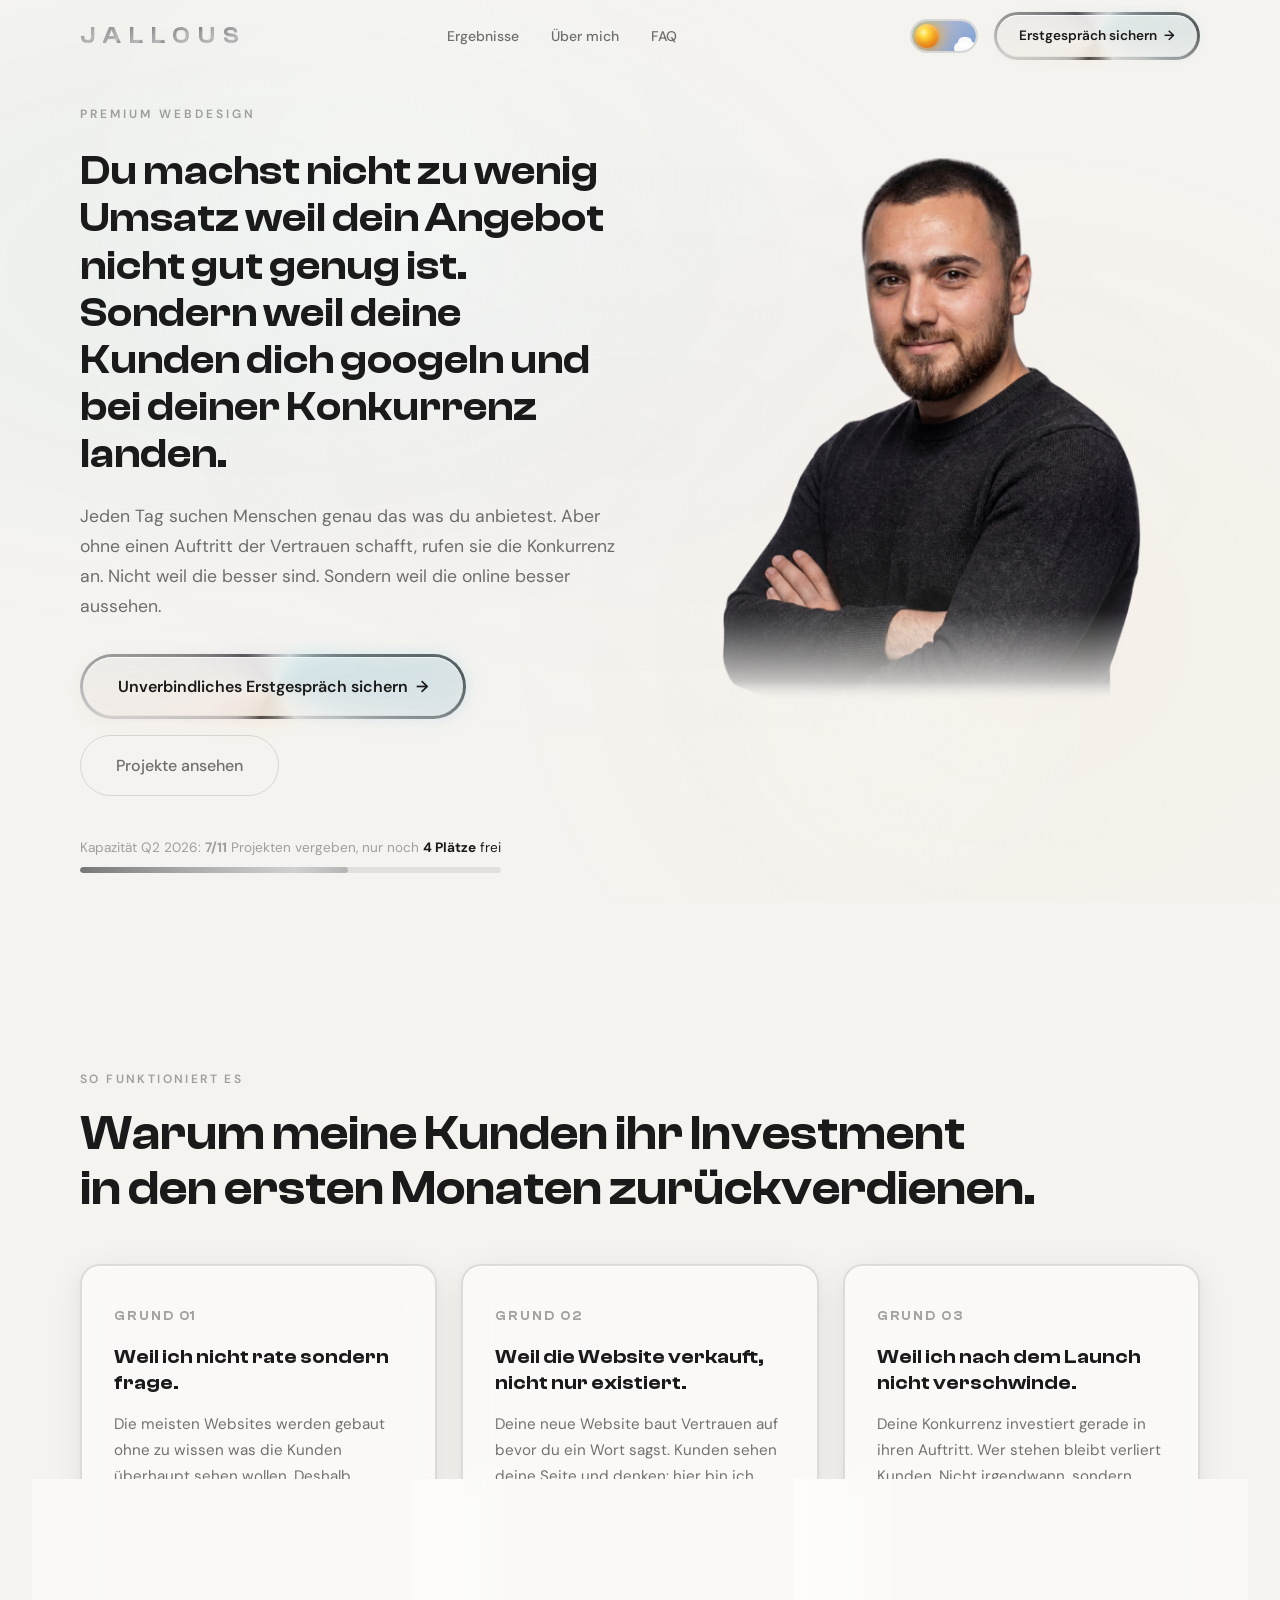
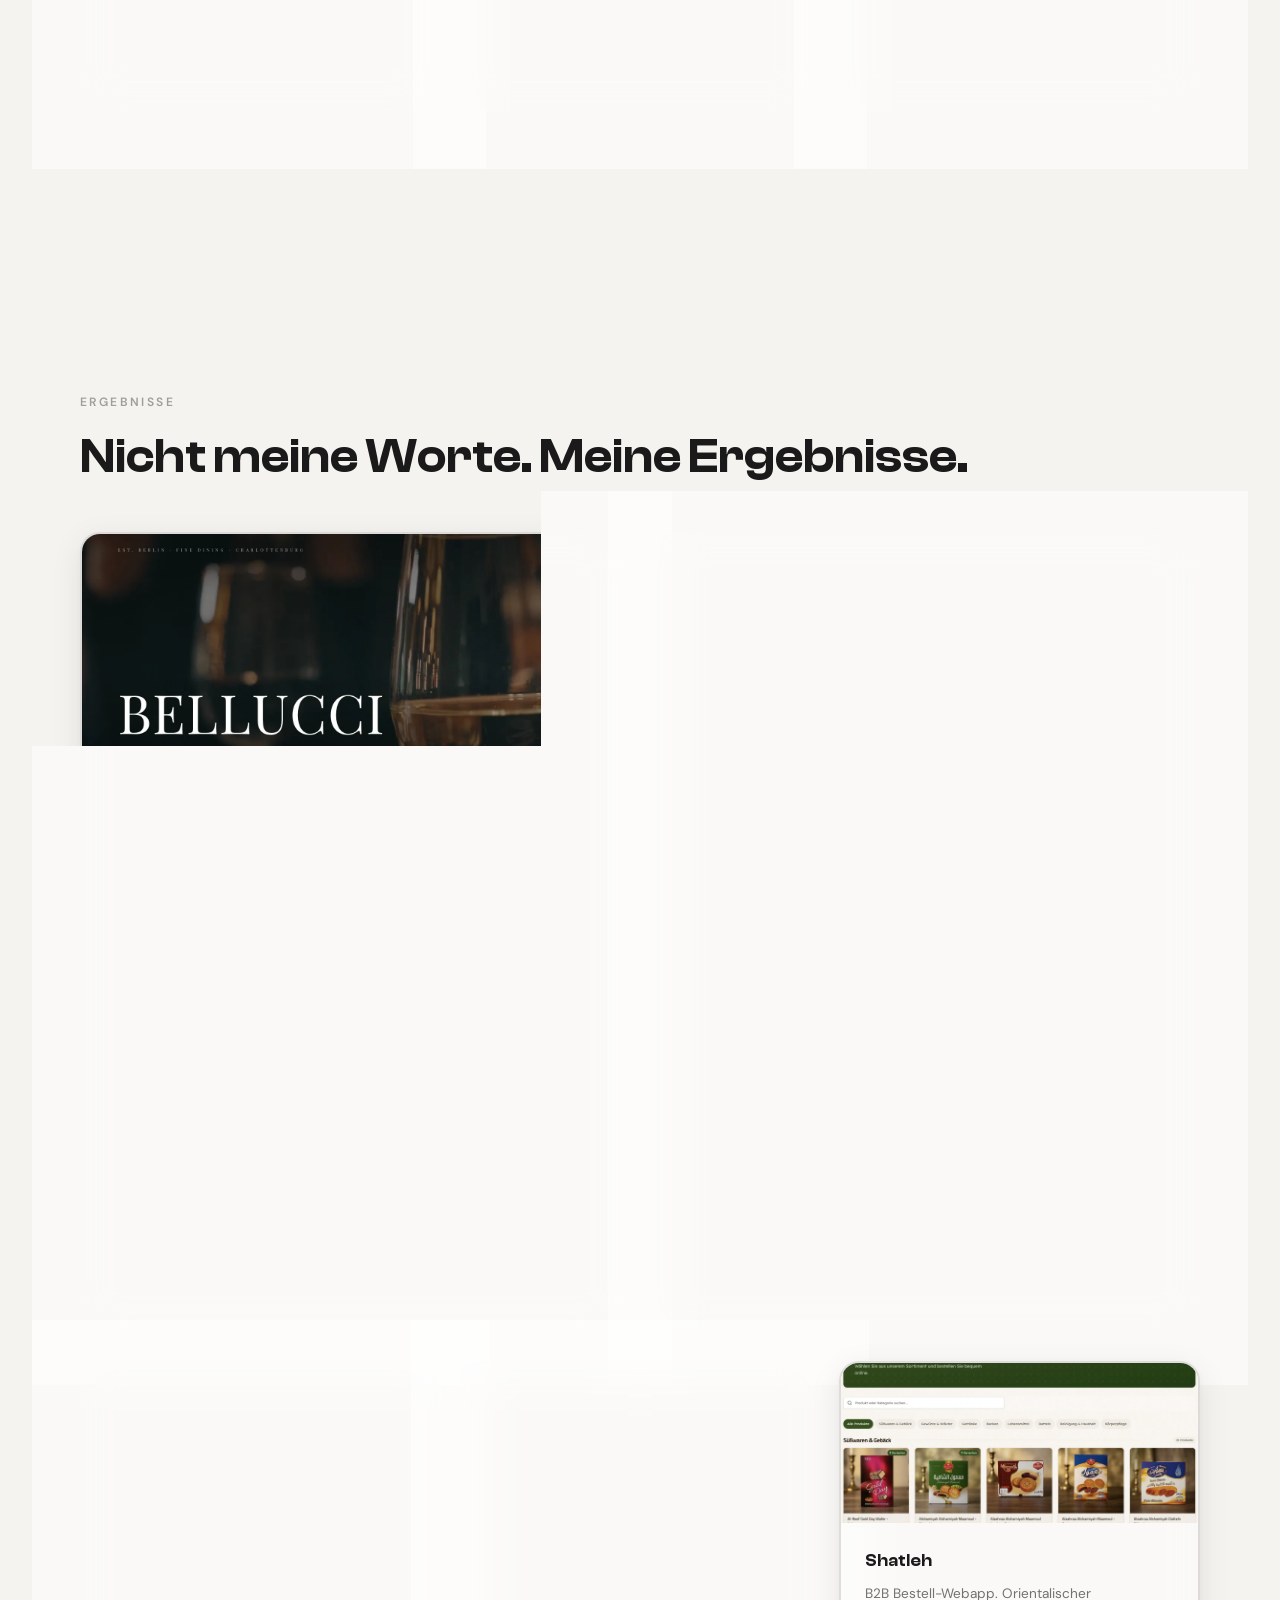
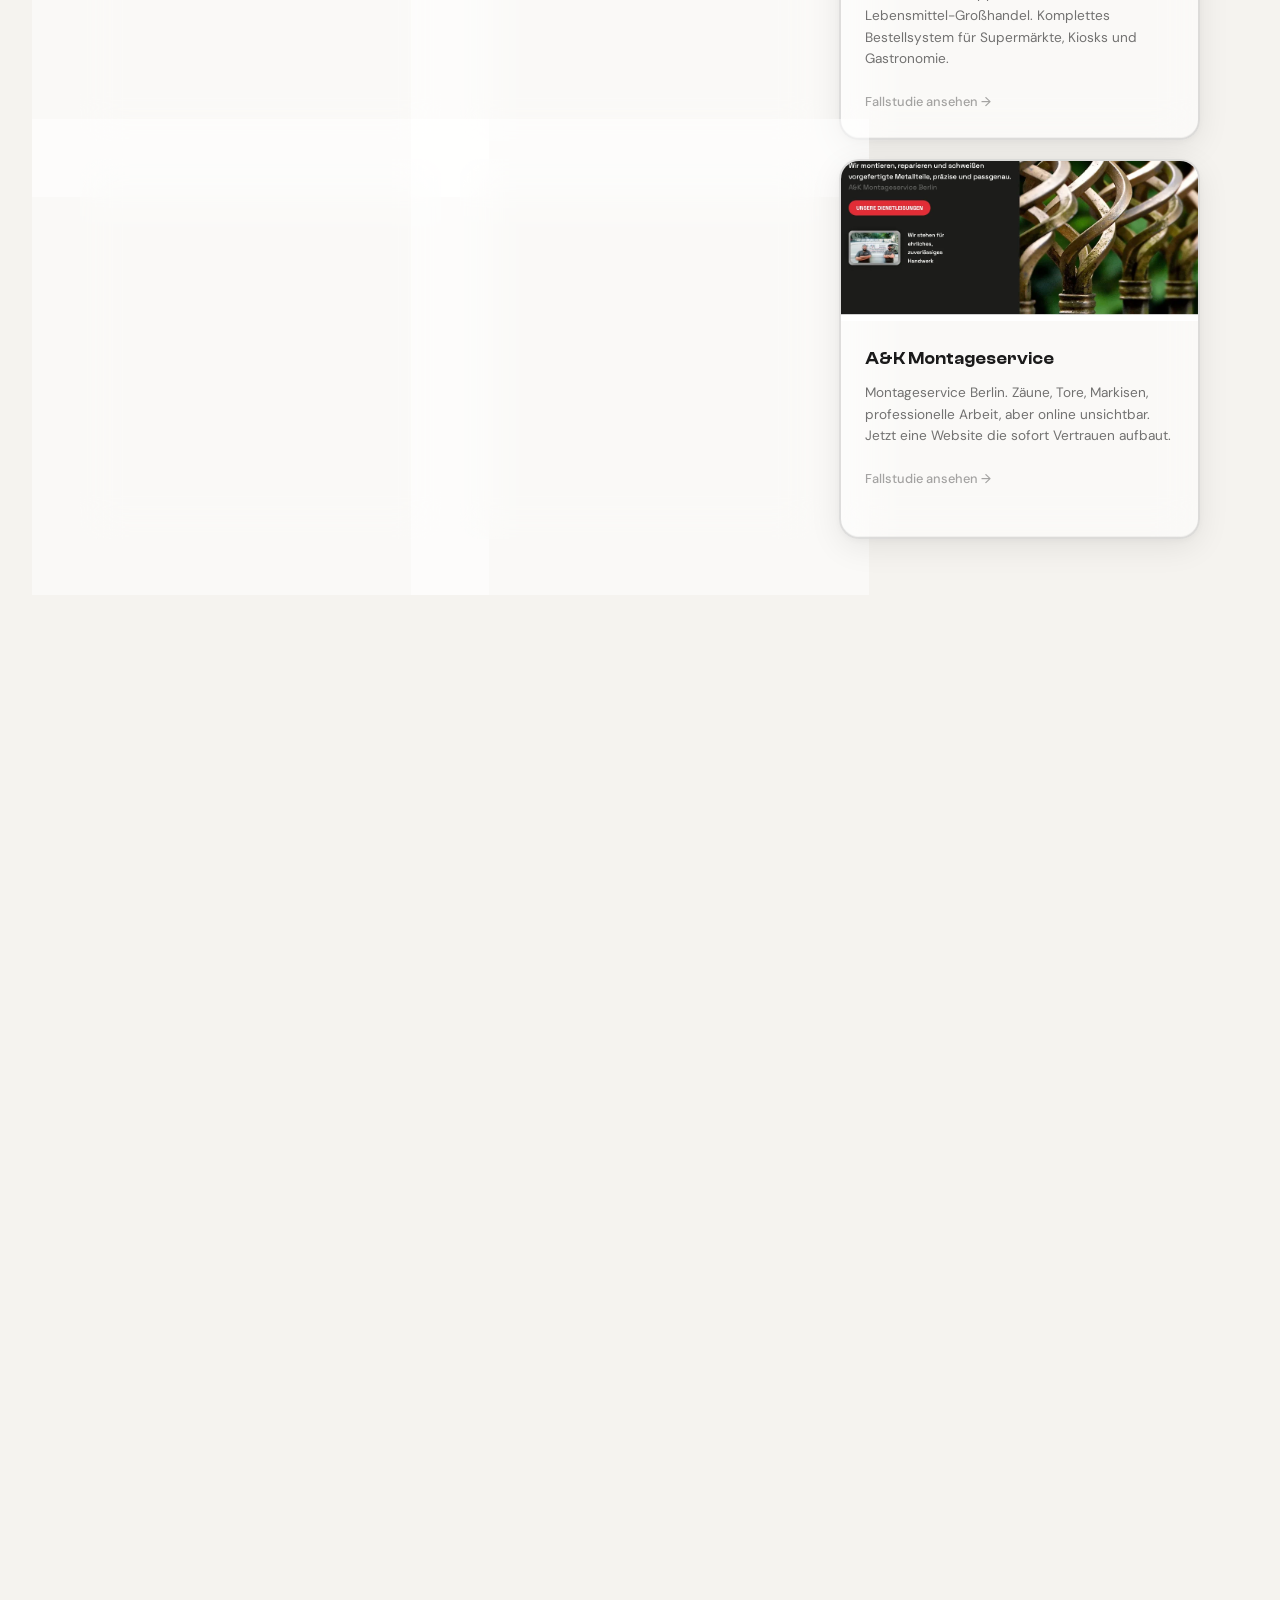
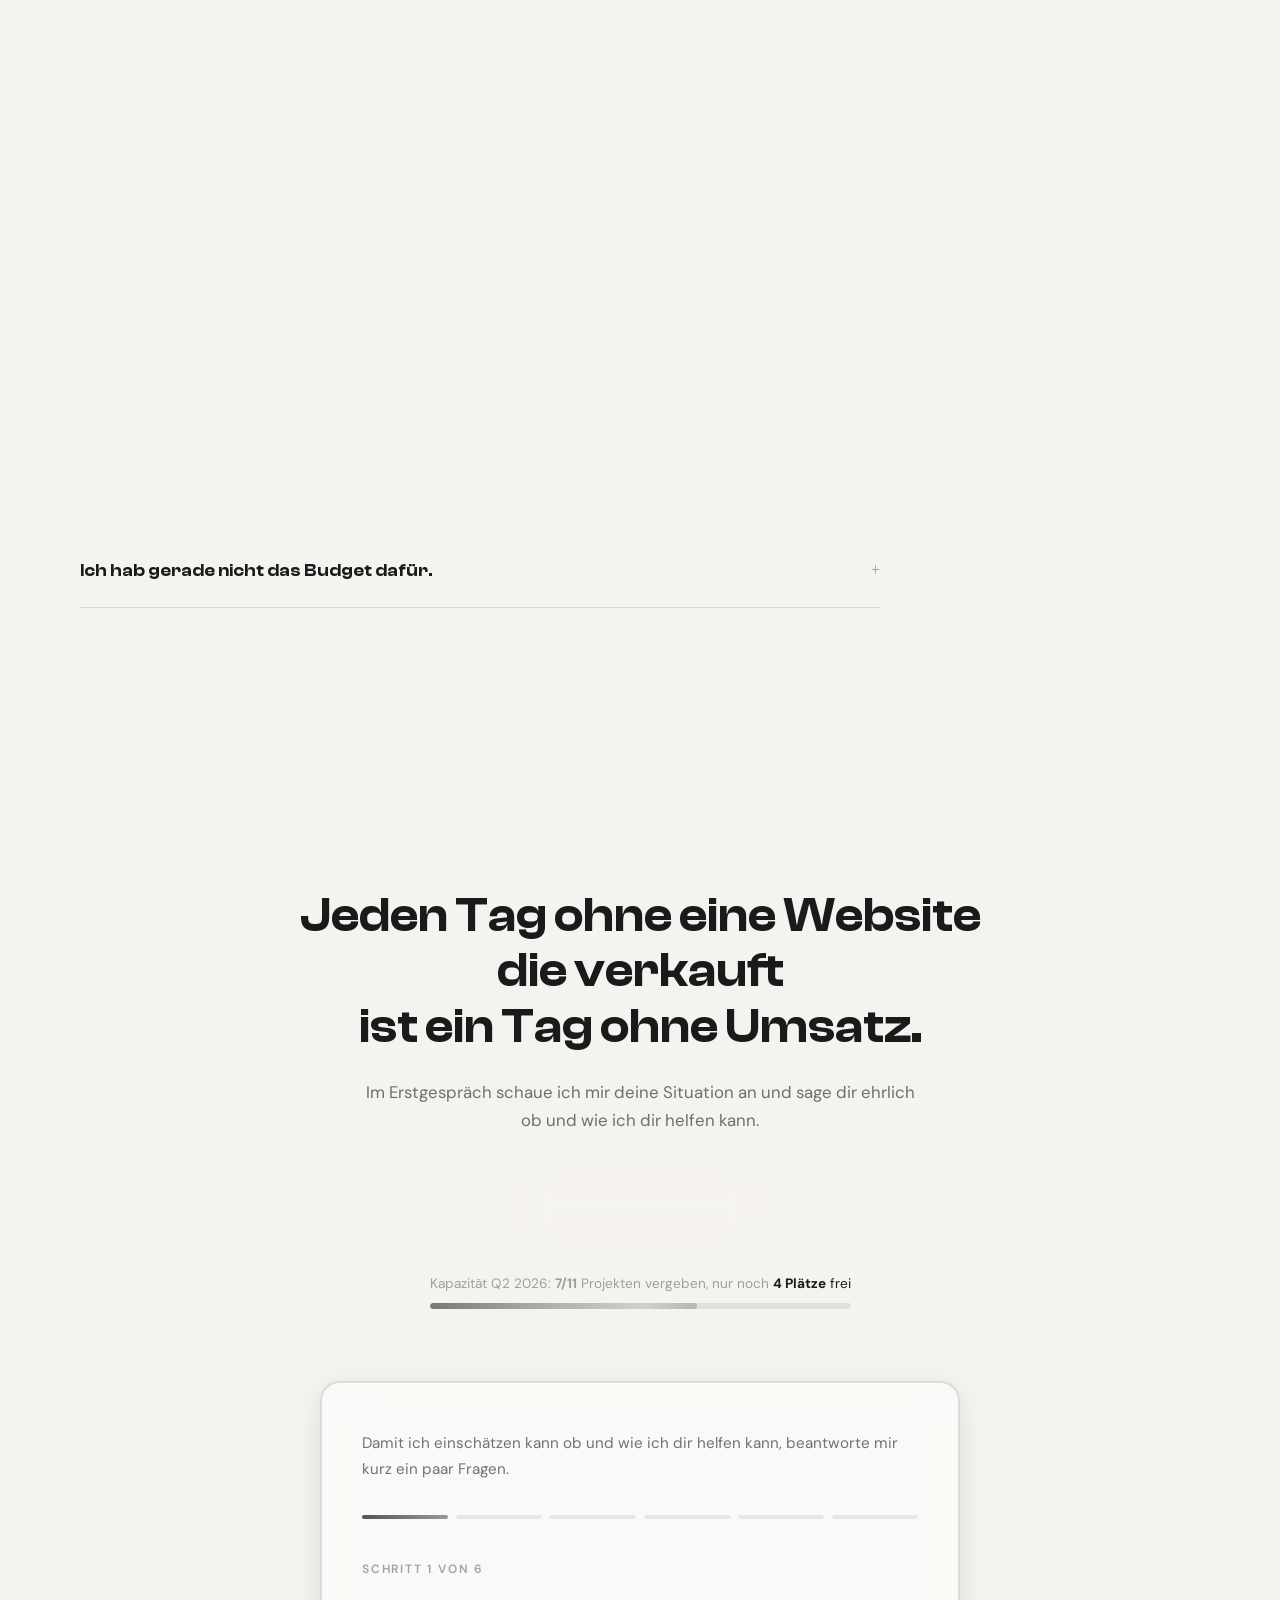
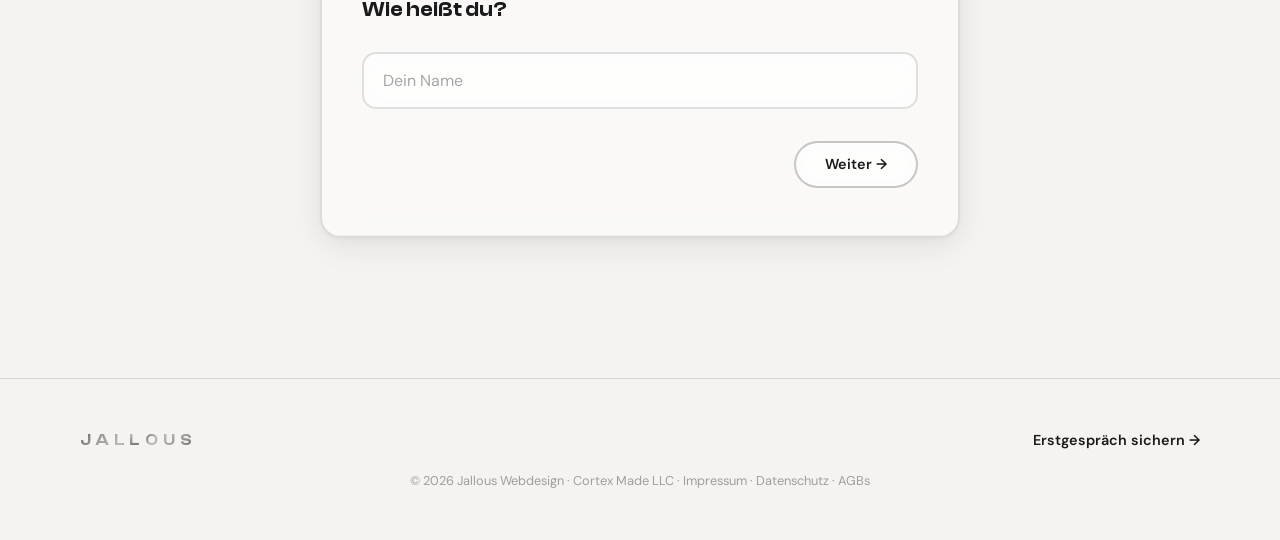
==== commit bf0992ba: "Improve project pages: chrome KPI cards, count-up animations, proof section, A&K project - Add chrom" ====
--- a/index.html
+++ b/index.html
@@ -310,7 +310,16 @@
         </div>
       </a>
 
-      <a href="projekte/msd-autowelt.html" class="portfolio-card glass reveal reveal-delay-2">
+      <a href="projekte/shatleh.html" class="portfolio-card glass reveal reveal-delay-2">
+        <img src="projects/projekt-08.webp" alt="Shatleh Website" loading="lazy">
+        <div>
+          <h4>Shatleh</h4>
+          <p>B2B Bestell-Webapp. Orientalischer Lebensmittel-Großhandel. Komplettes Bestellsystem für Supermärkte, Kiosks und Gastronomie.</p>
+          <span class="portfolio-link">Fallstudie ansehen →</span>
+        </div>
+      </a>
+
+      <a href="projekte/msd-autowelt.html" class="portfolio-card glass reveal reveal-delay-3">
         <img src="projects/projekt-06.webp" alt="MSD Autowelt Website" loading="lazy">
         <div>
           <h4>MSD Autowelt</h4>
@@ -319,20 +328,20 @@
         </div>
       </a>
 
-      <a href="projekte/shatleh.html" class="portfolio-card glass reveal reveal-delay-3">
-        <img src="projects/projekt-08.webp" alt="Shatleh Website" loading="lazy">
-        <div>
-          <h4>Shatleh</h4>
-          <p>B2B Bestell-Webapp. Orientalischer Lebensmittel-Großhandel. Komplettes Bestellsystem für Supermärkte, Kiosks und Gastronomie.</p>
-          <span class="portfolio-link">Fallstudie ansehen →</span>
-        </div>
-      </a>
-
       <a href="projekte/vitara-skin.html" class="portfolio-card glass reveal reveal-delay-4">
         <img src="projects/projekt-03.webp" alt="Vitara Skin Website" loading="lazy">
         <div>
           <h4>Vitara Skin</h4>
           <p>Beauty E-Commerce. Premium Shopify Shop für eine Beauty Brand. Vergleichbare Shops in der Nische machen 200-400k€ monatlich. Frisch live.</p>
+          <span class="portfolio-link">Fallstudie ansehen →</span>
+        </div>
+      </a>
+
+      <a href="projekte/ak-montageservice.html" class="portfolio-card glass reveal reveal-delay-5">
+        <img src="projects/projekt-11.webp" alt="A&K Montageservice Website" loading="lazy">
+        <div>
+          <h4>A&K Montageservice</h4>
+          <p>Montageservice Berlin. Zäune, Tore, Markisen, professionelle Arbeit, aber online unsichtbar. Jetzt eine Website die sofort Vertrauen aufbaut.</p>
           <span class="portfolio-link">Fallstudie ansehen →</span>
         </div>
       </a>
@@ -738,8 +747,15 @@
   link.addEventListener('click', function(e) {
     e.preventDefault();
     var input = document.getElementById('formName');
+    /* iOS Safari only allows focus() from direct user gesture — no setTimeout */
+    input.focus();
     input.scrollIntoView({ behavior: 'smooth', block: 'center' });
-    setTimeout(function() { input.focus(); }, 500);
+    /* Close mobile menu if open */
+    var nav = document.querySelector('.nav-links');
+    if (nav && nav.classList.contains('active')) {
+      nav.classList.remove('active');
+      document.body.style.overflow = '';
+    }
   });
 });
 </script>
--- a/css/shared.css
+++ b/css/shared.css
@@ -122,9 +122,8 @@
 
 @media (prefers-reduced-motion: reduce) {
   html { scroll-behavior: auto; }
-  *, *::before, *::after {
-    animation-duration: 0.01ms !important;
-    animation-iteration-count: 1 !important;
+  /* Only disable scroll-reveal transitions, keep decorative animations */
+  .reveal {
     transition-duration: 0.01ms !important;
   }
 }
@@ -1209,6 +1208,6 @@
 
 @media (min-width: 1024px) {
   .portfolio-grid {
-    grid-template-columns: repeat(5, 1fr);
-  }
-}
+    grid-template-columns: repeat(3, 1fr);
+  }
+}
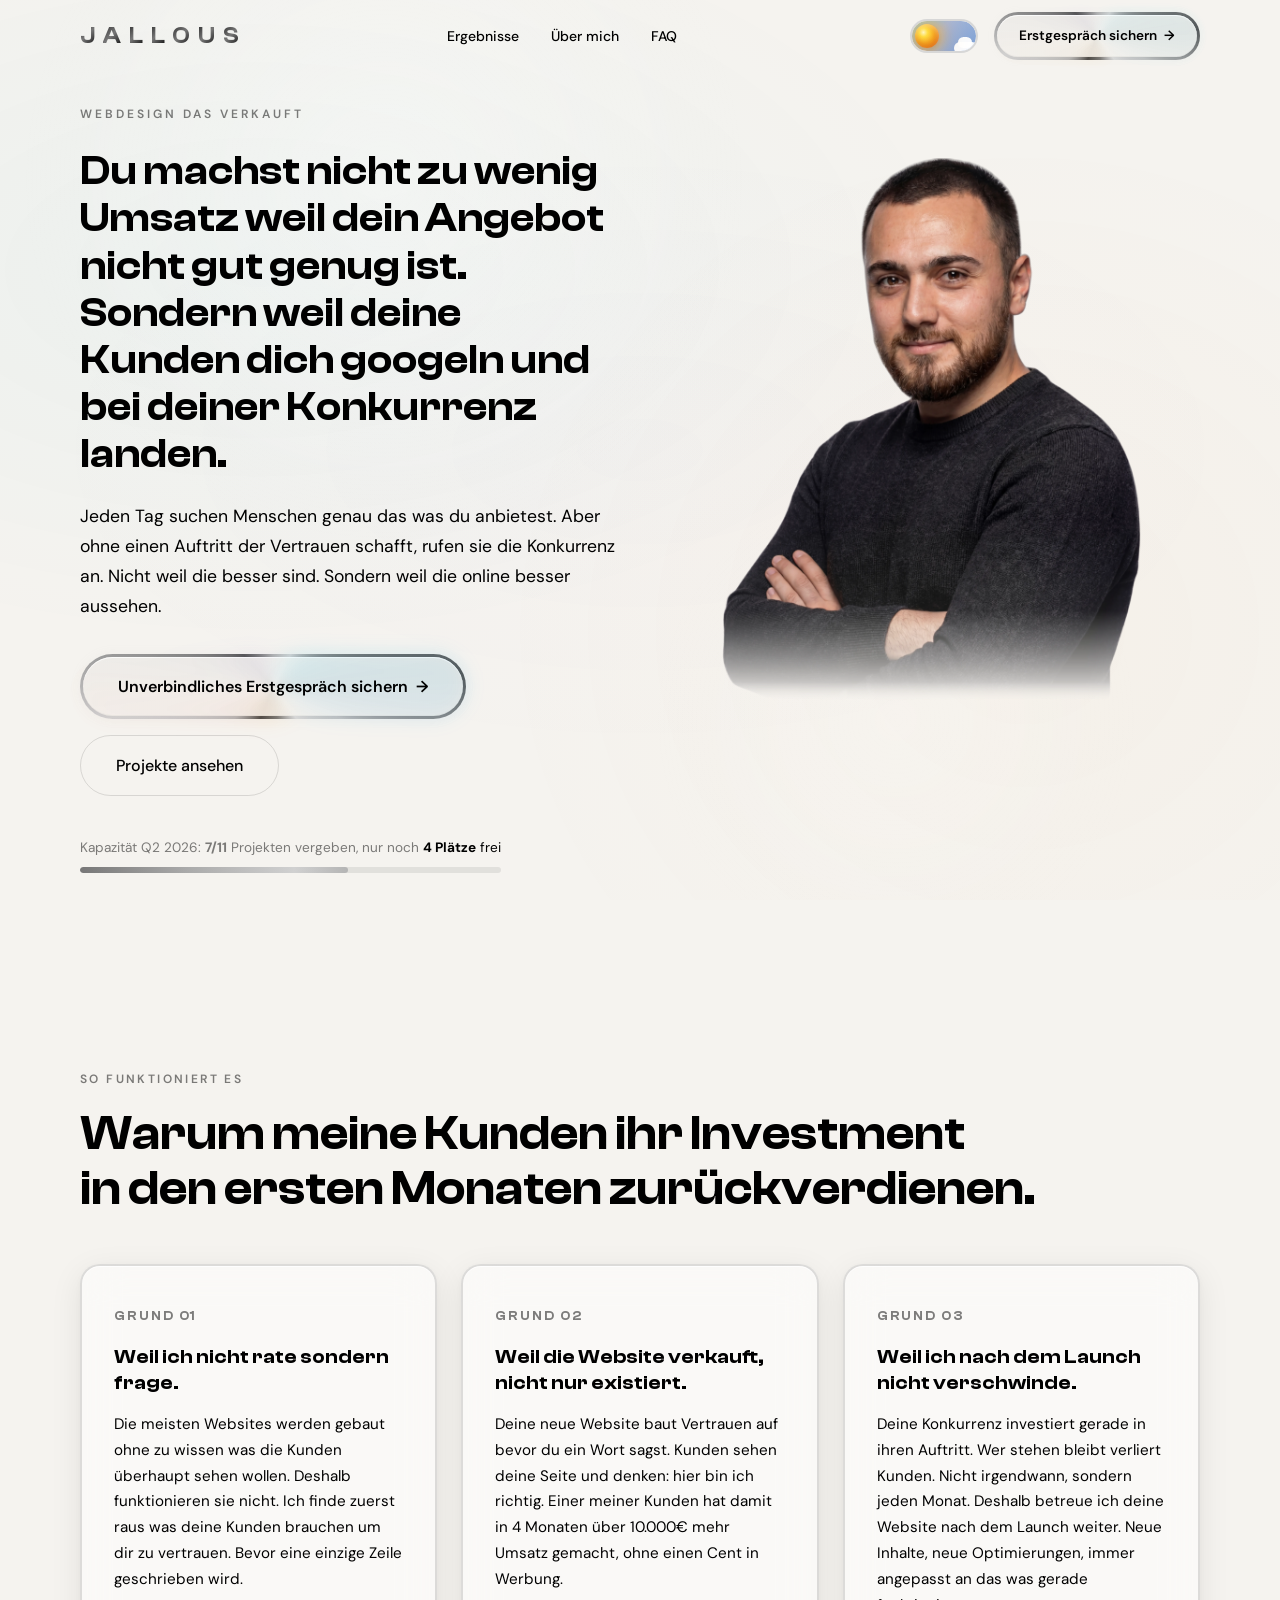
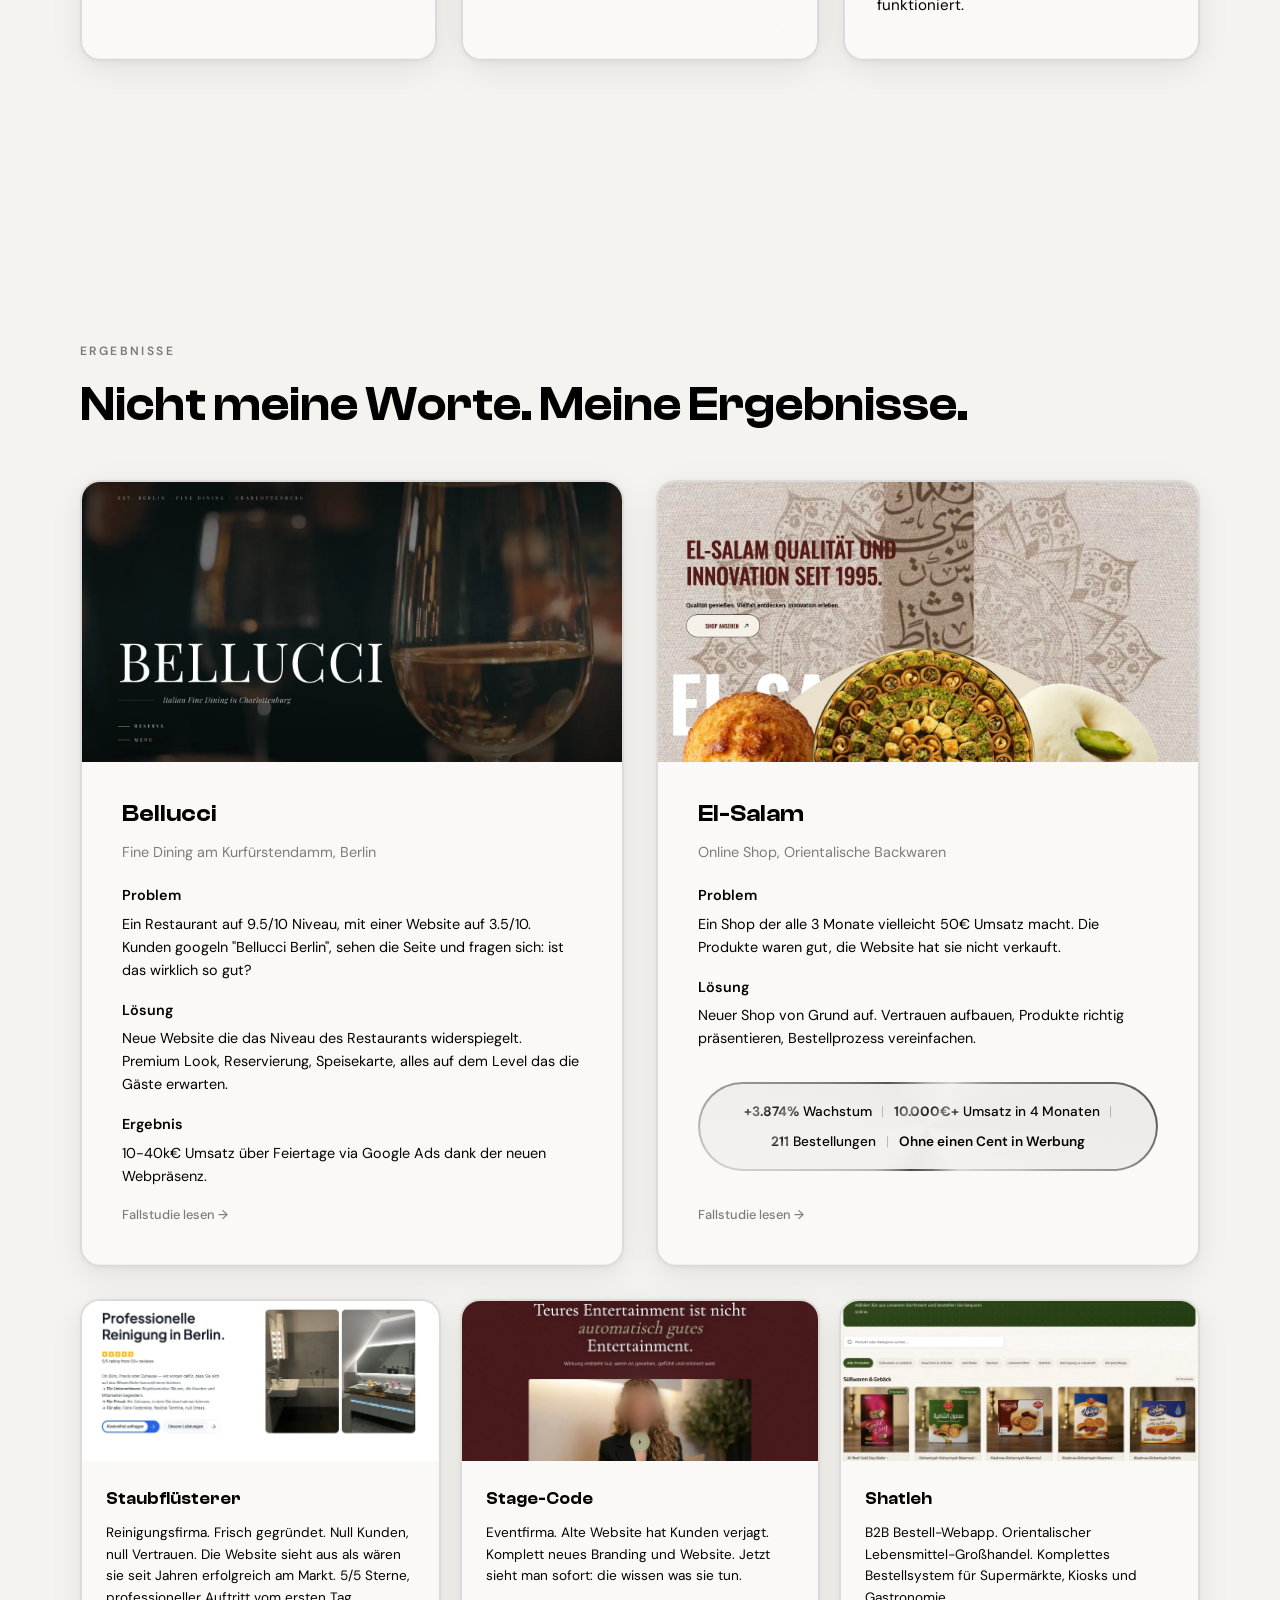
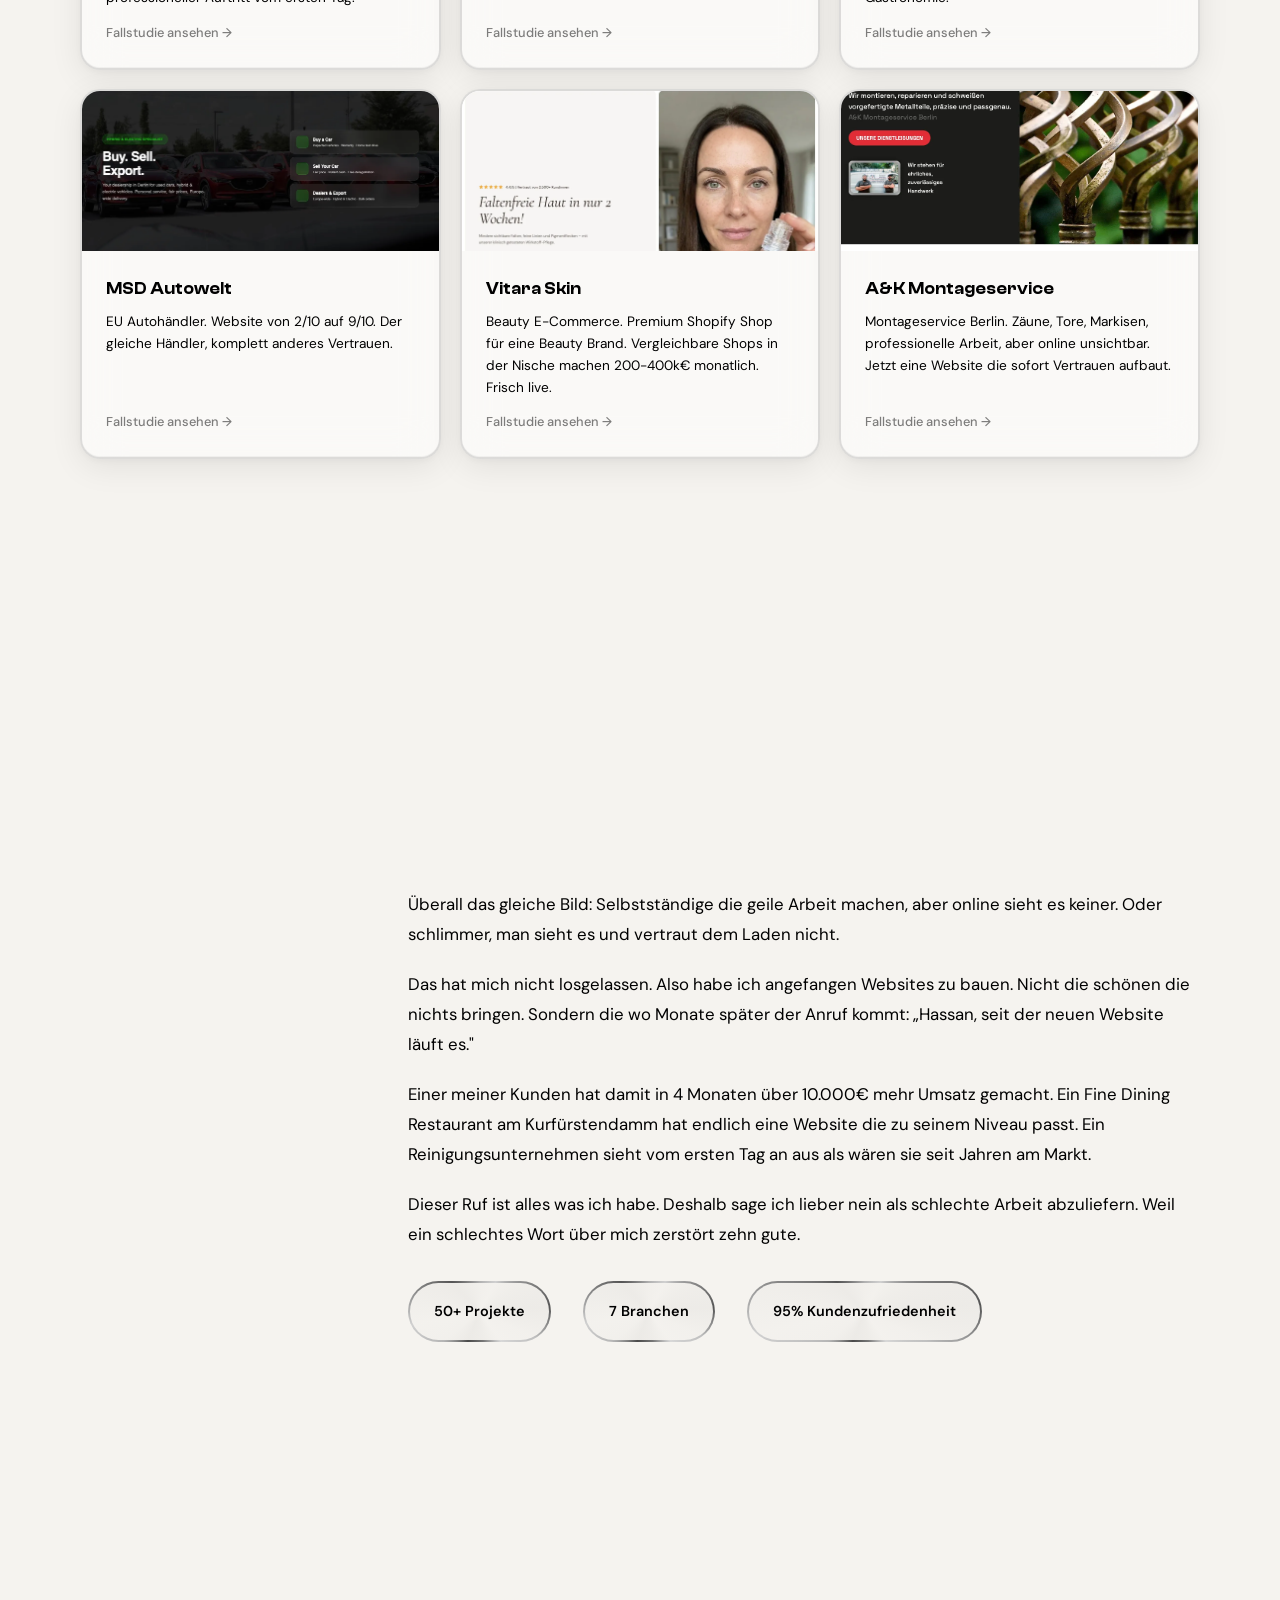
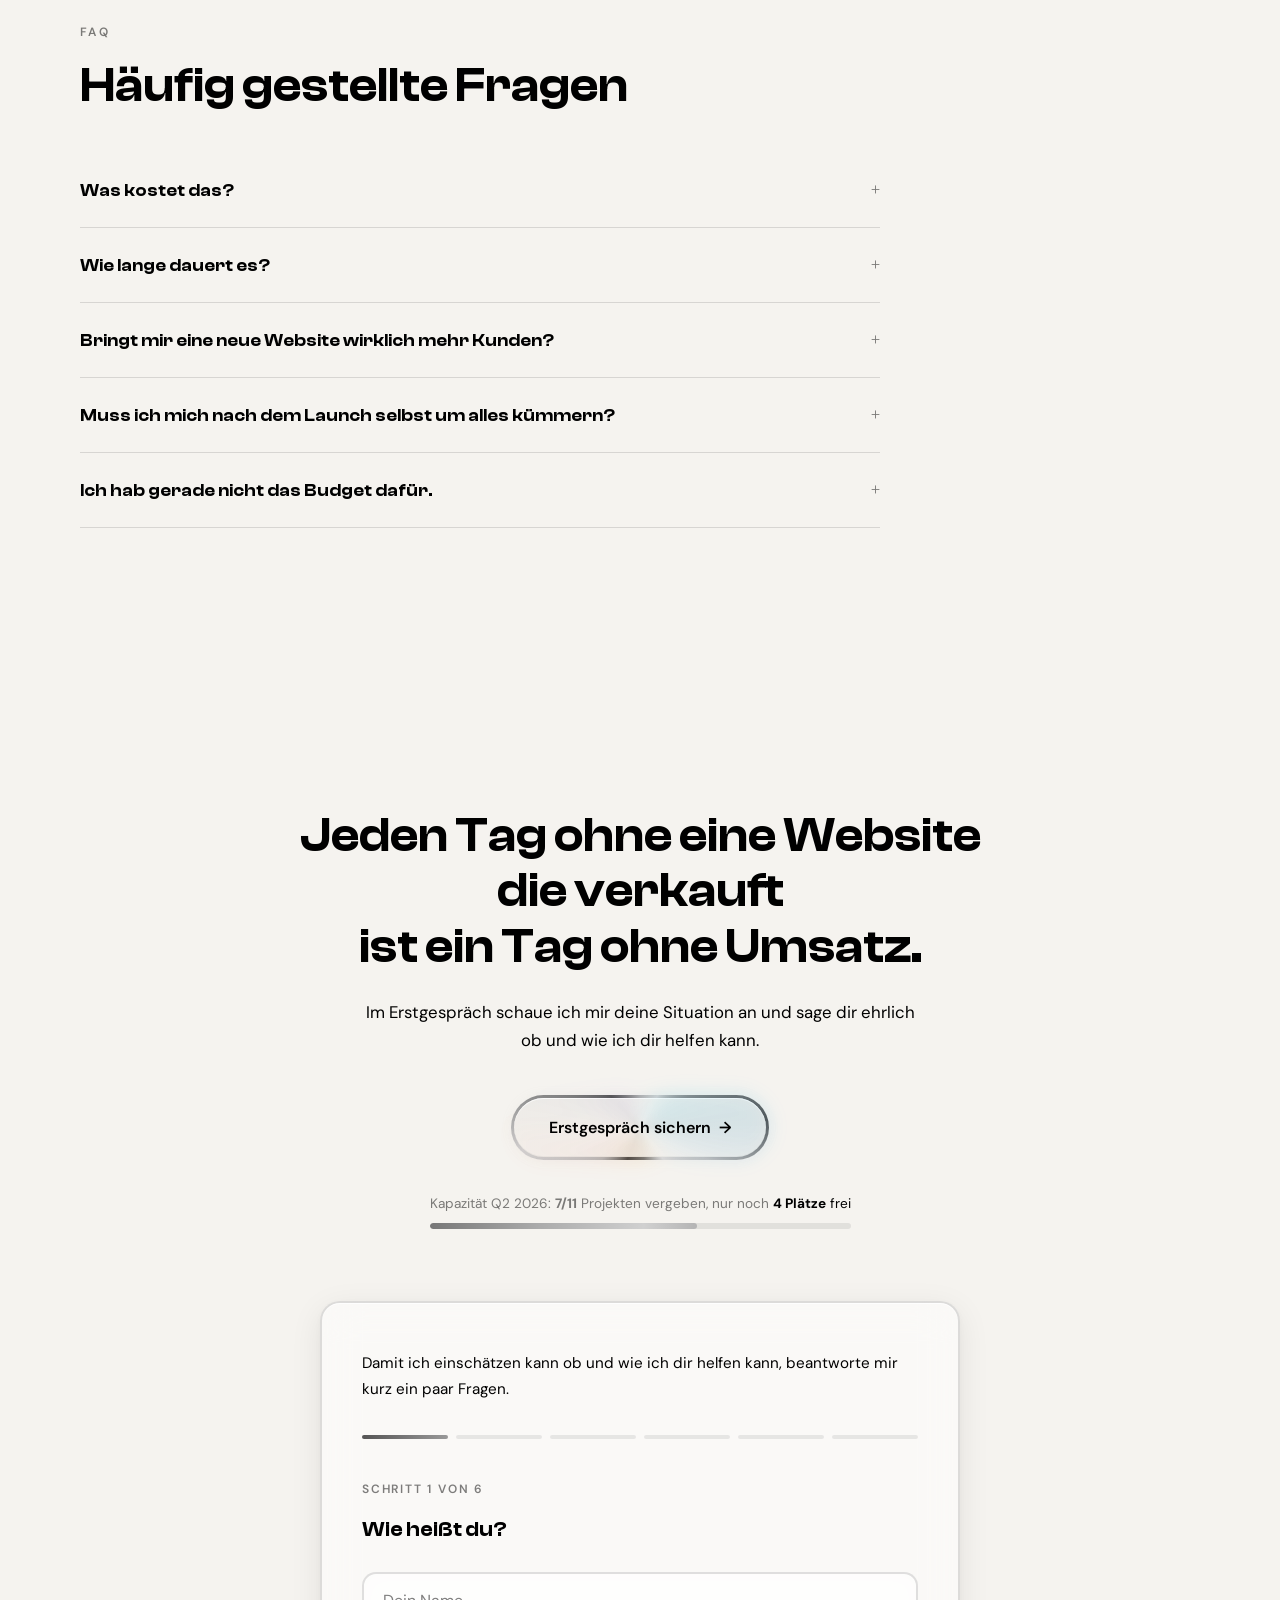
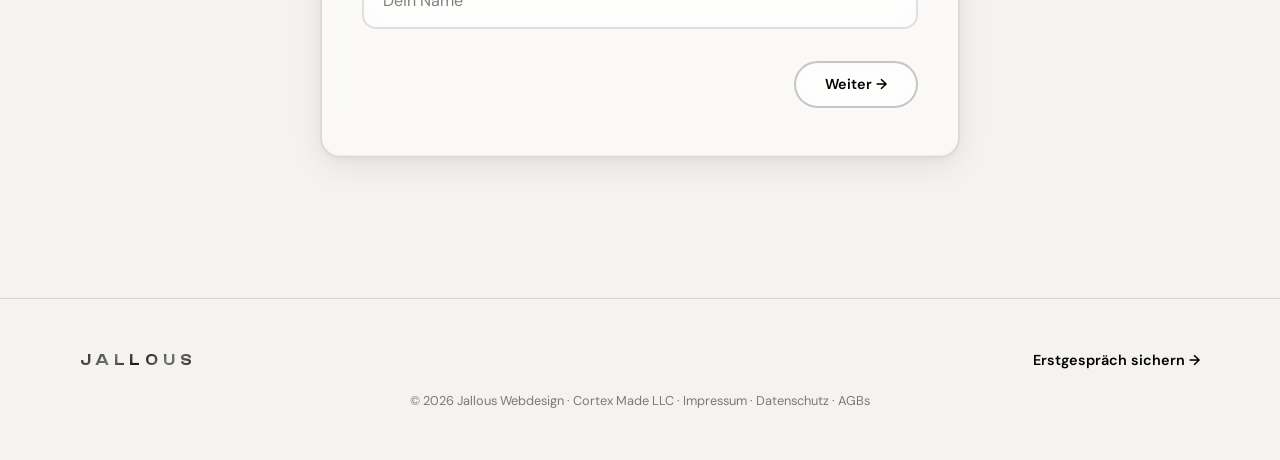
==== commit 99a94221: "Polish homepage: chrome ovals, darker text, equal card heights - Add chrome stroke to El-Salam resul" ====
--- a/index.html
+++ b/index.html
@@ -80,7 +80,7 @@
     <div class="hero-inner">
       <!-- Left: Text -->
       <div class="hero-text">
-        <div class="hero-label reveal">PREMIUM WEBDESIGN</div>
+        <div class="hero-label reveal">WEBDESIGN DAS VERKAUFT</div>
 
         <div class="hero-trust-mobile reveal">
           <span class="trust-mobile-badge">50+ Projekte umgesetzt</span>
@@ -220,7 +220,7 @@
       <div class="system-card glass reveal reveal-delay-2">
         <div class="card-number">GRUND 02</div>
         <h3>Weil die Website verkauft, nicht nur existiert.</h3>
-        <p>Deine neue Website baut Vertrauen auf bevor du ein Wort sagst. Kunden sehen deine Seite und denken: hier bin ich richtig. Das ist der Unterschied zwischen einer Website die Geld kostet und einer die Geld bringt. Einer meiner Kunden hat mit seiner neuen Website in 4 Monaten über 10.000€ MEHR Umsatz gemacht, nur durch Besucher die sowieso schon da waren.</p>
+        <p>Deine neue Website baut Vertrauen auf bevor du ein Wort sagst. Kunden sehen deine Seite und denken: hier bin ich richtig. Einer meiner Kunden hat damit in 4 Monaten über 10.000€ mehr Umsatz gemacht, ohne einen Cent in Werbung.</p>
       </div>
 
       <div class="system-card glass reveal reveal-delay-3">
@@ -272,7 +272,7 @@
         </div>
         <div class="featured-content">
           <h3>El-Salam</h3>
-          <div class="featured-subtitle">Online Shop</div>
+          <div class="featured-subtitle">Online Shop, Orientalische Backwaren</div>
 
           <div class="featured-detail">
             <strong>Problem</strong>
@@ -282,8 +282,14 @@
             <strong>Lösung</strong>
             <p>Neuer Shop von Grund auf. Vertrauen aufbauen, Produkte richtig präsentieren, Bestellprozess vereinfachen.</p>
           </div>
-          <div class="featured-result">
-            <span class="chrome-text">+3.874% Wachstum</span> 10.000€+ Umsatz in 4 Monaten. 211 Bestellungen. Ohne einen Cent in Werbung.
+          <div class="featured-result chrome-oval">
+            <span class="result-item"><span class="chrome-text">+3.874%</span> Wachstum</span>
+            <span class="result-sep">|</span>
+            <span class="result-item"><span class="chrome-text">10.000€+</span> Umsatz in 4 Monaten</span>
+            <span class="result-sep">|</span>
+            <span class="result-item"><span class="chrome-text">211</span> Bestellungen</span>
+            <span class="result-sep">|</span>
+            <span class="result-item">Ohne einen Cent in Werbung</span>
           </div>
           <span class="portfolio-link">Fallstudie lesen →</span>
         </div>
@@ -371,9 +377,9 @@
         <p>Dieser Ruf ist alles was ich habe. Deshalb sage ich lieber nein als schlechte Arbeit abzuliefern. Weil ein schlechtes Wort über mich zerstört zehn gute.</p>
 
         <div class="about-stats">
-          <div class="about-stat glass">50+ Projekte</div>
-          <div class="about-stat glass">7 Branchen</div>
-          <div class="about-stat glass">2x Investment zurück</div>
+          <div class="about-stat">50+ Projekte</div>
+          <div class="about-stat">7 Branchen</div>
+          <div class="about-stat">95% Kundenzufriedenheit</div>
         </div>
       </div>
     </div>
--- a/css/shared.css
+++ b/css/shared.css
@@ -46,11 +46,11 @@
   --glass-border: rgba(0,0,0,0.12);
   --glass-border-strong: rgba(0,0,0,0.22);
   --glass-shadow: rgba(0,0,0,0.06);
-  --text-primary: #1a1a1a;
-  --text-secondary: rgba(0,0,0,0.55);
-  --text-muted: rgba(0,0,0,0.35);
-  --chrome-gradient: linear-gradient(135deg, #444 0%, #888 20%, #bbb 40%, #666 50%, #bbb 60%, #888 80%, #444 100%);
-  --chrome-text-gradient: linear-gradient(135deg, #555 0%, #999 20%, #bbb 40%, #777 50%, #bbb 60%, #999 80%, #555 100%);
+  --text-primary: #000;
+  --text-secondary: #000;
+  --text-muted: rgba(0,0,0,0.5);
+  --chrome-gradient: linear-gradient(135deg, #222 0%, #555 20%, #888 40%, #333 50%, #888 60%, #555 80%, #222 100%);
+  --chrome-text-gradient: linear-gradient(135deg, #1a1a1a 0%, #444 15%, #777 30%, #1a1a1a 50%, #777 70%, #444 85%, #1a1a1a 100%);
   --blur-amount: 20px;
   --card-shadow: 0 8px 32px rgba(0,0,0,0.08), 0 2px 8px rgba(0,0,0,0.04);
   --card-shadow-hover: 0 16px 48px rgba(0,0,0,0.12), 0 4px 12px rgba(0,0,0,0.06);
@@ -72,9 +72,9 @@
   --glass-border: rgba(255,255,255,0.1);
   --glass-border-strong: rgba(255,255,255,0.18);
   --glass-shadow: rgba(0,0,0,0.3);
-  --text-primary: #e8e8e8;
-  --text-secondary: rgba(255,255,255,0.5);
-  --text-muted: rgba(255,255,255,0.45);
+  --text-primary: #fff;
+  --text-secondary: #fff;
+  --text-muted: rgba(255,255,255,0.6);
   --chrome-gradient: linear-gradient(135deg, #2a2a2a 0%, #555 15%, #888 25%, #ccc 35%, #fff 50%, #ccc 65%, #888 75%, #555 85%, #2a2a2a 100%);
   --chrome-text-gradient: linear-gradient(135deg, #666 0%, #ccc 20%, #fff 40%, #999 50%, #fff 60%, #ccc 80%, #666 100%);
   --blur-amount: 24px;
@@ -95,9 +95,9 @@
     --glass-border: rgba(255,255,255,0.1);
     --glass-border-strong: rgba(255,255,255,0.18);
     --glass-shadow: rgba(0,0,0,0.3);
-    --text-primary: #e8e8e8;
-    --text-secondary: rgba(255,255,255,0.5);
-    --text-muted: rgba(255,255,255,0.45);
+    --text-primary: #fff;
+    --text-secondary: #fff;
+    --text-muted: rgba(255,255,255,0.6);
       --chrome-gradient: linear-gradient(135deg, #2a2a2a 0%, #555 15%, #888 25%, #ccc 35%, #fff 50%, #ccc 65%, #888 75%, #555 85%, #2a2a2a 100%);
     --chrome-text-gradient: linear-gradient(135deg, #666 0%, #ccc 20%, #fff 40%, #999 50%, #fff 60%, #ccc 80%, #666 100%);
     --blur-amount: 24px;
@@ -973,6 +973,8 @@
 .featured-card {
   padding: 0;
   overflow: hidden;
+  display: flex;
+  flex-direction: column;
   transition: transform 0.3s var(--ease-out-expo), box-shadow 0.3s;
 }
 
@@ -997,12 +999,13 @@
 a.portfolio-card {
   text-decoration: none;
   color: inherit;
-  display: block;
 }
 
 .portfolio-card {
   padding: 0;
   overflow: hidden;
+  display: flex;
+  flex-direction: column;
 }
 
 .portfolio-card > img {
@@ -1014,10 +1017,24 @@
 
 .portfolio-card > div {
   padding: 1.5rem;
+  flex: 1;
+  display: flex;
+  flex-direction: column;
+}
+
+.portfolio-card > div .portfolio-link {
+  margin-top: auto;
 }
 
 .featured-content {
   padding: 2rem 2.5rem 2.5rem;
+  flex: 1;
+  display: flex;
+  flex-direction: column;
+}
+
+.featured-content .portfolio-link {
+  margin-top: auto;
 }
 
 .featured-content h3 {
@@ -1061,6 +1078,59 @@
   margin-top: 0.5rem;
   background: var(--glass-bg);
   border: 1.5px solid var(--glass-border);
+}
+
+.featured-result.chrome-oval {
+  display: flex;
+  flex-wrap: wrap;
+  align-items: center;
+  justify-content: center;
+  gap: 0.4rem 0.6rem;
+  text-align: center;
+  padding: 1rem 1.5rem;
+  margin-top: 1rem;
+  border: 2px solid transparent;
+  background:
+    linear-gradient(rgba(245,243,239,0.95), rgba(245,243,239,0.95)) padding-box,
+    conic-gradient(
+      from var(--chrome-angle),
+      #b0b0b0 0%, #d0d0d0 8%, #8a8a8a 16%, #555 24%,
+      #c0c0c0 32%, #d8d8d8 40%, #777 48%, #4a4a4a 56%,
+      #b5b5b5 64%, #d0d0d0 72%, #888 80%, #555 88%, #b0b0b0 100%
+    ) border-box;
+  animation: chrome-border-rotate 3s linear infinite;
+}
+
+[data-theme="dark"] .featured-result.chrome-oval {
+  background:
+    linear-gradient(rgba(14,14,14,0.95), rgba(14,14,14,0.95)) padding-box,
+    conic-gradient(
+      from var(--chrome-angle),
+      #222 0%, #fafafa 8%, #888 16%, #444 24%,
+      #ddd 32%, #fff 40%, #777 48%, #333 56%,
+      #bbb 64%, #eee 72%, #666 80%, #444 88%, #222 100%
+    ) border-box;
+}
+
+.featured-result .result-item {
+  white-space: nowrap;
+  font-size: 0.85rem;
+  font-weight: 500;
+  color: var(--text-primary);
+}
+
+.featured-result .result-item .chrome-text {
+  font-weight: 700;
+}
+
+.featured-result .result-item:last-of-type {
+  font-weight: 600;
+}
+
+.featured-result .result-sep {
+  color: var(--text-muted);
+  font-weight: 300;
+  opacity: 0.5;
 }
 
 .featured-result .chrome-text {
--- a/css/home.css
+++ b/css/home.css
@@ -539,6 +539,27 @@
   font-size: 0.9rem;
   font-weight: 600;
   color: var(--text-primary);
+  border: 2px solid transparent;
+  background:
+    linear-gradient(rgba(245,243,239,0.95), rgba(245,243,239,0.95)) padding-box,
+    conic-gradient(
+      from var(--chrome-angle),
+      #b0b0b0 0%, #d0d0d0 8%, #8a8a8a 16%, #555 24%,
+      #c0c0c0 32%, #d8d8d8 40%, #777 48%, #4a4a4a 56%,
+      #b5b5b5 64%, #d0d0d0 72%, #888 80%, #555 88%, #b0b0b0 100%
+    ) border-box;
+  animation: chrome-border-rotate 3s linear infinite;
+}
+
+[data-theme="dark"] .about-stat {
+  background:
+    linear-gradient(rgba(14,14,14,0.95), rgba(14,14,14,0.95)) padding-box,
+    conic-gradient(
+      from var(--chrome-angle),
+      #222 0%, #fafafa 8%, #888 16%, #444 24%,
+      #ddd 32%, #fff 40%, #777 48%, #333 56%,
+      #bbb 64%, #eee 72%, #666 80%, #444 88%, #222 100%
+    ) border-box;
 }
 
 @media (max-width: 768px) {
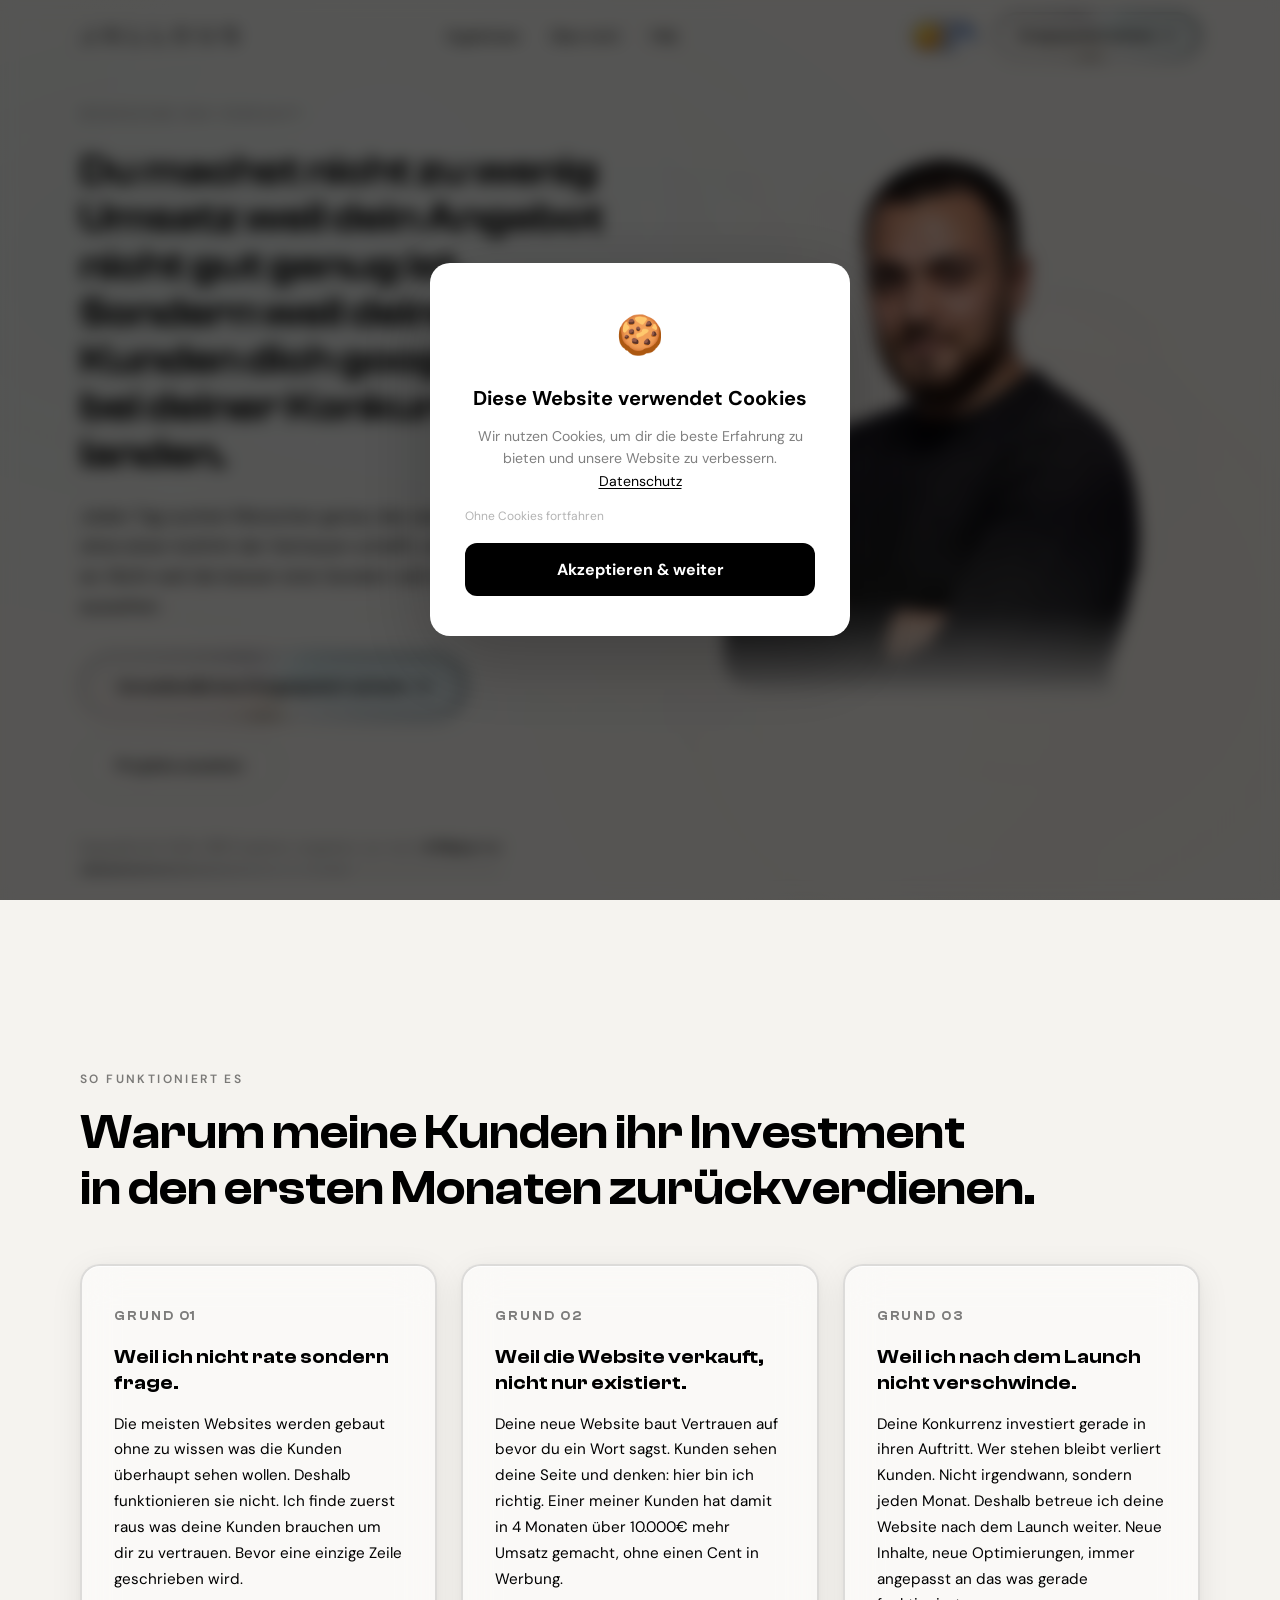
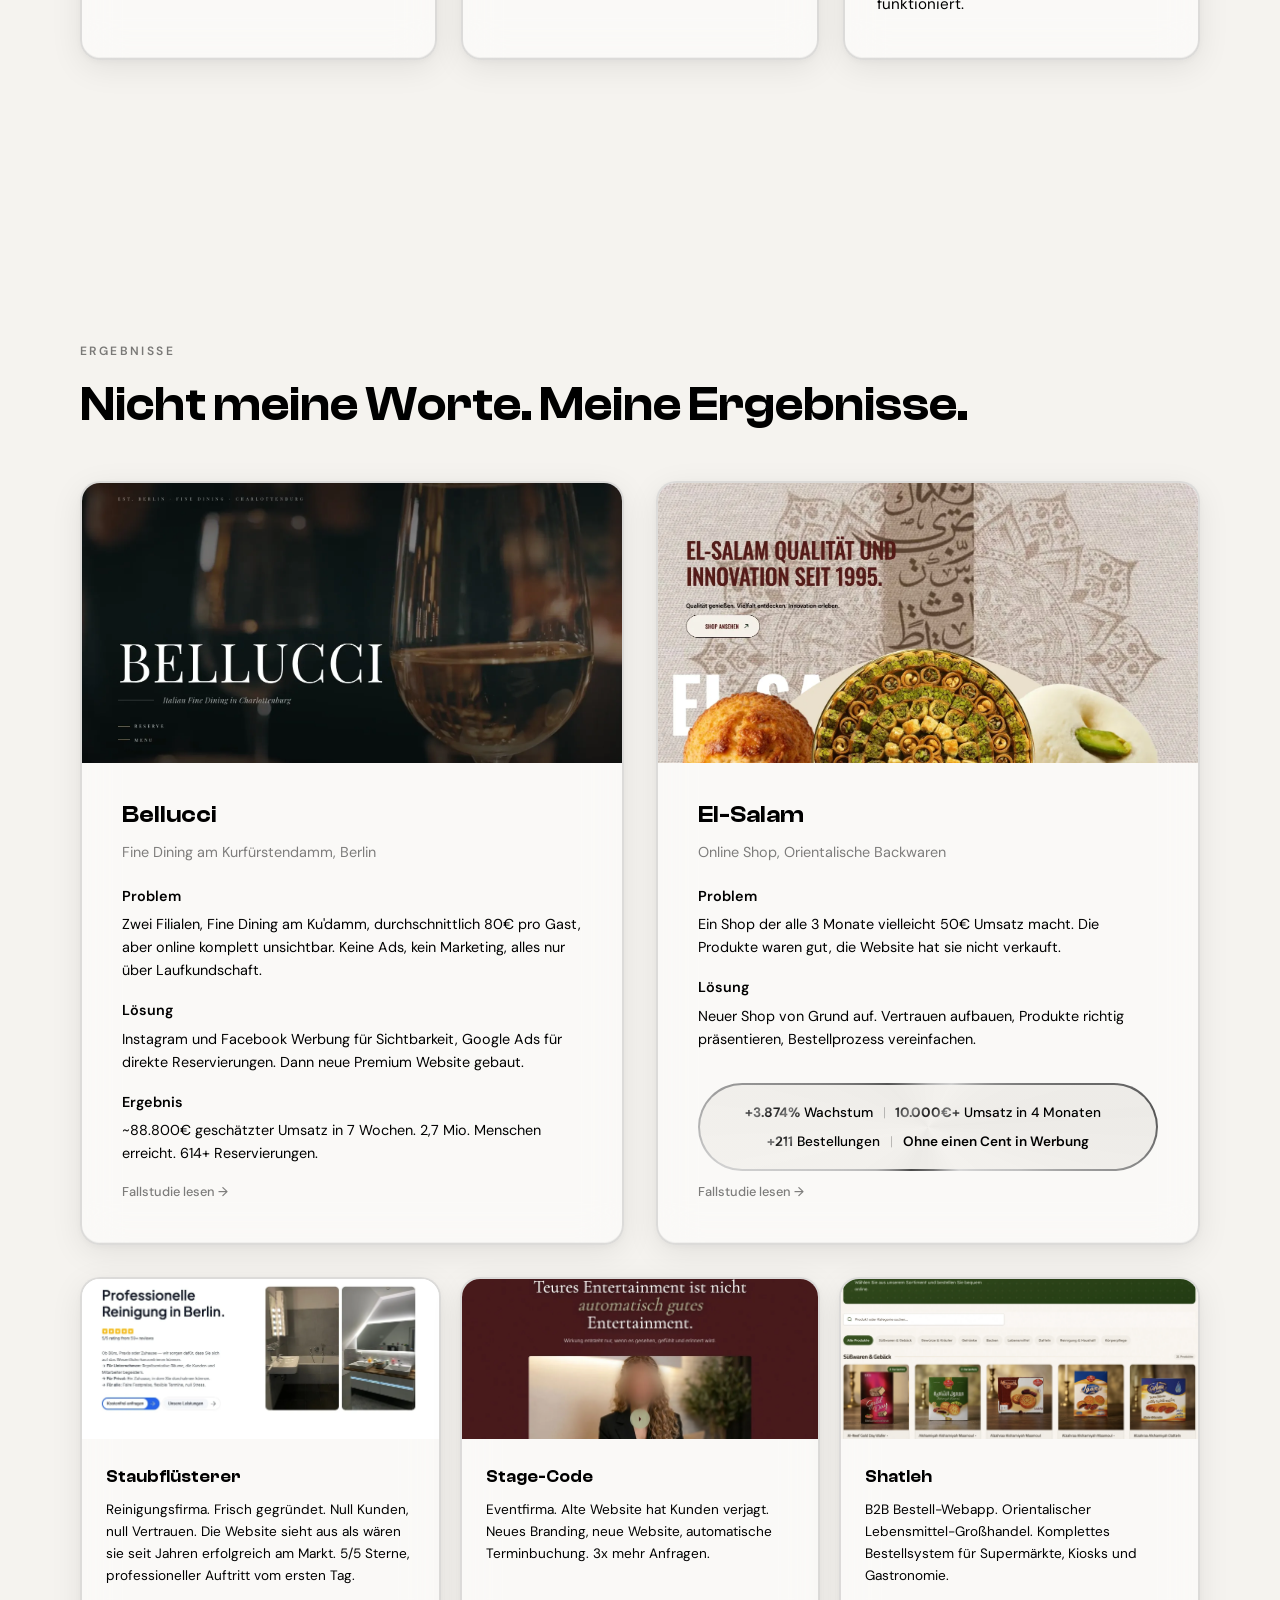
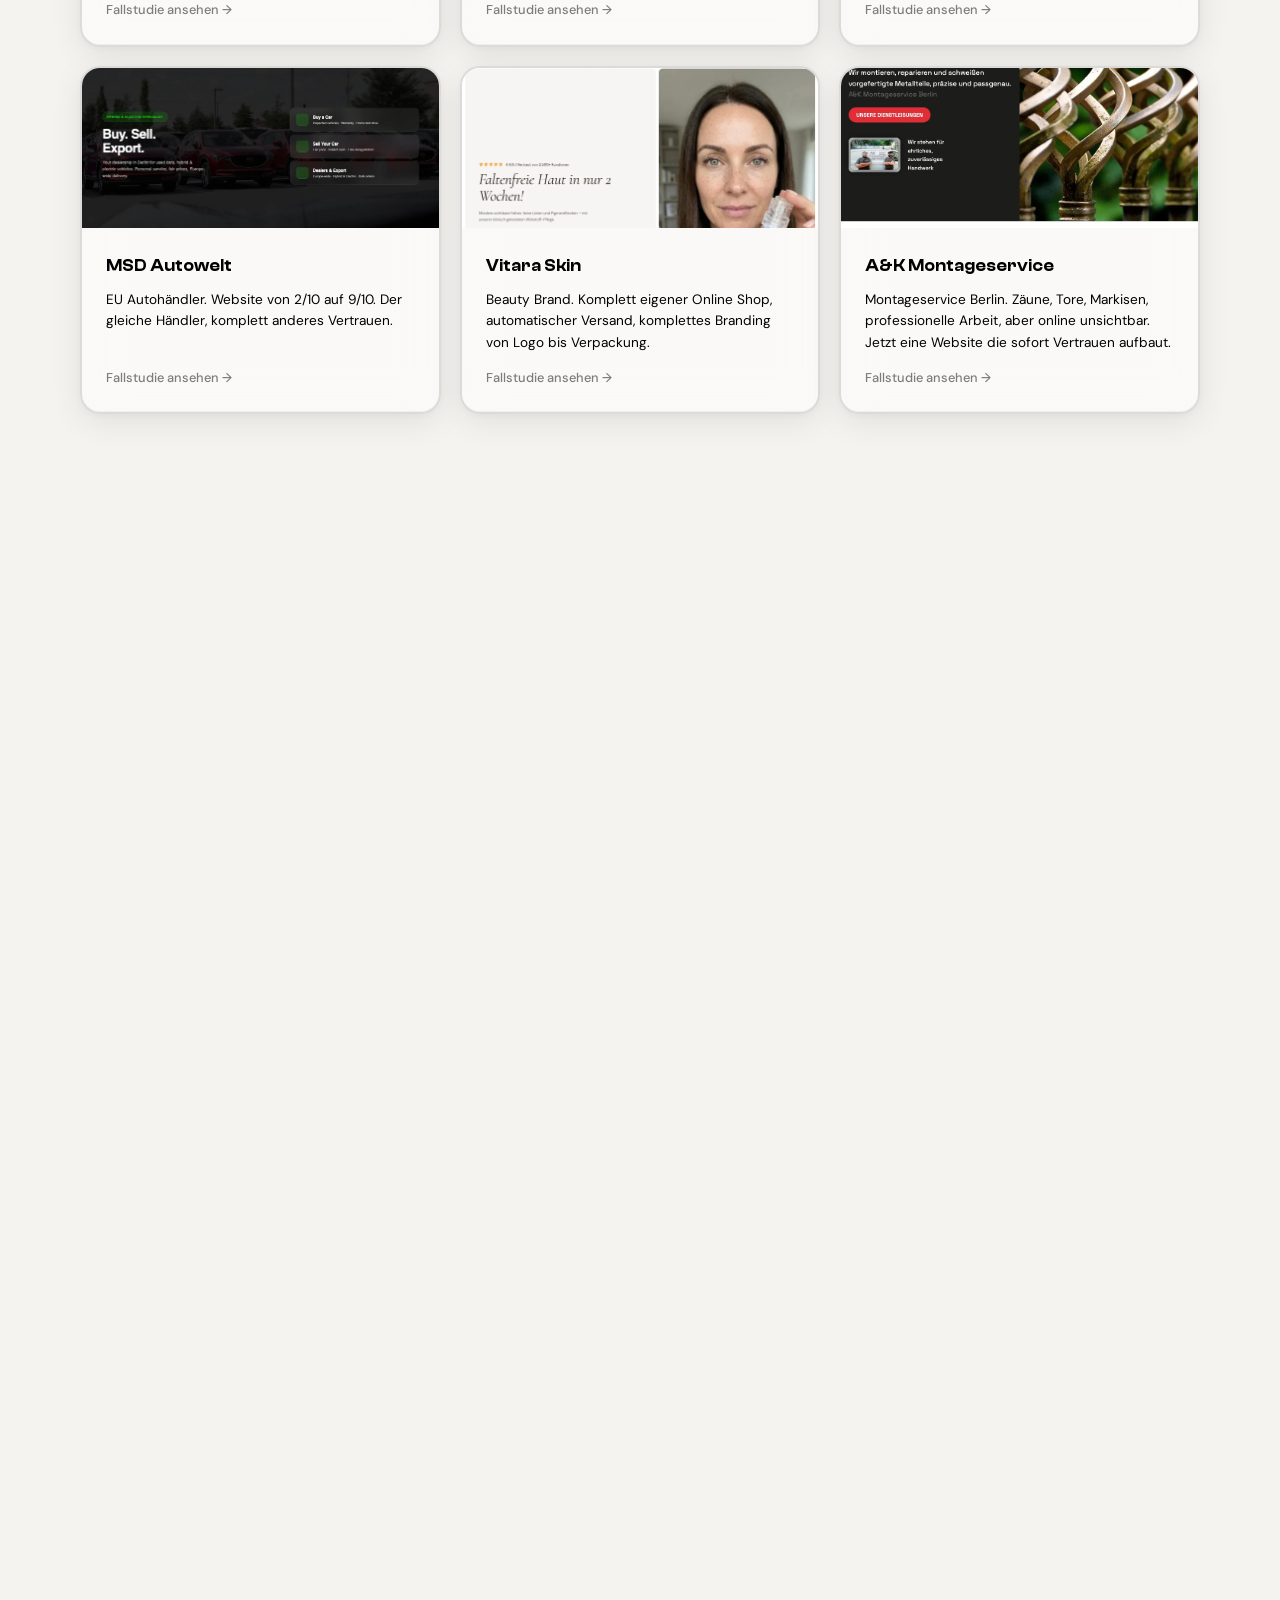
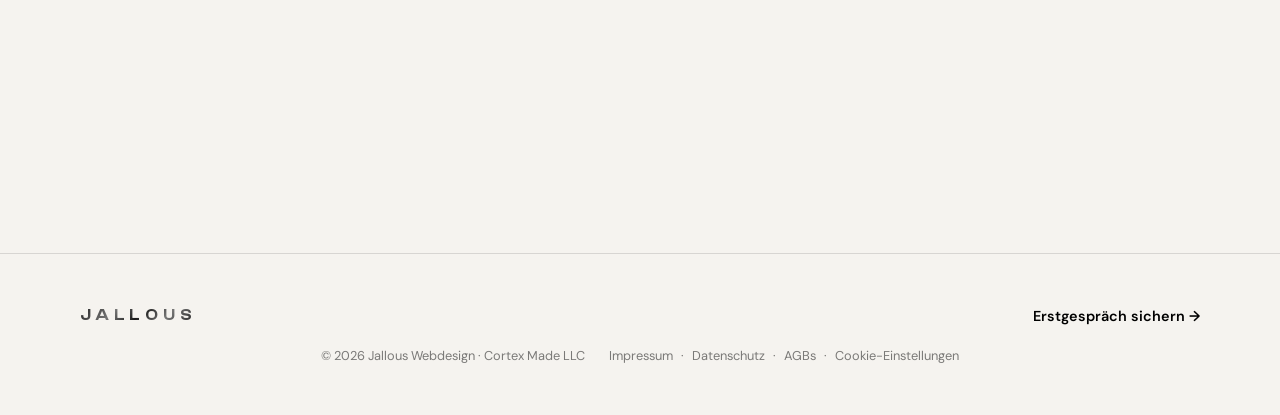
==== commit 6950b08a: "Bellucci case study with real Google Ads + Meta Ads data, site-wide improvements - Bellucci page: re" ====
--- a/index.html
+++ b/index.html
@@ -8,11 +8,15 @@
 <meta name="keywords" content="Webdesign, Premium Webdesign, Website erstellen lassen, Webdesigner Deutschland, Conversion Optimierung, Online Shop erstellen">
 <meta name="author" content="Hassan Jallous, Jallous Webdesign">
 <meta name="robots" content="index, follow">
+<link rel="canonical" href="https://jallous-webdesign.de/">
 <meta property="og:title" content="Jallous Webdesign | Premium Webdesign das verkauft">
 <meta property="og:description" content="Premium Webdesign das Vertrauen aufbaut und verkauft. Kunden verdoppeln ihr Investment in den ersten Monaten.">
 <meta property="og:type" content="website">
 <meta property="og:url" content="https://jallous-webdesign.de">
 <meta property="og:locale" content="de_DE">
+<meta property="og:image" content="https://jallous-webdesign.de/hassan-hero-light.webp">
+<meta property="og:image:width" content="1200">
+<meta property="og:image:height" content="630">
 <link rel="icon" type="image/png" sizes="64x64" href="logos/favicon-64.png">
 <link rel="icon" type="image/png" sizes="32x32" href="logos/favicon-32.png">
 <link rel="preconnect" href="https://fonts.googleapis.com">
@@ -34,9 +38,13 @@
 
 <link rel="stylesheet" href="css/shared.css">
 <link rel="stylesheet" href="css/home.css">
+<link rel="stylesheet" href="css/cc.css">
+<script defer src="js/cc.js"></script>
+<script defer src="js/tracking.js"></script>
 </head>
 
 <body>
+
 
 <!-- ═══════════════════════════════════════════════
      NAVIGATION
@@ -252,15 +260,15 @@
 
           <div class="featured-detail">
             <strong>Problem</strong>
-            <p>Ein Restaurant auf 9.5/10 Niveau, mit einer Website auf 3.5/10. Kunden googeln "Bellucci Berlin", sehen die Seite und fragen sich: ist das wirklich so gut?</p>
+            <p>Zwei Filialen, Fine Dining am Ku'damm, durchschnittlich 80€ pro Gast, aber online komplett unsichtbar. Keine Ads, kein Marketing, alles nur über Laufkundschaft.</p>
           </div>
           <div class="featured-detail">
             <strong>Lösung</strong>
-            <p>Neue Website die das Niveau des Restaurants widerspiegelt. Premium Look, Reservierung, Speisekarte, alles auf dem Level das die Gäste erwarten.</p>
+            <p>Instagram und Facebook Werbung für Sichtbarkeit, Google Ads für direkte Reservierungen. Dann neue Premium Website gebaut.</p>
           </div>
           <div class="featured-detail">
             <strong>Ergebnis</strong>
-            <p>10-40k€ Umsatz über Feiertage via Google Ads dank der neuen Webpräsenz.</p>
+            <p>~88.800€ geschätzter Umsatz in 7 Wochen. 2,7 Mio. Menschen erreicht. 614+ Reservierungen.</p>
           </div>
           <span class="portfolio-link">Fallstudie lesen →</span>
         </div>
@@ -286,8 +294,8 @@
             <span class="result-item"><span class="chrome-text">+3.874%</span> Wachstum</span>
             <span class="result-sep">|</span>
             <span class="result-item"><span class="chrome-text">10.000€+</span> Umsatz in 4 Monaten</span>
-            <span class="result-sep">|</span>
-            <span class="result-item"><span class="chrome-text">211</span> Bestellungen</span>
+            <br class="result-break">
+            <span class="result-item"><span class="chrome-text">+211</span> Bestellungen</span>
             <span class="result-sep">|</span>
             <span class="result-item">Ohne einen Cent in Werbung</span>
           </div>
@@ -311,7 +319,7 @@
         <img src="projects/projekt-07.webp" alt="Stage-Code Website" loading="lazy">
         <div>
           <h4>Stage-Code</h4>
-          <p>Eventfirma. Alte Website hat Kunden verjagt. Komplett neues Branding und Website. Jetzt sieht man sofort: die wissen was sie tun.</p>
+          <p>Eventfirma. Alte Website hat Kunden verjagt. Neues Branding, neue Website, automatische Terminbuchung. 3x mehr Anfragen.</p>
           <span class="portfolio-link">Fallstudie ansehen →</span>
         </div>
       </a>
@@ -338,7 +346,7 @@
         <img src="projects/projekt-03.webp" alt="Vitara Skin Website" loading="lazy">
         <div>
           <h4>Vitara Skin</h4>
-          <p>Beauty E-Commerce. Premium Shopify Shop für eine Beauty Brand. Vergleichbare Shops in der Nische machen 200-400k€ monatlich. Frisch live.</p>
+          <p>Beauty Brand. Komplett eigener Online Shop, automatischer Versand, komplettes Branding von Logo bis Verpackung.</p>
           <span class="portfolio-link">Fallstudie ansehen →</span>
         </div>
       </a>
@@ -364,7 +372,7 @@
 
     <div class="about-layout">
       <div class="about-photo reveal">
-        FOTO
+        <img src="hassan-about.webp" alt="Hassan Jallous — Gründer von Jallous Webdesign" loading="lazy">
       </div>
 
       <div class="about-text reveal reveal-delay-1">
@@ -493,7 +501,8 @@
         <div class="form-step active" data-step="1">
           <div class="form-step-label">SCHRITT 1 VON 6</div>
           <h3>Wie heißt du?</h3>
-          <input type="text" class="form-input" id="formName" placeholder="Dein Name" autocomplete="name">
+          <input type="text" class="form-input" id="formName" placeholder="Vor- und Nachname" autocomplete="name">
+          <div class="form-error-msg" id="errorName"></div>
           <div class="form-nav">
             <div></div>
             <button class="form-next" onclick="nextStep(2)">Weiter →</button>
@@ -524,6 +533,7 @@
               <input type="radio" name="branche" value="Sonstiges">Sonstiges
             </label>
           </div>
+          <div class="form-error-msg" id="errorBranche"></div>
           <div class="form-nav">
             <button class="form-back" onclick="prevStep(1)">← Zurück</button>
             <button class="form-next" onclick="nextStep(3)">Weiter →</button>
@@ -538,13 +548,14 @@
             <label class="form-option" onclick="selectOption(this, 'websiteOptions'); showWebsiteUrl(true)">
               <input type="radio" name="hasWebsite" value="Ja">Ja
             </label>
+            <div class="conditional-field" id="websiteUrlField">
+              <input type="text" class="form-input" id="formWebsiteUrl" placeholder="z.B. example.de">
+            </div>
             <label class="form-option" onclick="selectOption(this, 'websiteOptions'); showWebsiteUrl(false)">
               <input type="radio" name="hasWebsite" value="Nein">Nein
             </label>
           </div>
-          <div class="conditional-field" id="websiteUrlField">
-            <input type="url" class="form-input" id="formWebsiteUrl" placeholder="Deine Website-URL">
-          </div>
+          <div class="form-error-msg" id="errorWebsite"></div>
           <div class="form-nav">
             <button class="form-back" onclick="prevStep(2)">← Zurück</button>
             <button class="form-next" onclick="nextStep(4)">Weiter →</button>
@@ -556,6 +567,7 @@
           <div class="form-step-label">SCHRITT 4 VON 6</div>
           <h3>Was ist gerade dein größtes Problem mit deinem Online-Auftritt?</h3>
           <textarea class="form-input" id="formProblem" placeholder="Erzähl mir davon..."></textarea>
+          <div class="form-error-msg" id="errorProblem"></div>
           <div class="form-nav">
             <button class="form-back" onclick="prevStep(3)">← Zurück</button>
             <button class="form-next" onclick="nextStep(5)">Weiter →</button>
@@ -566,7 +578,7 @@
         <div class="form-step" data-step="5">
           <div class="form-step-label">SCHRITT 5 VON 6</div>
           <h3>Wie viel Umsatz machst du gerade im Monat?</h3>
-          <div class="form-options" id="umsatzOptions" style="margin-bottom: 1.5rem;">
+          <div class="form-options" id="umsatzOptions" style="margin-bottom: 0;">
             <label class="form-option" onclick="selectOption(this, 'umsatzOptions')">
               <input type="radio" name="umsatz" value="Unter 5.000€">Unter 5.000€
             </label>
@@ -580,8 +592,9 @@
               <input type="radio" name="umsatz" value="Über 50.000€">Über 50.000€
             </label>
           </div>
-
-          <h3 style="margin-top: 0.5rem;">Wie erreichst du gerade deine Kunden?</h3>
+          <div class="form-error-msg" id="errorUmsatz"></div>
+
+          <h3 style="margin-top: 1rem;">Wie erreichst du gerade deine Kunden?</h3>
           <div class="form-options" id="kundenOptions">
             <label class="form-option" onclick="selectOption(this, 'kundenOptions')">
               <input type="radio" name="kunden" value="Mund zu Mund">Mund zu Mund
@@ -599,6 +612,7 @@
               <input type="radio" name="kunden" value="Gar nicht richtig">Gar nicht richtig
             </label>
           </div>
+          <div class="form-error-msg" id="errorKunden"></div>
           <div class="form-nav">
             <button class="form-back" onclick="prevStep(4)">← Zurück</button>
             <button class="form-next" onclick="nextStep(6)">Weiter →</button>
@@ -610,8 +624,14 @@
           <div class="form-step-label">SCHRITT 6 VON 6</div>
           <h3>Wie kann ich dich erreichen?</h3>
           <div class="form-row">
-            <input type="email" class="form-input" id="formEmail" placeholder="E-Mail Adresse" autocomplete="email">
-            <input type="tel" class="form-input" id="formPhone" placeholder="Telefonnummer" autocomplete="tel">
+            <div>
+              <input type="email" class="form-input" id="formEmail" placeholder="E-Mail Adresse" autocomplete="email">
+              <div class="form-error-msg" id="errorEmail"></div>
+            </div>
+            <div>
+              <input type="tel" class="form-input" id="formPhone" placeholder="Telefonnummer" autocomplete="tel">
+              <div class="form-error-msg" id="errorPhone"></div>
+            </div>
           </div>
           <div class="form-nav">
             <button class="form-back" onclick="prevStep(5)">← Zurück</button>
@@ -621,6 +641,10 @@
 
         <!-- Success -->
         <div class="form-success" id="formSuccess">
+          <canvas class="confetti-canvas" id="confettiCanvas"></canvas>
+          <div class="success-checkmark">
+            <svg viewBox="0 0 24 24" fill="none" stroke="currentColor" stroke-width="2.5" stroke-linecap="round" stroke-linejoin="round"><polyline points="4 12 10 18 20 6"></polyline></svg>
+          </div>
           <h3>Danke!</h3>
           <p>Ich schaue mir deine Angaben an und melde mich in den nächsten 24-48 Stunden bei dir.</p>
         </div>
@@ -639,7 +663,8 @@
       <a href="#bewerbung" class="footer-cta">Erstgespräch sichern <span class="btn-arrow">→</span></a>
     </div>
     <div class="footer-legal">
-      © 2026 Jallous Webdesign · Cortex Made LLC · <a href="#">Impressum</a> · <a href="#">Datenschutz</a> · <a href="#">AGBs</a>
+      <span class="footer-copy">© 2026 Jallous Webdesign · Cortex Made LLC</span>
+      <span class="footer-links"><a href="impressum.html">Impressum</a> · <a href="datenschutz.html">Datenschutz</a> · <a href="agb.html">AGBs</a> · <a href="#" onclick="resetCookieConsent();return false;">Cookie-Einstellungen</a></span>
     </div>
   </div>
 </footer>
@@ -695,11 +720,145 @@
   updateStepIndicator();
 }
 
+/* ─── Validation helpers ─── */
+function showError(id, msg, shakeEl) {
+  var el = document.getElementById(id);
+  el.textContent = msg;
+  el.classList.add('visible');
+  if (shakeEl) {
+    shakeEl.classList.add('shake');
+    setTimeout(function() { shakeEl.classList.remove('shake'); }, 400);
+  }
+}
+
+function clearError(id) {
+  var el = document.getElementById(id);
+  if (el) { el.textContent = ''; el.classList.remove('visible'); }
+}
+
+function clearStepErrors() {
+  document.querySelectorAll('.form-error-msg').forEach(function(e) {
+    e.textContent = ''; e.classList.remove('visible');
+  });
+  document.querySelectorAll('.form-input.shake, .form-options.shake').forEach(function(e) {
+    e.classList.remove('shake');
+  });
+}
+
+function validateStep(step) {
+  clearStepErrors();
+  if (step === 1) {
+    /* Name: only letters/spaces/hyphens, min 2 words */
+    var name = document.getElementById('formName').value.trim();
+    var nameInput = document.getElementById('formName');
+    if (!name) {
+      showError('errorName', 'Bitte gib deinen Vor- und Nachnamen ein.', nameInput);
+      nameInput.focus();
+      return false;
+    }
+    if (!/^[a-zA-ZÀ-ÿ\u00C0-\u024F\s\-']+$/.test(name)) {
+      showError('errorName', 'Nur Buchstaben erlaubt — keine Zahlen oder Sonderzeichen.', nameInput);
+      nameInput.focus();
+      return false;
+    }
+    var words = name.split(/\s+/).filter(function(w) { return w.length > 0; });
+    if (words.length < 2) {
+      showError('errorName', 'Bitte gib Vor- und Nachnamen ein.', nameInput);
+      nameInput.focus();
+      return false;
+    }
+    return true;
+  }
+
+  if (step === 2) {
+    var checked = document.querySelector('input[name="branche"]:checked');
+    if (!checked) {
+      showError('errorBranche', 'Bitte wähle deine Branche.', document.getElementById('brancheOptions'));
+      return false;
+    }
+    return true;
+  }
+
+  if (step === 3) {
+    var checked = document.querySelector('input[name="hasWebsite"]:checked');
+    if (!checked) {
+      showError('errorWebsite', 'Bitte wähle eine Option.', document.getElementById('websiteOptions'));
+      return false;
+    }
+    if (checked.value === 'Ja') {
+      var url = document.getElementById('formWebsiteUrl').value.trim();
+      var urlInput = document.getElementById('formWebsiteUrl');
+      if (!url) {
+        showError('errorWebsite', 'Bitte gib deine Website-Adresse ein.', urlInput);
+        urlInput.focus();
+        return false;
+      }
+      /* Accept plain domains like example.de, full URLs, subdomains */
+      if (!/^(https?:\/\/)?[a-zA-Z0-9]([a-zA-Z0-9\-]*[a-zA-Z0-9])?(\.[a-zA-Z]{2,})+/.test(url)) {
+        showError('errorWebsite', 'Bitte gib eine gültige Domain ein (z.B. example.de).', urlInput);
+        urlInput.focus();
+        return false;
+      }
+    }
+    return true;
+  }
+
+  if (step === 4) {
+    var problem = document.getElementById('formProblem').value.trim();
+    var problemInput = document.getElementById('formProblem');
+    if (!problem) {
+      showError('errorProblem', 'Bitte beschreibe kurz dein Problem.', problemInput);
+      problemInput.focus();
+      return false;
+    }
+    return true;
+  }
+
+  if (step === 5) {
+    var umsatz = document.querySelector('input[name="umsatz"]:checked');
+    if (!umsatz) {
+      showError('errorUmsatz', 'Bitte wähle deinen Umsatzbereich.', document.getElementById('umsatzOptions'));
+      return false;
+    }
+    var kunden = document.querySelector('input[name="kunden"]:checked');
+    if (!kunden) {
+      showError('errorKunden', 'Bitte wähle wie du Kunden erreichst.', document.getElementById('kundenOptions'));
+      return false;
+    }
+    return true;
+  }
+
+  if (step === 6) {
+    var valid = true;
+    var email = document.getElementById('formEmail').value.trim();
+    var emailInput = document.getElementById('formEmail');
+    var phone = document.getElementById('formPhone').value.trim();
+    var phoneInput = document.getElementById('formPhone');
+
+    if (!email || !/^[^\s@]+@[^\s@]+\.[^\s@]+$/.test(email)) {
+      showError('errorEmail', 'Bitte gib eine gültige E-Mail ein.', emailInput);
+      if (valid) emailInput.focus();
+      valid = false;
+    }
+    if (!phone || !/^[\d\s\+\-()]{6,}$/.test(phone)) {
+      showError('errorPhone', 'Bitte gib eine gültige Telefonnummer ein.', phoneInput);
+      if (valid) phoneInput.focus();
+      valid = false;
+    }
+    return valid;
+  }
+
+  return true;
+}
+
 function nextStep(step) {
+  /* Validate current step (step - 1) before advancing */
+  if (!validateStep(step - 1)) return;
   showStep(step);
 }
 
 function prevStep(step) {
+  clearStepErrors();
   showStep(step);
 }
 
@@ -710,6 +869,14 @@
   });
   el.classList.add('selected');
   el.querySelector('input').checked = true;
+  /* Clear any error on this group when user selects */
+  var errorMap = {
+    brancheOptions: 'errorBranche',
+    websiteOptions: 'errorWebsite',
+    umsatzOptions: 'errorUmsatz',
+    kundenOptions: 'errorKunden'
+  };
+  if (errorMap[groupId]) clearError(errorMap[groupId]);
 }
 
 function showWebsiteUrl(show) {
@@ -722,6 +889,9 @@
 }
 
 function submitForm() {
+  /* Validate step 6 before submitting */
+  if (!validateStep(6)) return;
+
   // Hide all steps
   document.querySelectorAll('.form-step').forEach(function(s) {
     s.classList.remove('active');
@@ -731,6 +901,7 @@
   document.querySelector('.form-intro').style.display = 'none';
   // Show success
   document.getElementById('formSuccess').classList.add('active');
+  document.getElementById('applicationForm').classList.add('success-state');
 
   // Collect form data (for future integration)
   var formData = {
@@ -746,22 +917,133 @@
   };
 
   console.log('Form submitted:', formData);
-}
+
+  // Send form data to backend
+  fetch('/api/submit-form.php', {
+    method: 'POST',
+    headers: { 'Content-Type': 'application/json' },
+    body: JSON.stringify(formData)
+  }).catch(function(err) {
+    console.error('Form submit error:', err);
+  });
+
+  /* Launch chrome confetti */
+  launchChromeConfetti();
+}
+
+/* ─── Chrome Confetti Animation ─── */
+function launchChromeConfetti() {
+  var canvas = document.getElementById('confettiCanvas');
+  var container = document.getElementById('formSuccess');
+  if (!canvas || !container) return;
+
+  canvas.width = container.offsetWidth;
+  canvas.height = container.offsetHeight;
+  var ctx = canvas.getContext('2d');
+
+  /* Chrome color palette */
+  var chromeColors = [
+    '#d8d8d8', '#b0b0b0', '#888888', '#666666', '#aaaaaa',
+    '#c0c0c0', '#e0e0e0', '#555555', '#999999', '#f0f0f0'
+  ];
+
+  var particles = [];
+  var totalParticles = 60;
+
+  for (var i = 0; i < totalParticles; i++) {
+    particles.push({
+      x: canvas.width / 2 + (Math.random() - 0.5) * 40,
+      y: canvas.height * 0.3,
+      vx: (Math.random() - 0.5) * 8,
+      vy: -Math.random() * 6 - 2,
+      w: Math.random() * 8 + 3,
+      h: Math.random() * 6 + 2,
+      color: chromeColors[Math.floor(Math.random() * chromeColors.length)],
+      rotation: Math.random() * 360,
+      rotSpeed: (Math.random() - 0.5) * 12,
+      gravity: 0.12 + Math.random() * 0.08,
+      opacity: 1,
+      fade: 0.003 + Math.random() * 0.005,
+      shimmer: Math.random() * Math.PI * 2,
+      shimmerSpeed: 0.05 + Math.random() * 0.1
+    });
+  }
+
+  var animFrame;
+  function animate() {
+    ctx.clearRect(0, 0, canvas.width, canvas.height);
+    var alive = false;
+
+    for (var i = 0; i < particles.length; i++) {
+      var p = particles[i];
+      if (p.opacity <= 0) continue;
+      alive = true;
+
+      p.x += p.vx;
+      p.vy += p.gravity;
+      p.y += p.vy;
+      p.vx *= 0.99;
+      p.rotation += p.rotSpeed;
+      p.opacity -= p.fade;
+      p.shimmer += p.shimmerSpeed;
+
+      /* Chrome shimmer effect — brightness oscillates */
+      var shimmerAlpha = 0.5 + Math.sin(p.shimmer) * 0.5;
+      ctx.save();
+      ctx.translate(p.x, p.y);
+      ctx.rotate(p.rotation * Math.PI / 180);
+      ctx.globalAlpha = Math.max(0, p.opacity);
+      ctx.fillStyle = p.color;
+      ctx.fillRect(-p.w / 2, -p.h / 2, p.w, p.h);
+      /* Shimmer highlight overlay */
+      ctx.globalAlpha = Math.max(0, p.opacity * shimmerAlpha * 0.6);
+      ctx.fillStyle = '#ffffff';
+      ctx.fillRect(-p.w / 2, -p.h / 2, p.w * 0.5, p.h);
+      ctx.restore();
+    }
+
+    if (alive) {
+      animFrame = requestAnimationFrame(animate);
+    } else {
+      ctx.clearRect(0, 0, canvas.width, canvas.height);
+    }
+  }
+
+  animate();
+}
+
+/* Clear errors on input typing */
+document.getElementById('formName').addEventListener('input', function() { clearError('errorName'); });
+document.getElementById('formProblem').addEventListener('input', function() { clearError('errorProblem'); });
+document.getElementById('formWebsiteUrl').addEventListener('input', function() { clearError('errorWebsite'); });
+document.getElementById('formEmail').addEventListener('input', function() { clearError('errorEmail'); });
+document.getElementById('formPhone').addEventListener('input', function() { clearError('errorPhone'); });
 
 /* Focus name input when any #bewerbung link is clicked */
 document.querySelectorAll('a[href="#bewerbung"]').forEach(function(link) {
   link.addEventListener('click', function(e) {
     e.preventDefault();
-    var input = document.getElementById('formName');
-    /* iOS Safari only allows focus() from direct user gesture — no setTimeout */
-    input.focus();
-    input.scrollIntoView({ behavior: 'smooth', block: 'center' });
-    /* Close mobile menu if open */
+
+    /* Close mobile menu first if open */
     var nav = document.querySelector('.nav-links');
     if (nav && nav.classList.contains('active')) {
       nav.classList.remove('active');
       document.body.style.overflow = '';
     }
+
+    /* Always reset to step 1 */
+    showStep(1);
+
+    var input = document.getElementById('formName');
+
+    /* iOS Safari only honours focus() inside the synchronous click handler.
+       We focus FIRST (opens keyboard), then scroll after a short delay
+       so the viewport accounts for the keyboard height. */
+    input.focus();
+
+    setTimeout(function() {
+      input.scrollIntoView({ behavior: 'smooth', block: 'center' });
+    }, 350);
   });
 });
 </script>
--- a/css/shared.css
+++ b/css/shared.css
@@ -138,6 +138,12 @@
   overflow-x: hidden;
   -webkit-font-smoothing: antialiased;
   -moz-osx-font-smoothing: grayscale;
+}
+
+/* Performance: skip rendering off-screen sections */
+section {
+  content-visibility: auto;
+  contain-intrinsic-size: auto 500px;
 }
 
 /* ═══════════════════════════════════════════════
@@ -1137,6 +1143,34 @@
   font-weight: 700;
 }
 
+.result-break {
+  width: 100%;
+}
+
+@media (max-width: 768px) {
+  .result-break {
+    display: none;
+  }
+  .featured-result.chrome-oval {
+    flex-direction: column;
+    border-radius: var(--card-radius);
+    gap: 0.6rem;
+    padding: 1rem 1.2rem;
+  }
+
+  .featured-result .result-sep {
+    display: none;
+  }
+
+  .featured-content .portfolio-link {
+    margin-top: 1.5rem;
+  }
+
+  .featured-result .result-item {
+    font-size: 0.9rem;
+  }
+}
+
 @media (min-width: 769px) {
   .portfolio-featured {
     grid-template-columns: repeat(2, 1fr);
@@ -1235,6 +1269,16 @@
   font-size: 0.8rem;
   color: var(--text-muted);
   margin-top: 1rem;
+  display: flex;
+  justify-content: center;
+  align-items: center;
+  gap: 1.5rem;
+  flex-wrap: wrap;
+}
+
+.footer-legal .footer-links {
+  display: flex;
+  gap: 0.5rem;
 }
 
 .footer-legal a {
@@ -1245,6 +1289,35 @@
 
 .footer-legal a:hover {
   color: var(--text-secondary);
+}
+
+/* Footer — mobile */
+@media (max-width: 600px) {
+  .footer { padding: 2rem 0; }
+
+  .footer-inner {
+    flex-direction: column;
+    align-items: center;
+    text-align: center;
+    gap: 1rem;
+  }
+
+  .footer-legal {
+    flex-direction: column;
+    gap: 0.4rem;
+    margin-top: 0.75rem;
+  }
+
+  .footer-legal .footer-copy {
+    display: block;
+    margin-bottom: 0.25rem;
+  }
+
+  .footer-legal .footer-links {
+    display: flex;
+    justify-content: center;
+    gap: 0.75rem;
+  }
 }
 
 /* ═══════════════════════════════════════════════
--- a/css/home.css
+++ b/css/home.css
@@ -370,6 +370,7 @@
     display: flex;
     gap: 10px;
     width: max-content;
+    will-change: transform;
   }
 
   .marquee-left .marquee-track {
@@ -387,6 +388,7 @@
     flex-shrink: 0;
     object-fit: cover;
     aspect-ratio: 16/9;
+    content-visibility: auto;
   }
 
   @keyframes marqueeLeft {
@@ -508,15 +510,14 @@
   width: 280px;
   height: 340px;
   border-radius: var(--card-radius);
-  background: linear-gradient(135deg, var(--glass-bg), var(--glass-bg-hover));
-  border: 2px solid var(--glass-border);
-  display: flex;
-  align-items: center;
-  justify-content: center;
-  color: var(--text-muted);
-  font-size: 0.8rem;
-  letter-spacing: 0.1em;
-  text-transform: uppercase;
+  overflow: hidden;
+  flex-shrink: 0;
+}
+
+.about-photo img {
+  width: 100%;
+  height: 100%;
+  object-fit: cover;
 }
 
 .about-text p {
@@ -728,6 +729,11 @@
 
 .form-glass {
   padding: 3rem 2.5rem;
+  transition: padding 0.4s ease;
+}
+
+.form-glass.success-state {
+  padding: 2rem 2.5rem;
 }
 
 .form-intro {
@@ -849,11 +855,51 @@
   user-select: none;
 }
 
-.form-option:hover,
-.form-option.selected {
+.form-option:hover {
   border-color: var(--glass-border-strong);
   color: var(--text-primary);
   background: var(--glass-bg-hover);
+}
+
+/* Chrome stroke on selected option */
+.form-option.selected {
+  color: var(--text-primary);
+  border: 2px solid transparent;
+  background:
+    linear-gradient(rgba(245,243,239,0.95), rgba(245,243,239,0.95)) padding-box,
+    conic-gradient(
+      from var(--chrome-angle),
+      #b0b0b0 0%, #d0d0d0 8%, #8a8a8a 16%, #555 24%,
+      #c0c0c0 32%, #d8d8d8 40%, #777 48%, #4a4a4a 56%,
+      #b5b5b5 64%, #d0d0d0 72%, #888 80%, #555 88%, #b0b0b0 100%
+    ) border-box;
+  animation: chrome-border-rotate 3s linear infinite;
+}
+
+[data-theme="dark"] .form-option.selected {
+  background:
+    linear-gradient(rgba(14,14,14,0.95), rgba(14,14,14,0.95)) padding-box,
+    conic-gradient(
+      from var(--chrome-angle),
+      #222 0%, #fafafa 8%, #444 16%, #888 24%,
+      #fafafa 32%, #333 40%, #aaa 48%, #fafafa 56%,
+      #555 64%, #ddd 72%, #333 80%, #fafafa 88%, #222 100%
+    ) border-box;
+  animation: chrome-border-rotate 3s linear infinite;
+}
+
+@media (prefers-color-scheme: dark) {
+  :root:not([data-theme="light"]) .form-option.selected {
+    background:
+      linear-gradient(rgba(14,14,14,0.95), rgba(14,14,14,0.95)) padding-box,
+      conic-gradient(
+        from var(--chrome-angle),
+        #222 0%, #fafafa 8%, #444 16%, #888 24%,
+        #fafafa 32%, #333 40%, #aaa 48%, #fafafa 56%,
+        #555 64%, #ddd 72%, #333 80%, #fafafa 88%, #222 100%
+      ) border-box;
+    animation: chrome-border-rotate 3s linear infinite;
+  }
 }
 
 .form-option input {
@@ -921,6 +967,38 @@
 }
 
 /* Website URL conditional field */
+/* Validation error states */
+.form-input.shake {
+  animation: form-shake 0.4s ease;
+  border-color: #c0392b;
+}
+
+.form-options.shake .form-option {
+  animation: form-shake 0.4s ease;
+}
+
+.form-error-msg {
+  font-size: 0.8rem;
+  color: #c0392b;
+  margin-top: 0.5rem;
+  opacity: 0;
+  transform: translateY(-4px);
+  transition: opacity 0.3s, transform 0.3s;
+}
+
+.form-error-msg.visible {
+  opacity: 1;
+  transform: translateY(0);
+}
+
+@keyframes form-shake {
+  0%, 100% { transform: translateX(0); }
+  20% { transform: translateX(-6px); }
+  40% { transform: translateX(6px); }
+  60% { transform: translateX(-4px); }
+  80% { transform: translateX(4px); }
+}
+
 .conditional-field {
   display: none;
   margin-top: 1rem;
@@ -934,7 +1012,9 @@
 .form-success {
   display: none;
   text-align: center;
-  padding: 2rem 0;
+  padding: 3rem 0 2rem;
+  position: relative;
+  overflow: hidden;
 }
 
 .form-success.active {
@@ -944,15 +1024,98 @@
 .form-success h3 {
   font-family: var(--font-display);
   font-weight: 600;
-  font-size: 1.5rem;
+  font-size: 2rem;
   color: var(--text-primary);
-  margin-bottom: 1rem;
+  margin-bottom: 0.5rem;
+  opacity: 0;
+  transform: scale(0.5);
+  animation: successPop 0.6s cubic-bezier(0.34, 1.56, 0.64, 1) 0.2s forwards;
 }
 
 .form-success p {
   font-size: 1rem;
   color: var(--text-secondary);
   line-height: 1.7;
+  opacity: 0;
+  transform: translateY(10px);
+  animation: successFadeUp 0.5s ease 0.6s forwards;
+}
+
+/* Success animation keyframes — must be before rules that use them */
+@keyframes successPop {
+  0% { opacity: 0; transform: scale(0.3); }
+  100% { opacity: 1; transform: scale(1); }
+}
+
+@keyframes successFadeUp {
+  0% { opacity: 0; transform: translateY(10px); }
+  100% { opacity: 1; transform: translateY(0); }
+}
+
+@keyframes checkDraw {
+  100% { stroke-dashoffset: 0; }
+}
+
+/* Chrome checkmark circle — uses linear-gradient fallback for broad compat */
+.success-checkmark {
+  width: 80px;
+  height: 80px;
+  border-radius: 50%;
+  margin: 0 auto 1.5rem;
+  display: flex;
+  align-items: center;
+  justify-content: center;
+  flex-shrink: 0;
+  border: 3px solid transparent;
+  background:
+    linear-gradient(rgba(245,243,239,0.95), rgba(245,243,239,0.95)) padding-box,
+    linear-gradient(135deg, #b0b0b0, #d8d8d8, #555, #c0c0c0, #888, #d0d0d0, #4a4a4a, #b0b0b0) border-box;
+  opacity: 0;
+  transform: scale(0.3);
+  animation: successPop 0.5s cubic-bezier(0.34, 1.56, 0.64, 1) forwards;
+}
+
+[data-theme="dark"] .success-checkmark {
+  background:
+    linear-gradient(rgba(14,14,14,0.95), rgba(14,14,14,0.95)) padding-box,
+    linear-gradient(135deg, #333, #fafafa, #555, #aaa, #fafafa, #444, #ddd, #333) border-box;
+}
+
+@media (prefers-color-scheme: dark) {
+  :root:not([data-theme="light"]) .success-checkmark {
+    background:
+      linear-gradient(rgba(14,14,14,0.95), rgba(14,14,14,0.95)) padding-box,
+      linear-gradient(135deg, #333, #fafafa, #555, #aaa, #fafafa, #444, #ddd, #333) border-box;
+  }
+}
+
+.success-checkmark svg {
+  width: 36px;
+  height: 36px;
+  stroke: var(--text-primary);
+  stroke-width: 2.5;
+  fill: none;
+  stroke-dasharray: 50;
+  stroke-dashoffset: 50;
+  animation: checkDraw 0.5s ease 0.3s forwards;
+}
+
+/* Confetti canvas */
+.confetti-canvas {
+  position: absolute;
+  top: 0;
+  left: 0;
+  width: 100%;
+  height: 100%;
+  pointer-events: none;
+  z-index: 1;
+}
+
+.form-success h3,
+.form-success p,
+.form-success .success-checkmark {
+  position: relative;
+  z-index: 2;
 }
 
 /* ═══════════════════════════════════════════════
--- a/css/cc.css
+++ b/css/cc.css
@@ -0,0 +1,142 @@
+/* ═══════════════════════════════════════════════
+   COOKIE CONSENT — Fullscreen Overlay
+   ═══════════════════════════════════════════════ */
+
+.cookie-overlay {
+  position: fixed;
+  inset: 0;
+  z-index: 10000;
+  display: flex;
+  align-items: center;
+  justify-content: center;
+  font-family: 'DM Sans', sans-serif;
+  background: rgba(0, 0, 0, 0.65);
+  backdrop-filter: blur(8px);
+  -webkit-backdrop-filter: blur(8px);
+  opacity: 0;
+  animation: cookieFadeIn 0.4s ease forwards;
+}
+
+@keyframes cookieFadeIn {
+  to { opacity: 1; }
+}
+
+.cookie-box {
+  background: #fff;
+  border-radius: 20px;
+  padding: 2.5rem 2.2rem;
+  max-width: 420px;
+  width: 90%;
+  text-align: center;
+  box-shadow: 0 24px 80px rgba(0, 0, 0, 0.25);
+  transform: scale(0.92);
+  animation: cookiePopIn 0.4s 0.1s cubic-bezier(0.16, 1, 0.3, 1) forwards;
+}
+
+@keyframes cookiePopIn {
+  to { transform: scale(1); }
+}
+
+[data-theme="dark"] .cookie-box {
+  background: #1a1a1a;
+  box-shadow: 0 24px 80px rgba(0, 0, 0, 0.5);
+}
+
+.cookie-icon {
+  font-size: 2.4rem;
+  margin-bottom: 0.8rem;
+  display: block;
+}
+
+.cookie-title {
+  font-size: 1.25rem;
+  font-weight: 700;
+  color: var(--text-primary, #000);
+  margin-bottom: 0.6rem;
+}
+
+.cookie-desc {
+  font-size: 0.88rem;
+  color: var(--text-muted, rgba(0,0,0,0.5));
+  line-height: 1.6;
+  margin-bottom: 1rem;
+}
+
+.cookie-desc a {
+  color: var(--text-secondary, rgba(0,0,0,0.7));
+  text-decoration: underline;
+  text-underline-offset: 2px;
+}
+
+/* Small reject link — between text and button */
+.cookie-reject {
+  display: block;
+  margin-bottom: 1.2rem;
+  font-family: 'DM Sans', sans-serif;
+  font-size: 0.75rem;
+  color: rgba(0, 0, 0, 0.3);
+  background: none;
+  border: none;
+  cursor: pointer;
+  text-decoration: none;
+  transition: color 0.2s;
+}
+
+.cookie-reject:hover {
+  color: rgba(0, 0, 0, 0.5);
+}
+
+[data-theme="dark"] .cookie-reject {
+  color: rgba(255, 255, 255, 0.25);
+}
+
+[data-theme="dark"] .cookie-reject:hover {
+  color: rgba(255, 255, 255, 0.4);
+}
+
+/* Big accept button */
+.cookie-accept {
+  display: block;
+  width: 100%;
+  padding: 1rem;
+  font-family: 'DM Sans', sans-serif;
+  font-size: 1rem;
+  font-weight: 700;
+  color: #fff;
+  background: #000;
+  border: none;
+  border-radius: 12px;
+  cursor: pointer;
+  transition: transform 0.2s, box-shadow 0.2s;
+}
+
+.cookie-accept:hover {
+  transform: translateY(-2px);
+  box-shadow: 0 8px 24px rgba(0, 0, 0, 0.2);
+}
+
+.cookie-accept:active {
+  transform: translateY(0);
+}
+
+[data-theme="dark"] .cookie-accept {
+  background: #fff;
+  color: #000;
+}
+
+/* ── Mobile ── */
+@media (max-width: 600px) {
+  .cookie-box {
+    padding: 2rem 1.5rem;
+    border-radius: 16px;
+  }
+
+  .cookie-title {
+    font-size: 1.1rem;
+  }
+
+  .cookie-accept {
+    font-size: 0.95rem;
+    padding: 0.9rem;
+  }
+}
